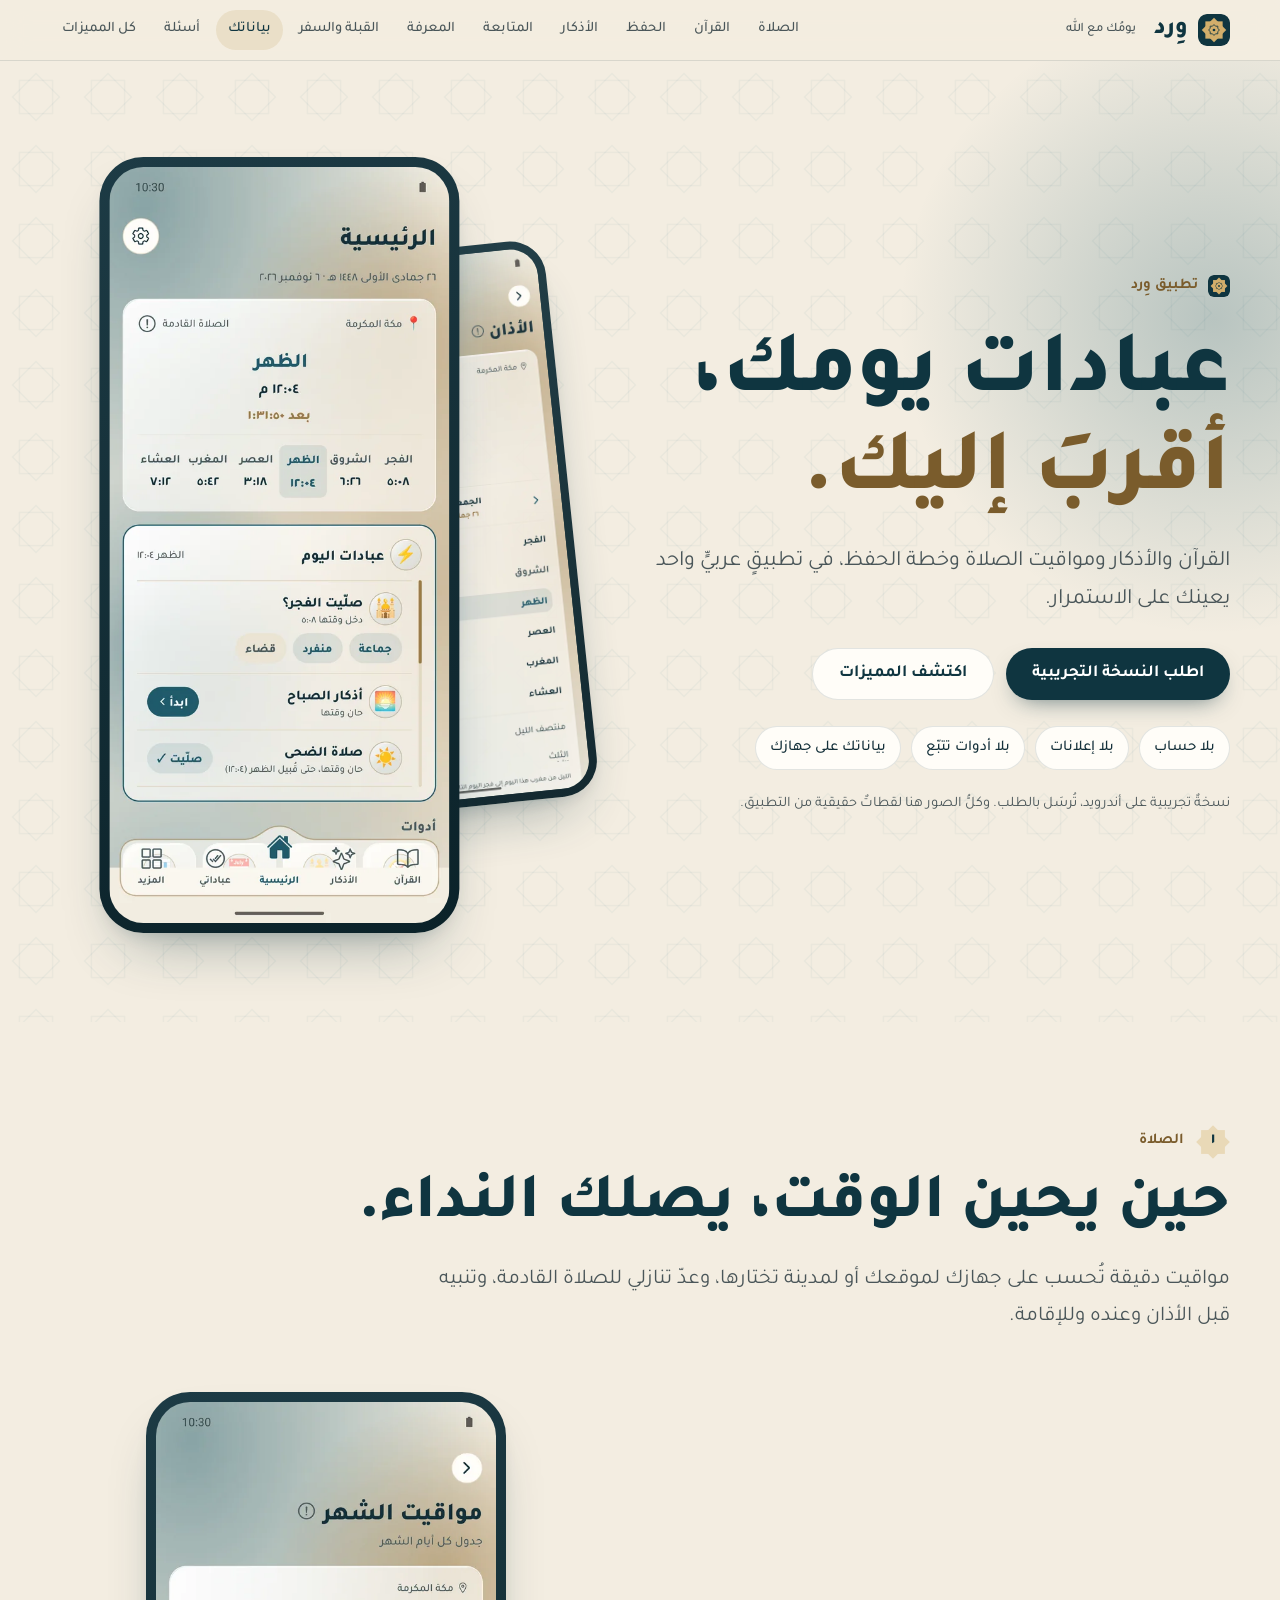
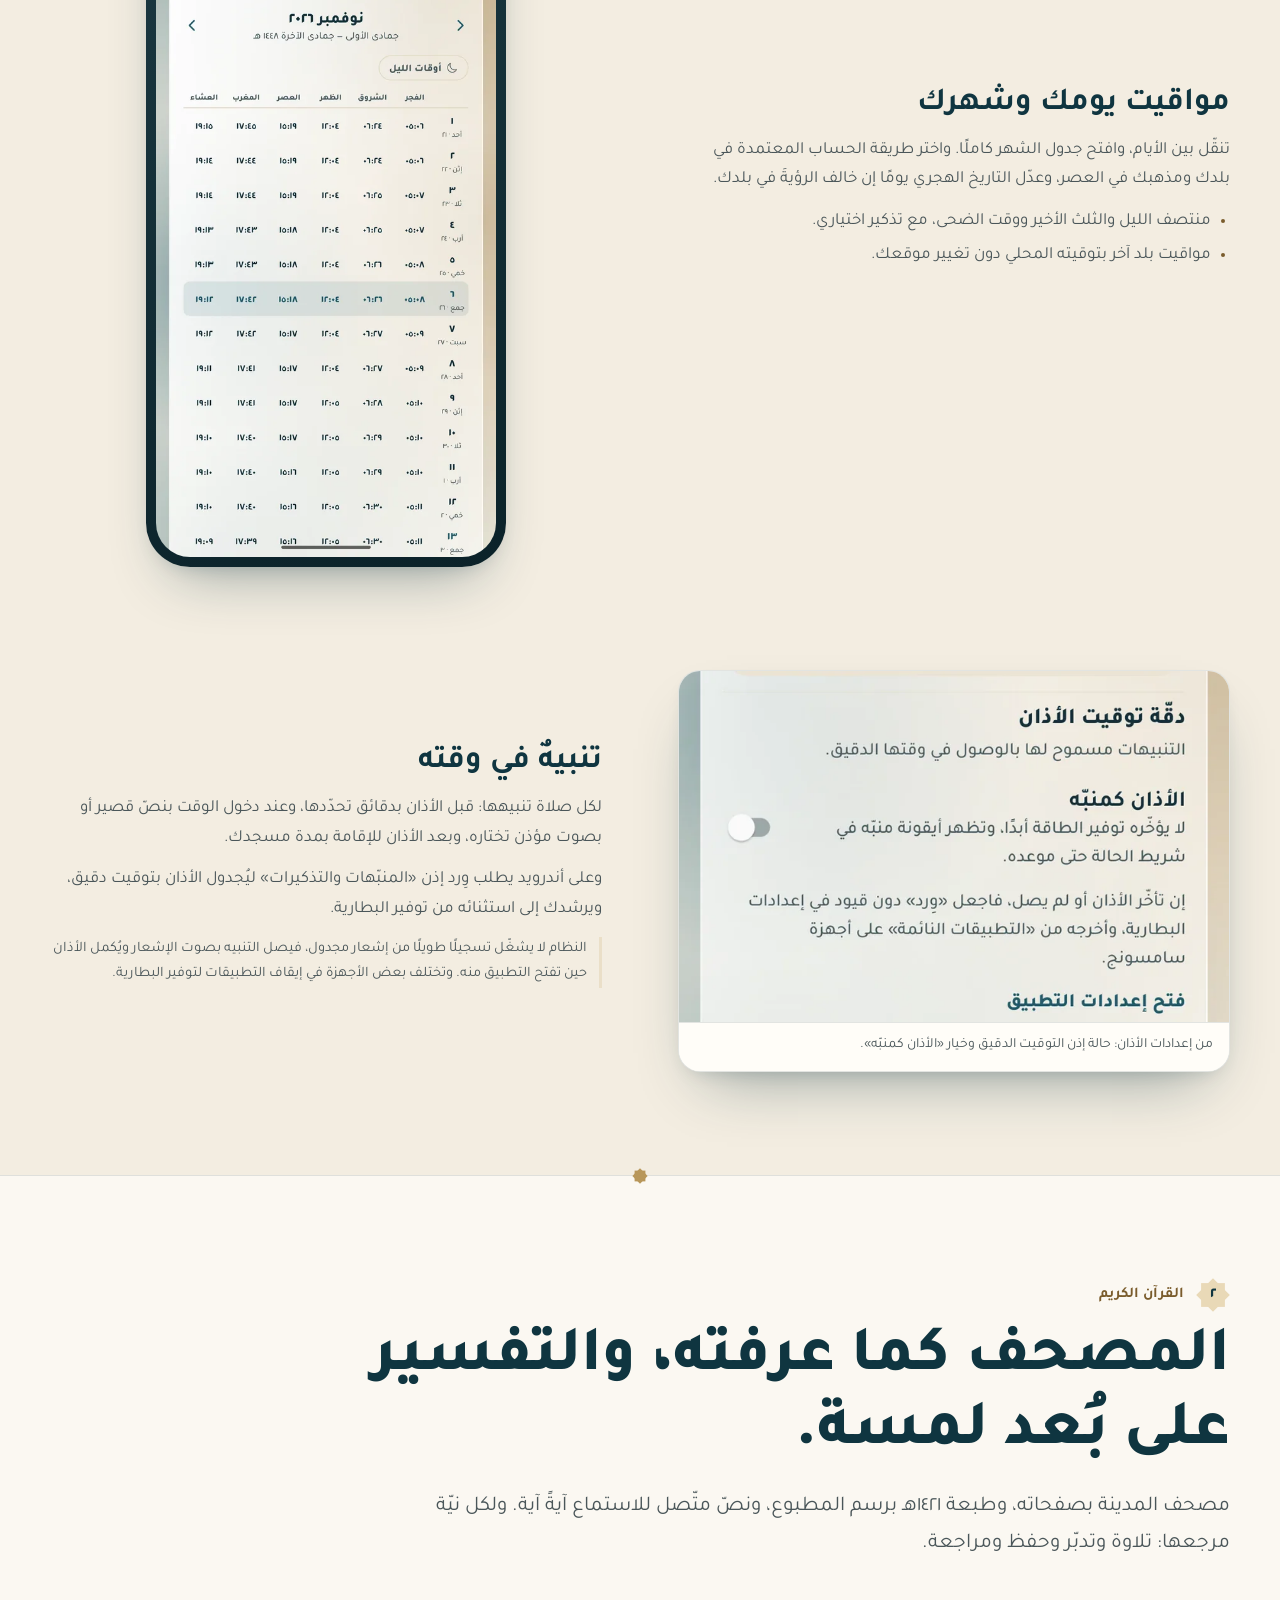
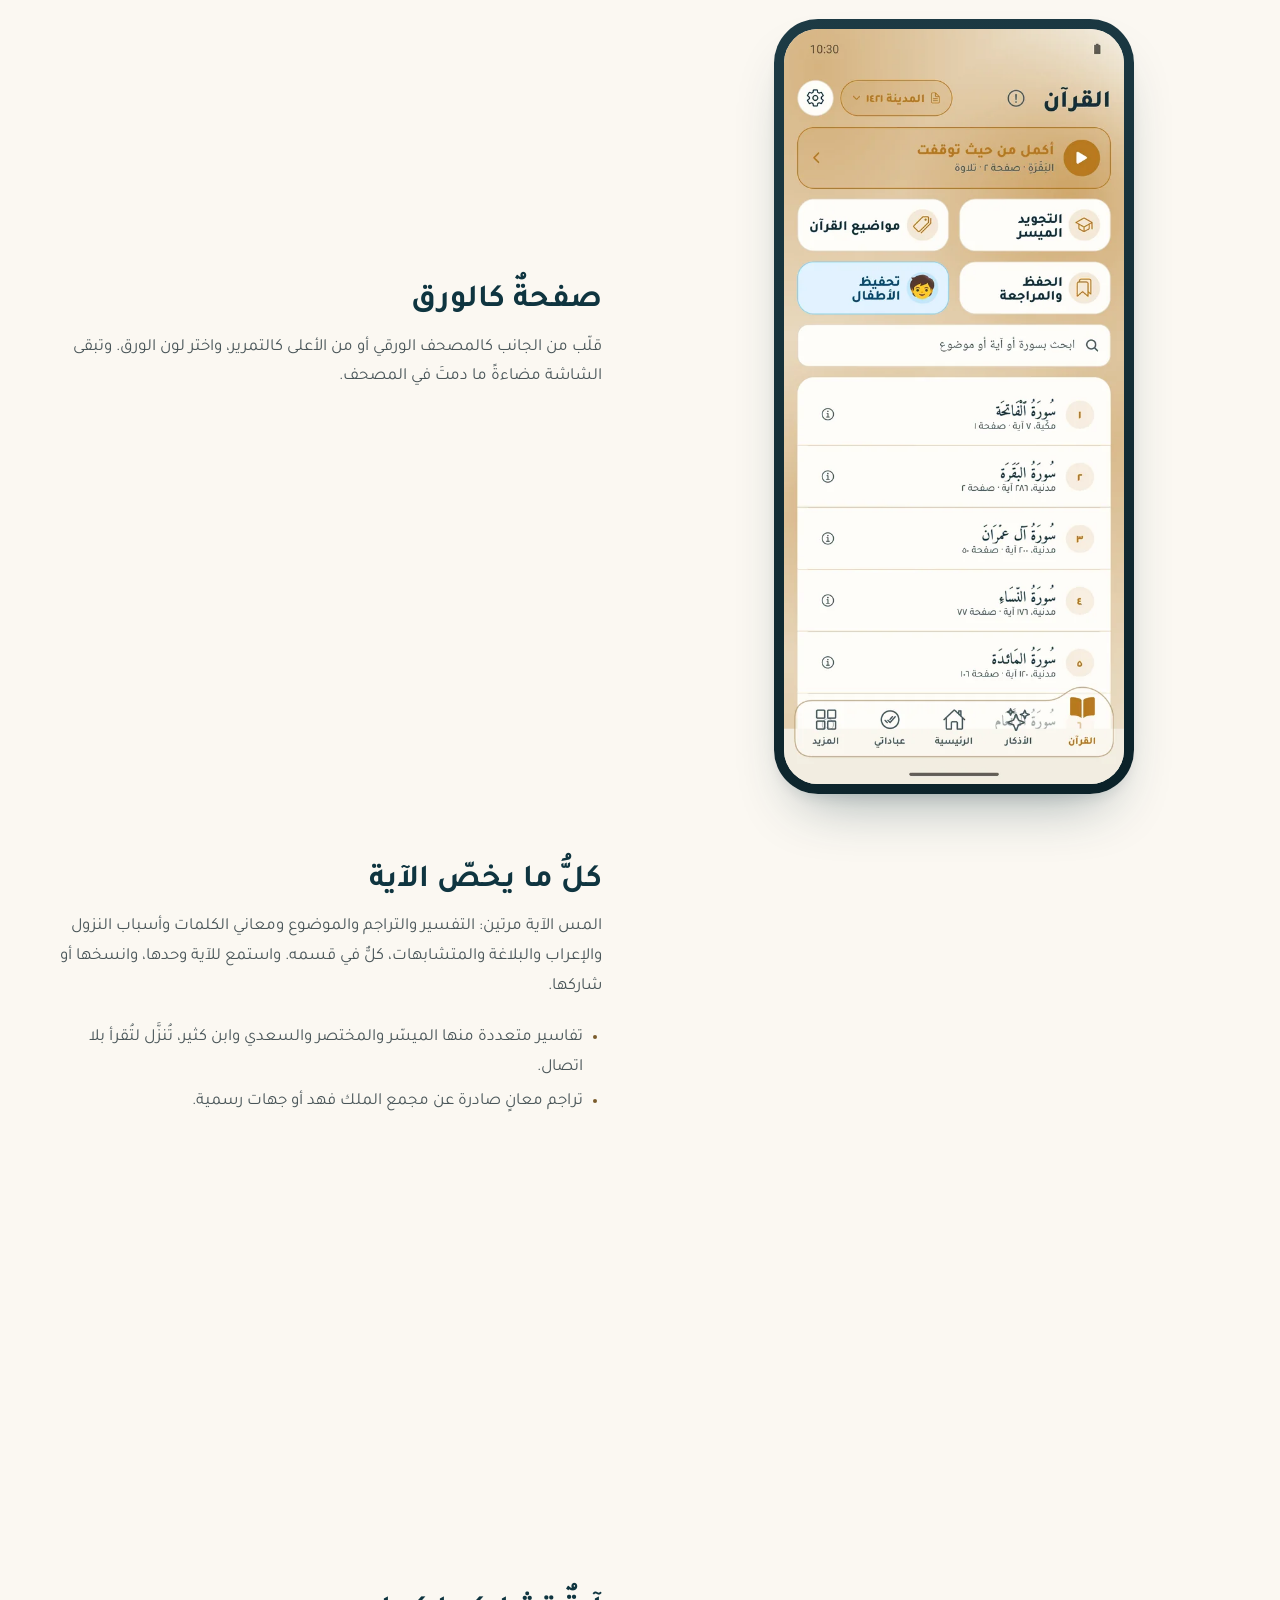
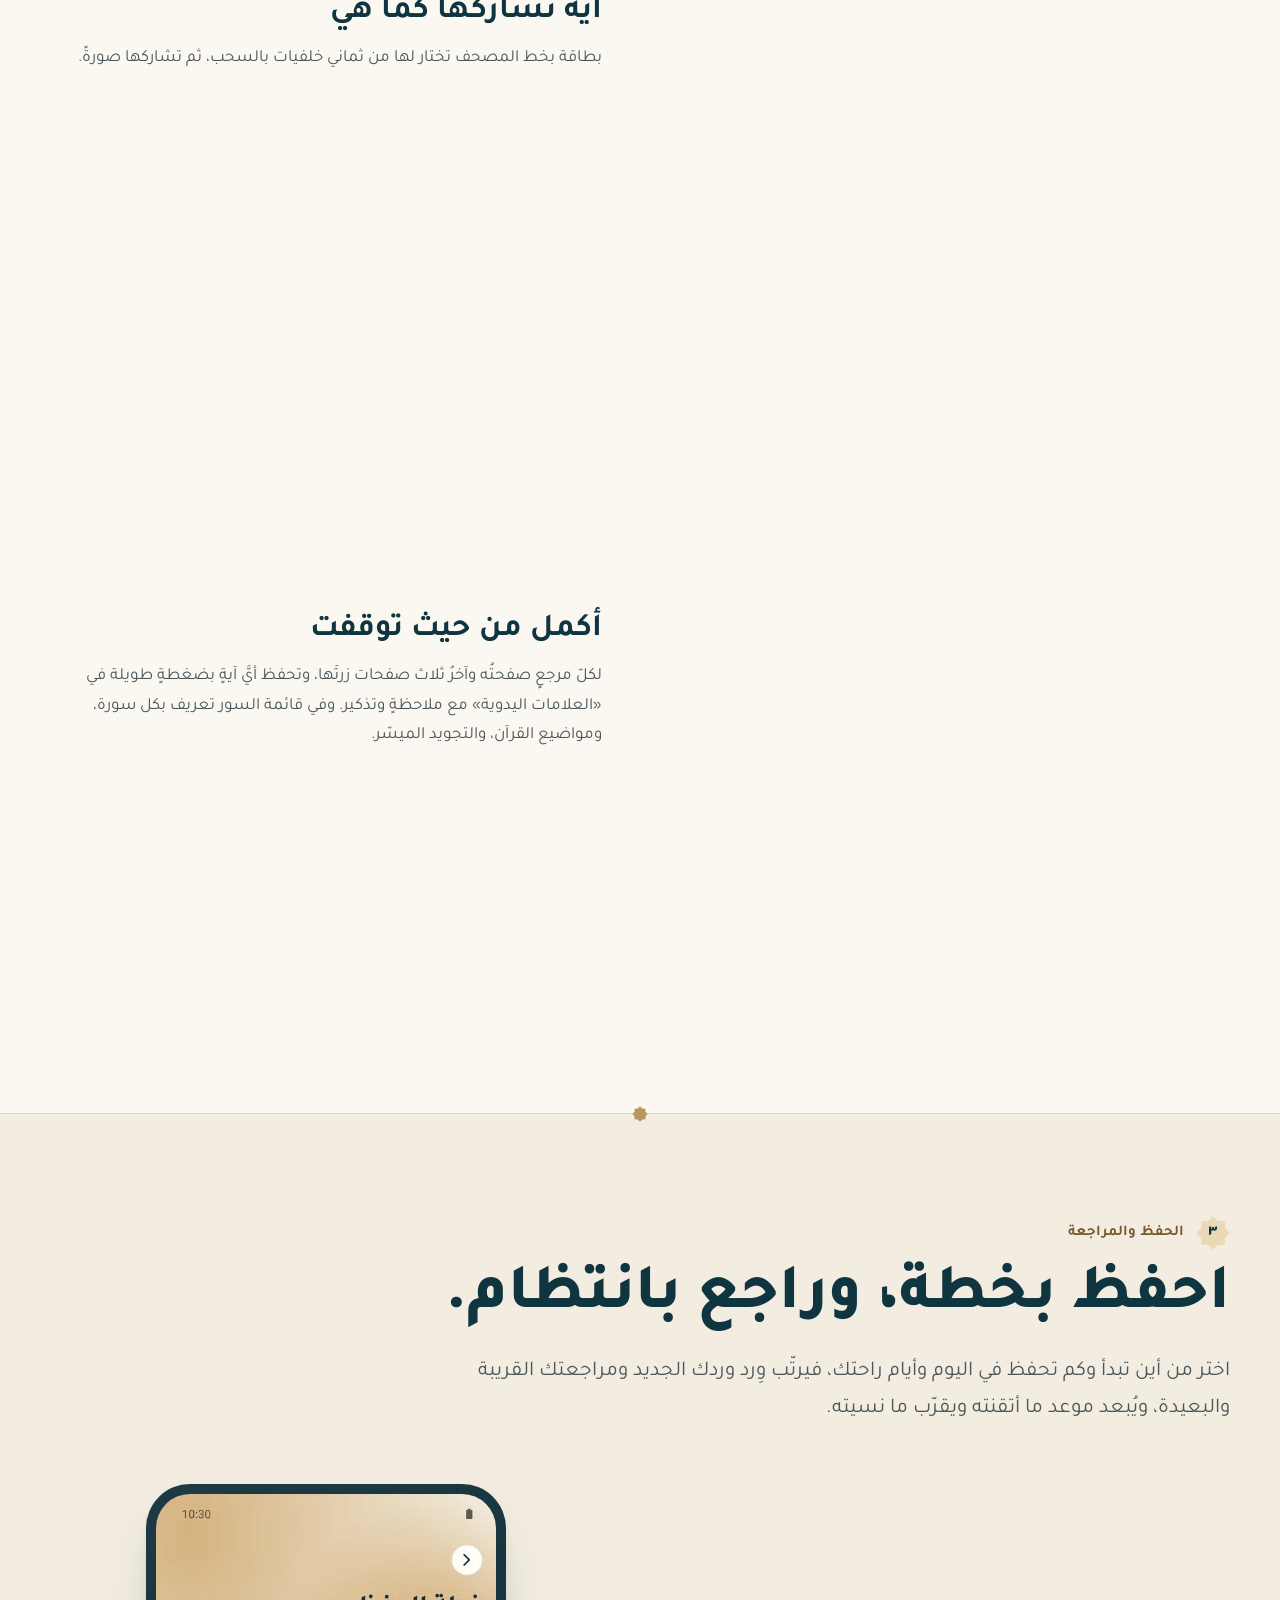
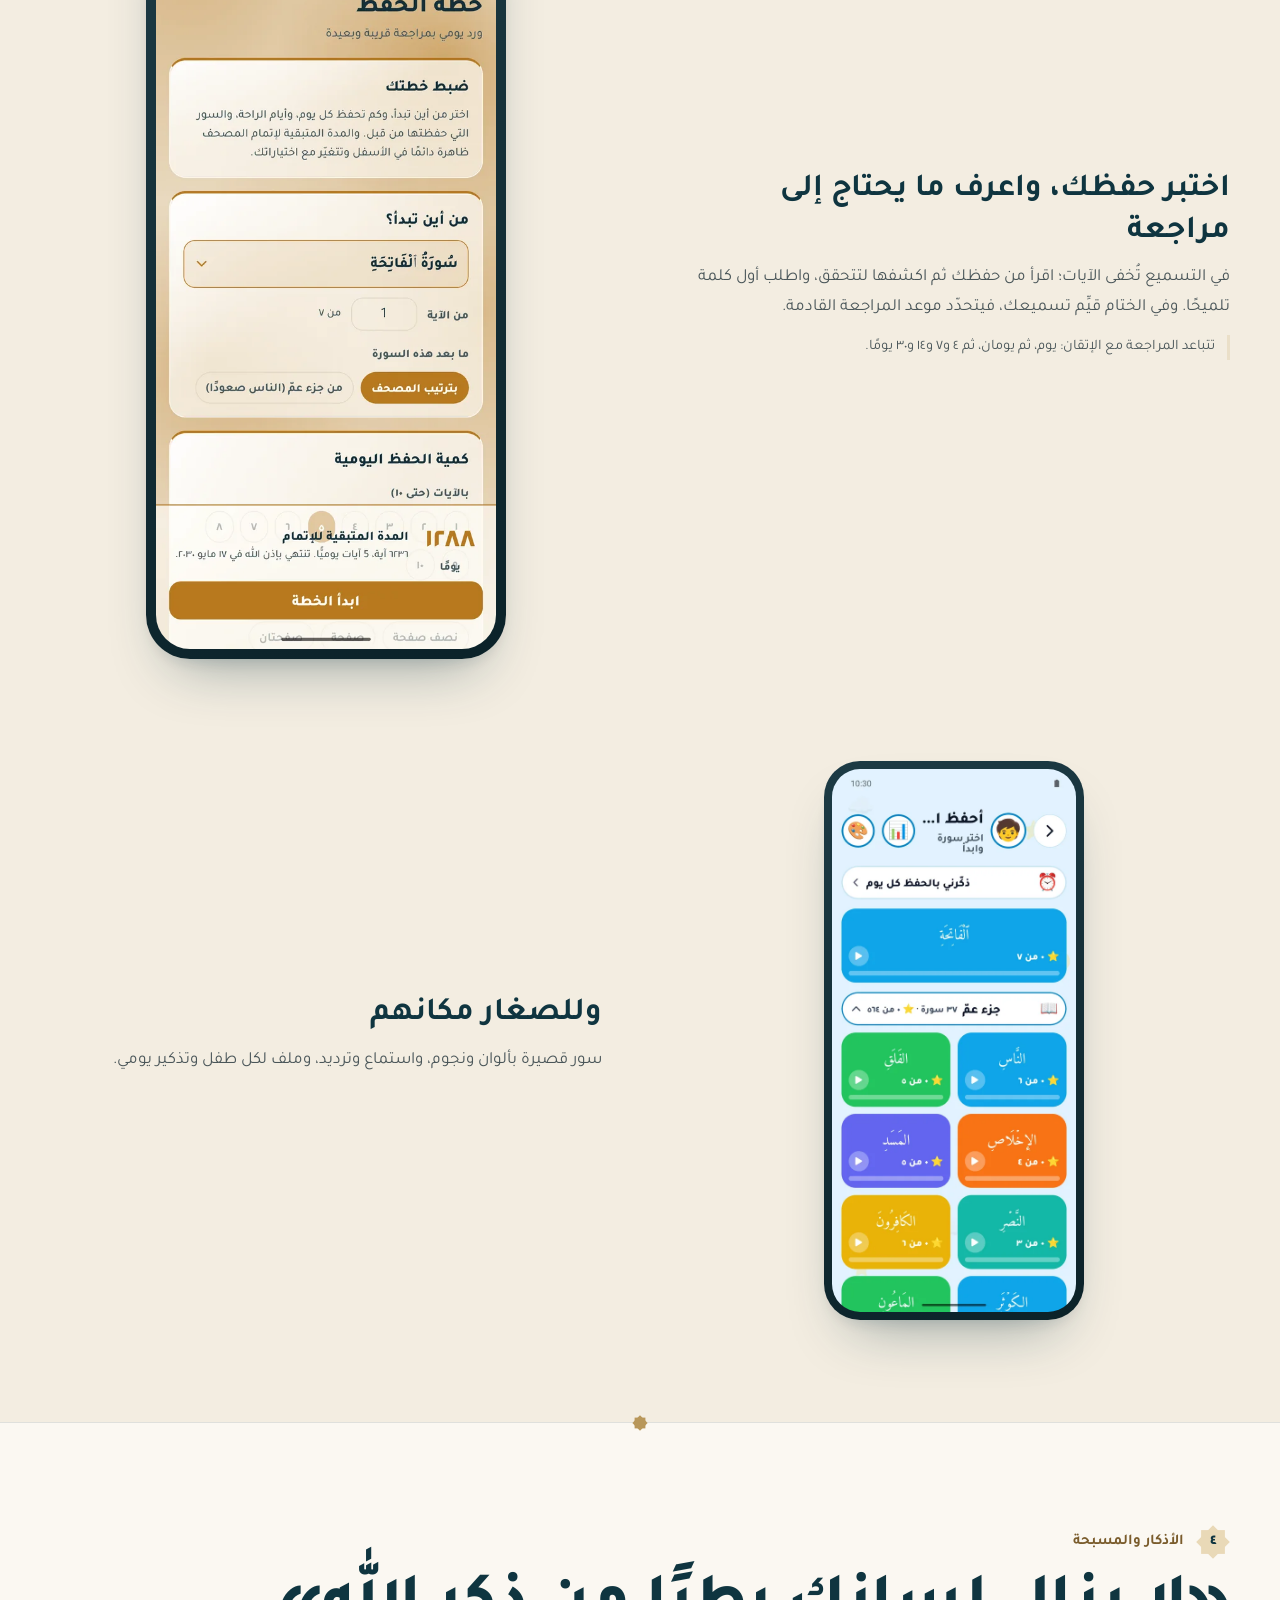
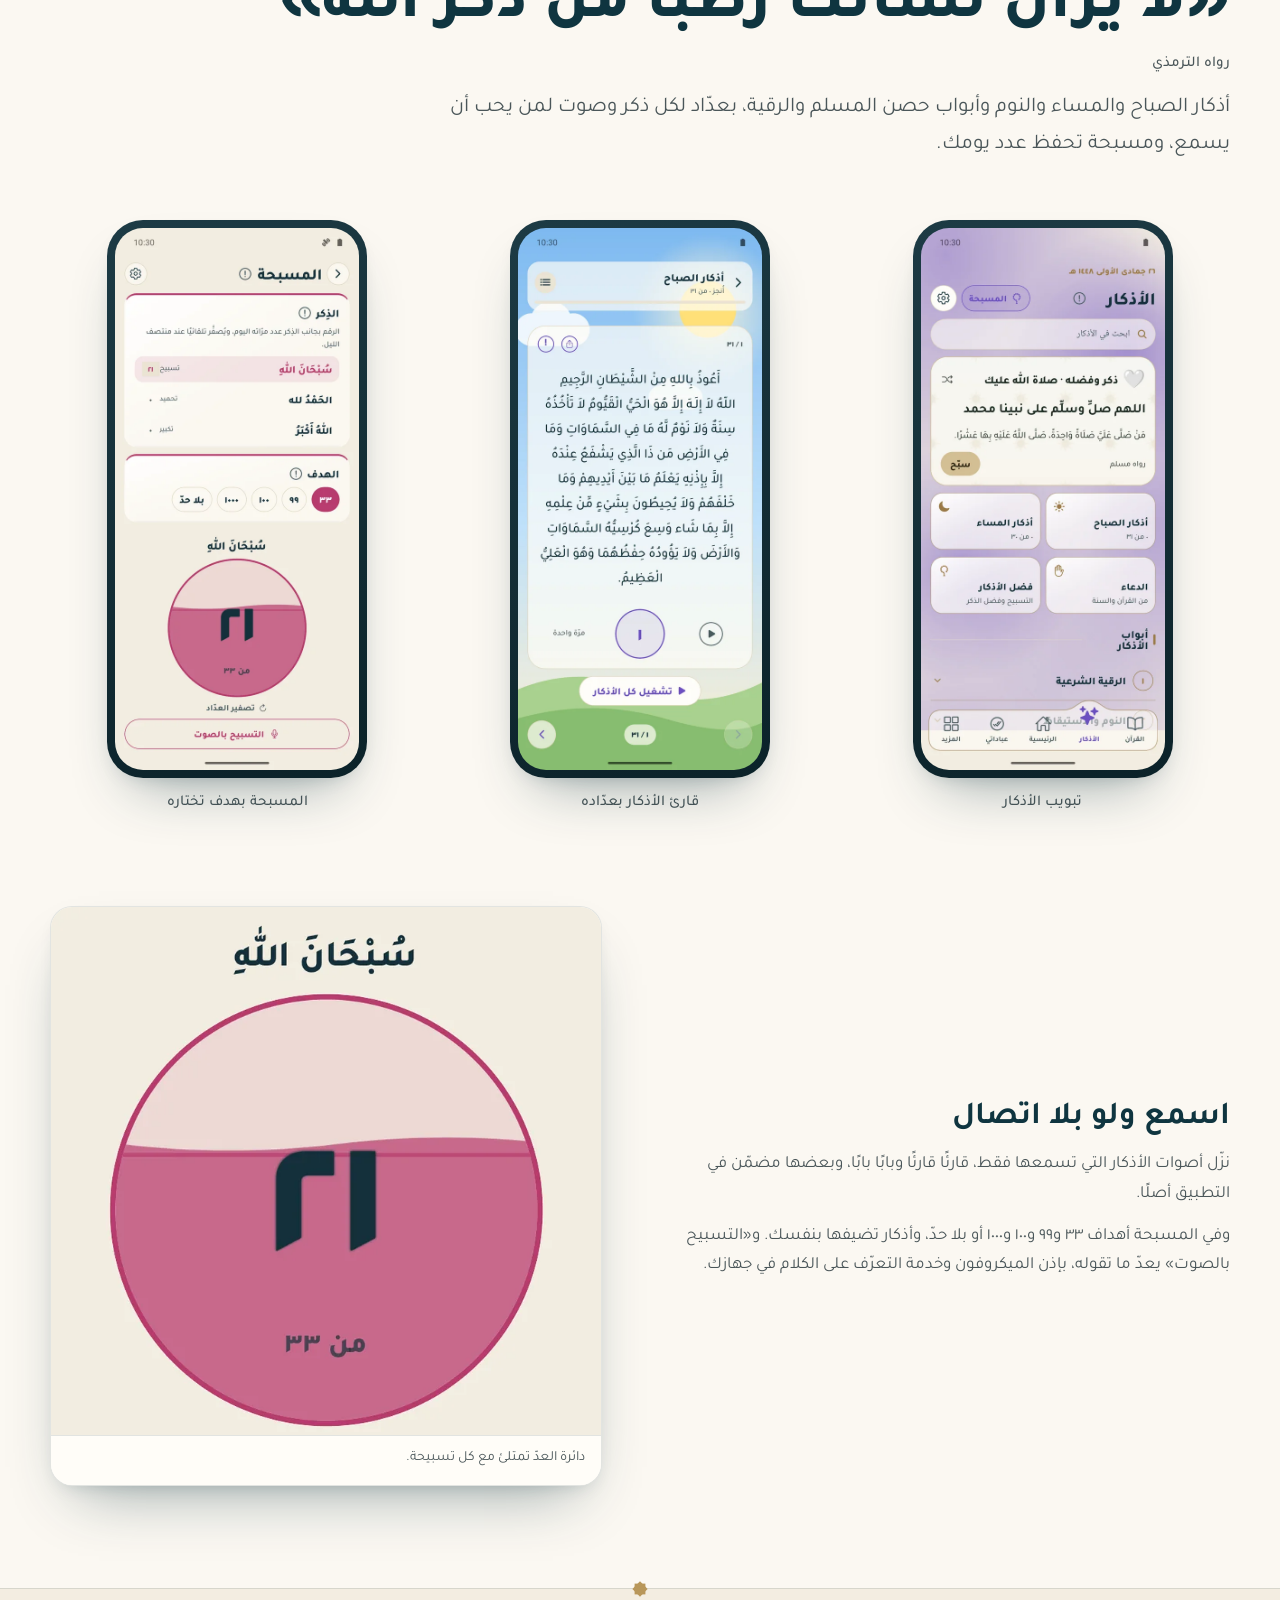
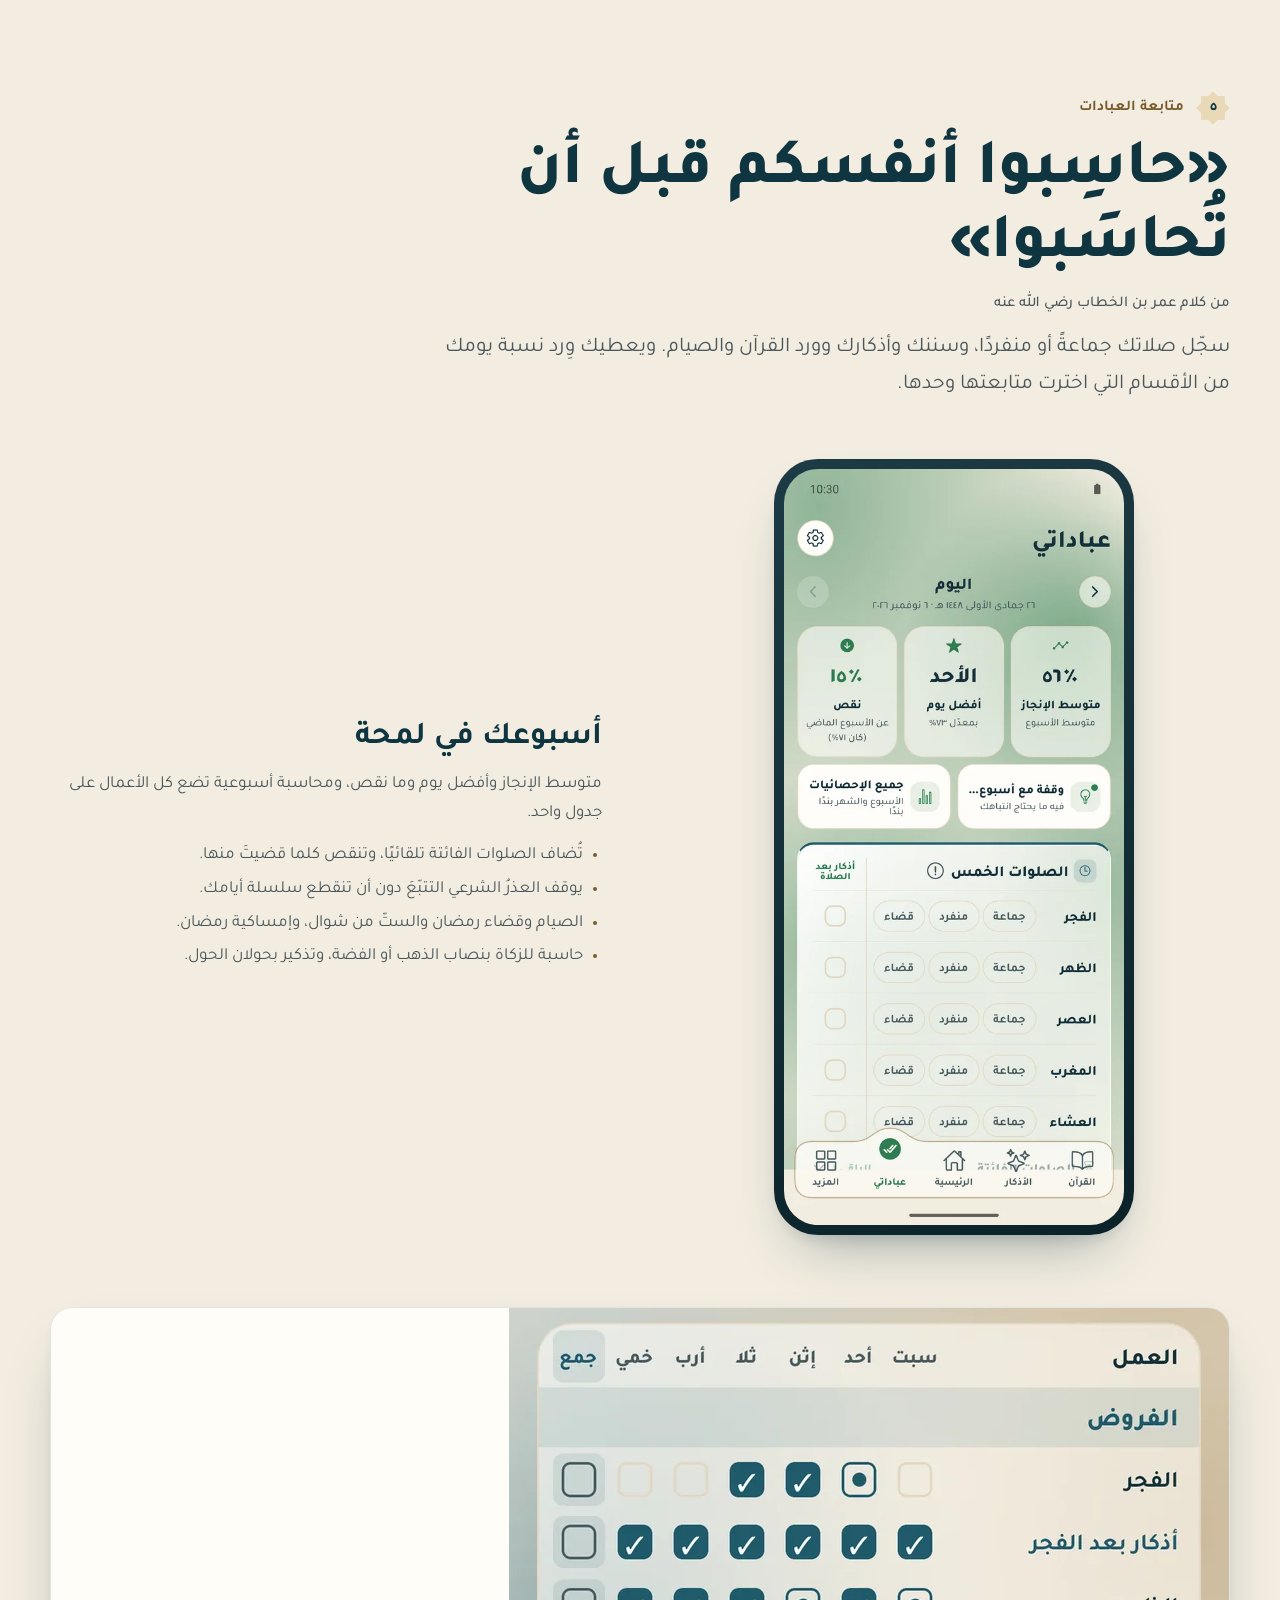
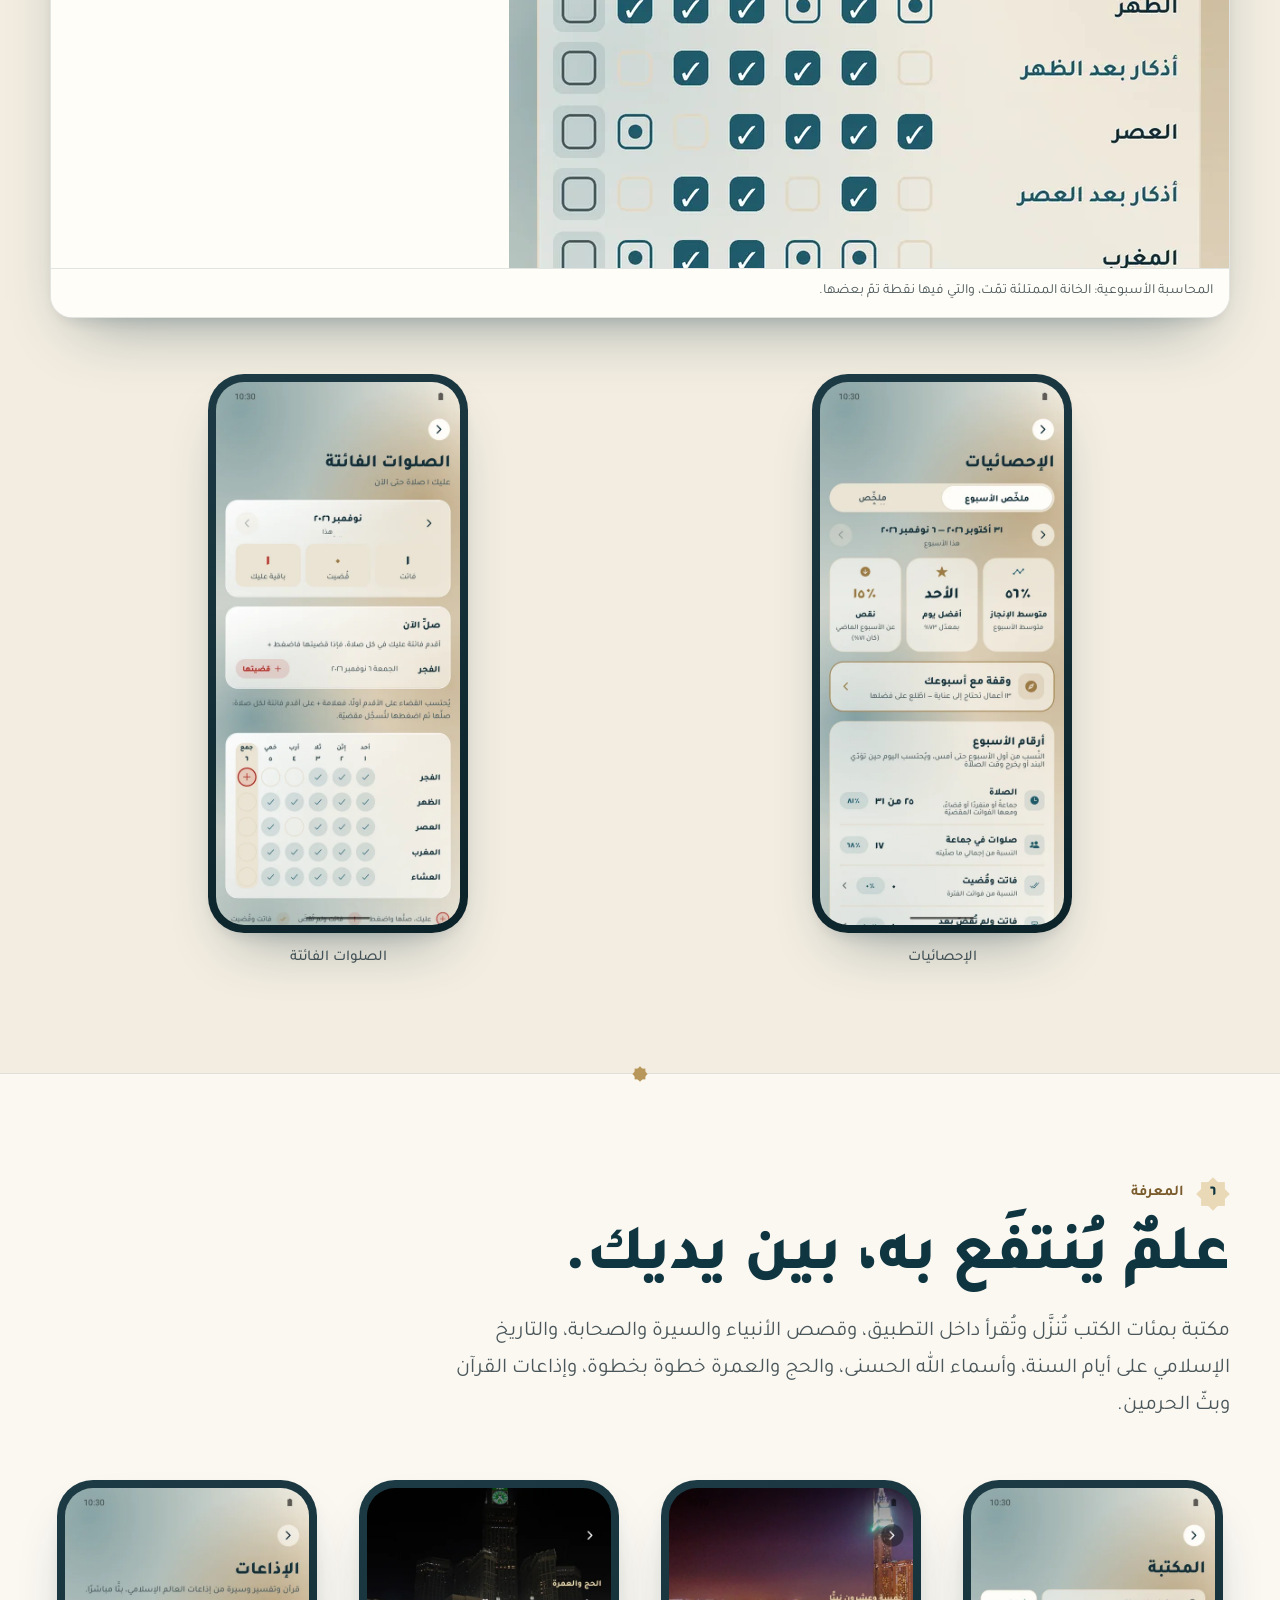
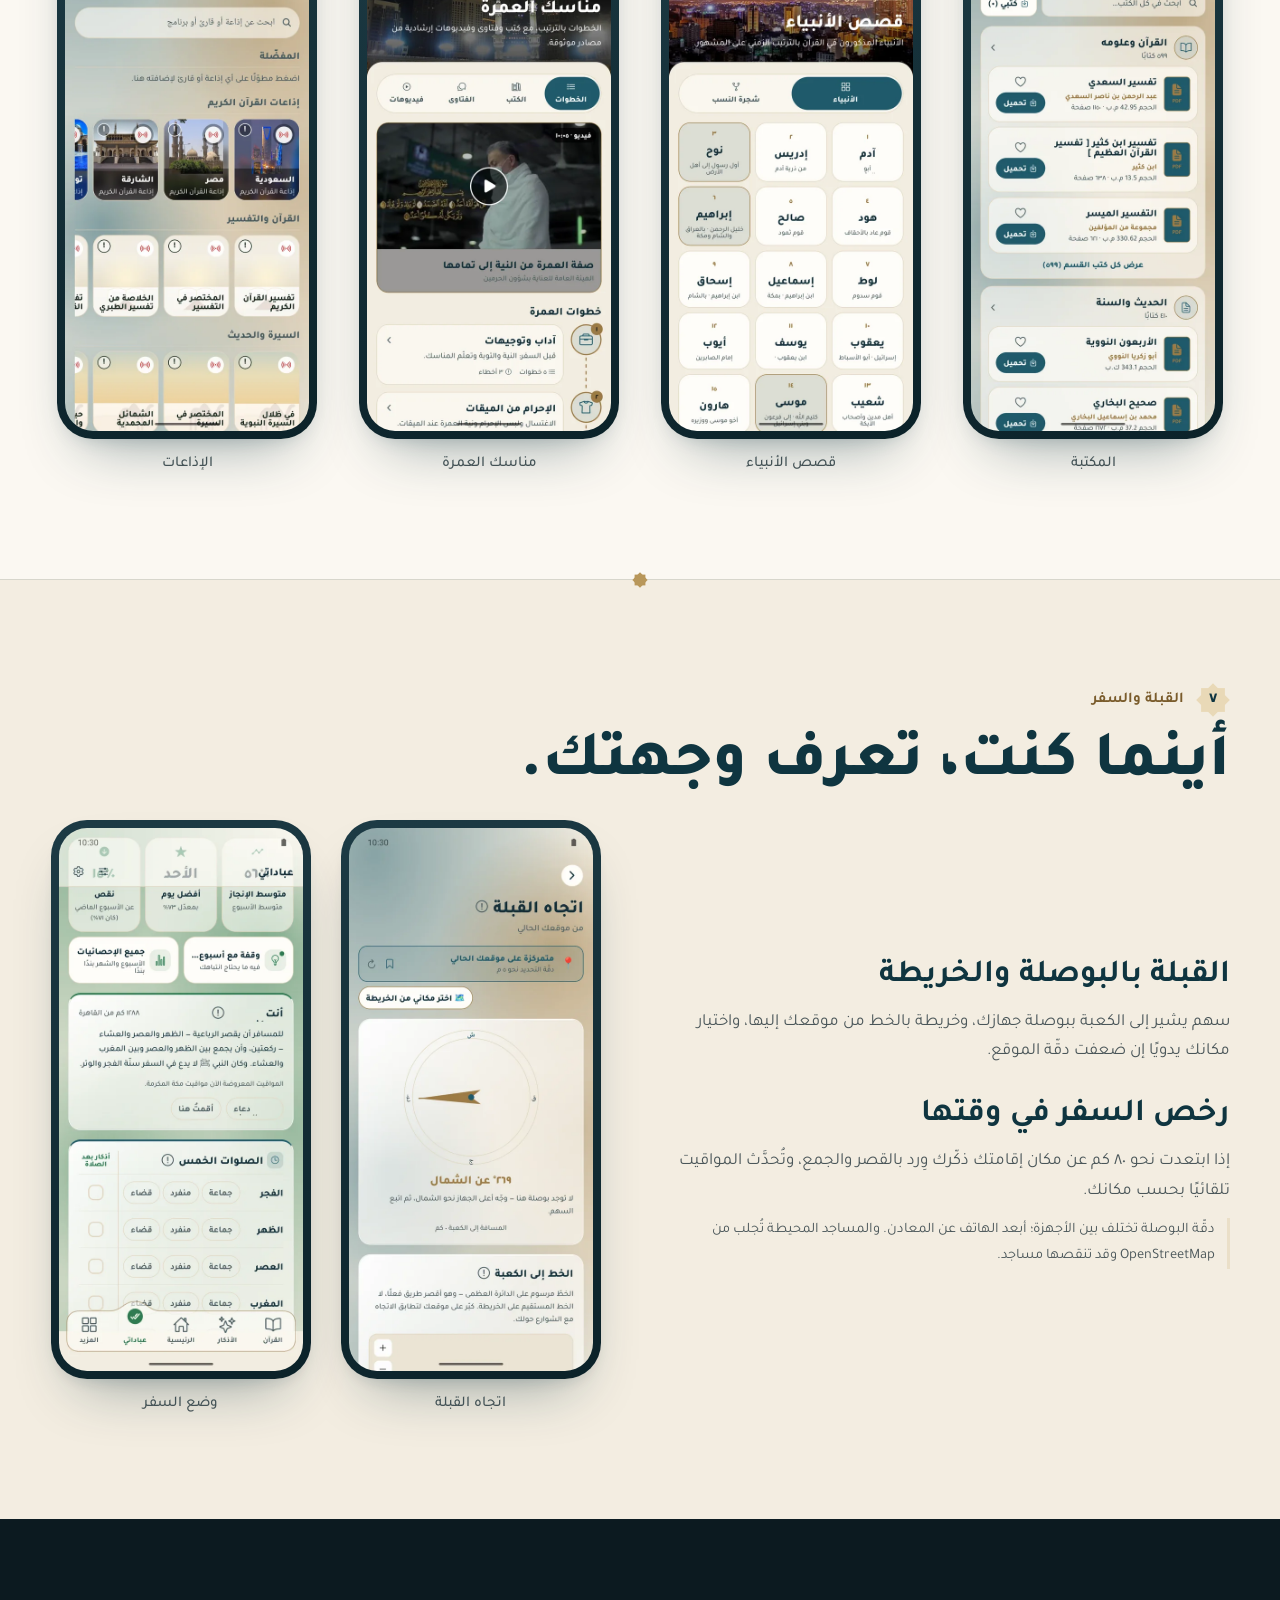
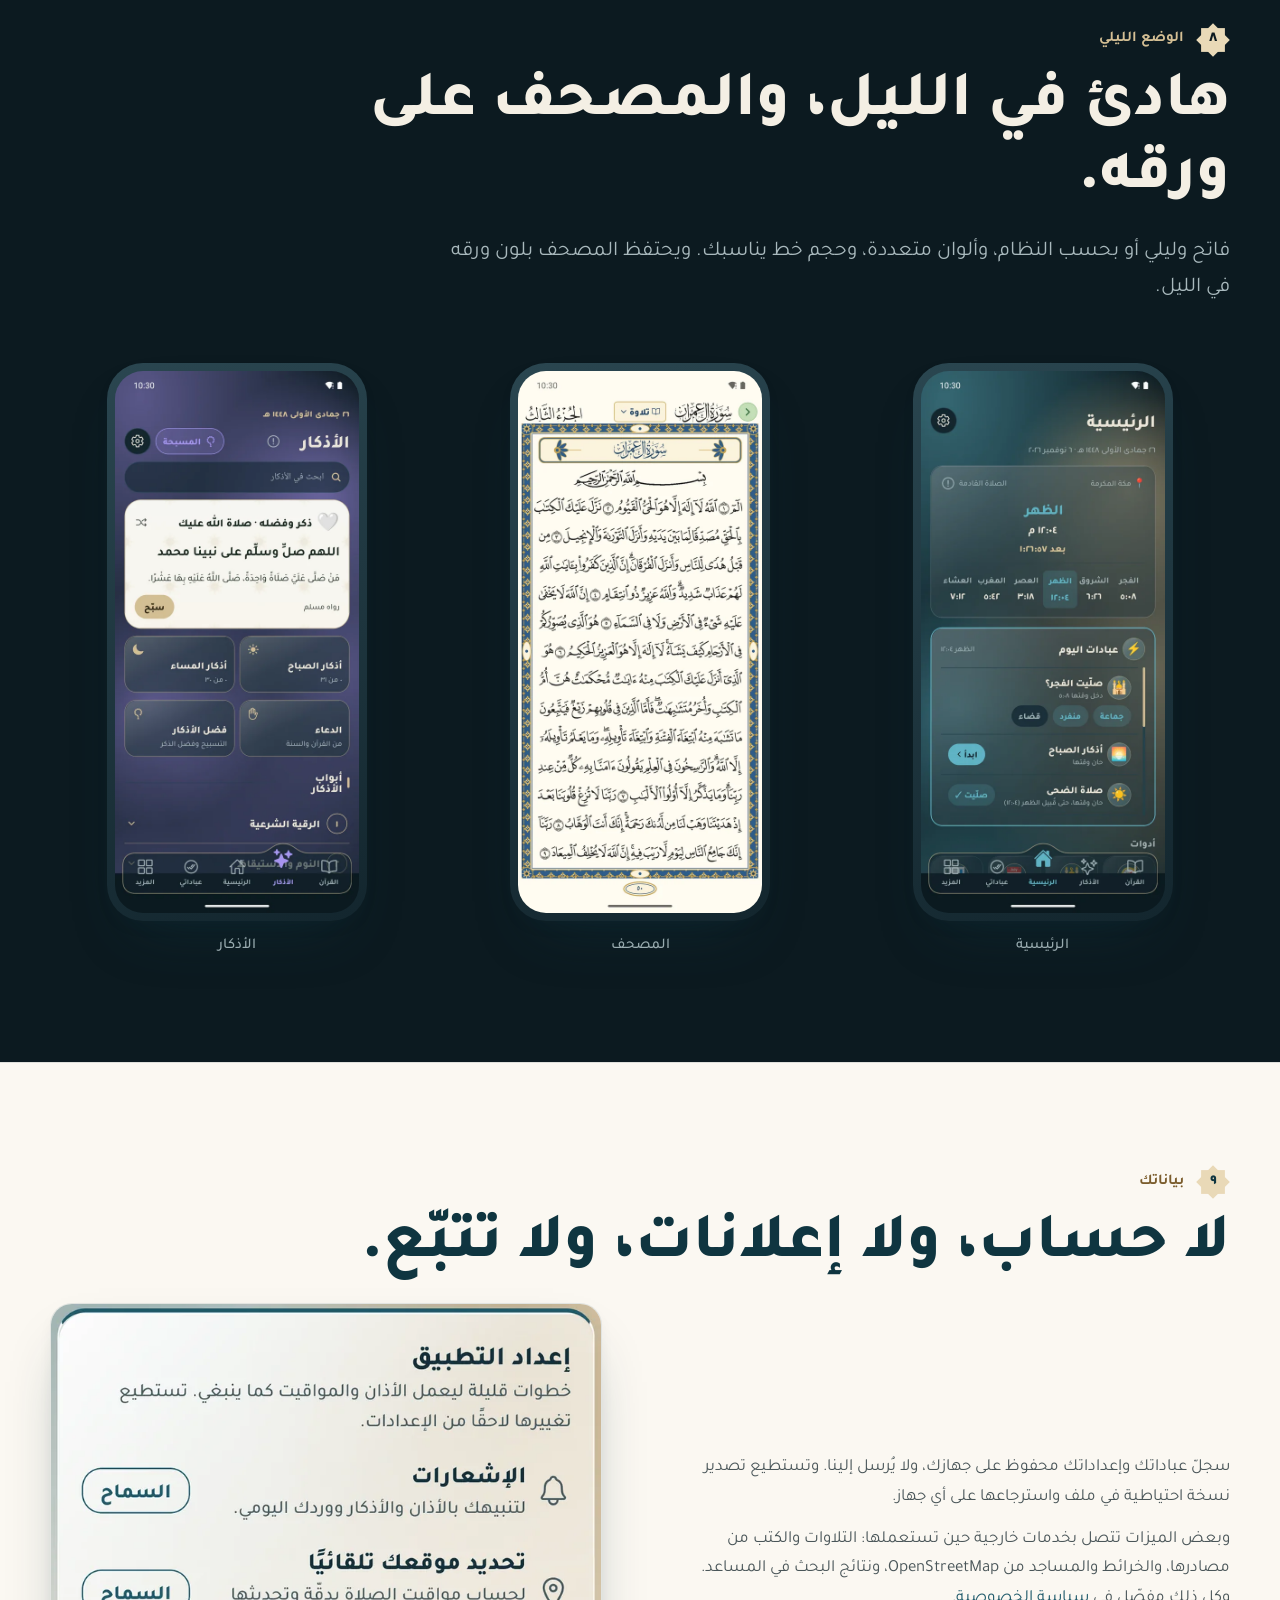
==== index.html @ 6b301fe2 "Site: Wird brand mark and identity, Fusha copy pass, trial CTA, FAQ, beta-status section, image zoom" ====
<!doctype html>
<html lang="ar" dir="rtl">
<head>
<meta charset="utf-8">
<meta name="viewport" content="width=device-width, initial-scale=1">
<title>وِرد — يومك مع الله في تطبيق واحد</title>
<meta name="description" content="وِرد تطبيق عربي لأندرويد يجمع مواقيت الصلاة والأذان، والمصحف بالتفاسير، وخطة الحفظ، والأذكار والمسبحة، ومتابعة هادئة للعبادات. بلا حساب ولا إعلانات.">
<meta name="theme-color" content="#F3EDE1">
<link rel="icon" href="assets/img/mark.svg" type="image/svg+xml">
<link rel="icon" href="assets/img/icon.png" sizes="192x192">
<link rel="apple-touch-icon" href="assets/img/apple-touch-icon.png">
<meta property="og:type" content="website">
<meta property="og:locale" content="ar_AR">
<meta property="og:title" content="وِرد — يومك مع الله في تطبيق واحد">
<meta property="og:description" content="مواقيت وأذان، ومصحف بالتفاسير، وحفظ ومراجعة، وأذكار ومسبحة، ومتابعة للعبادات.">
<meta property="og:image" content="https://hossammoussa1.github.io/wird-site/assets/img/og.png">
<meta property="og:image:width" content="1200">
<meta property="og:image:height" content="630">
<meta name="twitter:card" content="summary_large_image">
<link rel="preload" href="assets/fonts/tajawal-800.woff" as="font" type="font/woff" crossorigin>
<link rel="preload" href="assets/fonts/tajawal-400.woff" as="font" type="font/woff" crossorigin>
<link rel="stylesheet" href="assets/css/site.css">
</head>
<body>
<a class="skip" href="#main">تخطَّ إلى المحتوى</a>

<header class="top">
  <div class="wrap">
    <a class="brand" href="#top"><img src="assets/img/mark.svg" width="32" height="32" alt="">وِرد<small>يومُك مع الله</small></a>
    <nav class="chapters" aria-label="فصول الصفحة">
      <a href="#prayer">الصلاة</a>
      <a href="#quran">القرآن</a>
      <a href="#hifz">الحفظ</a>
      <a href="#athkar">الأذكار</a>
      <a href="#track">المتابعة</a>
      <a href="#know">المعرفة</a>
      <a href="#place">القبلة والسفر</a>
      <a href="#data">بياناتك</a>
      <a href="#faq">أسئلة</a>
      <a href="#all">كل المميزات</a>
    </nav>
  </div>
</header>

<main id="main">

<section class="hero pattern-bg" id="top" aria-labelledby="hero-title">
  <div class="wrap">
    <div>
      <p class="eyebrow"><img src="assets/img/mark.svg" width="22" height="22" alt="">تطبيق وِرد</p>
      <h1 id="hero-title">عبادات يومك،<br><em>أقربَ إليك.</em></h1>
      <p class="lead">القرآن والأذكار ومواقيت الصلاة وخطة الحفظ، في تطبيقٍ عربيٍّ واحد يعينك على الاستمرار.</p>
      <div class="cta-row">
        <a class="btn primary" href="mailto:hossamtab1@gmail.com?subject=%D8%B7%D9%84%D8%A8%20%D8%AA%D8%AC%D8%B1%D8%A8%D8%A9%20%D9%88%D9%90%D8%B1%D8%AF">اطلب النسخة التجريبية</a>
        <a class="btn ghost" href="#prayer">اكتشف المميزات</a>
      </div>
      <ul class="facts" aria-label="مبادئ التطبيق">
        <li>بلا حساب</li>
        <li>بلا إعلانات</li>
        <li>بلا أدوات تتبّع</li>
        <li>بياناتك على جهازك</li>
      </ul>
      <p class="status-note">نسخةٌ تجريبية على أندرويد، تُرسَل بالطلب. وكلُّ الصور هنا لقطاتٌ حقيقية من التطبيق.</p>
    </div>
    <div class="phones reveal" aria-hidden="false">
      <div class="phone sm back"><img src="assets/img/adhan-540.webp" srcset="assets/img/adhan-540.webp 540w, assets/img/adhan-1080.webp 1080w" sizes="(max-width: 560px) 70vw, (max-width: 900px) 300px, 360px" width="540" height="1200" alt="شاشة الأذان: الصلاة القادمة الظهر بعد ساعة ونصف، ومواقيت يوم الجمعة في مكة المكرمة." loading="eager" fetchpriority="high" decoding="async"></div>
      <div class="phone front"><img src="assets/img/home-540.webp" srcset="assets/img/home-540.webp 540w, assets/img/home-1080.webp 1080w" sizes="(max-width: 560px) 70vw, (max-width: 900px) 300px, 360px" width="540" height="1200" alt="الشاشة الرئيسية في وِرد: بطاقة المواقيت في مكة المكرمة والصلاة القادمة الظهر، وتحتها عبادات اليوم: صلاة الفجر وأذكار الصباح وصلاة الضحى." loading="eager" fetchpriority="high" decoding="async"></div>
    </div>
  </div>
</section>

<section class="chapter" id="prayer" aria-labelledby="prayer-title">
  <div class="wrap">
    <p class="kicker reveal"><span class="num">١</span>الصلاة</p>
    <h2 id="prayer-title" class="reveal">حين يحين الوقت، يصلك النداء.</h2>
    <p class="intro reveal">مواقيت دقيقة تُحسب على جهازك لموقعك أو لمدينة تختارها، وعدّ تنازلي للصلاة القادمة، وتنبيه قبل الأذان وعنده وللإقامة.</p>

    <div class="split">
      <div class="point reveal">
        <h3>مواقيت يومك وشهرك</h3>
        <p>تنقّل بين الأيام، وافتح جدول الشهر كاملًا. واختر طريقة الحساب المعتمدة في بلدك ومذهبك في العصر، وعدّل التاريخ الهجري يومًا إن خالف الرؤيةَ في بلدك.</p>
        <ul>
          <li>منتصف الليل والثلث الأخير ووقت الضحى، مع تذكير اختياري.</li>
          <li>مواقيت بلد آخر بتوقيته المحلي دون تغيير موقعك.</li>
        </ul>
      </div>
      <div class="reveal"><div class="phone"><img src="assets/img/prayer-month-540.webp" srcset="assets/img/prayer-month-540.webp 540w, assets/img/prayer-month-1080.webp 1080w" sizes="(max-width: 560px) 70vw, (max-width: 900px) 300px, 360px" width="540" height="1200" alt="جدول مواقيت شهر نوفمبر ٢٠٢٦ في مكة المكرمة: الفجر والشروق والظهر والعصر والمغرب والعشاء لكل يوم." loading="lazy" decoding="async"></div></div>
    </div>

    <div class="split flip">
      <div class="point reveal">
        <h3>تنبيهٌ في وقته</h3>
        <p>لكل صلاة تنبيهها: قبل الأذان بدقائق تحدّدها، وعند دخول الوقت بنصّ قصير أو بصوت مؤذن تختاره، وبعد الأذان للإقامة بمدة مسجدك.</p>
        <p>وعلى أندرويد يطلب وِرد إذن «المنبّهات والتذكيرات» ليُجدول الأذان بتوقيت دقيق، ويرشدك إلى استثنائه من توفير البطارية.</p>
        <p class="note">النظام لا يشغّل تسجيلًا طويلًا من إشعار مجدول، فيصل التنبيه بصوت الإشعار ويُكمل الأذان حين تفتح التطبيق منه. وتختلف بعض الأجهزة في إيقاف التطبيقات لتوفير البطارية.</p>
      </div>
      <figure class="zoom reveal"><img src="assets/img/detail-alarm-720.webp" srcset="assets/img/detail-alarm-720.webp 720w, assets/img/detail-alarm-1080.webp 1080w" sizes="(max-width: 900px) 92vw, 560px" width="720" height="460" alt="من إعدادات الأذان: «دقّة توقيت الأذان — التنبيهات مسموح لها بالوصول في وقتها الدقيق»، وخيار «الأذان كمنبّه»، وإرشاد لإعدادات البطارية." loading="lazy" decoding="async"><figcaption>من إعدادات الأذان: حالة إذن التوقيت الدقيق وخيار «الأذان كمنبّه».</figcaption></figure>
    </div>
  </div>
</section>

<section class="chapter alt" id="quran" aria-labelledby="quran-title">
  <div class="wrap">
    <p class="kicker reveal"><span class="num">٢</span>القرآن الكريم</p>
    <h2 id="quran-title" class="reveal">المصحف كما عرفته، والتفسير على بُعد لمسة.</h2>
    <p class="intro reveal">مصحف المدينة بصفحاته، وطبعة ١٤٢١هـ برسم المطبوع، ونصّ متّصل للاستماع آيةً آية. ولكل نيّة مرجعها: تلاوة وتدبّر وحفظ ومراجعة.</p>

    <div class="scrolly">
      <div class="stage" aria-hidden="true">
        <div class="phone">
          <img src="assets/img/mushaf-540.webp" srcset="assets/img/mushaf-540.webp 540w, assets/img/mushaf-1080.webp 1080w" sizes="(max-width: 560px) 70vw, (max-width: 900px) 300px, 360px" width="540" height="1200" alt="" loading="lazy" decoding="async" class="on" data-step="mushaf">
          <img src="assets/img/ayah-540.webp" srcset="assets/img/ayah-540.webp 540w, assets/img/ayah-1080.webp 1080w" sizes="(max-width: 560px) 70vw, (max-width: 900px) 300px, 360px" width="540" height="1200" alt="" loading="lazy" decoding="async" data-step="ayah">
          <img src="assets/img/ayah-image-540.webp" srcset="assets/img/ayah-image-540.webp 540w, assets/img/ayah-image-1080.webp 1080w" sizes="(max-width: 560px) 70vw, (max-width: 900px) 300px, 360px" width="540" height="1200" alt="" loading="lazy" decoding="async" data-step="share">
          <img src="assets/img/quran-540.webp" srcset="assets/img/quran-540.webp 540w, assets/img/quran-1080.webp 1080w" sizes="(max-width: 560px) 70vw, (max-width: 900px) 300px, 360px" width="540" height="1200" alt="" loading="lazy" decoding="async" data-step="modes">
        </div>
      </div>
      <div class="steps">
        <div class="step point" data-step="mushaf">
          <h3>صفحةٌ كالورق</h3>
          <p>قلّب من الجانب كالمصحف الورقي أو من الأعلى كالتمرير، واختر لون الورق. وتبقى الشاشة مضاءةً ما دمتَ في المصحف.</p>
          <div class="inline-shot phone"><img src="assets/img/mushaf-540.webp" srcset="assets/img/mushaf-540.webp 540w, assets/img/mushaf-1080.webp 1080w" sizes="(max-width: 560px) 70vw, (max-width: 900px) 300px, 360px" width="540" height="1200" alt="صفحة من سورة البقرة في مصحف المدينة، بإطارها الأزرق والذهبي وعنوان السورة." loading="lazy" decoding="async"></div>
        </div>
        <div class="step point" data-step="ayah">
          <h3>كلُّ ما يخصّ الآية</h3>
          <p>المس الآية مرتين: التفسير والتراجم والموضوع ومعاني الكلمات وأسباب النزول والإعراب والبلاغة والمتشابهات، كلٌّ في قسمه. واستمع للآية وحدها، وانسخها أو شاركها.</p>
          <ul>
            <li>تفاسير متعددة منها الميسّر والمختصر والسعدي وابن كثير، تُنزَّل لتُقرأ بلا اتصال.</li>
            <li>تراجم معانٍ صادرة عن مجمع الملك فهد أو جهات رسمية.</li>
          </ul>
          <div class="inline-shot phone"><img src="assets/img/ayah-540.webp" srcset="assets/img/ayah-540.webp 540w, assets/img/ayah-1080.webp 1080w" sizes="(max-width: 560px) 70vw, (max-width: 900px) 300px, 360px" width="540" height="1200" alt="شاشة الآية الثالثة من سورة البقرة: نص الآية، وأزرار الاستماع والنسخ والمشاركة، وقسم التفسير الميسّر." loading="lazy" decoding="async"></div>
        </div>
        <div class="step point" data-step="share">
          <h3>آيةٌ تشاركها كما هي</h3>
          <p>بطاقة بخط المصحف تختار لها من ثماني خلفيات بالسحب، ثم تشاركها صورةً.</p>
          <div class="inline-shot zoom"><img src="assets/img/detail-ayah-card-720.webp" srcset="assets/img/detail-ayah-card-720.webp 720w" sizes="(max-width: 900px) 92vw, 560px" width="720" height="571" alt="بطاقة مشاركة للآية الثالثة من سورة البقرة بخط المصحف على خلفية ذهبية." loading="lazy" decoding="async"></div>
        </div>
        <div class="step point" data-step="modes">
          <h3>أكمل من حيث توقفت</h3>
          <p>لكلّ مرجعٍ صفحتُه وآخرُ ثلاث صفحات زرتَها، وتحفظ أيَّ آيةٍ بضغطةٍ طويلة في «العلامات اليدوية» مع ملاحظةٍ وتذكير. وفي قائمة السور تعريف بكل سورة، ومواضيع القرآن، والتجويد الميسّر.</p>
          <div class="inline-shot phone"><img src="assets/img/quran-540.webp" srcset="assets/img/quran-540.webp 540w, assets/img/quran-1080.webp 1080w" sizes="(max-width: 560px) 70vw, (max-width: 900px) 300px, 360px" width="540" height="1200" alt="تبويب القرآن: زر «ابدأ القراءة» ومواضيع القرآن والتجويد الميسّر وتحفيظ الأطفال والحفظ والمراجعة، وقائمة السور." loading="lazy" decoding="async"></div>
        </div>
      </div>
    </div>
  </div>
</section>

<section class="chapter" id="hifz" aria-labelledby="hifz-title">
  <div class="wrap">
    <p class="kicker reveal"><span class="num">٣</span>الحفظ والمراجعة</p>
    <h2 id="hifz-title" class="reveal">احفظ بخطة، وراجع بانتظام.</h2>
    <p class="intro reveal">اختر من أين تبدأ وكم تحفظ في اليوم وأيام راحتك، فيرتّب وِرد وردك الجديد ومراجعتك القريبة والبعيدة، ويُبعد موعد ما أتقنته ويقرّب ما نسيته.</p>
    <div class="split">
      <div class="point reveal">
        <h3>اختبر حفظك، واعرف ما يحتاج إلى مراجعة</h3>
        <p>في التسميع تُخفى الآيات؛ اقرأ من حفظك ثم اكشفها لتتحقق، واطلب أول كلمة تلميحًا. وفي الختام قيِّم تسميعك، فيتحدّد موعد المراجعة القادمة.</p>
        <p class="note">تتباعد المراجعة مع الإتقان: يوم، ثم يومان، ثم ٤ و٧ و١٤ و٣٠ يومًا.</p>
      </div>
      <div class="reveal"><div class="phone"><img src="assets/img/hifz-plan-540.webp" srcset="assets/img/hifz-plan-540.webp 540w, assets/img/hifz-plan-1080.webp 1080w" sizes="(max-width: 560px) 70vw, (max-width: 900px) 300px, 360px" width="540" height="1200" alt="شاشة خطة الحفظ: اختيار سورة البداية والآية، وكمية الحفظ اليومية، وبطاقة المدة المتبقية للإتمام وزر «ابدأ الخطة»." loading="lazy" decoding="async"></div></div>
    </div>
    <div class="split flip">
      <div class="point reveal">
        <h3>وللصغار مكانهم</h3>
        <p>سور قصيرة بألوان ونجوم، واستماع وترديد، وملف لكل طفل وتذكير يومي.</p>
      </div>
      <div class="reveal"><div class="phone sm"><img src="assets/img/kids-540.webp" srcset="assets/img/kids-540.webp 540w, assets/img/kids-1080.webp 1080w" sizes="(max-width: 560px) 70vw, (max-width: 900px) 300px, 360px" width="540" height="1200" alt="شاشة تحفيظ الأطفال: بطاقات ملوّنة لسور الفاتحة والناس والفلق والإخلاص والمسد والنصر بنجوم التقدّم." loading="lazy" decoding="async"></div></div>
    </div>
  </div>
</section>

<section class="chapter alt" id="athkar" aria-labelledby="athkar-title">
  <div class="wrap">
    <p class="kicker reveal"><span class="num">٤</span>الأذكار والمسبحة</p>
    <h2 id="athkar-title" class="reveal">«لا يزال لسانك رطبًا من ذكر الله»<span class="quote-src">رواه الترمذي</span></h2>
    <p class="intro reveal">أذكار الصباح والمساء والنوم وأبواب حصن المسلم والرقية، بعدّاد لكل ذكر وصوت لمن يحب أن يسمع، ومسبحة تحفظ عدد يومك.</p>
    <div class="gallery">
      <figure class="reveal"><div class="phone sm"><img src="assets/img/athkar-540.webp" srcset="assets/img/athkar-540.webp 540w, assets/img/athkar-1080.webp 1080w" sizes="(max-width: 560px) 70vw, (max-width: 900px) 300px, 360px" width="540" height="1200" alt="تبويب الأذكار: بطاقة «ذكر وفضله» بالصلاة على النبي، وأذكار الصباح والمساء والدعاء وفضل الأذكار." loading="lazy" decoding="async"></div><figcaption>تبويب الأذكار</figcaption></figure>
      <figure class="reveal"><div class="phone sm"><img src="assets/img/morning-540.webp" srcset="assets/img/morning-540.webp 540w, assets/img/morning-1080.webp 1080w" sizes="(max-width: 560px) 70vw, (max-width: 900px) 300px, 360px" width="540" height="1200" alt="قارئ أذكار الصباح: الاستعاذة وآية الكرسي بخط كبير، وعدّاد مرة واحدة، وزر «تشغيل كل الأذكار»." loading="lazy" decoding="async"></div><figcaption>قارئ الأذكار بعدّاده</figcaption></figure>
      <figure class="reveal"><div class="phone sm"><img src="assets/img/tasbih-540.webp" srcset="assets/img/tasbih-540.webp 540w, assets/img/tasbih-1080.webp 1080w" sizes="(max-width: 560px) 70vw, (max-width: 900px) 300px, 360px" width="540" height="1200" alt="المسبحة: الذكر «سبحان الله»، والهدف ٣٣، والعداد عند ٢١، وزر «التسبيح بالصوت»." loading="lazy" decoding="async"></div><figcaption>المسبحة بهدف تختاره</figcaption></figure>
    </div>
    <div class="split" style="margin-top: clamp(48px, 7vw, 96px)">
      <div class="point reveal">
        <h3>اسمع ولو بلا اتصال</h3>
        <p>نزّل أصوات الأذكار التي تسمعها فقط، قارئًا قارئًا وبابًا بابًا، وبعضها مضمّن في التطبيق أصلًا.</p>
        <p>وفي المسبحة أهداف ٣٣ و٩٩ و١٠٠ و١٠٠٠ أو بلا حدّ، وأذكار تضيفها بنفسك. و«التسبيح بالصوت» يعدّ ما تقوله، بإذن الميكروفون وخدمة التعرّف على الكلام في جهازك.</p>
      </div>
      <figure class="zoom reveal"><img src="assets/img/detail-tasbih-720.webp" srcset="assets/img/detail-tasbih-720.webp 720w" sizes="(max-width: 900px) 92vw, 560px" width="720" height="692" alt="تفصيلة من المسبحة: دائرة العدّ ممتلئة إلى ٢١ من ٣٣ تحت «سبحان الله»." loading="lazy" decoding="async"><figcaption>دائرة العدّ تمتلئ مع كل تسبيحة.</figcaption></figure>
    </div>
  </div>
</section>

<section class="chapter" id="track" aria-labelledby="track-title">
  <div class="wrap">
    <p class="kicker reveal"><span class="num">٥</span>متابعة العبادات</p>
    <h2 id="track-title" class="reveal">«حاسِبوا أنفسكم قبل أن تُحاسَبوا»<span class="quote-src">من كلام عمر بن الخطاب رضي الله عنه</span></h2>
    <p class="intro reveal">سجّل صلاتك جماعةً أو منفردًا، وسننك وأذكارك وورد القرآن والصيام. ويعطيك وِرد نسبة يومك من الأقسام التي اخترت متابعتها وحدها.</p>
    <div class="split">
      <div class="reveal"><div class="phone"><img src="assets/img/worship-540.webp" srcset="assets/img/worship-540.webp 540w, assets/img/worship-1080.webp 1080w" sizes="(max-width: 560px) 70vw, (max-width: 900px) 300px, 360px" width="540" height="1200" alt="شاشة عباداتي: متوسط الإنجاز ٥٦٪، وأفضل يوم الأحد، وجدول الصلوات الخمس بخيارات جماعة ومنفرد وقضاء." loading="lazy" decoding="async"></div></div>
      <div class="point reveal">
        <h3>أسبوعك في لمحة</h3>
        <p>متوسط الإنجاز وأفضل يوم وما نقص، ومحاسبة أسبوعية تضع كل الأعمال على جدول واحد.</p>
        <ul>
          <li>تُضاف الصلوات الفائتة تلقائيًا، وتنقص كلما قضيتَ منها.</li>
          <li>يوقف العذرُ الشرعي التتبّعَ دون أن تنقطع سلسلة أيامك.</li>
          <li>الصيام وقضاء رمضان والستّ من شوال، وإمساكية رمضان.</li>
          <li>حاسبة للزكاة بنصاب الذهب أو الفضة، وتذكير بحولان الحول.</li>
        </ul>
      </div>
    </div>
    <figure class="zoom reveal" style="margin-top: clamp(40px, 6vw, 72px)"><img src="assets/img/detail-muhasaba-720.webp" srcset="assets/img/detail-muhasaba-720.webp 720w, assets/img/detail-muhasaba-1080.webp 1080w" sizes="(max-width: 900px) 92vw, 560px" width="720" height="560" alt="جدول المحاسبة الأسبوعية: الفروض وأذكار ما بعد الصلاة لكل يوم من السبت إلى الجمعة بعلامات الإتمام." loading="lazy" decoding="async"><figcaption>المحاسبة الأسبوعية: الخانة الممتلئة تمّت، والتي فيها نقطة تمّ بعضها.</figcaption></figure>
    <div class="gallery">
      <figure class="reveal"><div class="phone sm"><img src="assets/img/stats-540.webp" srcset="assets/img/stats-540.webp 540w, assets/img/stats-1080.webp 1080w" sizes="(max-width: 560px) 70vw, (max-width: 900px) 300px, 360px" width="540" height="1200" alt="الإحصائيات: ملخص الأسبوع ووقفة مع أسبوعك وأرقام الصلاة." loading="lazy" decoding="async"></div><figcaption>الإحصائيات</figcaption></figure>
      <figure class="reveal"><div class="phone sm"><img src="assets/img/qada-540.webp" srcset="assets/img/qada-540.webp 540w, assets/img/qada-1080.webp 1080w" sizes="(max-width: 560px) 70vw, (max-width: 900px) 300px, 360px" width="540" height="1200" alt="الصلوات الفائتة: عدد الفوائت والمقضيّة في نوفمبر، وجدول الأيام." loading="lazy" decoding="async"></div><figcaption>الصلوات الفائتة</figcaption></figure>
    </div>
  </div>
</section>

<section class="chapter alt" id="know" aria-labelledby="know-title">
  <div class="wrap">
    <p class="kicker reveal"><span class="num">٦</span>المعرفة</p>
    <h2 id="know-title" class="reveal">علمٌ يُنتفَع به، بين يديك.</h2>
    <p class="intro reveal">مكتبة بمئات الكتب تُنزَّل وتُقرأ داخل التطبيق، وقصص الأنبياء والسيرة والصحابة، والتاريخ الإسلامي على أيام السنة، وأسماء الله الحسنى، والحج والعمرة خطوة بخطوة، وإذاعات القرآن وبثّ الحرمين.</p>
    <div class="gallery">
      <figure class="reveal"><div class="phone sm"><img src="assets/img/library-540.webp" srcset="assets/img/library-540.webp 540w, assets/img/library-1080.webp 1080w" sizes="(max-width: 560px) 70vw, (max-width: 900px) 300px, 360px" width="540" height="1200" alt="المكتبة: قسم القرآن وعلومه بتفسير السعدي وابن كثير والميسّر، مع زر تحميل لكل كتاب." loading="lazy" decoding="async"></div><figcaption>المكتبة</figcaption></figure>
      <figure class="reveal"><div class="phone sm"><img src="assets/img/prophets-540.webp" srcset="assets/img/prophets-540.webp 540w, assets/img/prophets-1080.webp 1080w" sizes="(max-width: 560px) 70vw, (max-width: 900px) 300px, 360px" width="540" height="1200" alt="قصص الأنبياء: بطاقات آدم وإدريس ونوح وهود وإبراهيم ولوط وغيرهم." loading="lazy" decoding="async"></div><figcaption>قصص الأنبياء</figcaption></figure>
      <figure class="reveal"><div class="phone sm"><img src="assets/img/umrah-540.webp" srcset="assets/img/umrah-540.webp 540w, assets/img/umrah-1080.webp 1080w" sizes="(max-width: 560px) 70vw, (max-width: 900px) 300px, 360px" width="540" height="1200" alt="مناسك العمرة: فيديو صفة العمرة، وخطوات العمرة بآدابها والإحرام من الميقات." loading="lazy" decoding="async"></div><figcaption>مناسك العمرة</figcaption></figure>
      <figure class="reveal"><div class="phone sm"><img src="assets/img/radio-540.webp" srcset="assets/img/radio-540.webp 540w, assets/img/radio-1080.webp 1080w" sizes="(max-width: 560px) 70vw, (max-width: 900px) 300px, 360px" width="540" height="1200" alt="الإذاعات: إذاعات القرآن الكريم والتفسير بصورها." loading="lazy" decoding="async"></div><figcaption>الإذاعات</figcaption></figure>
    </div>
  </div>
</section>

<section class="chapter" id="place" aria-labelledby="place-title">
  <div class="wrap">
    <p class="kicker reveal"><span class="num">٧</span>القبلة والسفر</p>
    <h2 id="place-title" class="reveal">أينما كنت، تعرف وجهتك.</h2>
    <div class="split">
      <div class="point reveal">
        <h3>القبلة بالبوصلة والخريطة</h3>
        <p>سهم يشير إلى الكعبة ببوصلة جهازك، وخريطة بالخط من موقعك إليها، واختيار مكانك يدويًا إن ضعفت دقّة الموقع.</p>
        <h3 style="margin-top: 28px">رخص السفر في وقتها</h3>
        <p>إذا ابتعدت نحو ٨٠ كم عن مكان إقامتك ذكّرك وِرد بالقصر والجمع، وتُحدَّث المواقيت تلقائيًا بحسب مكانك.</p>
        <p class="note">دقّة البوصلة تختلف بين الأجهزة؛ أبعد الهاتف عن المعادن. والمساجد المحيطة تُجلب من OpenStreetMap وقد تنقصها مساجد.</p>
      </div>
      <div class="gallery" style="margin-top: 0">
        <figure class="reveal"><div class="phone sm"><img src="assets/img/qibla-540.webp" srcset="assets/img/qibla-540.webp 540w, assets/img/qibla-1080.webp 1080w" sizes="(max-width: 560px) 70vw, (max-width: 900px) 300px, 360px" width="540" height="1200" alt="اتجاه القبلة: بوصلة بسهم نحو الكعبة، و«الخط إلى الكعبة» على الخريطة." loading="lazy" decoding="async"></div><figcaption>اتجاه القبلة</figcaption></figure>
        <figure class="reveal"><div class="phone sm"><img src="assets/img/travel-540.webp" srcset="assets/img/travel-540.webp 540w, assets/img/travel-1080.webp 1080w" sizes="(max-width: 560px) 70vw, (max-width: 900px) 300px, 360px" width="540" height="1200" alt="بطاقة السفر في شاشة عباداتي: تذكير بقصر الرباعية والجمع، وزر «أقمتُ هنا»." loading="lazy" decoding="async"></div><figcaption>وضع السفر</figcaption></figure>
      </div>
    </div>
  </div>
</section>

<section class="chapter night" id="night" aria-labelledby="night-title">
  <div class="wrap">
    <p class="kicker reveal"><span class="num">٨</span>الوضع الليلي</p>
    <h2 id="night-title" class="reveal">هادئ في الليل، والمصحف على ورقه.</h2>
    <p class="intro reveal">فاتح وليلي أو بحسب النظام، وألوان متعددة، وحجم خط يناسبك. ويحتفظ المصحف بلون ورقه في الليل.</p>
    <div class="gallery">
      <figure class="reveal"><div class="phone sm"><img src="assets/img/dark-home-540.webp" srcset="assets/img/dark-home-540.webp 540w, assets/img/dark-home-1080.webp 1080w" sizes="(max-width: 560px) 70vw, (max-width: 900px) 300px, 360px" width="540" height="1200" alt="الرئيسية في الوضع الليلي." loading="lazy" decoding="async"></div><figcaption>الرئيسية</figcaption></figure>
      <figure class="reveal"><div class="phone sm"><img src="assets/img/dark-mushaf-540.webp" srcset="assets/img/dark-mushaf-540.webp 540w, assets/img/dark-mushaf-1080.webp 1080w" sizes="(max-width: 560px) 70vw, (max-width: 900px) 300px, 360px" width="540" height="1200" alt="صفحة من سورة آل عمران في الوضع الليلي، والمصحف بلون ورقه." loading="lazy" decoding="async"></div><figcaption>المصحف</figcaption></figure>
      <figure class="reveal"><div class="phone sm"><img src="assets/img/dark-athkar-540.webp" srcset="assets/img/dark-athkar-540.webp 540w, assets/img/dark-athkar-1080.webp 1080w" sizes="(max-width: 560px) 70vw, (max-width: 900px) 300px, 360px" width="540" height="1200" alt="تبويب الأذكار في الوضع الليلي." loading="lazy" decoding="async"></div><figcaption>الأذكار</figcaption></figure>
    </div>
  </div>
</section>

<section class="chapter alt" id="data" aria-labelledby="data-title">
  <div class="wrap">
    <p class="kicker reveal"><span class="num">٩</span>بياناتك</p>
    <h2 id="data-title" class="reveal">لا حساب، ولا إعلانات، ولا تتبّع.</h2>
    <div class="split">
      <div class="point reveal">
        <p>سجلّ عباداتك وإعداداتك محفوظ على جهازك، ولا يُرسل إلينا. وتستطيع تصدير نسخة احتياطية في ملف واسترجاعها على أي جهاز.</p>
        <p>وبعض الميزات تتصل بخدمات خارجية حين تستعملها: التلاوات والكتب من مصادرها، والخرائط والمساجد من OpenStreetMap، ونتائج البحث في المساعد. وكل ذلك مفصّل في <a href="privacy.html">سياسة الخصوصية</a>.</p>
        <h3 style="margin-top: 28px">جاهزٌ من أول مرة</h3>
        <p>بطاقة «إعداد التطبيق» تطلب ما يحتاجه الأذان: الإشعارات، وتحديد موقعك تلقائيًا، والتنبيه في وقته؛ بزرّ واحد أو كلٌّ وحده، أو «لاحقًا».</p>
      </div>
      <figure class="zoom reveal"><img src="assets/img/detail-setup-720.webp" srcset="assets/img/detail-setup-720.webp 720w" sizes="(max-width: 900px) 92vw, 560px" width="720" height="734" alt="بطاقة «إعداد التطبيق»: الإشعارات، وتحديد موقعك تلقائيًا، والتنبيه في وقته، بزر «السماح» لكل منها وزر «تفعيل الكل»." loading="lazy" decoding="async"><figcaption>بطاقة «إعداد التطبيق» كما تظهر في الرئيسية أولَ مرة.</figcaption></figure>
    </div>
  </div>
</section>

<section class="chapter" id="faq" aria-labelledby="faq-title">
  <div class="wrap narrow">
    <p class="kicker reveal">أسئلة</p>
    <h2 id="faq-title" class="reveal">أسئلةٌ شائعة</h2>
    <div class="faq">
      <details><summary>هل يعمل وِرد بلا إنترنت؟</summary><p>نعم في أغلبه: المواقيت والتنبيهات تُحسب على جهازك، والمصحف والأذكار مكتوبةٌ داخل التطبيق. أمّا التلاوات والكتب وبعض التفاسير والخرائط فتحتاج اتصالًا، ويمكن تنزيل كثيرٍ منها مسبقًا لتعمل بلا اتصال.</p></details>
      <details><summary>هل أحتاج إلى حساب؟</summary><p>لا. لا حساب ولا بريد ولا رقم هاتف، ولا إعلانات ولا أدوات تتبّع.</p></details>
      <details><summary>هل يُرفع الأذان كاملًا والتطبيق مغلق؟</summary><p>يصلك تنبيه الأذان في وقته بصوت الإشعار، لأن النظام لا يشغّل تسجيلًا طويلًا من إشعارٍ مجدول. فإذا فتحتَ التطبيق من التنبيه أكمل الأذانَ بصوت المؤذن الذي اخترته. ولدقّة التوقيت على أندرويد اسمح بإذن «المنبّهات والتذكيرات».</p></details>
      <details><summary>أين تُحفظ بياناتي، وكيف أنقلها؟</summary><p>على جهازك وحده. ومن الإعدادات تُصدِّر نسخةً احتياطية في ملف تحفظه أو ترسله لنفسك، ثم تسترجعها على أي جهاز.</p></details>
      <details><summary>هل يتوفر على آيفون؟</summary><p>النسخة التجريبية الحالية لأندرويد. وإصدار آيفون لم يُختبر بعد.</p></details>
      <details><summary>كيف أجرّب التطبيق؟</summary><p>اطلب النسخة التجريبية بالبريد، فيصلك رابط التثبيت على أندرويد.</p></details>
    </div>
  </div>
</section>

<section class="chapter alt" id="status" aria-labelledby="status-title">
  <div class="wrap">
    <p class="kicker">النسخة التجريبية</p>
    <h2 id="status-title">حالة النسخة التجريبية</h2>
    <p class="intro">جرّبنا الميزات على محاكي أندرويد بالنسخة الحالية، وبعضها يحتاج تجربةً على هاتفٍ حقيقي قبل الحكم عليه. هذه خلاصة ما تحقّقنا منه.</p>
<!-- STATUS:START -->
<div class="status-grid">
<div class="status-col seen"><h3><span class="badge seen">٣٥</span> جُرِّبت على محاكي أندرويد</h3><ul>
<li><a href="#f-times">مواقيت الصلاة</a></li>
<li><a href="#f-month">مواقيت الشهر</a></li>
<li><a href="#f-exact">التنبيه في وقته (أندرويد)</a></li>
<li><a href="#f-nawafil">أوقات النوافل والليل</a></li>
<li><a href="#f-mushaf">المصحف</a></li>
<li><a href="#f-modes">مراجع القراءة</a></li>
<li><a href="#f-ayah">شاشة الآية</a></li>
<li><a href="#f-share">مشاركة الآية صورة</a></li>
<li><a href="#f-topics">مواضيع القرآن</a></li>
<li><a href="#f-tajweed">التجويد الميسّر</a></li>
<li><a href="#f-plan">خطة الحفظ</a></li>
<li><a href="#f-kids">تحفيظ الأطفال</a></li>
<li><a href="#f-athkar">الأذكار</a></li>
<li><a href="#f-reader">قارئ الأذكار</a></li>
<li><a href="#f-tasbih">المسبحة</a></li>
<li><a href="#f-today">عبادات اليوم</a></li>
<li><a href="#f-worship">عباداتي</a></li>
<li><a href="#f-stats">الإحصائيات</a></li>
<li><a href="#f-muhasaba">المحاسبة الأسبوعية</a></li>
<li><a href="#f-qada">الصلوات الفائتة</a></li>
<li><a href="#f-fasting">الصيام</a></li>
<li><a href="#f-imsakiya">إمساكية رمضان</a></li>
<li><a href="#f-zakat">حاسبة الزكاة</a></li>
<li><a href="#f-library">المكتبة</a></li>
<li><a href="#f-prophets">قصص الأنبياء والسيرة والصحابة</a></li>
<li><a href="#f-history">التاريخ الإسلامي</a></li>
<li><a href="#f-asma">أسماء الله الحسنى</a></li>
<li><a href="#f-quiz">أسئلة اليوم</a></li>
<li><a href="#f-hajj">الحج والعمرة</a></li>
<li><a href="#f-live">الإذاعات والبث المباشر</a></li>
<li><a href="#f-travel">وضع السفر</a></li>
<li><a href="#f-auto-location">الموقع التلقائي</a></li>
<li><a href="#f-setup">إعداد التطبيق</a></li>
<li><a href="#f-appearance">المظهر</a></li>
<li><a href="#f-backup">النسخ الاحتياطي</a></li>
</ul></div>
<div class="status-col code"><h3><span class="badge code">٨</span> موثّقة من شيفرة التطبيق</h3><ul>
<li><a href="#f-other-times">مواقيت بلد آخر</a></li>
<li><a href="#f-tafsir">التفاسير والقرّاء والتراجم</a></li>
<li><a href="#f-bookmarks">العلامات اليدوية</a></li>
<li><a href="#f-spaced">المراجعة المتباعدة والتسميع</a></li>
<li><a href="#f-offline-audio">صوت الأذكار بلا إنترنت</a></li>
<li><a href="#f-excuse">العذر الشرعي</a></li>
<li><a href="#f-assistant">المساعد</a></li>
<li><a href="#f-privacy">الخصوصية</a></li>
</ul></div>
<div class="status-col device"><h3><span class="badge device">٤</span> تحتاج تجربةً على هاتف</h3><ul>
<li><a href="#f-alerts">تنبيهات الأذان والإقامة</a> <span class="why">— إذن الإشعارات.</span></li>
<li><a href="#f-voice-tasbih">التسبيح بالصوت</a> <span class="why">— إذن الميكروفون وخدمة التعرّف على الكلام في الجهاز.</span></li>
<li><a href="#f-qibla">اتجاه القبلة</a> <span class="why">— الموقع، وبوصلة الجهاز.</span></li>
<li><a href="#f-mosques">المساجد المحيطة</a> <span class="why">— الموقع واتصال؛ تُرسل الإحداثيات إلى خوادم OpenStreetMap.</span></li>
</ul></div>
</div>
<!-- STATUS:END -->
  </div>
</section>

<section class="cta-band" aria-labelledby="cta-title">
  <div class="wrap">
    <img src="assets/img/mark.svg" width="64" height="64" alt="">
    <h2 id="cta-title">جرّب وِرد على أندرويد</h2>
    <p>النسخة التجريبية متاحة بالطلب، ورأيك فيها يصنع الإصدار القادم.</p>
    <a class="btn gold" href="mailto:hossamtab1@gmail.com?subject=%D8%B7%D9%84%D8%A8%20%D8%AA%D8%AC%D8%B1%D8%A8%D8%A9%20%D9%88%D9%90%D8%B1%D8%AF">اطلب النسخة التجريبية</a>
  </div>
</section>

<section class="chapter" id="all" aria-labelledby="all-title">
  <div class="wrap">
    <p class="kicker">الفهرس</p>
    <h2 id="all-title">كل المميزات</h2>
    <p class="intro">لكلّ ميزةٍ فائدتُها ومكانُها وطريقةُ استعمالها، وما تحتاج إليه وحدودُها.</p>
<!-- FEATURES:START -->
<div class="index"><nav aria-label="أقسام المميزات"><ol>
<li><a href="#g-prayer">الصلاة والمواقيت <span aria-hidden="true">(٦)</span></a></li>
<li><a href="#g-quran">القرآن الكريم <span aria-hidden="true">(٨)</span></a></li>
<li><a href="#g-hifz">الحفظ والمراجعة <span aria-hidden="true">(٣)</span></a></li>
<li><a href="#g-athkar">الأذكار والمسبحة <span aria-hidden="true">(٥)</span></a></li>
<li><a href="#g-track">متابعة العبادات <span aria-hidden="true">(٩)</span></a></li>
<li><a href="#g-know">المعرفة والمكتبة <span aria-hidden="true">(٨)</span></a></li>
<li><a href="#g-place">القبلة والمساجد والسفر <span aria-hidden="true">(٤)</span></a></li>
<li><a href="#g-app">الإعداد والبيانات <span aria-hidden="true">(٤)</span></a></li>
</ol></nav><div>
<section class="group" id="g-prayer" aria-labelledby="g-prayer-t"><h3 id="g-prayer-t">الصلاة والمواقيت</h3>
<details class="feature" id="f-times"><summary><span>مواقيت الصلاة</span><span class="sum">مواقيت اليوم لموقعك مع عدّ تنازلي للصلاة القادمة.</span></summary><div class="body"><dl><dt>مكانها</dt><dd>الرئيسية، وشاشة الأذان من بطاقة المواقيت.</dd><dt>طريقة الاستعمال</dt><dd>تنقّل بين الأيام بالأسهم، والمس «اليوم» للرجوع.</dd><dt>الخيارات</dt><dd>طرق حساب متعددة (منها أم القرى والهيئة المصرية ورابطة العالم الإسلامي)، ومذهب العصر، وتعديل التاريخ الهجري يومًا أو يومين.</dd><dt>ما تحتاجه</dt><dd>الموقع اختياري: يمكن اختيار المدينة يدويًا. الحساب نفسه على الجهاز.</dd><dt>حدودها</dt><dd>التاريخ الهجري بتقويم أم القرى وقد يخالف الرؤية في بلدك بيوم.</dd></dl><div class="thumb"><img src="assets/img/adhan-540.webp" width="540" height="1200" loading="lazy" decoding="async" alt="لقطة من التطبيق: مواقيت الصلاة"></div></div></details>
<details class="feature" id="f-month"><summary><span>مواقيت الشهر</span><span class="sum">جدول مواقيت الشهر كله في صفحة واحدة.</span></summary><div class="body"><dl><dt>مكانها</dt><dd>شاشة الأذان، من البطاقة الأولى.</dd><dt>طريقة الاستعمال</dt><dd>افتح الجدول وتنقّل بين الشهور.</dd></dl><div class="thumb"><img src="assets/img/prayer-month-540.webp" width="540" height="1200" loading="lazy" decoding="async" alt="لقطة من التطبيق: مواقيت الشهر"></div></div></details>
<details class="feature" id="f-alerts"><summary><span>تنبيهات الأذان والإقامة</span><span class="sum">تنبيه قبل الأذان بدقائق تحدّدها، وعند الأذان، وبعده للإقامة.</span></summary><div class="body"><dl><dt>مكانها</dt><dd>الإعدادات ← الأذان ← تنبيهات الصلاة.</dd><dt>طريقة الاستعمال</dt><dd>فعّل الأذان، ثم اختر لكل صلاة نوع التنبيه وصوته.</dd><dt>الخيارات</dt><dd>تنبيه بسيط، أو نصّ «حيّ على الصلاة»، أو أذان كامل بصوت مؤذن تختاره؛ ومدة الإقامة لكل صلاة.</dd><dt>ما تحتاجه</dt><dd>إذن الإشعارات.</dd><dt>حدودها</dt><dd>النظام لا يشغّل تسجيلًا طويلًا من إشعار مجدول، فيصل بصوت الإشعار ويُكمل الأذان حين تفتح التطبيق منه. تُجدول المواعيد لعدة أيام وتتجدّد عند فتح التطبيق.</dd></dl><div class="thumb"><img src="assets/img/adhan-prefs-540.webp" width="540" height="1200" loading="lazy" decoding="async" alt="لقطة من التطبيق: تنبيهات الأذان والإقامة"></div></div></details>
<details class="feature" id="f-exact"><summary><span>التنبيه في وقته (أندرويد)</span><span class="sum">يطلب إذن «المنبّهات والتذكيرات» ليجدول الأذان بتوقيت دقيق بدل التوقيت التقريبي.</span></summary><div class="body"><dl><dt>مكانها</dt><dd>بطاقة «إعداد التطبيق» في الرئيسية، وإعدادات الأذان.</dd><dt>طريقة الاستعمال</dt><dd>المس «السماح» ثم فعّل الإذن في شاشة النظام.</dd><dt>الخيارات</dt><dd>«الأذان كمنبّه» اختيارًا، مع أيقونة منبّه في شريط الحالة.</dd><dt>ما تحتاجه</dt><dd>أندرويد ١٢ فأحدث: إذن المنبّهات والتذكيرات.</dd><dt>حدودها</dt><dd>على المحاكي وصل الأذان في دقيقته بعد الإذن. أجهزة بعض الشركات توقف التطبيقات «النائمة»، فيلزم استثناء التطبيق من توفير البطارية.</dd></dl><div class="thumb"><img src="assets/img/alarm-540.webp" width="540" height="1200" loading="lazy" decoding="async" alt="لقطة من التطبيق: التنبيه في وقته (أندرويد)"></div></div></details>
<details class="feature" id="f-other-times"><summary><span>مواقيت بلد آخر</span><span class="sum">مواقيت أي مدينة بتوقيتها المحلي دون تغيير موقعك.</span></summary><div class="body"><dl><dt>مكانها</dt><dd>شاشة الأذان ← إضافة بلد.</dd><dt>طريقة الاستعمال</dt><dd>ابحث عن المدينة، ويمكن تثبيتها بطاقةً في شاشة الأذان.</dd></dl></div></details>
<details class="feature" id="f-nawafil"><summary><span>أوقات النوافل والليل</span><span class="sum">الضحى ومنتصف الليل والثلث الأخير، مع تذكير اختياري.</span></summary><div class="body"><dl><dt>مكانها</dt><dd>إعدادات الأذان.</dd><dt>طريقة الاستعمال</dt><dd>فعّل التذكير لكل وقت.</dd><dt>ما تحتاجه</dt><dd>إذن الإشعارات للتذكير.</dd></dl><div class="thumb"><img src="assets/img/adhan-prefs-540.webp" width="540" height="1200" loading="lazy" decoding="async" alt="لقطة من التطبيق: أوقات النوافل والليل"></div></div></details>
</section>
<section class="group" id="g-quran" aria-labelledby="g-quran-t"><h3 id="g-quran-t">القرآن الكريم</h3>
<details class="feature" id="f-mushaf"><summary><span>المصحف</span><span class="sum">قراءة المصحف بصفحاته كما في المصحف الورقي.</span></summary><div class="body"><dl><dt>مكانها</dt><dd>تبويب القرآن ← «أكمل من حيث توقفت» أو قائمة السور.</dd><dt>طريقة الاستعمال</dt><dd>قلّب بالسحب أو بلمس طرف الصفحة.</dd><dt>الخيارات</dt><dd>مصحف المدينة بخط حفص، وطبعة ١٤٢١هـ برسم المطبوع، ونصّ متّصل للاستماع؛ واتجاه التقليب؛ ولون الورق؛ وإبقاء الشاشة مضاءة داخل المصحف.</dd><dt>ما تحتاجه</dt><dd>خطوط طبعة ١٤٢١هـ تُنزَّل مرة لتعمل بلا اتصال.</dd></dl><div class="thumb"><img src="assets/img/mushaf-540.webp" width="540" height="1200" loading="lazy" decoding="async" alt="لقطة من التطبيق: المصحف"></div></div></details>
<details class="feature" id="f-modes"><summary><span>مراجع القراءة</span><span class="sum">أربعة مراجع مستقلة: تلاوة، تدبّر، حفظ، مراجعة؛ لكل منها صفحته.</span></summary><div class="body"><dl><dt>مكانها</dt><dd>زرّ المرجع أعلى المصحف.</dd><dt>طريقة الاستعمال</dt><dd>اختر المرجع فيفتح على صفحته، ويحفظ آخر ثلاث صفحات زرتها.</dd><dt>الخيارات</dt><dd>الحفظ والمراجعة يتبعان خطة الحفظ إن وُجدت.</dd></dl><div class="thumb"><img src="assets/img/quran-540.webp" width="540" height="1200" loading="lazy" decoding="async" alt="لقطة من التطبيق: مراجع القراءة"></div></div></details>
<details class="feature" id="f-ayah"><summary><span>شاشة الآية</span><span class="sum">كل ما يخص الآية في مكان واحد.</span></summary><div class="body"><dl><dt>مكانها</dt><dd>المس الآية مرتين داخل المصحف.</dd><dt>طريقة الاستعمال</dt><dd>تنقّل بين الآيات، واستمع للآية وحدها، وانسخها أو شاركها.</dd><dt>الخيارات</dt><dd>التفسير، والتراجم، والموضوع، ومعاني الكلمات، وأسباب النزول، والإعراب، والبلاغة، والمتشابهات؛ مع ترتيب الأقسام وإخفائها.</dd><dt>ما تحتاجه</dt><dd>الاستماع وبعض التفاسير تحتاج اتصالًا أو تنزيلًا مسبقًا.</dd><dt>حدودها</dt><dd>القسم غير المتوفر لآية يظهر برسالة «لا يوجد».</dd></dl><div class="thumb"><img src="assets/img/ayah-540.webp" width="540" height="1200" loading="lazy" decoding="async" alt="لقطة من التطبيق: شاشة الآية"></div></div></details>
<details class="feature" id="f-share"><summary><span>مشاركة الآية صورة</span><span class="sum">بطاقة بخط المصحف للمشاركة.</span></summary><div class="body"><dl><dt>مكانها</dt><dd>شاشة الآية ← «مشاركة صورة».</dd><dt>طريقة الاستعمال</dt><dd>اسحب يمينًا أو يسارًا لتغيير الخلفية ثم شارك.</dd><dt>الخيارات</dt><dd>ثماني خلفيات.</dd></dl><div class="thumb"><img src="assets/img/ayah-image-540.webp" width="540" height="1200" loading="lazy" decoding="async" alt="لقطة من التطبيق: مشاركة الآية صورة"></div></div></details>
<details class="feature" id="f-tafsir"><summary><span>التفاسير والقرّاء والتراجم</span><span class="sum">تفاسير متعددة (منها الميسّر والمختصر والسعدي وابن كثير) وتراجم معانٍ من جهات رسمية، وقرّاء للاستماع.</span></summary><div class="body"><dl><dt>مكانها</dt><dd>إعدادات القرآن ← القرّاء والتفاسير / ترجمة المعاني.</dd><dt>طريقة الاستعمال</dt><dd>اختر التفسير أو الترجمة ونزّلها لتُقرأ بلا اتصال.</dd><dt>الخيارات</dt><dd>«المصحف المعلّم» يقرأ الآية ويترك وقتًا لترديدها.</dd><dt>ما تحتاجه</dt><dd>الاستماع يحتاج اتصالًا؛ التنزيل اختياري.</dd></dl></div></details>
<details class="feature" id="f-bookmarks"><summary><span>العلامات اليدوية</span><span class="sum">احفظ آيات بعينها مع ملاحظة وتذكير.</span></summary><div class="body"><dl><dt>مكانها</dt><dd>ضغطة طويلة على الآية؛ والقائمة من مرجع القراءة.</dd><dt>طريقة الاستعمال</dt><dd>ضغطة طويلة تحفظ، وأخرى تحذف.</dd><dt>الخيارات</dt><dd>تذكير بموعد تختاره، وملاحظة تحت الآية.</dd><dt>ما تحتاجه</dt><dd>إذن الإشعارات للتذكير.</dd></dl></div></details>
<details class="feature" id="f-topics"><summary><span>مواضيع القرآن</span><span class="sum">آيات القرآن مجمّعة بحسب الموضوع.</span></summary><div class="body"><dl><dt>مكانها</dt><dd>تبويب القرآن ← مواضيع القرآن.</dd><dt>طريقة الاستعمال</dt><dd>ابحث عن موضوع أو تصفّح القائمة.</dd></dl><div class="thumb"><img src="assets/img/topics-540.webp" width="540" height="1200" loading="lazy" decoding="async" alt="لقطة من التطبيق: مواضيع القرآن"></div></div></details>
<details class="feature" id="f-tajweed"><summary><span>التجويد الميسّر</span><span class="sum">كتاب مختصر في أحكام التجويد بفصوله.</span></summary><div class="body"><dl><dt>مكانها</dt><dd>تبويب القرآن ← التجويد الميسّر.</dd><dt>طريقة الاستعمال</dt><dd>المس الفصل لقراءته.</dd><dt>الخيارات</dt><dd>حجم الخط.</dd></dl><div class="thumb"><img src="assets/img/tajweed-540.webp" width="540" height="1200" loading="lazy" decoding="async" alt="لقطة من التطبيق: التجويد الميسّر"></div></div></details>
</section>
<section class="group" id="g-hifz" aria-labelledby="g-hifz-t"><h3 id="g-hifz-t">الحفظ والمراجعة</h3>
<details class="feature" id="f-plan"><summary><span>خطة الحفظ</span><span class="sum">ورد حفظ يومي بقدر تختاره، مع مراجعة قريبة وبعيدة.</span></summary><div class="body"><dl><dt>مكانها</dt><dd>تبويب القرآن ← الحفظ والمراجعة.</dd><dt>طريقة الاستعمال</dt><dd>اختر من أين تبدأ وكمية الحفظ اليومية وأيام الراحة.</dd><dt>الخيارات</dt><dd>تذكير للجديد وللمراجعة؛ وإجازة من الخطة.</dd><dt>ما تحتاجه</dt><dd>إذن الإشعارات للتذكير.</dd></dl><div class="thumb"><img src="assets/img/hifz-plan-540.webp" width="540" height="1200" loading="lazy" decoding="async" alt="لقطة من التطبيق: خطة الحفظ"></div></div></details>
<details class="feature" id="f-spaced"><summary><span>المراجعة المتباعدة والتسميع</span><span class="sum">يحدّد موعد مراجعة كل ما تحفظه بحسب إتقانك.</span></summary><div class="body"><dl><dt>مكانها</dt><dd>الحفظ والمراجعة ← مراجعة اليوم / التسميع.</dd><dt>طريقة الاستعمال</dt><dd>في التسميع تُخفى الآيات وتكشفها بعد قراءتها من حفظك، ثم تقيّم نفسك.</dd><dt>الخيارات</dt><dd>تلميح بأول كلمة، و«اكشف الكل».</dd><dt>حدودها</dt><dd>المواعيد التالية تتباعد مع الإتقان (١، ٢، ٤، ٧، ١٤، ٣٠ يومًا) وتقترب مع النسيان.</dd></dl></div></details>
<details class="feature" id="f-kids"><summary><span>تحفيظ الأطفال</span><span class="sum">سور قصيرة بواجهة ملوّنة ونجوم للتقدّم.</span></summary><div class="body"><dl><dt>مكانها</dt><dd>تبويب القرآن ← تحفيظ الأطفال.</dd><dt>طريقة الاستعمال</dt><dd>اختر السورة واستمع وردّد.</dd><dt>الخيارات</dt><dd>ملفات لأكثر من طفل، وتذكير يومي.</dd><dt>ما تحتاجه</dt><dd>الاستماع قد يحتاج اتصالًا.</dd></dl><div class="thumb"><img src="assets/img/kids-540.webp" width="540" height="1200" loading="lazy" decoding="async" alt="لقطة من التطبيق: تحفيظ الأطفال"></div></div></details>
</section>
<section class="group" id="g-athkar" aria-labelledby="g-athkar-t"><h3 id="g-athkar-t">الأذكار والمسبحة</h3>
<details class="feature" id="f-athkar"><summary><span>الأذكار</span><span class="sum">أذكار الصباح والمساء والنوم وأبواب حصن المسلم والرقية.</span></summary><div class="body"><dl><dt>مكانها</dt><dd>تبويب الأذكار.</dd><dt>طريقة الاستعمال</dt><dd>افتح الذكر واقرأه بعدّاده، أو استمع إليه.</dd><dt>الخيارات</dt><dd>بطاقة علوية تتبدّل بين ذكر وفضله ودعاء؛ وفضل الأذكار بنصوصه ومصادره.</dd><dt>ما تحتاجه</dt><dd>الصوت يحتاج اتصالًا ما لم يُنزَّل أو يكن مضمّنًا.</dd></dl><div class="thumb"><img src="assets/img/athkar-540.webp" width="540" height="1200" loading="lazy" decoding="async" alt="لقطة من التطبيق: الأذكار"></div></div></details>
<details class="feature" id="f-reader"><summary><span>قارئ الأذكار</span><span class="sum">ذكر واحد في كل صفحة بخط كبير وعدّاد.</span></summary><div class="body"><dl><dt>مكانها</dt><dd>الأذكار ← أذكار الصباح مثلًا.</dd><dt>طريقة الاستعمال</dt><dd>المس للعدّ، وتنقّل بين الأذكار بالأسهم.</dd><dt>الخيارات</dt><dd>«تشغيل كل الأذكار» صوتًا متتابعة.</dd><dt>ما تحتاجه</dt><dd>الصوت يحتاج اتصالًا ما لم يُنزَّل أو يكن مضمّنًا.</dd></dl><div class="thumb"><img src="assets/img/morning-540.webp" width="540" height="1200" loading="lazy" decoding="async" alt="لقطة من التطبيق: قارئ الأذكار"></div></div></details>
<details class="feature" id="f-offline-audio"><summary><span>صوت الأذكار بلا إنترنت</span><span class="sum">نزّل أصوات الأذكار التي تسمعها فقط.</span></summary><div class="body"><dl><dt>مكانها</dt><dd>إعدادات الأذكار ← الصوت بلا إنترنت.</dd><dt>طريقة الاستعمال</dt><dd>نزّل أو احذف كل قارئ وكل باب على حدة.</dd><dt>الخيارات</dt><dd>إيقاف التنزيل واستكماله.</dd><dt>ما تحتاجه</dt><dd>اتصال وقت التنزيل.</dd><dt>حدودها</dt><dd>بعض الأصوات مضمّنة في التطبيق أصلًا.</dd></dl></div></details>
<details class="feature" id="f-tasbih"><summary><span>المسبحة</span><span class="sum">عدّاد للتسبيح بهدف تختاره، يُحفظ عدد كل ذكر في يومه.</span></summary><div class="body"><dl><dt>مكانها</dt><dd>تبويب الأذكار ← المسبحة.</dd><dt>طريقة الاستعمال</dt><dd>المس الدائرة للعدّ.</dd><dt>الخيارات</dt><dd>أهداف ٣٣ و٩٩ و١٠٠ و١٠٠٠ أو بلا حدّ، وأذكار تضيفها بنفسك، وتذكيرات.</dd></dl><div class="thumb"><img src="assets/img/tasbih-540.webp" width="540" height="1200" loading="lazy" decoding="async" alt="لقطة من التطبيق: المسبحة"></div></div></details>
<details class="feature" id="f-voice-tasbih"><summary><span>التسبيح بالصوت</span><span class="sum">يعدّ الذكر الذي تقوله بصوتك.</span></summary><div class="body"><dl><dt>مكانها</dt><dd>المسبحة ← التسبيح بالصوت.</dd><dt>طريقة الاستعمال</dt><dd>المس الزرّ وابدأ الذكر.</dd><dt>ما تحتاجه</dt><dd>إذن الميكروفون وخدمة التعرّف على الكلام في الجهاز.</dd><dt>حدودها</dt><dd>لم يُختبر على المحاكي. قد يُعالَج الكلام عبر خدمة النظام (جوجل أو آبل).</dd></dl></div></details>
</section>
<section class="group" id="g-track" aria-labelledby="g-track-t"><h3 id="g-track-t">متابعة العبادات</h3>
<details class="feature" id="f-today"><summary><span>عبادات اليوم</span><span class="sum">ما حان وقته الآن من صلاة وذكر ونافلة، وتسجيله بلمسة.</span></summary><div class="body"><dl><dt>مكانها</dt><dd>الرئيسية ← عبادات اليوم.</dd><dt>طريقة الاستعمال</dt><dd>سجّل الصلاة جماعة أو منفردًا أو قضاءً، وابدأ الذكر من مكانه.</dd><dt>الخيارات</dt><dd>إخفاء أي بند.</dd></dl><div class="thumb"><img src="assets/img/home-540.webp" width="540" height="1200" loading="lazy" decoding="async" alt="لقطة من التطبيق: عبادات اليوم"></div></div></details>
<details class="feature" id="f-worship"><summary><span>عباداتي</span><span class="sum">سجلّ يومك: الصلوات والسنن والأذكار والورد والصيام، مع نسبة إنجاز.</span></summary><div class="body"><dl><dt>مكانها</dt><dd>تبويب عباداتي.</dd><dt>طريقة الاستعمال</dt><dd>تنقّل بين الأيام وسجّل ما أتممته.</dd><dt>الخيارات</dt><dd>الأقسام التي تتابعها، والأهداف (الورد والحفظ والتسبيح والصيام).</dd><dt>حدودها</dt><dd>النسبة تُحسب من الأقسام التي اخترت متابعتها فقط.</dd></dl><div class="thumb"><img src="assets/img/worship-540.webp" width="540" height="1200" loading="lazy" decoding="async" alt="لقطة من التطبيق: عباداتي"></div></div></details>
<details class="feature" id="f-stats"><summary><span>الإحصائيات</span><span class="sum">ملخّص الأسبوع والشهر: متوسط الإنجاز وأفضل يوم وما نقص.</span></summary><div class="body"><dl><dt>مكانها</dt><dd>عباداتي ← جميع الإحصائيات.</dd><dt>طريقة الاستعمال</dt><dd>تنقّل بين الأسابيع.</dd><dt>الخيارات</dt><dd>ملخّصٌ أسبوعي وشهري بإشعارٍ اختياري.</dd></dl><div class="thumb"><img src="assets/img/stats-540.webp" width="540" height="1200" loading="lazy" decoding="async" alt="لقطة من التطبيق: الإحصائيات"></div></div></details>
<details class="feature" id="f-muhasaba"><summary><span>المحاسبة الأسبوعية</span><span class="sum">كل أعمالك في أيام الأسبوع على جدول واحد.</span></summary><div class="body"><dl><dt>مكانها</dt><dd>عباداتي ← المحاسبة.</dd><dt>طريقة الاستعمال</dt><dd>للعرض فقط؛ التسجيل من شاشة اليوم.</dd></dl><div class="thumb"><img src="assets/img/muhasaba-540.webp" width="540" height="1200" loading="lazy" decoding="async" alt="لقطة من التطبيق: المحاسبة الأسبوعية"></div></div></details>
<details class="feature" id="f-qada"><summary><span>الصلوات الفائتة</span><span class="sum">يُضاف الفرضُ الذي خرج وقته دون تسجيل، وينقص العدد كلما قضيتَه.</span></summary><div class="body"><dl><dt>مكانها</dt><dd>عباداتي ← الصلوات الفائتة.</dd><dt>طريقة الاستعمال</dt><dd>زرّ + كلما قضيت صلاة.</dd><dt>الخيارات</dt><dd>تعديل رصيد ما قبل التطبيق.</dd></dl><div class="thumb"><img src="assets/img/qada-540.webp" width="540" height="1200" loading="lazy" decoding="async" alt="لقطة من التطبيق: الصلوات الفائتة"></div></div></details>
<details class="feature" id="f-excuse"><summary><span>العذر الشرعي</span><span class="sum">يوقف تتبّع الصلوات المعذورة دون أن تنقطع سلسلة أيامك.</span></summary><div class="body"><dl><dt>مكانها</dt><dd>الإعدادات ← العذر الشرعي.</dd><dt>طريقة الاستعمال</dt><dd>اختر الصلاة التي بدأ عندها العذر، ثم التي انتهى عندها.</dd></dl></div></details>
<details class="feature" id="f-fasting"><summary><span>الصيام</span><span class="sum">حكم صيام اليوم، وقضاء رمضان، والستّ من شوال، والأيام المسنونة القادمة.</span></summary><div class="body"><dl><dt>مكانها</dt><dd>المزيد ← الصيام.</dd><dt>طريقة الاستعمال</dt><dd>سجّل صيامك وقضاءك.</dd><dt>حدودها</dt><dd>التواريخ بتقويم أم القرى.</dd></dl><div class="thumb"><img src="assets/img/fasting-540.webp" width="540" height="1200" loading="lazy" decoding="async" alt="لقطة من التطبيق: الصيام"></div></div></details>
<details class="feature" id="f-imsakiya"><summary><span>إمساكية رمضان</span><span class="sum">الإمساك والفجر والإفطار والعشاء لكل يوم من رمضان بموقعك.</span></summary><div class="body"><dl><dt>مكانها</dt><dd>الصيام ← الإمساكية.</dd><dt>حدودها</dt><dd>الإمساك قبل الفجر بعشر دقائق احتياطًا.</dd></dl><div class="thumb"><img src="assets/img/imsakiya-540.webp" width="540" height="1200" loading="lazy" decoding="async" alt="لقطة من التطبيق: إمساكية رمضان"></div></div></details>
<details class="feature" id="f-zakat"><summary><span>حاسبة الزكاة</span><span class="sum">حساب زكاة المال والذهب والفضة، مع حول تبدأ عدّه.</span></summary><div class="body"><dl><dt>مكانها</dt><dd>المزيد ← الزكاة.</dd><dt>طريقة الاستعمال</dt><dd>أدخل ما تملك، وسجّل بداية الحول ليصلك تذكير.</dd><dt>الخيارات</dt><dd>نصاب الذهب أو الفضة.</dd><dt>ما تحتاجه</dt><dd>الأسعار اليومية تحتاج اتصالًا ويمكن إدخالها يدويًا.</dd><dt>حدودها</dt><dd>للاستئناس، ويُرجع في الأحكام إلى أهل العلم.</dd></dl><div class="thumb"><img src="assets/img/zakat-540.webp" width="540" height="1200" loading="lazy" decoding="async" alt="لقطة من التطبيق: حاسبة الزكاة"></div></div></details>
</section>
<section class="group" id="g-know" aria-labelledby="g-know-t"><h3 id="g-know-t">المعرفة والمكتبة</h3>
<details class="feature" id="f-library"><summary><span>المكتبة</span><span class="sum">مئات الكتب في التفسير والحديث والعقيدة وغيرها، تُنزَّل وتُقرأ داخل التطبيق.</span></summary><div class="body"><dl><dt>مكانها</dt><dd>المزيد ← المكتبة.</dd><dt>طريقة الاستعمال</dt><dd>نزّل الكتاب ثم «قراءة».</dd><dt>الخيارات</dt><dd>المفضّلة، والبحث.</dd><dt>ما تحتاجه</dt><dd>اتصال وقت التنزيل.</dd><dt>حدودها</dt><dd>الكتب الكبيرة قد تُفتح بقارئ النظام.</dd></dl><div class="thumb"><img src="assets/img/library-540.webp" width="540" height="1200" loading="lazy" decoding="async" alt="لقطة من التطبيق: المكتبة"></div></div></details>
<details class="feature" id="f-prophets"><summary><span>قصص الأنبياء والسيرة والصحابة</span><span class="sum">سير الأنبياء والسيرة النبوية بمراحلها، وتراجم الصحابة.</span></summary><div class="body"><dl><dt>مكانها</dt><dd>المزيد.</dd><dt>طريقة الاستعمال</dt><dd>اختر النبي أو المرحلة.</dd><dt>ما تحتاجه</dt><dd>بعض المقاطع المرئية تحتاج اتصالًا.</dd></dl><div class="thumb"><img src="assets/img/prophets-540.webp" width="540" height="1200" loading="lazy" decoding="async" alt="لقطة من التطبيق: قصص الأنبياء والسيرة والصحابة"></div></div></details>
<details class="feature" id="f-history"><summary><span>التاريخ الإسلامي</span><span class="sum">أحداث التاريخ على شهور السنة الهجرية، وتسلسل زمني.</span></summary><div class="body"><dl><dt>مكانها</dt><dd>المزيد ← التاريخ الإسلامي.</dd><dt>طريقة الاستعمال</dt><dd>تصفّح بالأيام أو بالتسلسل.</dd><dt>الخيارات</dt><dd>تصفية بالمجال.</dd><dt>حدودها</dt><dd>التواريخ على المشهور، وفي بعضها خلاف.</dd></dl><div class="thumb"><img src="assets/img/history-540.webp" width="540" height="1200" loading="lazy" decoding="async" alt="لقطة من التطبيق: التاريخ الإسلامي"></div></div></details>
<details class="feature" id="f-asma"><summary><span>أسماء الله الحسنى</span><span class="sum">الأسماء مع معانيها وتلاوتها مرتّلة.</span></summary><div class="body"><dl><dt>مكانها</dt><dd>المزيد.</dd></dl><div class="thumb"><img src="assets/img/asma-540.webp" width="540" height="1200" loading="lazy" decoding="async" alt="لقطة من التطبيق: أسماء الله الحسنى"></div></div></details>
<details class="feature" id="f-quiz"><summary><span>أسئلة اليوم</span><span class="sum">أسئلة قصيرة للمراجعة في أبواب متعددة.</span></summary><div class="body"><dl><dt>مكانها</dt><dd>الرئيسية / المزيد ← اختبر فهمك.</dd><dt>طريقة الاستعمال</dt><dd>أجب وراجع الإجابة.</dd><dt>الخيارات</dt><dd>تذكير يومي.</dd></dl><div class="thumb"><img src="assets/img/quiz-540.webp" width="540" height="1200" loading="lazy" decoding="async" alt="لقطة من التطبيق: أسئلة اليوم"></div></div></details>
<details class="feature" id="f-hajj"><summary><span>الحج والعمرة</span><span class="sum">المناسك خطوة بخطوة، وعدّاد للطواف والسعي، وخريطة المشاعر وأماكن الزيارة.</span></summary><div class="body"><dl><dt>مكانها</dt><dd>المزيد ← الحج والعمرة.</dd><dt>طريقة الاستعمال</dt><dd>اتبع الخطوات بالترتيب.</dd><dt>ما تحتاجه</dt><dd>الفيديو والزحام والخريطة تحتاج اتصالًا.</dd></dl><div class="thumb"><img src="assets/img/umrah-540.webp" width="540" height="1200" loading="lazy" decoding="async" alt="لقطة من التطبيق: الحج والعمرة"></div></div></details>
<details class="feature" id="f-live"><summary><span>الإذاعات والبث المباشر</span><span class="sum">إذاعات القرآن، وبث الحرمين.</span></summary><div class="body"><dl><dt>مكانها</dt><dd>المزيد ← البث المباشر.</dd><dt>طريقة الاستعمال</dt><dd>اختر الإذاعة أو القناة.</dd><dt>ما تحتاجه</dt><dd>اتصالٌ بالإنترنت.</dd><dt>حدودها</dt><dd>البث المباشر لم يُختبر صوتًا على المحاكي.</dd></dl><div class="thumb"><img src="assets/img/radio-540.webp" width="540" height="1200" loading="lazy" decoding="async" alt="لقطة من التطبيق: الإذاعات والبث المباشر"></div></div></details>
<details class="feature" id="f-assistant"><summary><span>المساعد</span><span class="sum">اسأل عن مواقيتك وعباداتك ومحتوى التطبيق.</span></summary><div class="body"><dl><dt>مكانها</dt><dd>من الإعدادات أو الزرّ العائم.</dd><dt>طريقة الاستعمال</dt><dd>اكتب سؤالك.</dd><dt>الخيارات</dt><dd>يمكن إخفاء الزرّ العائم.</dd><dt>ما تحتاجه</dt><dd>يجيب من محتوى التطبيق على الجهاز؛ وأسئلة الأحكام قد تعرض نتائج بحث من الإنترنت.</dd><dt>حدودها</dt><dd>نتائج الإنترنت ليست فتوى من التطبيق.</dd></dl></div></details>
</section>
<section class="group" id="g-place" aria-labelledby="g-place-t"><h3 id="g-place-t">القبلة والمساجد والسفر</h3>
<details class="feature" id="f-qibla"><summary><span>اتجاه القبلة</span><span class="sum">سهم إلى الكعبة، وخريطة بالخط إليها من موقعك.</span></summary><div class="body"><dl><dt>مكانها</dt><dd>الأذان ← القبلة.</dd><dt>طريقة الاستعمال</dt><dd>أبعد الهاتف عن المعادن واتبع السهم.</dd><dt>الخيارات</dt><dd>اختيار مكانك يدويًا من الخريطة.</dd><dt>ما تحتاجه</dt><dd>الموقع، وبوصلة الجهاز.</dd><dt>حدودها</dt><dd>دقة البوصلة تختلف بين الأجهزة.</dd></dl><div class="thumb"><img src="assets/img/qibla-540.webp" width="540" height="1200" loading="lazy" decoding="async" alt="لقطة من التطبيق: اتجاه القبلة"></div></div></details>
<details class="feature" id="f-mosques"><summary><span>المساجد المحيطة</span><span class="sum">المساجد حولك على خريطة وقائمة بالأقرب.</span></summary><div class="body"><dl><dt>مكانها</dt><dd>الأذان ← المساجد.</dd><dt>طريقة الاستعمال</dt><dd>اختر النطاق، والمس المسجد لفتحه في تطبيق الخرائط.</dd><dt>الخيارات</dt><dd>نطاق من ١ إلى ١٥ كم.</dd><dt>ما تحتاجه</dt><dd>الموقع واتصال؛ تُرسل الإحداثيات إلى خوادم OpenStreetMap.</dd><dt>حدودها</dt><dd>البيانات تطوّعية وقد تنقصها مساجد. لم تكتمل الخريطة والقائمة على المحاكي وقت التصوير، فلا لقطة لها هنا.</dd></dl></div></details>
<details class="feature" id="f-travel"><summary><span>وضع السفر</span><span class="sum">يذكّرك برخص القصر والجمع إذا ابتعدت نحو ٨٠ كم عن مكان إقامتك.</span></summary><div class="body"><dl><dt>مكانها</dt><dd>عباداتي، تلقائيًا.</dd><dt>طريقة الاستعمال</dt><dd>«أقمتُ هنا» إذا انتقلت للإقامة.</dd><dt>ما تحتاجه</dt><dd>الموقع التلقائي.</dd></dl><div class="thumb"><img src="assets/img/travel-540.webp" width="540" height="1200" loading="lazy" decoding="async" alt="لقطة من التطبيق: وضع السفر"></div></div></details>
<details class="feature" id="f-auto-location"><summary><span>الموقع التلقائي</span><span class="sum">تُحدَّث المواقيت تلقائيًا إذا تغيّر مكانك.</span></summary><div class="body"><dl><dt>مكانها</dt><dd>إعدادات الأذان ← الموقع.</dd><dt>طريقة الاستعمال</dt><dd>اختر «تلقائي» أو حدّد المدينة يدويًا.</dd><dt>ما تحتاجه</dt><dd>إذن الموقع.</dd><dt>حدودها</dt><dd>الموقع التقريبي يكفي للمواقيت لا للقبلة.</dd></dl><div class="thumb"><img src="assets/img/home-540.webp" width="540" height="1200" loading="lazy" decoding="async" alt="لقطة من التطبيق: الموقع التلقائي"></div></div></details>
</section>
<section class="group" id="g-app" aria-labelledby="g-app-t"><h3 id="g-app-t">الإعداد والبيانات</h3>
<details class="feature" id="f-setup"><summary><span>إعداد التطبيق</span><span class="sum">بطاقة أول مرة تطلب ما يحتاجه الأذان: الإشعارات والموقع والتنبيه في وقته.</span></summary><div class="body"><dl><dt>مكانها</dt><dd>أعلى الرئيسية حتى يكتمل أو تؤجّله.</dd><dt>طريقة الاستعمال</dt><dd>«تفعيل الكل» أو كل إذن وحده.</dd><dt>الخيارات</dt><dd>«لاحقًا».</dd></dl><div class="thumb"><img src="assets/img/setup-540.webp" width="540" height="1200" loading="lazy" decoding="async" alt="لقطة من التطبيق: إعداد التطبيق"></div></div></details>
<details class="feature" id="f-appearance"><summary><span>المظهر</span><span class="sum">وضعٌ فاتح وليلي أو بحسب النظام، وألوانٌ متعددة، والشكل الزجاجي، وحجم الخط.</span></summary><div class="body"><dl><dt>مكانها</dt><dd>الإعدادات ← المظهر.</dd><dt>الخيارات</dt><dd>المصحف يحتفظ بلون ورقه في الوضع الليلي.</dd></dl><div class="thumb"><img src="assets/img/dark-home-540.webp" width="540" height="1200" loading="lazy" decoding="async" alt="لقطة من التطبيق: المظهر"></div></div></details>
<details class="feature" id="f-backup"><summary><span>النسخ الاحتياطي</span><span class="sum">تصدير بياناتك إلى ملف واسترجاعها على أي جهاز.</span></summary><div class="body"><dl><dt>مكانها</dt><dd>الإعدادات ← البيانات.</dd><dt>طريقة الاستعمال</dt><dd>«حفظ نسخة احتياطية» ثم احفظ الملف أو أرسله لنفسك.</dd><dt>الخيارات</dt><dd>يعرض تاريخ النسخة وعدد أيامها قبل الاسترجاع.</dd><dt>حدودها</dt><dd>الملف نصّ مقروء؛ احتفظ به في مكان آمن.</dd></dl></div></details>
<details class="feature" id="f-privacy"><summary><span>الخصوصية</span><span class="sum">بلا حساب ولا إعلانات ولا أدوات تتبّع؛ بياناتك محفوظة على جهازك.</span></summary><div class="body"><dl><dt>مكانها</dt><dd>الإعدادات ← سياسة الخصوصية.</dd><dt>ما تحتاجه</dt><dd>بعض الميزات تتصل بخدمات خارجية (التلاوات، الخرائط، البحث)، وهي مذكورة في السياسة.</dd><dt>حدودها</dt><dd>قد تنسخ أنظمة الجهاز بيانات التطبيق إلى حسابك في جوجل أو iCloud إن كان النسخ مفعّلًا.</dd></dl></div></details>
</section>
</div></div>
<!-- FEATURES:END -->
  </div>
</section>

</main>

<footer>
  <div class="wrap cols">
    <div>
      <h2 class="foot-brand"><img src="assets/img/mark.svg" width="44" height="44" alt="">وِرد</h2>
      <p class="tagline">يومُك مع الله، في مكانٍ واحد.</p>
      <p>تطبيقٌ عربيٌّ للعبادة اليومية على أندرويد، في مرحلته التجريبية.</p>
      <p><a href="privacy.html">سياسة الخصوصية</a></p>
    </div>
    <div>
      <p>حقوق الصور وأصحابها مذكورون داخل التطبيق في صفحة «حقوق الصور»، ومصادر المحتوى المجلوب من الإنترنت في <a href="privacy.html">سياسة الخصوصية</a>.</p>
      <p>خط الصفحة: تجوال، برخصة SIL Open Font License (<a href="assets/fonts/OFL-Tajawal.txt">نصّ الرخصة</a>).</p>
    </div>
  </div>
  <div class="wrap"><small>الصور في هذه الصفحة لقطاتٌ حقيقية من النسخة الحالية للتطبيق على محاكي أندرويد، ببياناتٍ تجريبية.</small></div>
</footer>

<dialog class="lightbox" aria-label="تكبير الصورة">
  <button class="lb-close" type="button" aria-label="إغلاق">×</button>
  <img alt="">
  <p class="lb-caption"></p>
</dialog>
<script src="assets/js/site.js" defer></script>
</body>
</html>
---- assets/css/site.css ----
/* وِرد — صفحة العرض. ألوان الهوية من src/lib/theme.ts في التطبيق. */
@font-face { font-family: 'Tajawal'; font-weight: 400; font-display: swap; src: url('../fonts/tajawal-400.woff') format('woff'); }
@font-face { font-family: 'Tajawal'; font-weight: 500; font-display: swap; src: url('../fonts/tajawal-500.woff') format('woff'); }
@font-face { font-family: 'Tajawal'; font-weight: 700; font-display: swap; src: url('../fonts/tajawal-700.woff') format('woff'); }
@font-face { font-family: 'Tajawal'; font-weight: 800; font-display: swap; src: url('../fonts/tajawal-800.woff') format('woff'); }

:root {
  --bg: #F3EDE1;
  --paper: #FBF8F2;
  --surface: #FFFDF8;
  --ink: #14303A;
  --ink-dim: #4A5659;
  --teal: #1F5A6B;
  --teal-deep: #0F3540;
  --teal-soft: #DCE9EC;
  --gold: #7A5C2C;
  --gold-soft: #EADFC8;
  --line: rgba(20, 48, 58, 0.12);
  --night: #0C1A20;
  --night-ink: #ECE6D8;
  --night-dim: #A9B9BD;
  --radius: 28px;
  --wrap: 1180px;
  --pad: clamp(16px, 4vw, 40px);
  --shadow: 0 30px 60px -28px rgba(15, 53, 64, 0.45), 0 8px 20px -12px rgba(15, 53, 64, 0.25);
}

* { box-sizing: border-box; }
html { scroll-behavior: smooth; scroll-padding-top: 76px; -webkit-text-size-adjust: 100%; }
@media (prefers-reduced-motion: reduce) { html { scroll-behavior: auto; } }
body {
  margin: 0;
  font-family: 'Tajawal', 'Segoe UI', Tahoma, sans-serif;
  color: var(--ink);
  background: var(--bg);
  line-height: 1.75;
  font-size: 17px;
  overflow-x: clip;
}
img { display: block; max-width: 100%; height: auto; }
a { color: var(--teal); text-underline-offset: 4px; }
:focus-visible { outline: 3px solid var(--gold); outline-offset: 3px; border-radius: 6px; }
.wrap { width: min(var(--wrap), 100% - 2 * var(--pad)); margin-inline: auto; }
.skip { position: absolute; inset-inline-start: 12px; top: -60px; background: var(--teal); color: #fff; padding: 10px 16px; border-radius: 10px; z-index: 50; }
.skip:focus { top: 12px; }
.sr-only { position: absolute; width: 1px; height: 1px; overflow: hidden; clip: rect(0 0 0 0); white-space: nowrap; }

/* شريط التنقّل */
.top {
  position: sticky; top: 0; z-index: 30;
  background: color-mix(in srgb, var(--bg) 82%, transparent);
  backdrop-filter: saturate(1.4) blur(14px);
  -webkit-backdrop-filter: saturate(1.4) blur(14px);
  border-bottom: 1px solid var(--line);
}
.top .wrap { display: flex; align-items: center; gap: 18px; height: 60px; }
.brand { display: inline-flex; align-items: center; gap: 10px; font-weight: 800; font-size: 24px; color: var(--teal-deep); text-decoration: none; letter-spacing: 0; white-space: nowrap; }
.brand { padding-inline-end: 10px; }
.brand img { width: 32px; height: 32px; border-radius: 9px; }
.brand small { font-weight: 500; font-size: 13px; color: var(--ink-dim); margin-inline-start: 8px; }
.chapters { display: flex; gap: 4px; overflow-x: auto; scrollbar-width: none; margin-inline-start: auto; }
.chapters::-webkit-scrollbar { display: none; }
.chapters a { flex: none; text-decoration: none; color: var(--ink-dim); font-size: 14.5px; font-weight: 500; padding: 7px 12px; border-radius: 999px; }
.chapters a:hover, .chapters a[aria-current='true'] { color: var(--teal-deep); background: var(--gold-soft); }

/* الافتتاح */
.hero { position: relative; padding: clamp(40px, 8vw, 96px) 0 clamp(40px, 7vw, 90px); overflow: hidden; }
/* نقش النجمة الثمانية: زخرفة الهوية، خافتة جدًا علشان ما تنافسش المحتوى */
.pattern-bg { background-image: url("data:image/svg+xml,%3Csvg xmlns='http://www.w3.org/2000/svg' width='72' height='72' viewBox='0 0 100 100'%3E%3Cg fill='none' stroke='%231F5A6B' stroke-opacity='.045' stroke-width='2'%3E%3Crect x='27' y='27' width='46' height='46'/%3E%3Crect x='27' y='27' width='46' height='46' transform='rotate(45 50 50)'/%3E%3C/g%3E%3C/svg%3E"); }
.hero.pattern-bg { background-color: var(--bg); }
.hero::before {
  content: ''; position: absolute; inset: -20% -30% auto auto; width: 75vw; height: 75vw; max-width: 900px; max-height: 900px;
  background: radial-gradient(closest-side, rgba(31, 90, 107, 0.28), transparent 70%);
  pointer-events: none;
}
.hero .wrap { position: relative; display: grid; grid-template-columns: 1.1fr 0.9fr; gap: clamp(24px, 5vw, 64px); align-items: center; }
.eyebrow { display: inline-flex; align-items: center; gap: 10px; color: var(--gold); font-weight: 700; font-size: 15px; letter-spacing: 0; }
.eyebrow img { width: 22px; height: 22px; border-radius: 6px; }
.hero h1 { font-size: clamp(42px, 7.2vw, 88px); line-height: 1.12; font-weight: 800; margin: 14px 0 18px; color: var(--teal-deep); }
.hero h1 em { font-style: normal; color: var(--gold); }
.lead { font-size: clamp(18px, 2.1vw, 22px); color: var(--ink-dim); max-width: 36em; margin: 0; }
.facts { display: flex; flex-wrap: wrap; gap: 10px; margin: 28px 0 0; padding: 0; list-style: none; }
.facts li { background: var(--surface); border: 1px solid var(--line); padding: 8px 14px; border-radius: 999px; font-size: 15px; font-weight: 500; }
.status-note { margin-top: 22px; font-size: 14.5px; color: var(--ink-dim); }
.status-note strong { color: var(--ink); }

/* إطار الهاتف: اللقطة كما هي بحوافّ مستديرة وحدّ رفيع */
.phone {
  position: relative; border-radius: 44px; padding: 10px; background: linear-gradient(160deg, #1d3b45, #0b2229);
  box-shadow: var(--shadow); width: 100%; max-width: 360px; margin-inline: auto;
}
.phone img { border-radius: 34px; width: 100%; aspect-ratio: 9 / 20; object-fit: cover; background: var(--paper); }
.phone.sm { max-width: 260px; border-radius: 36px; padding: 8px; }
.phone.sm img { border-radius: 28px; }
.hero .phones { position: relative; display: grid; justify-items: center; }
.hero .phones .back { position: absolute; width: 62%; inset-inline-start: -4%; top: 12%; transform: rotate(-6deg); opacity: 0.96; }
.hero .phones .front { position: relative; width: 78%; transform: translateX(-6%); }

/* الفصول */
.chapter { padding: clamp(56px, 8vw, 112px) 0; position: relative; }
.chapter + .chapter::before {
  content: ''; position: absolute; top: -9px; left: 50%; width: 18px; height: 18px; transform: translateX(-50%);
  background: url("data:image/svg+xml,%3Csvg xmlns='http://www.w3.org/2000/svg' viewBox='0 0 100 100'%3E%3Cg fill='%23B8975A'%3E%3Crect x='20' y='20' width='60' height='60'/%3E%3Crect x='20' y='20' width='60' height='60' transform='rotate(45 50 50)'/%3E%3C/g%3E%3C/svg%3E") center / contain no-repeat;
}
.chapter + .chapter { border-top: 1px solid var(--line); }
.night + .chapter::before, .chapter + .night::before { display: none; }
.chapter.alt { background: var(--paper); }
.kicker { display: flex; align-items: center; gap: 12px; color: var(--gold); font-weight: 700; font-size: 15px; margin: 0 0 12px; }
/* رقم الفصل داخل نجمة الهوية الصغيرة */
.kicker .num {
  display: inline-grid; place-items: center; width: 34px; height: 34px; flex: none;
  color: var(--teal-deep); font-weight: 800; font-size: 15px;
  background: url("data:image/svg+xml,%3Csvg xmlns='http://www.w3.org/2000/svg' viewBox='0 0 100 100'%3E%3Cg fill='%23E9D9B7'%3E%3Crect x='15' y='15' width='70' height='70'/%3E%3Crect x='15' y='15' width='70' height='70' transform='rotate(45 50 50)'/%3E%3C/g%3E%3C/svg%3E") center / contain no-repeat;
}
.night .kicker .num { color: var(--night); }
.chapter h2 { font-size: clamp(34px, 5.4vw, 64px); line-height: 1.15; margin: 0 0 18px; font-weight: 800; color: var(--teal-deep); max-width: 15em; }
.chapter h2 .quote-src { display: block; font-size: 15px; font-weight: 500; color: var(--ink-dim); margin-top: 10px; }
.chapter .intro { font-size: clamp(18px, 2vw, 21px); color: var(--ink-dim); max-width: 38em; margin: 0 0 clamp(32px, 5vw, 56px); }

.split { display: grid; grid-template-columns: repeat(2, minmax(0, 1fr)); gap: clamp(28px, 6vw, 80px); align-items: center; }
.split + .split { margin-top: clamp(56px, 8vw, 110px); }
.split.flip > :first-child { order: 2; }
.point h3 { font-size: clamp(24px, 2.8vw, 32px); margin: 0 0 10px; line-height: 1.3; color: var(--teal-deep); }
.point p { margin: 0 0 12px; color: var(--ink-dim); }
.point ul { margin: 6px 0 0; padding-inline-start: 1.1em; color: var(--ink-dim); }
.point li { margin: 4px 0; }
.point li::marker { color: var(--gold); }
.note { font-size: 14.5px; color: var(--ink-dim); border-inline-start: 3px solid var(--gold-soft); padding-inline-start: 12px; margin-top: 14px; }

/* صفّ لقطات صغيرة */
.gallery { display: grid; grid-template-columns: repeat(auto-fit, minmax(170px, 1fr)); gap: clamp(14px, 2.4vw, 28px); margin-top: clamp(32px, 5vw, 56px); }
.gallery figure { margin: 0; }
.gallery figcaption { text-align: center; font-size: 15px; font-weight: 500; margin-top: 12px; color: var(--ink-dim); }

/* تفصيلة مكبّرة من لقطة حقيقية */
.zoom { margin: 0; border-radius: 22px; overflow: hidden; box-shadow: var(--shadow); background: var(--surface); border: 1px solid var(--line); }
.zoom figcaption { font-size: 14px; color: var(--ink-dim); padding: 10px 16px 14px; background: var(--surface); border-top: 1px solid var(--line); }

/* فصل القرآن: هاتف ثابت تتبدّل لقطته مع الخطوات على الشاشات الكبيرة */
.scrolly { display: grid; grid-template-columns: minmax(0, 1fr) minmax(0, 1fr); gap: clamp(28px, 6vw, 80px); }
.scrolly .stage { position: sticky; top: 96px; align-self: start; height: max-content; }
.scrolly .stage .phone { position: relative; }
.scrolly .stage img { transition: opacity 0.5s ease; }
.scrolly .stage img + img { position: absolute; inset: 10px; width: calc(100% - 20px); opacity: 0; }
.scrolly .stage img.on { opacity: 1; }
.scrolly .steps { display: grid; gap: 0; }
.scrolly .step { min-height: 72vh; display: flex; flex-direction: column; justify-content: center; padding-block: 24px; }
.scrolly .step .inline-shot { display: none; }

/* الوضع الليلي */
.night { background: var(--night); color: var(--night-ink); }
.night .kicker { color: #D4BF94; }
.night h2 { color: #F4EFE4; }
.night .intro, .night .gallery figcaption { color: var(--night-dim); }
.night .phone { background: linear-gradient(160deg, #2a4650, #13262e); }

/* كل المميزات */
.index { display: grid; grid-template-columns: 240px minmax(0, 1fr); gap: clamp(24px, 4vw, 56px); align-items: start; }
.index nav { position: sticky; top: 84px; }
.index nav ol { list-style: none; margin: 0; padding: 0; display: grid; gap: 2px; }
.index nav a { display: block; text-decoration: none; color: var(--ink-dim); padding: 8px 12px; border-radius: 12px; font-weight: 500; }
.index nav a:hover { background: var(--gold-soft); color: var(--teal-deep); }
.group { margin-bottom: 40px; }
.group h3 { font-size: 24px; margin: 0 0 14px; color: var(--teal-deep); }
.feature { background: var(--surface); border: 1px solid var(--line); border-radius: 18px; margin-bottom: 10px; }
.feature summary { cursor: pointer; list-style: none; display: flex; align-items: center; gap: 12px; padding: 14px 18px; font-weight: 700; font-size: 17.5px; }
.feature summary::-webkit-details-marker { display: none; }
.feature summary::after { content: '+'; margin-inline-start: auto; font-weight: 500; font-size: 22px; color: var(--gold); transition: transform 0.2s; }
.feature[open] summary::after { transform: rotate(45deg); }
.feature summary .sum { font-weight: 400; color: var(--ink-dim); font-size: 15px; }
.feature .body { padding: 0 18px 18px; display: grid; grid-template-columns: minmax(0, 1fr) auto; gap: 18px; }
.feature dl { margin: 0; display: grid; grid-template-columns: max-content minmax(0, 1fr); gap: 6px 14px; font-size: 15.5px; }
.feature dt { color: var(--gold); font-weight: 700; }
.feature dd { margin: 0; color: var(--ink-dim); }
.feature .thumb { width: 120px; }
.feature .thumb img { border-radius: 14px; border: 1px solid var(--line); }
.badge { display: inline-block; font-size: 12.5px; font-weight: 700; padding: 3px 10px; border-radius: 999px; white-space: nowrap; }
.badge.seen { background: #DDEBDD; color: #23522A; }
.badge.code { background: var(--teal-soft); color: var(--teal-deep); }
.badge.device { background: #F3E3C7; color: #6E4B12; }
.legend { display: flex; flex-wrap: wrap; gap: 10px 18px; margin: 0 0 28px; font-size: 14.5px; color: var(--ink-dim); align-items: center; }

/* الختام */
footer { background-color: var(--teal-deep); color: #D7E3E5; padding: 64px 0 40px;
  background-image: url("data:image/svg+xml,%3Csvg xmlns='http://www.w3.org/2000/svg' width='72' height='72' viewBox='0 0 100 100'%3E%3Cg fill='none' stroke='%23D2AE6B' stroke-opacity='.10' stroke-width='2'%3E%3Crect x='27' y='27' width='46' height='46'/%3E%3Crect x='27' y='27' width='46' height='46' transform='rotate(45 50 50)'/%3E%3C/g%3E%3C/svg%3E"); }
footer .foot-brand { display: flex; align-items: center; gap: 14px; font-size: 40px; }
footer .foot-brand img { width: 44px; height: 44px; border-radius: 12px; }
footer .tagline { color: #E9D9B7; font-size: 20px; font-weight: 700; margin-bottom: 14px; }
footer a { color: #fff; }
footer .cols { display: grid; grid-template-columns: 1.4fr 1fr; gap: 32px; }
footer h2 { color: #fff; font-size: 30px; margin: 0 0 8px; }
footer p { margin: 0 0 10px; }
footer small { display: block; margin-top: 30px; color: #A9C0C4; font-size: 13.5px; }

/* الظهور أثناء التمرير: النص ظاهر دائمًا من غير JavaScript، والحركة تُضاف فقط لو مسموحة */
.js .reveal { opacity: 0; transform: translateY(26px); transition: opacity 0.8s ease, transform 0.8s cubic-bezier(0.2, 0.7, 0.2, 1); }
.js .reveal.in { opacity: 1; transform: none; }
@media (prefers-reduced-motion: reduce) {
  .js .reveal { opacity: 1; transform: none; transition: none; }
  .scrolly .stage img { transition: none; }
}

/* الشاشات المتوسطة والصغيرة */
@media (max-width: 900px) {
  /* التلاشي على طرف شريط الفصول بيقول إن فيه روابط أكتر بالتمرير */
  .chapters { mask-image: linear-gradient(to left, #000 85%, transparent); -webkit-mask-image: linear-gradient(to left, #000 85%, transparent); }
  /* فاصل واضح بين اسم التطبيق وروابط الفصول */
  .chapters { margin-inline-start: 10px; padding-inline-start: 10px; border-inline-start: 1px solid var(--line); }
  .hero .wrap { grid-template-columns: 1fr; }
  .hero .phones { max-width: 420px; margin-inline: auto; }
  .split, .scrolly { grid-template-columns: 1fr; }
  .split.flip > :first-child { order: 0; }
  .split .phone { max-width: 300px; }
  .scrolly .stage { display: none; }
  .scrolly .step { min-height: 0; padding-block: 0 48px; }
  .scrolly .step .inline-shot { display: block; margin-top: 22px; }
  .index { grid-template-columns: 1fr; }
  .index nav { position: static; }
  .index nav ol { display: flex; flex-wrap: wrap; gap: 6px; }
  .index nav a { background: var(--surface); border: 1px solid var(--line); padding: 6px 12px; border-radius: 999px; font-size: 14.5px; }
  footer .cols { grid-template-columns: 1fr; }
}
@media (max-width: 560px) {
  body { font-size: 16.5px; }
  .brand small { display: none; }
  .feature .body { grid-template-columns: 1fr; }
  .feature .thumb { width: 140px; }
  .feature dl { grid-template-columns: 1fr; gap: 2px; }
  .feature dt { margin-top: 8px; }
  .gallery { grid-template-columns: repeat(2, minmax(0, 1fr)); }
}

/* ===== أزرار الدعوة ===== */
.cta-row { display: flex; flex-wrap: wrap; gap: 12px; margin-top: 28px; }
.btn { display: inline-flex; align-items: center; justify-content: center; min-height: 52px; padding: 0 26px; border-radius: 999px; font-weight: 700; font-size: 17px; text-decoration: none; transition: transform 0.15s ease, box-shadow 0.15s ease, background-color 0.15s ease; }
.btn.primary { background: var(--teal-deep); color: #fff; box-shadow: 0 10px 24px -12px rgba(15, 53, 64, 0.7); }
.btn.primary:hover { background: var(--teal); transform: translateY(-1px); }
.btn.ghost { background: var(--surface); color: var(--teal-deep); border: 1px solid var(--line); }
.btn.ghost:hover { border-color: var(--teal); }
.btn.gold { background: #D2AE6B; color: var(--teal-deep); }
.btn.gold:hover { background: #E2C487; transform: translateY(-1px); }
@media (prefers-reduced-motion: reduce) { .btn { transition: none; } .btn:hover { transform: none; } }
.hero .facts { margin-top: 26px; }

/* ===== شريط الدعوة الختامي ===== */
.cta-band { background-color: var(--teal-deep); color: #D7E3E5; text-align: center; padding: clamp(56px, 8vw, 96px) 0;
  background-image: url("data:image/svg+xml,%3Csvg xmlns='http://www.w3.org/2000/svg' width='72' height='72' viewBox='0 0 100 100'%3E%3Cg fill='none' stroke='%23D2AE6B' stroke-opacity='.10' stroke-width='2'%3E%3Crect x='27' y='27' width='46' height='46'/%3E%3Crect x='27' y='27' width='46' height='46' transform='rotate(45 50 50)'/%3E%3C/g%3E%3C/svg%3E"); }
.cta-band img { margin: 0 auto 18px; border-radius: 16px; }
.cta-band h2 { color: #fff; font-size: clamp(32px, 5vw, 54px); margin: 0 0 10px; }
.cta-band p { margin: 0 auto 26px; max-width: 32em; font-size: 19px; color: #C9D8DB; }

/* ===== الأسئلة الشائعة ===== */
.narrow { max-width: 820px; }
.faq details { border-bottom: 1px solid var(--line); }
.faq summary { cursor: pointer; list-style: none; padding: 20px 0; font-size: 19px; font-weight: 700; color: var(--teal-deep); display: flex; gap: 16px; align-items: center; }
.faq summary::-webkit-details-marker { display: none; }
.faq summary::after { content: '+'; margin-inline-start: auto; color: var(--gold); font-size: 24px; font-weight: 500; transition: transform 0.2s; }
.faq details[open] summary::after { transform: rotate(45deg); }
.faq p { margin: 0 0 22px; color: var(--ink-dim); }

/* ===== حالة النسخة التجريبية ===== */
.status-grid { display: grid; grid-template-columns: repeat(3, minmax(0, 1fr)); gap: 18px; }
.status-col { background: var(--surface); border: 1px solid var(--line); border-radius: 20px; padding: 20px 22px; }
.status-col h3 { margin: 0 0 12px; font-size: 18px; color: var(--teal-deep); display: flex; align-items: center; gap: 10px; }
.status-col ul { margin: 0; padding: 0; list-style: none; display: grid; gap: 6px; font-size: 15.5px; }
.status-col a { color: var(--ink); text-decoration: none; }
.status-col a:hover { color: var(--teal); text-decoration: underline; }
.status-col .why { color: var(--ink-dim); font-size: 14px; }

/* ملخّص الميزة تحت عنوانها في الفهرس */
.feature summary { flex-wrap: wrap; }
.feature summary .sum { flex: 1 1 260px; }

/* ===== تكبير الصور ===== */
.zoomable { cursor: zoom-in; }
.lightbox { border: 0; padding: 0; background: transparent; max-width: min(92vw, 520px); max-height: 94vh; overflow: visible; }
.lightbox::backdrop { background: rgba(8, 20, 25, 0.86); }
.lightbox img { display: block; max-height: 84vh; width: auto; max-width: 100%; margin: 0 auto; border-radius: 22px; box-shadow: 0 30px 80px rgba(0, 0, 0, 0.5); }
.lightbox .lb-caption { color: #E6EEF0; text-align: center; font-size: 15px; margin: 12px 0 0; }
.lightbox .lb-close { position: absolute; top: -14px; inset-inline-start: -14px; width: 44px; height: 44px; border-radius: 50%; border: 0; background: #fff; color: var(--teal-deep); font-size: 26px; line-height: 1; cursor: pointer; box-shadow: 0 6px 18px rgba(0, 0, 0, 0.3); }
.lightbox.wide { max-width: min(94vw, 1100px); }

@media (max-width: 900px) { .status-grid { grid-template-columns: 1fr; } }
@media (max-width: 560px) { .cta-row .btn { flex: 1 1 100%; } }
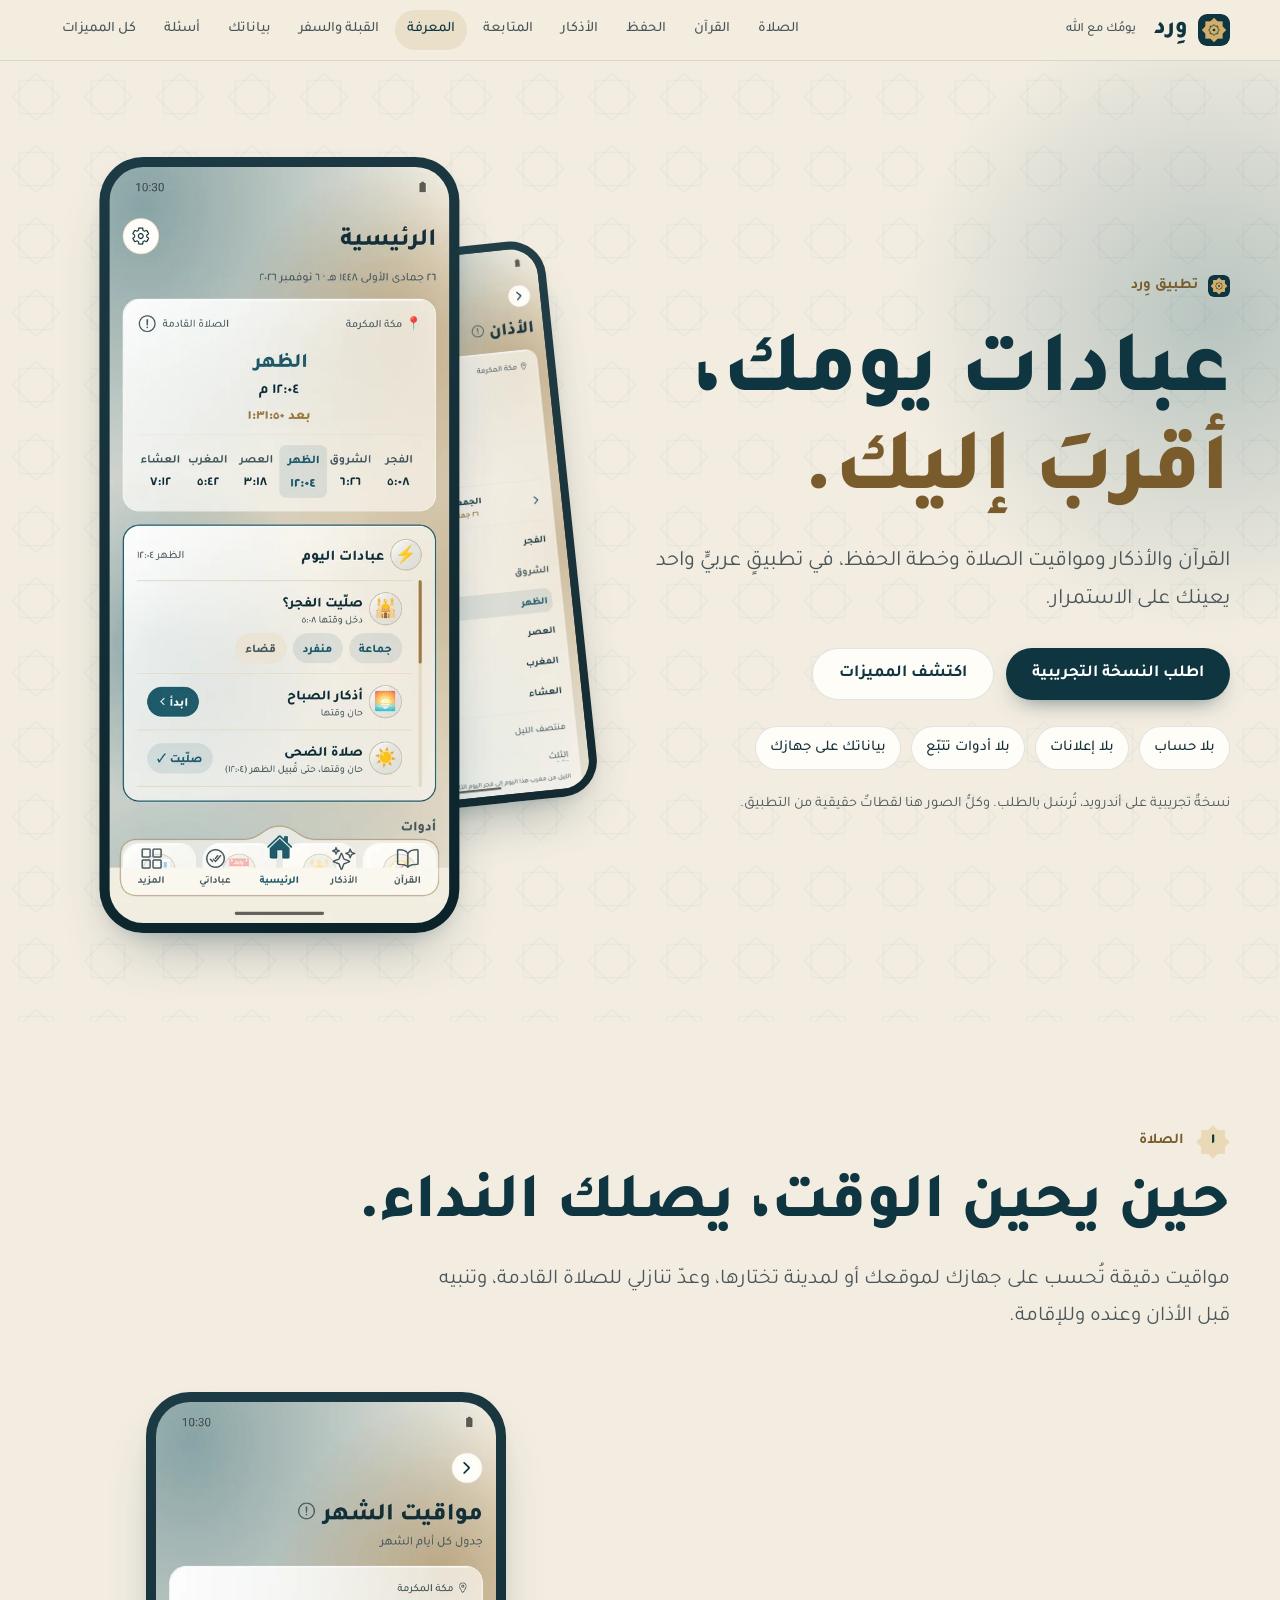
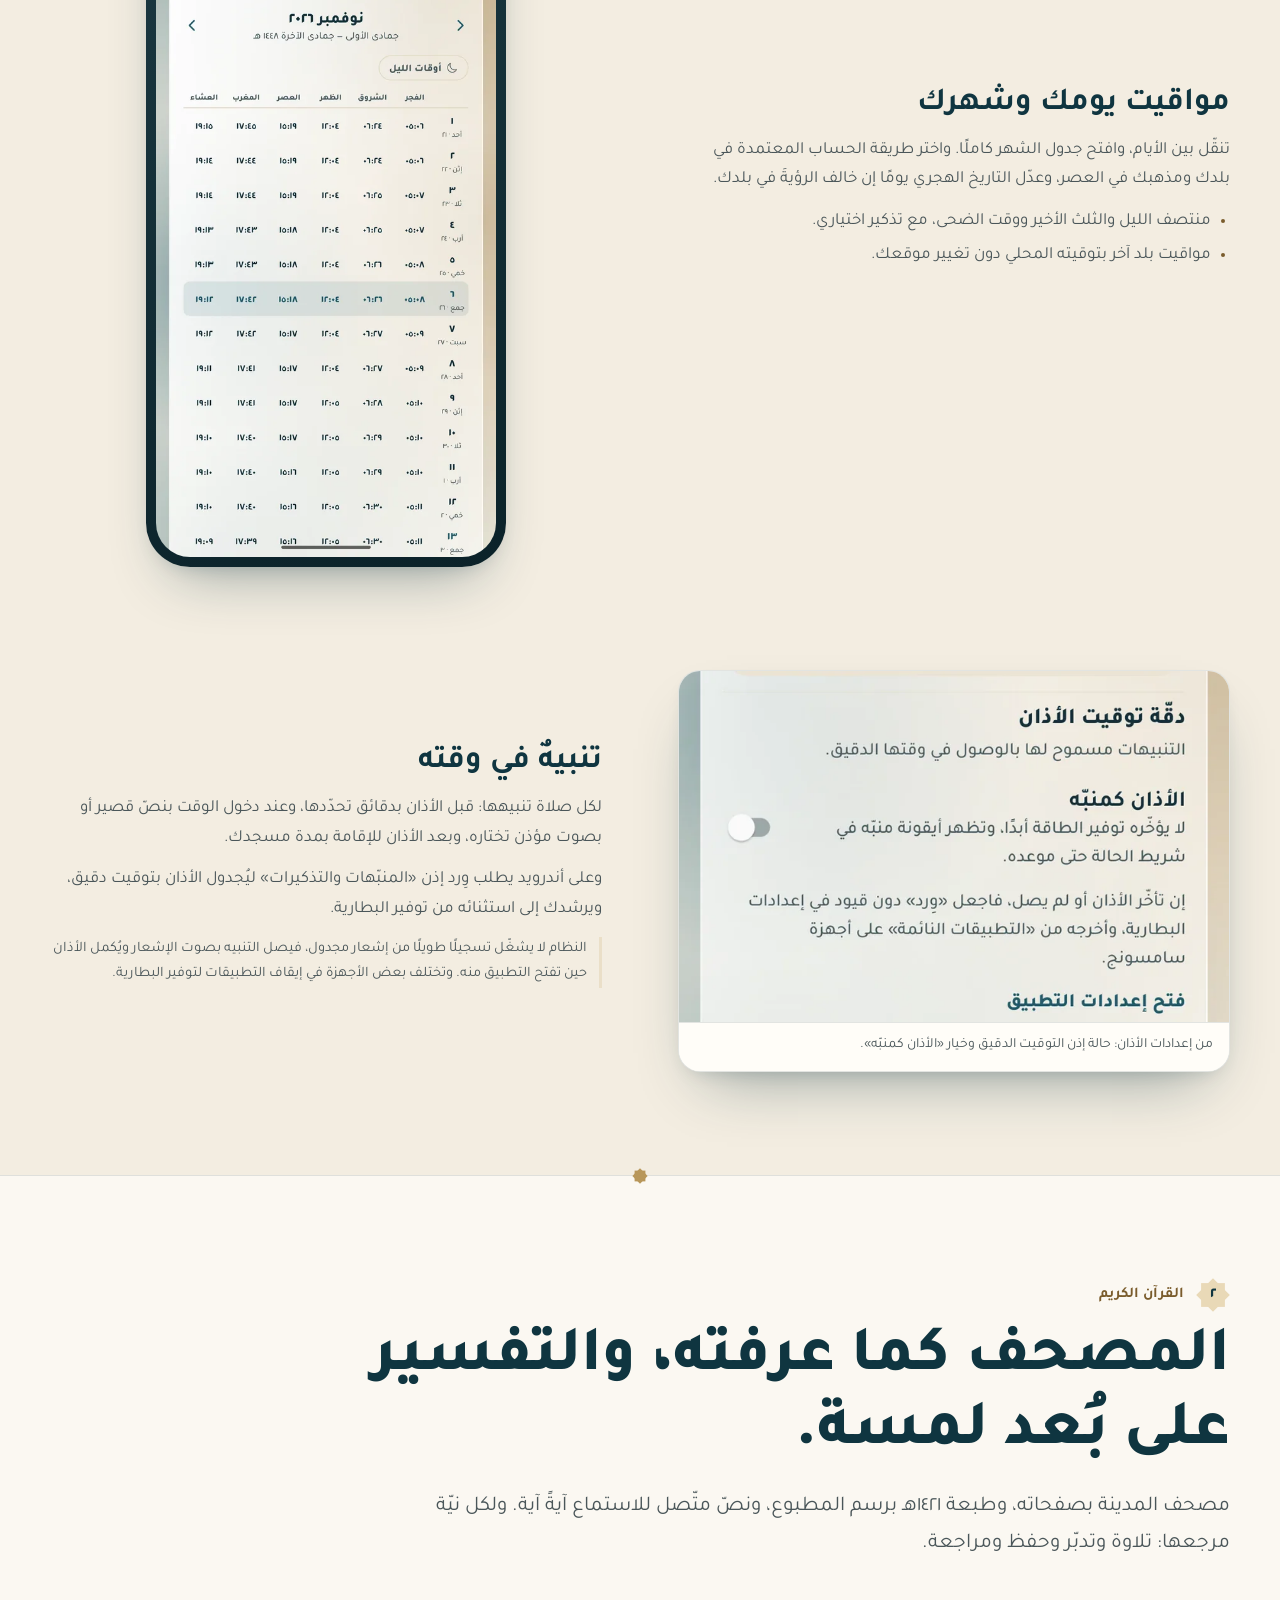
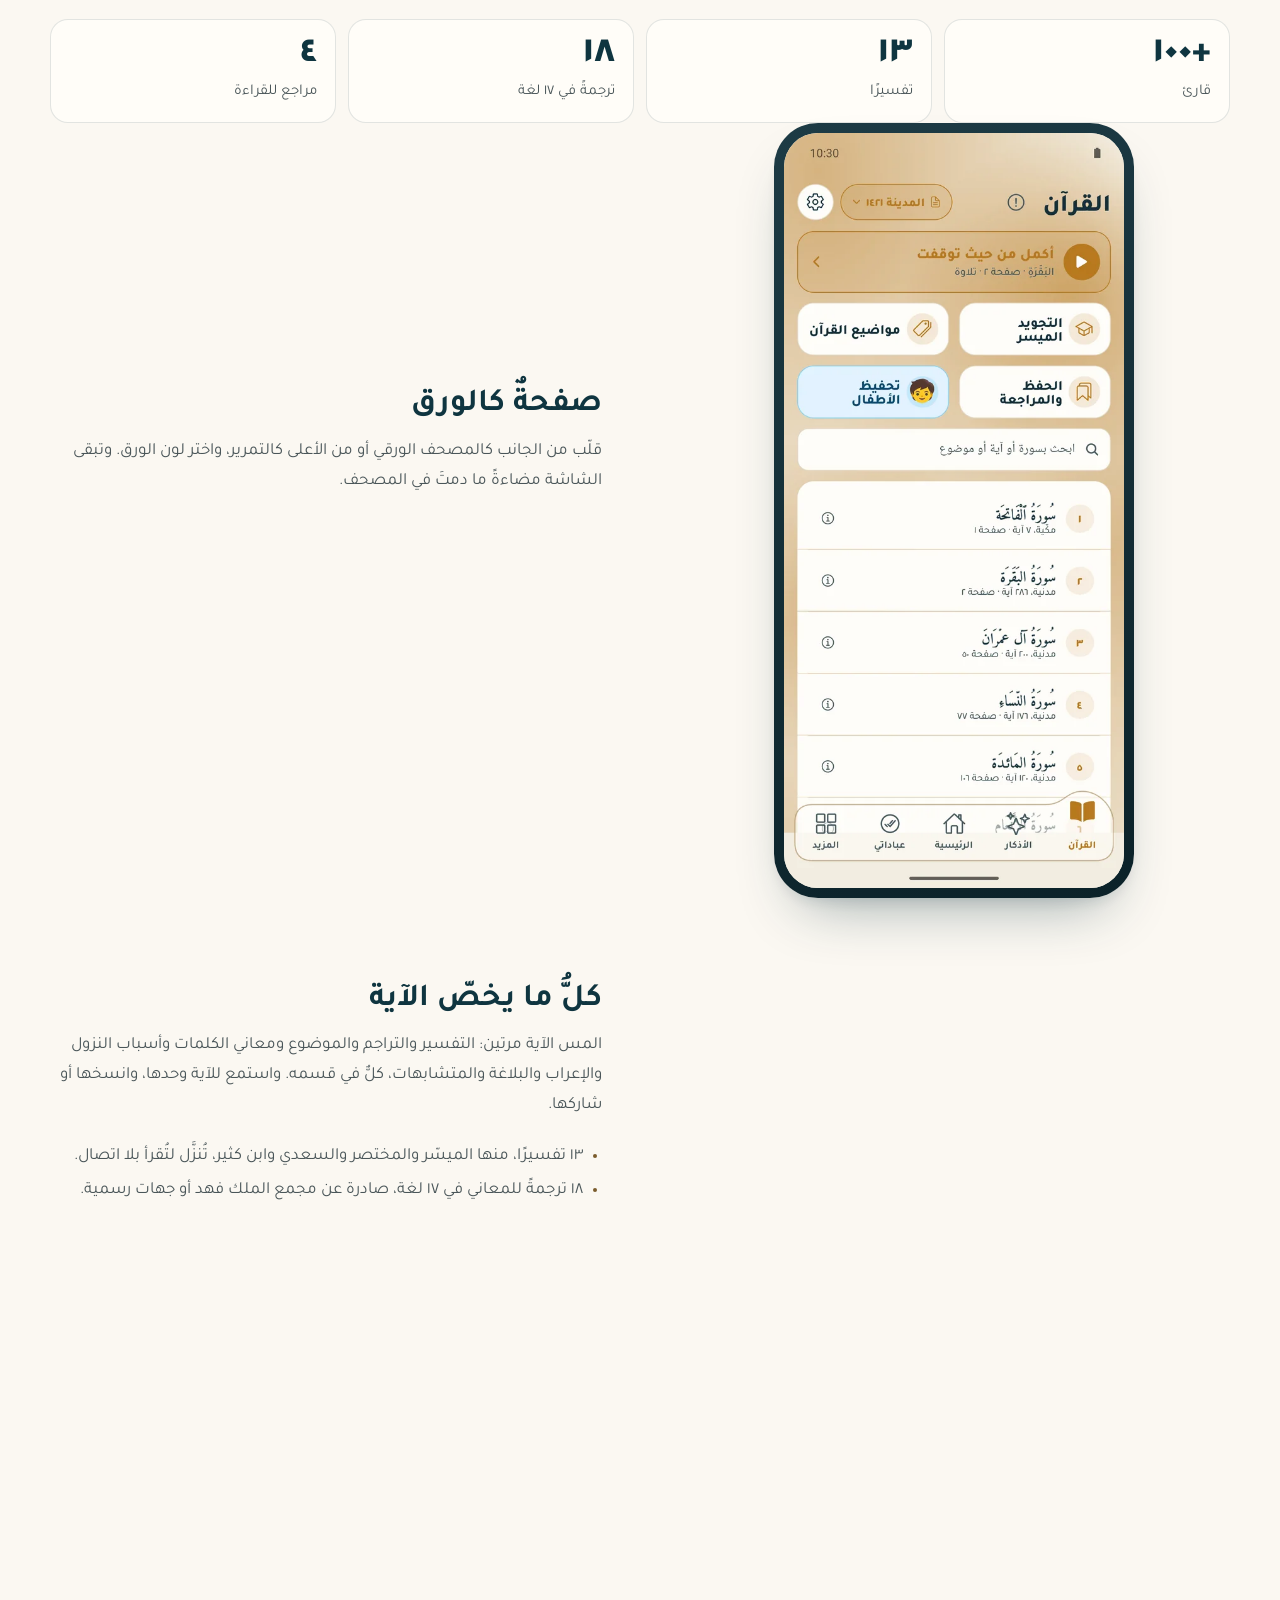
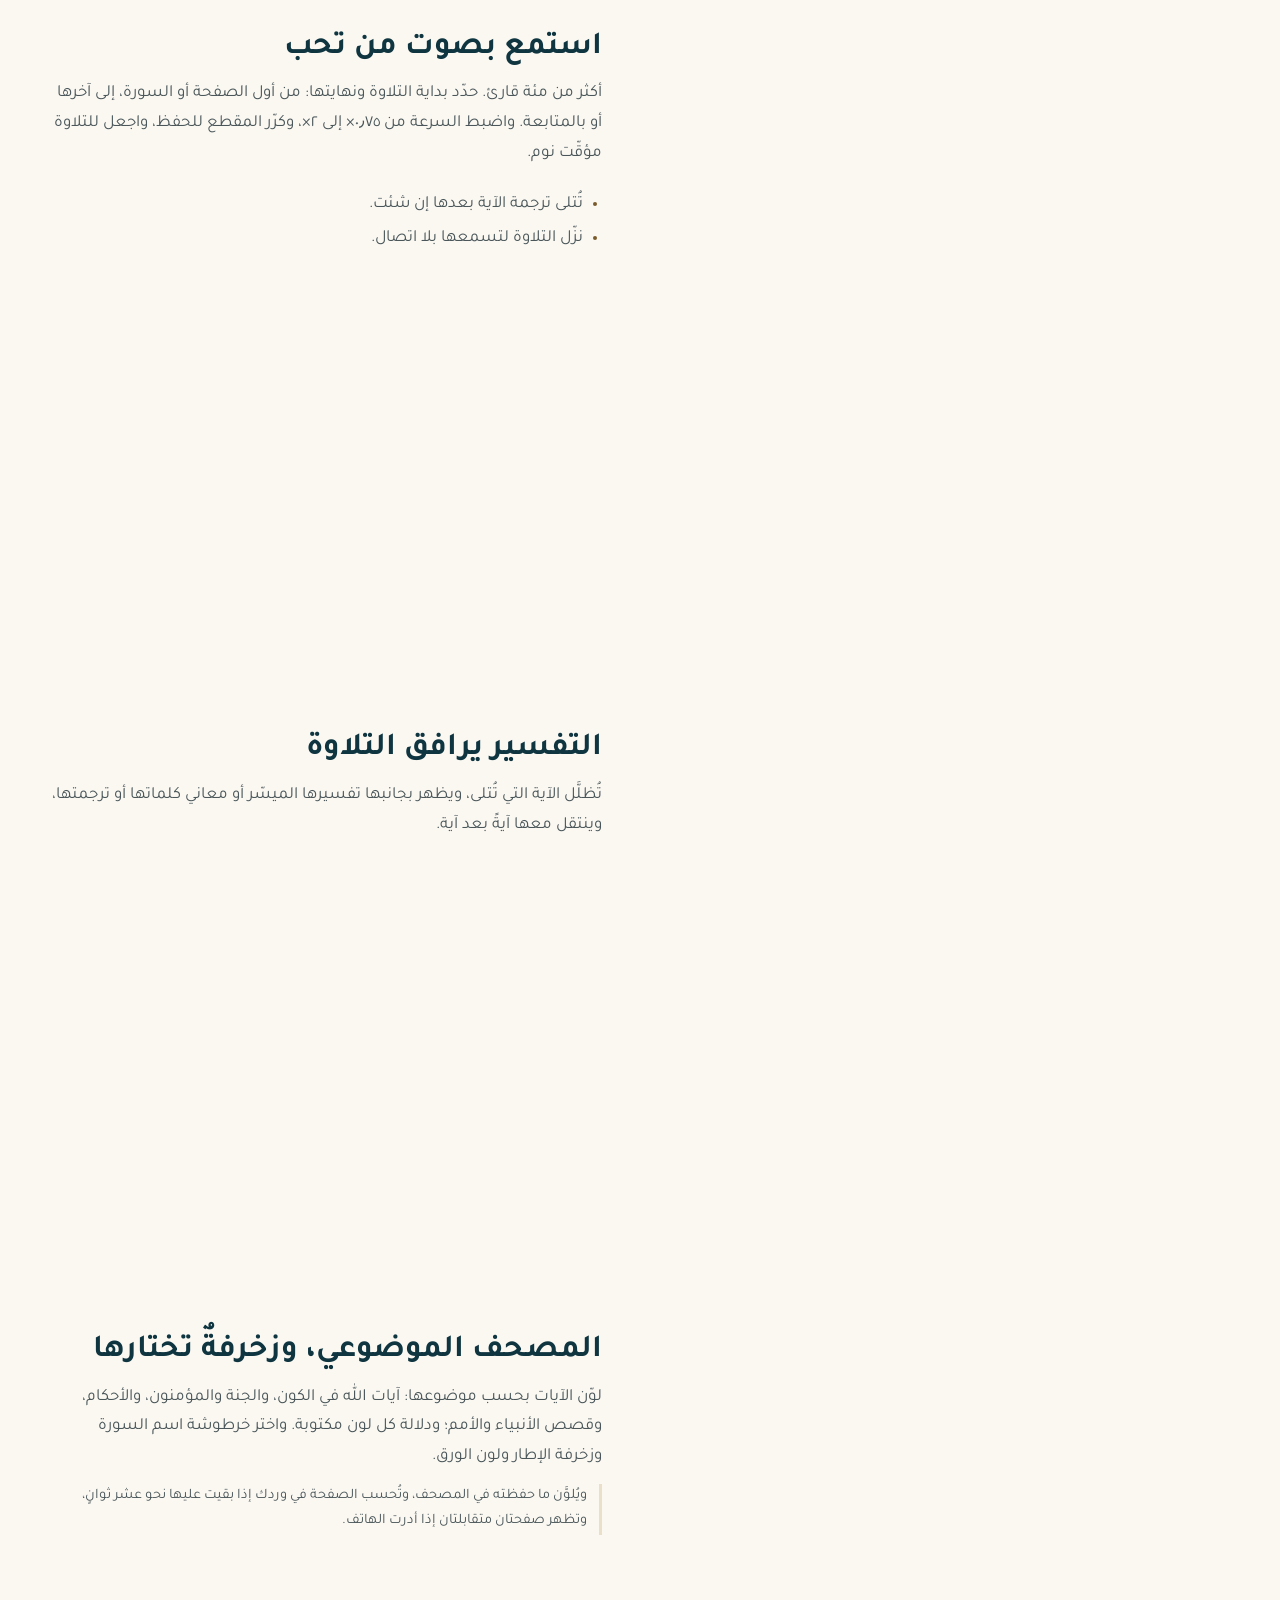
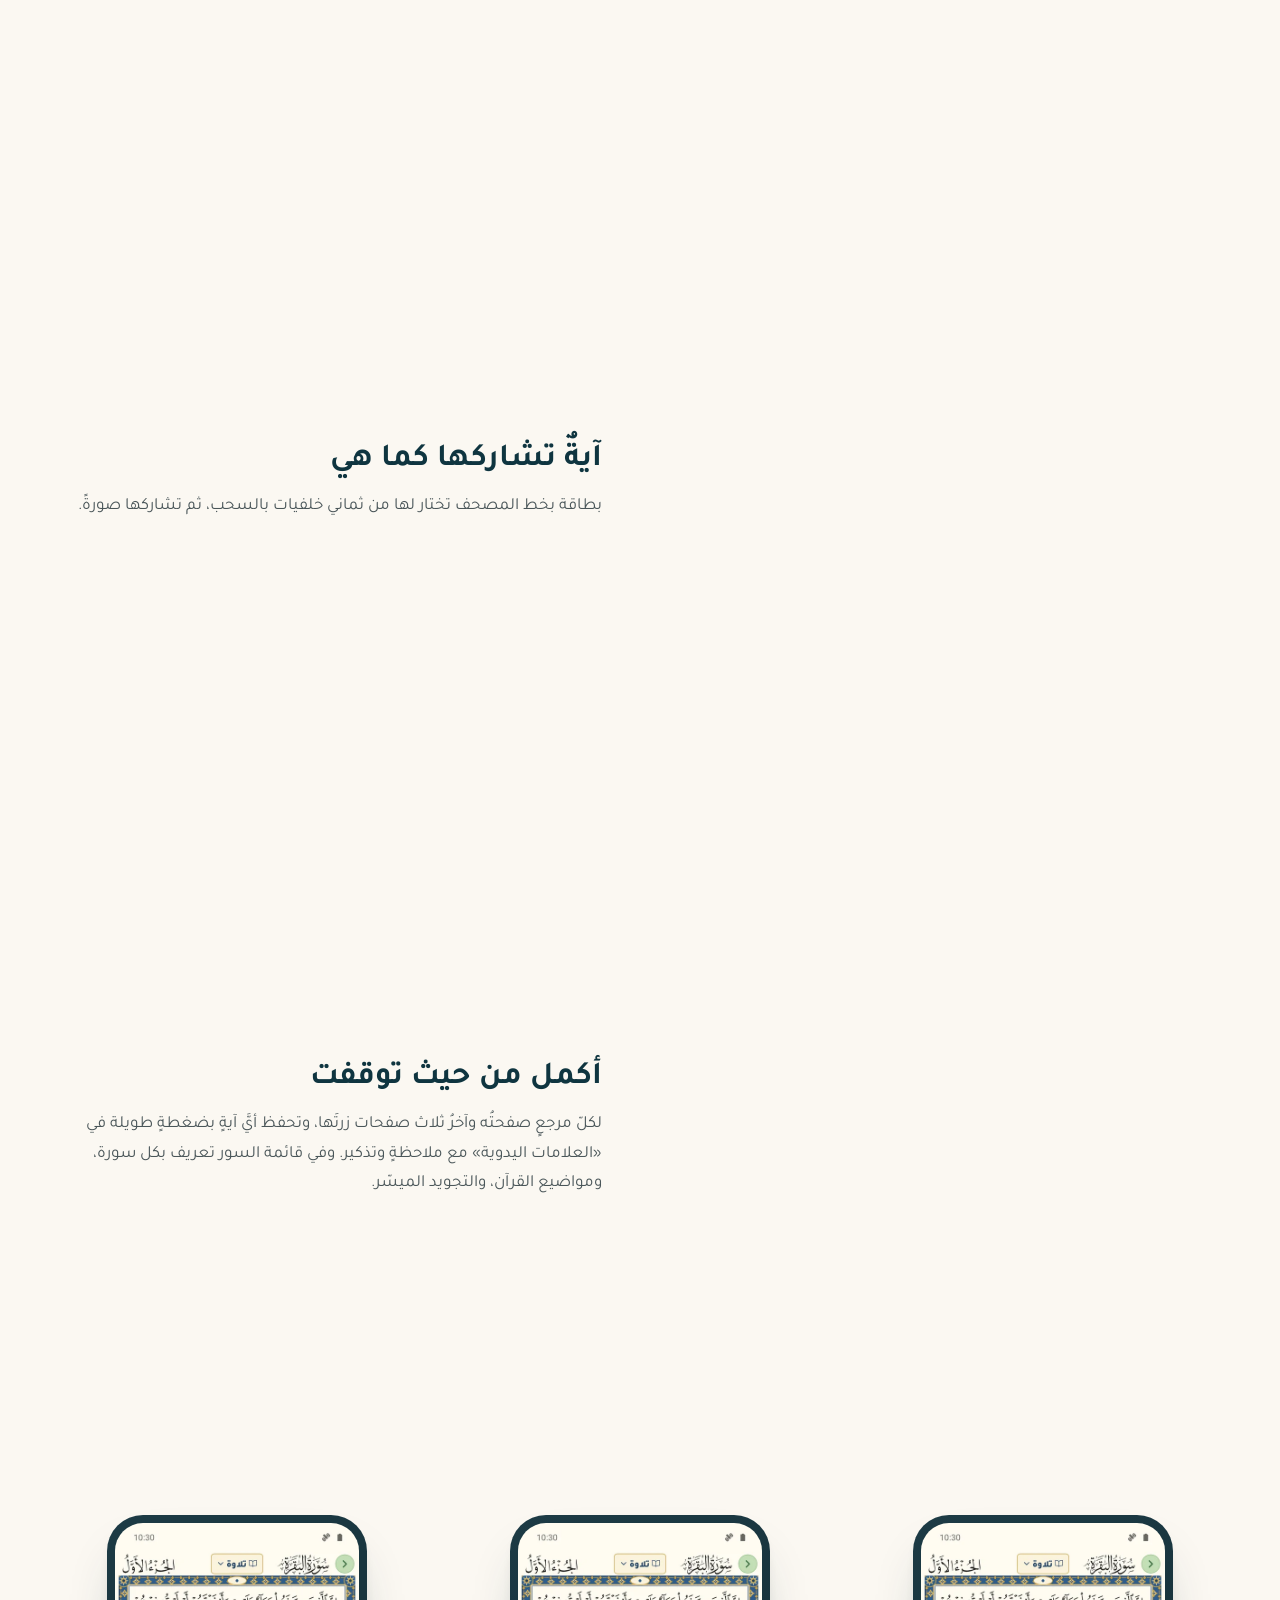
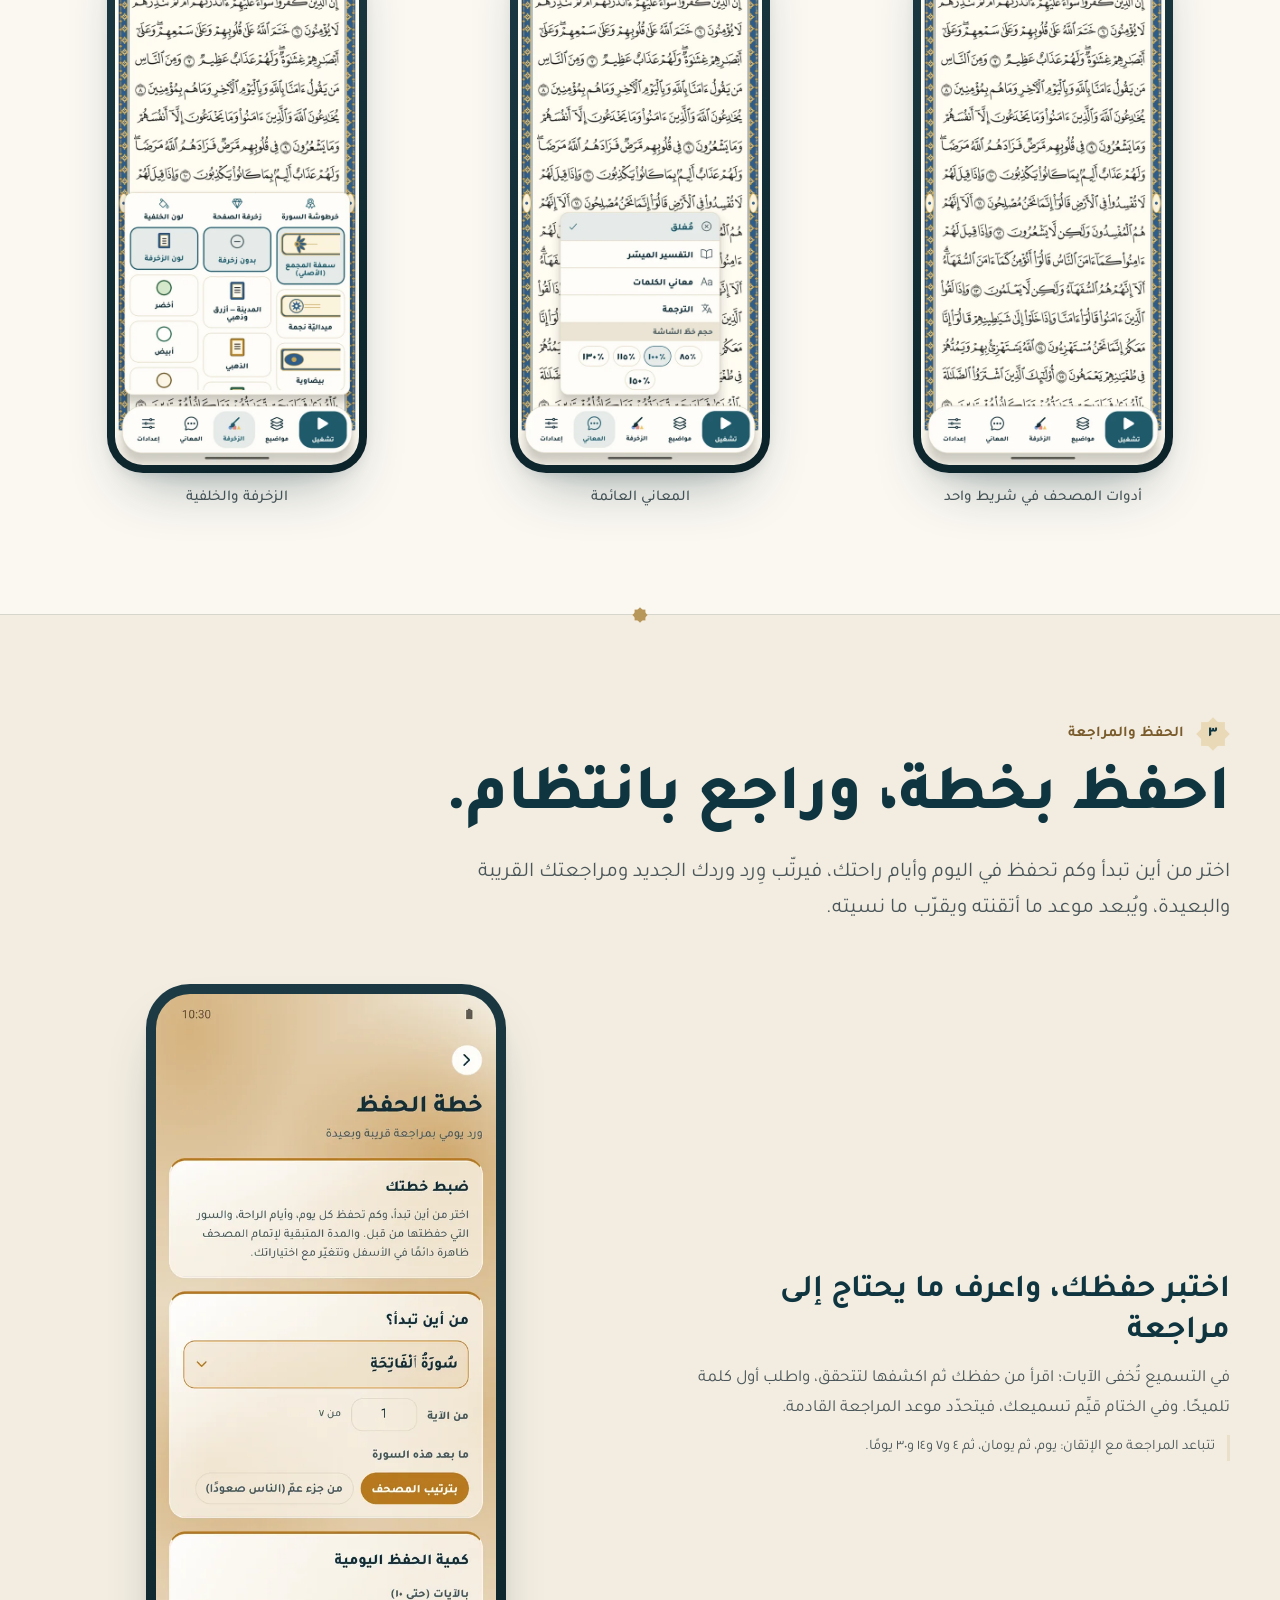
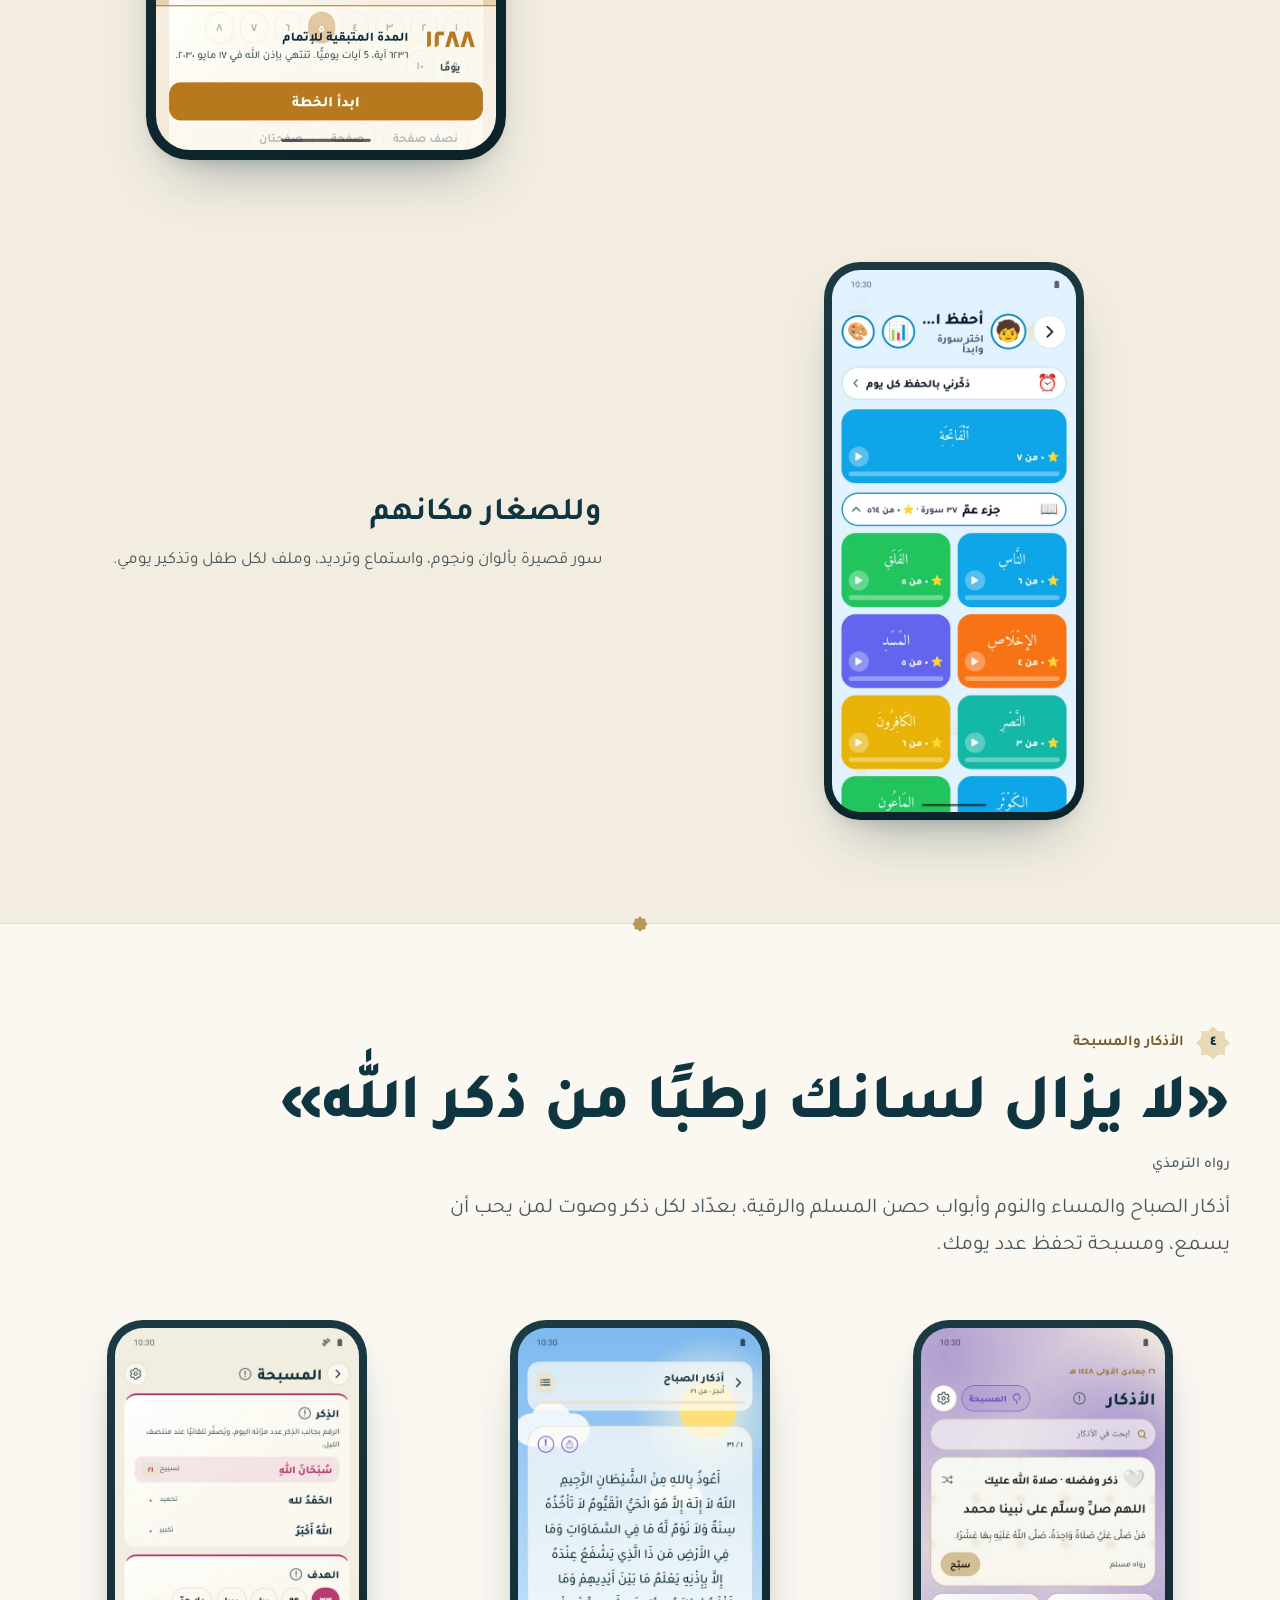
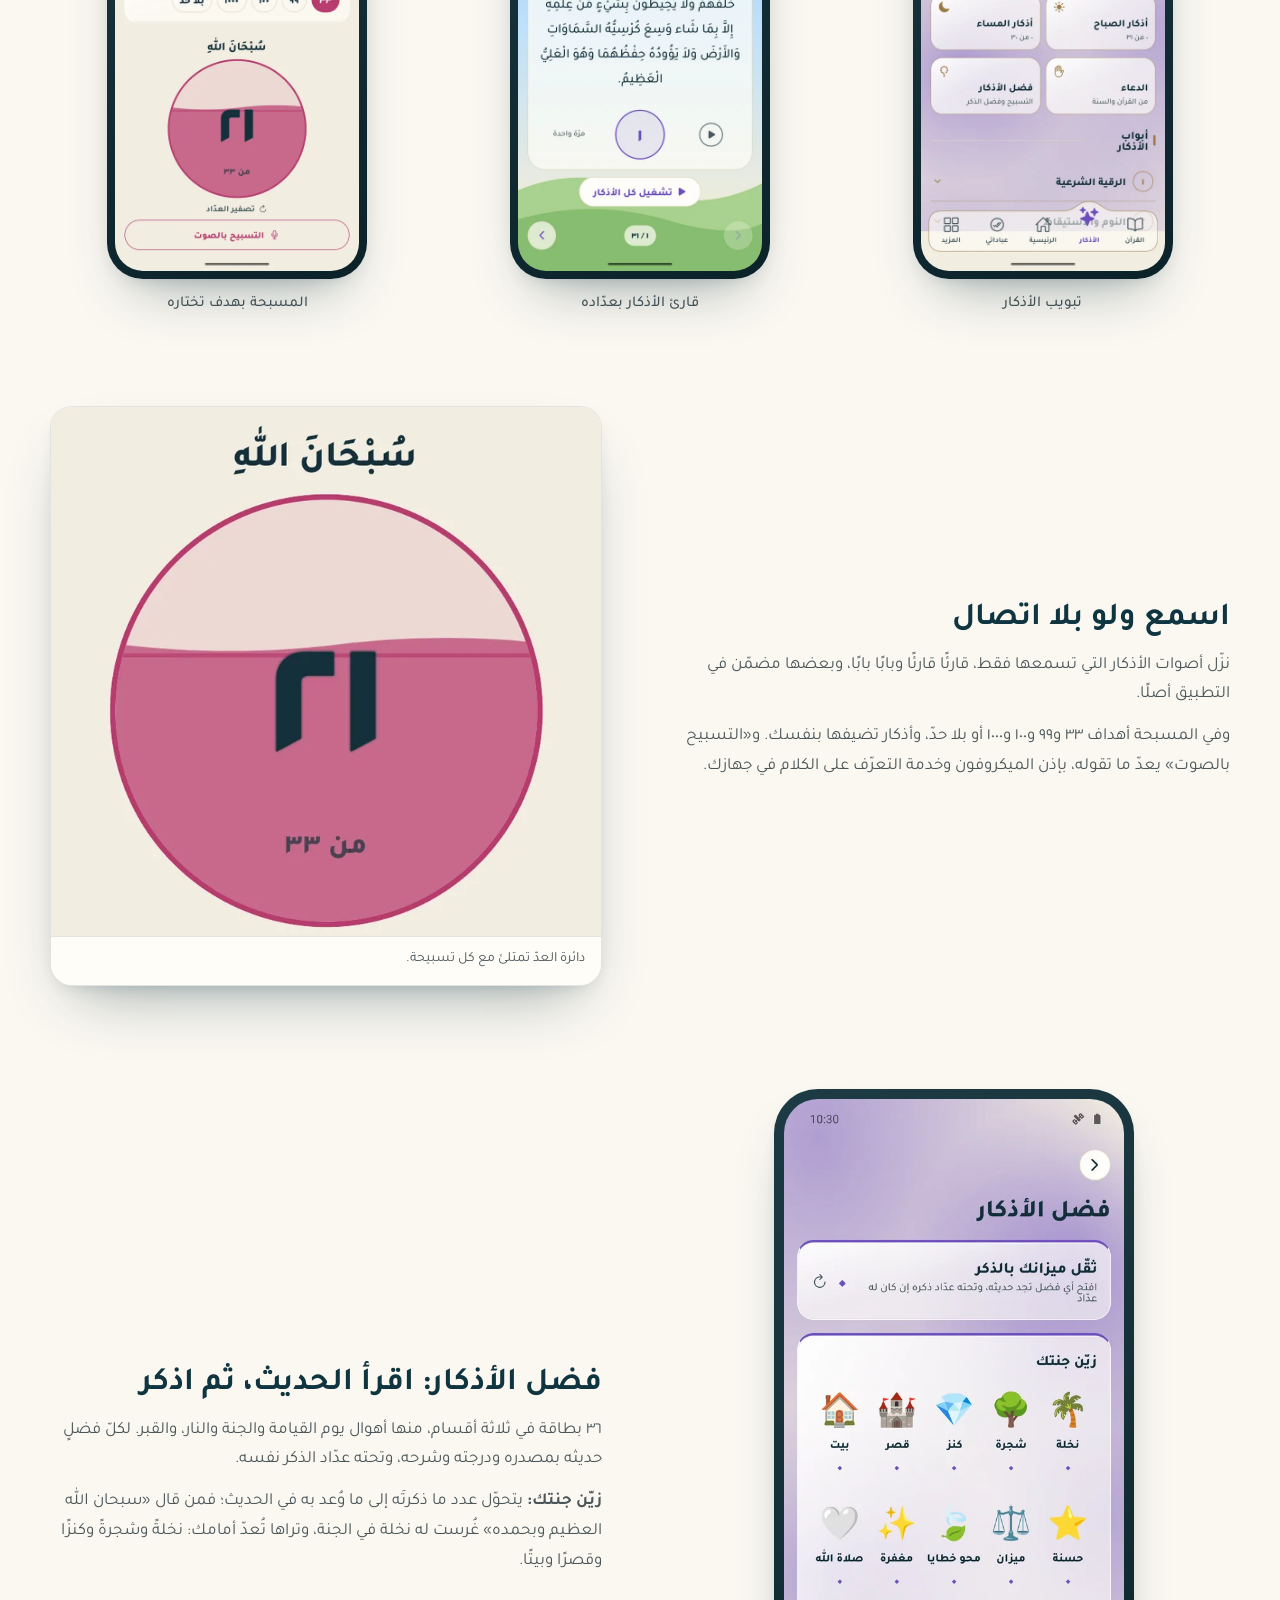
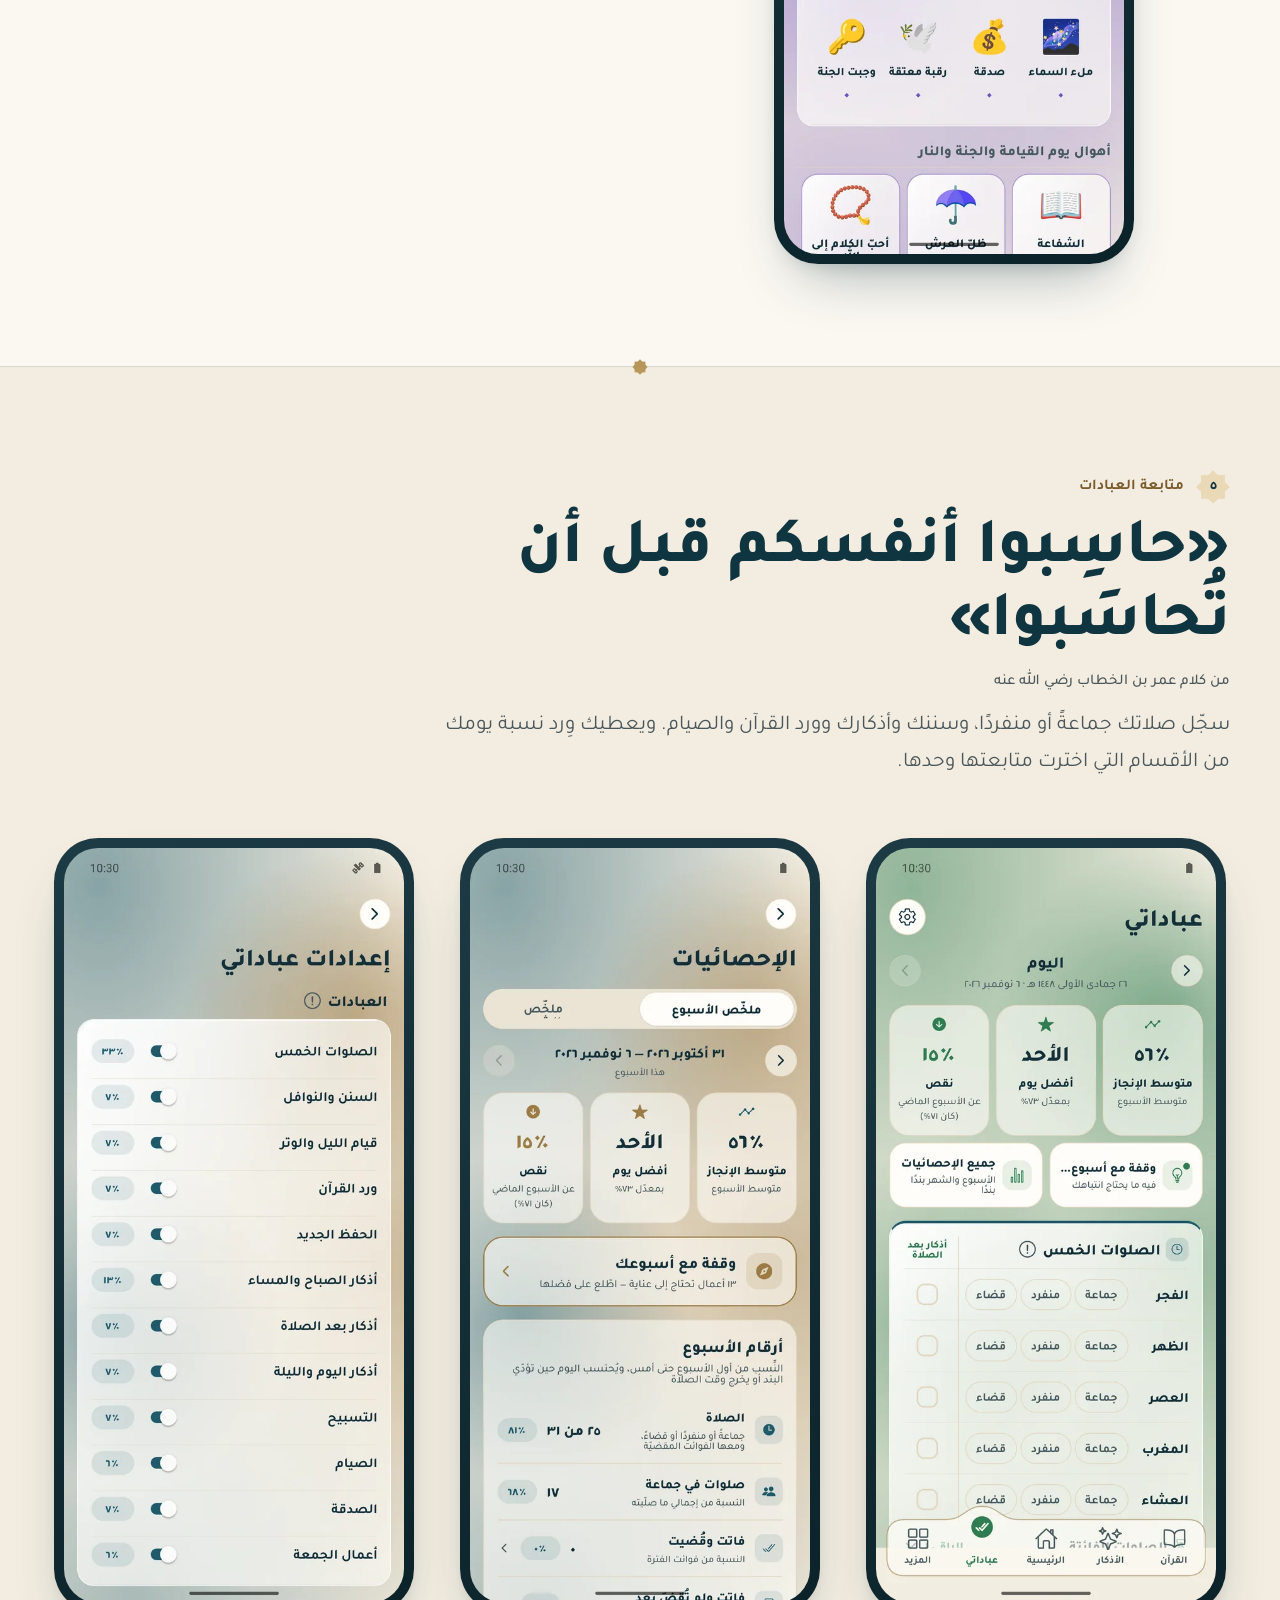
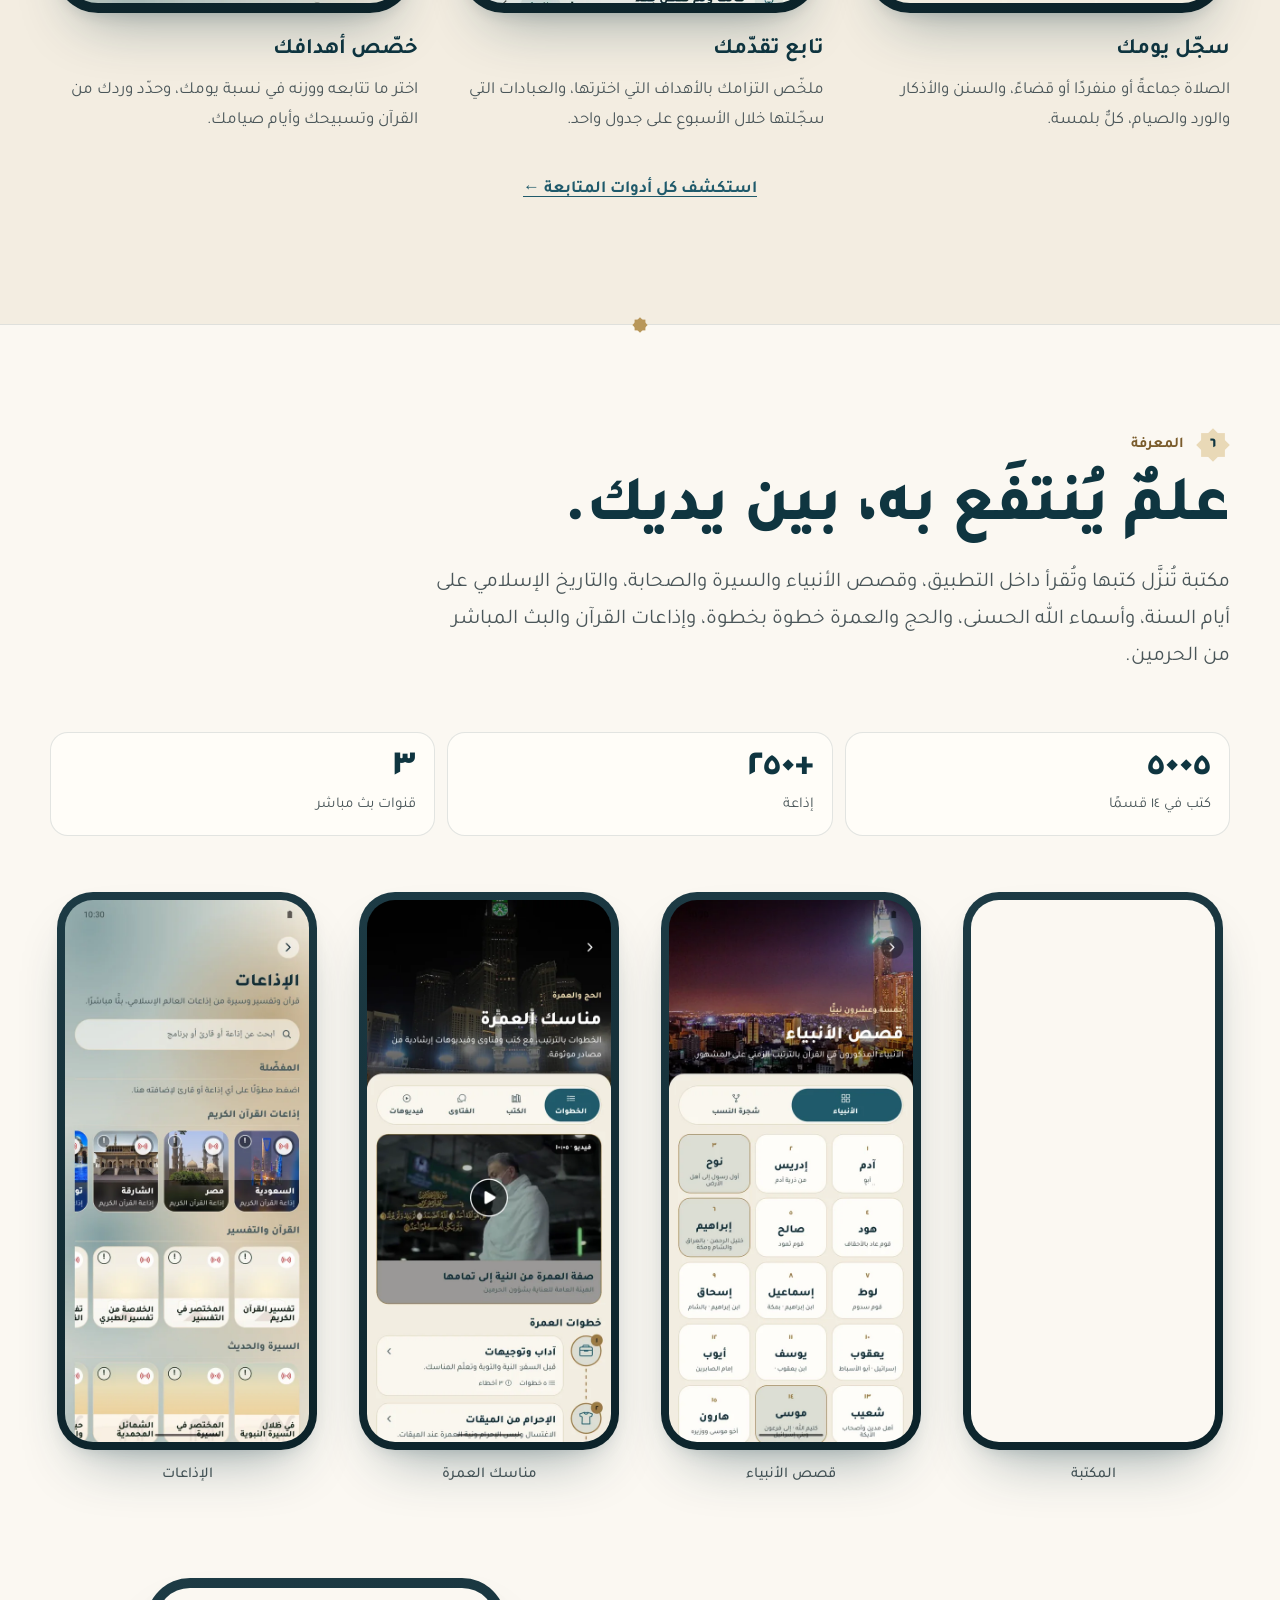
==== commit 09c32277: "إضافة ميزات المصحف وفضل الأذكار والبث المباشر بأرقامها، وإعادة ترتيب فصل المتابعة - لقطات جديدة: لوح" ====
--- a/index.html
+++ b/index.html
@@ -104,12 +104,21 @@
     <p class="kicker reveal"><span class="num">٢</span>القرآن الكريم</p>
     <h2 id="quran-title" class="reveal">المصحف كما عرفته، والتفسير على بُعد لمسة.</h2>
     <p class="intro reveal">مصحف المدينة بصفحاته، وطبعة ١٤٢١هـ برسم المطبوع، ونصّ متّصل للاستماع آيةً آية. ولكل نيّة مرجعها: تلاوة وتدبّر وحفظ ومراجعة.</p>
+    <ul class="counts reveal" aria-label="المصحف بالأرقام">
+      <li><b>+١٠٠</b><span>قارئ</span></li>
+      <li><b>١٣</b><span>تفسيرًا</span></li>
+      <li><b>١٨</b><span>ترجمةً في ١٧ لغة</span></li>
+      <li><b>٤</b><span>مراجع للقراءة</span></li>
+    </ul>
 
     <div class="scrolly">
       <div class="stage" aria-hidden="true">
         <div class="phone">
           <img src="assets/img/mushaf-540.webp" srcset="assets/img/mushaf-540.webp 540w, assets/img/mushaf-1080.webp 1080w" sizes="(max-width: 560px) 70vw, (max-width: 900px) 300px, 360px" width="540" height="1200" alt="" loading="lazy" decoding="async" class="on" data-step="mushaf">
           <img src="assets/img/ayah-540.webp" srcset="assets/img/ayah-540.webp 540w, assets/img/ayah-1080.webp 1080w" sizes="(max-width: 560px) 70vw, (max-width: 900px) 300px, 360px" width="540" height="1200" alt="" loading="lazy" decoding="async" data-step="ayah">
+          <img src="assets/img/mushaf-play-540.webp" srcset="assets/img/mushaf-play-540.webp 540w, assets/img/mushaf-play-1080.webp 1080w" sizes="(max-width: 560px) 70vw, (max-width: 900px) 300px, 360px" width="540" height="1200" alt="" loading="lazy" decoding="async" data-step="recite">
+          <img src="assets/img/mushaf-playing-540.webp" srcset="assets/img/mushaf-playing-540.webp 540w, assets/img/mushaf-playing-1080.webp 1080w" sizes="(max-width: 560px) 70vw, (max-width: 900px) 300px, 360px" width="540" height="1200" alt="" loading="lazy" decoding="async" data-step="follow">
+          <img src="assets/img/mushaf-topics-540.webp" srcset="assets/img/mushaf-topics-540.webp 540w, assets/img/mushaf-topics-1080.webp 1080w" sizes="(max-width: 560px) 70vw, (max-width: 900px) 300px, 360px" width="540" height="1200" alt="" loading="lazy" decoding="async" data-step="topics">
           <img src="assets/img/ayah-image-540.webp" srcset="assets/img/ayah-image-540.webp 540w, assets/img/ayah-image-1080.webp 1080w" sizes="(max-width: 560px) 70vw, (max-width: 900px) 300px, 360px" width="540" height="1200" alt="" loading="lazy" decoding="async" data-step="share">
           <img src="assets/img/quran-540.webp" srcset="assets/img/quran-540.webp 540w, assets/img/quran-1080.webp 1080w" sizes="(max-width: 560px) 70vw, (max-width: 900px) 300px, 360px" width="540" height="1200" alt="" loading="lazy" decoding="async" data-step="modes">
         </div>
@@ -124,10 +133,30 @@
           <h3>كلُّ ما يخصّ الآية</h3>
           <p>المس الآية مرتين: التفسير والتراجم والموضوع ومعاني الكلمات وأسباب النزول والإعراب والبلاغة والمتشابهات، كلٌّ في قسمه. واستمع للآية وحدها، وانسخها أو شاركها.</p>
           <ul>
-            <li>تفاسير متعددة منها الميسّر والمختصر والسعدي وابن كثير، تُنزَّل لتُقرأ بلا اتصال.</li>
-            <li>تراجم معانٍ صادرة عن مجمع الملك فهد أو جهات رسمية.</li>
+            <li>١٣ تفسيرًا، منها الميسّر والمختصر والسعدي وابن كثير، تُنزَّل لتُقرأ بلا اتصال.</li>
+            <li>١٨ ترجمةً للمعاني في ١٧ لغة، صادرة عن مجمع الملك فهد أو جهات رسمية.</li>
           </ul>
           <div class="inline-shot phone"><img src="assets/img/ayah-540.webp" srcset="assets/img/ayah-540.webp 540w, assets/img/ayah-1080.webp 1080w" sizes="(max-width: 560px) 70vw, (max-width: 900px) 300px, 360px" width="540" height="1200" alt="شاشة الآية الثالثة من سورة البقرة: نص الآية، وأزرار الاستماع والنسخ والمشاركة، وقسم التفسير الميسّر." loading="lazy" decoding="async"></div>
+        </div>
+        <div class="step point" data-step="recite">
+          <h3>استمع بصوت من تحب</h3>
+          <p>أكثر من مئة قارئ. حدّد بداية التلاوة ونهايتها: من أول الصفحة أو السورة، إلى آخرها أو بالمتابعة. واضبط السرعة من ٠٫٧٥× إلى ٢×، وكرّر المقطع للحفظ، واجعل للتلاوة مؤقّت نوم.</p>
+          <ul>
+            <li>تُتلى ترجمة الآية بعدها إن شئت.</li>
+            <li>نزّل التلاوة لتسمعها بلا اتصال.</li>
+          </ul>
+          <div class="inline-shot phone"><img src="assets/img/mushaf-play-540.webp" srcset="assets/img/mushaf-play-540.webp 540w, assets/img/mushaf-play-1080.webp 1080w" sizes="(max-width: 560px) 70vw, (max-width: 900px) 300px, 360px" width="540" height="1200" alt="لوحة تشغيل التلاوة فوق صفحة المصحف: السورة والقارئ وترجمة بعد التلاوة، والبداية والنهاية، والسرعة والتكرار ومؤقّت النوم، وزرّا «شغّل» و«تنزيل»." loading="lazy" decoding="async"></div>
+        </div>
+        <div class="step point" data-step="follow">
+          <h3>التفسير يرافق التلاوة</h3>
+          <p>تُظلَّل الآية التي تُتلى، ويظهر بجانبها تفسيرها الميسّر أو معاني كلماتها أو ترجمتها، وينتقل معها آيةً بعد آية.</p>
+          <div class="inline-shot phone"><img src="assets/img/mushaf-playing-540.webp" srcset="assets/img/mushaf-playing-540.webp 540w, assets/img/mushaf-playing-1080.webp 1080w" sizes="(max-width: 560px) 70vw, (max-width: 900px) 300px, 360px" width="540" height="1200" alt="المصحف أثناء التلاوة: الآية السادسة من سورة البقرة مظلّلة، وفوقها مربّع «التفسير الميسّر» بمعناها." loading="lazy" decoding="async"></div>
+        </div>
+        <div class="step point" data-step="topics">
+          <h3>المصحف الموضوعي، وزخرفةٌ تختارها</h3>
+          <p>لوّن الآيات بحسب موضوعها: آيات الله في الكون، والجنة والمؤمنون، والأحكام، وقصص الأنبياء والأمم؛ ودلالة كل لون مكتوبة. واختر خرطوشة اسم السورة وزخرفة الإطار ولون الورق.</p>
+          <p class="note">ويُلوَّن ما حفظته في المصحف، وتُحسب الصفحة في وردك إذا بقيت عليها نحو عشر ثوانٍ، وتظهر صفحتان متقابلتان إذا أدرت الهاتف.</p>
+          <div class="inline-shot phone"><img src="assets/img/mushaf-topics-540.webp" srcset="assets/img/mushaf-topics-540.webp 540w, assets/img/mushaf-topics-1080.webp 1080w" sizes="(max-width: 560px) 70vw, (max-width: 900px) 300px, 360px" width="540" height="1200" alt="المصحف الموضوعي: مفتاح «لوّن الآيات حسب الموضوع» ودلالة الألوان الأزرق والأخضر والبنّي والأصفر." loading="lazy" decoding="async"></div>
         </div>
         <div class="step point" data-step="share">
           <h3>آيةٌ تشاركها كما هي</h3>
@@ -140,6 +169,11 @@
           <div class="inline-shot phone"><img src="assets/img/quran-540.webp" srcset="assets/img/quran-540.webp 540w, assets/img/quran-1080.webp 1080w" sizes="(max-width: 560px) 70vw, (max-width: 900px) 300px, 360px" width="540" height="1200" alt="تبويب القرآن: زر «ابدأ القراءة» ومواضيع القرآن والتجويد الميسّر وتحفيظ الأطفال والحفظ والمراجعة، وقائمة السور." loading="lazy" decoding="async"></div>
         </div>
       </div>
+    </div>
+    <div class="gallery">
+      <figure class="reveal"><div class="phone sm"><img src="assets/img/mushaf-tools-540.webp" srcset="assets/img/mushaf-tools-540.webp 540w, assets/img/mushaf-tools-1080.webp 1080w" sizes="(max-width: 560px) 70vw, (max-width: 900px) 300px, 360px" width="540" height="1200" alt="شريط أدوات المصحف أسفل الصفحة: الإعدادات والمعاني والزخرفة والمواضيع وتشغيل." loading="lazy" decoding="async"></div><figcaption>أدوات المصحف في شريط واحد</figcaption></figure>
+      <figure class="reveal"><div class="phone sm"><img src="assets/img/mushaf-meanings-540.webp" srcset="assets/img/mushaf-meanings-540.webp 540w, assets/img/mushaf-meanings-1080.webp 1080w" sizes="(max-width: 560px) 70vw, (max-width: 900px) 300px, 360px" width="540" height="1200" alt="قائمة المعاني العائمة: التفسير الميسّر ومعاني الكلمات والترجمة وحجم الخط." loading="lazy" decoding="async"></div><figcaption>المعاني العائمة</figcaption></figure>
+      <figure class="reveal"><div class="phone sm"><img src="assets/img/mushaf-zakhrafa-540.webp" srcset="assets/img/mushaf-zakhrafa-540.webp 540w, assets/img/mushaf-zakhrafa-1080.webp 1080w" sizes="(max-width: 560px) 70vw, (max-width: 900px) 300px, 360px" width="540" height="1200" alt="لوحة الزخرفة: خرطوشة السورة وزخرفة الصفحة ولون الخلفية." loading="lazy" decoding="async"></div><figcaption>الزخرفة والخلفية</figcaption></figure>
     </div>
   </div>
 </section>
@@ -185,6 +219,14 @@
       </div>
       <figure class="zoom reveal"><img src="assets/img/detail-tasbih-720.webp" srcset="assets/img/detail-tasbih-720.webp 720w" sizes="(max-width: 900px) 92vw, 560px" width="720" height="692" alt="تفصيلة من المسبحة: دائرة العدّ ممتلئة إلى ٢١ من ٣٣ تحت «سبحان الله»." loading="lazy" decoding="async"><figcaption>دائرة العدّ تمتلئ مع كل تسبيحة.</figcaption></figure>
     </div>
+    <div class="split flip">
+      <div class="point reveal">
+        <h3>فضل الأذكار: اقرأ الحديث، ثم اذكر</h3>
+        <p>٣٦ بطاقة في ثلاثة أقسام، منها أهوال يوم القيامة والجنة والنار، والقبر. لكلّ فضلٍ حديثه بمصدره ودرجته وشرحه، وتحته عدّاد الذكر نفسه.</p>
+        <p><strong>زيّن جنتك:</strong> يتحوّل عدد ما ذكرتَه إلى ما وُعد به في الحديث؛ فمن قال «سبحان الله العظيم وبحمده» غُرست له نخلة في الجنة، وتراها تُعدّ أمامك: نخلةً وشجرةً وكنزًا وقصرًا وبيتًا.</p>
+      </div>
+      <div class="reveal"><div class="phone"><img src="assets/img/fadl-540.webp" srcset="assets/img/fadl-540.webp 540w, assets/img/fadl-1080.webp 1080w" sizes="(max-width: 560px) 70vw, (max-width: 900px) 300px, 360px" width="540" height="1200" alt="شاشة فضل الأذكار: بطاقة «ثقّل ميزانك بالذكر»، وقسم «زيّن جنتك» بأيقونات النخلة والشجرة والكنز والقصر والبيت والحسنة والميزان، ثم أهوال يوم القيامة." loading="lazy" decoding="async"></div></div>
+    </div>
   </div>
 </section>
 
@@ -193,24 +235,15 @@
     <p class="kicker reveal"><span class="num">٥</span>متابعة العبادات</p>
     <h2 id="track-title" class="reveal">«حاسِبوا أنفسكم قبل أن تُحاسَبوا»<span class="quote-src">من كلام عمر بن الخطاب رضي الله عنه</span></h2>
     <p class="intro reveal">سجّل صلاتك جماعةً أو منفردًا، وسننك وأذكارك وورد القرآن والصيام. ويعطيك وِرد نسبة يومك من الأقسام التي اخترت متابعتها وحدها.</p>
-    <div class="split">
-      <div class="reveal"><div class="phone"><img src="assets/img/worship-540.webp" srcset="assets/img/worship-540.webp 540w, assets/img/worship-1080.webp 1080w" sizes="(max-width: 560px) 70vw, (max-width: 900px) 300px, 360px" width="540" height="1200" alt="شاشة عباداتي: متوسط الإنجاز ٥٦٪، وأفضل يوم الأحد، وجدول الصلوات الخمس بخيارات جماعة ومنفرد وقضاء." loading="lazy" decoding="async"></div></div>
-      <div class="point reveal">
-        <h3>أسبوعك في لمحة</h3>
-        <p>متوسط الإنجاز وأفضل يوم وما نقص، ومحاسبة أسبوعية تضع كل الأعمال على جدول واحد.</p>
-        <ul>
-          <li>تُضاف الصلوات الفائتة تلقائيًا، وتنقص كلما قضيتَ منها.</li>
-          <li>يوقف العذرُ الشرعي التتبّعَ دون أن تنقطع سلسلة أيامك.</li>
-          <li>الصيام وقضاء رمضان والستّ من شوال، وإمساكية رمضان.</li>
-          <li>حاسبة للزكاة بنصاب الذهب أو الفضة، وتذكير بحولان الحول.</li>
-        </ul>
-      </div>
-    </div>
-    <figure class="zoom reveal" style="margin-top: clamp(40px, 6vw, 72px)"><img src="assets/img/detail-muhasaba-720.webp" srcset="assets/img/detail-muhasaba-720.webp 720w, assets/img/detail-muhasaba-1080.webp 1080w" sizes="(max-width: 900px) 92vw, 560px" width="720" height="560" alt="جدول المحاسبة الأسبوعية: الفروض وأذكار ما بعد الصلاة لكل يوم من السبت إلى الجمعة بعلامات الإتمام." loading="lazy" decoding="async"><figcaption>المحاسبة الأسبوعية: الخانة الممتلئة تمّت، والتي فيها نقطة تمّ بعضها.</figcaption></figure>
-    <div class="gallery">
-      <figure class="reveal"><div class="phone sm"><img src="assets/img/stats-540.webp" srcset="assets/img/stats-540.webp 540w, assets/img/stats-1080.webp 1080w" sizes="(max-width: 560px) 70vw, (max-width: 900px) 300px, 360px" width="540" height="1200" alt="الإحصائيات: ملخص الأسبوع ووقفة مع أسبوعك وأرقام الصلاة." loading="lazy" decoding="async"></div><figcaption>الإحصائيات</figcaption></figure>
-      <figure class="reveal"><div class="phone sm"><img src="assets/img/qada-540.webp" srcset="assets/img/qada-540.webp 540w, assets/img/qada-1080.webp 1080w" sizes="(max-width: 560px) 70vw, (max-width: 900px) 300px, 360px" width="540" height="1200" alt="الصلوات الفائتة: عدد الفوائت والمقضيّة في نوفمبر، وجدول الأيام." loading="lazy" decoding="async"></div><figcaption>الصلوات الفائتة</figcaption></figure>
-    </div>
+    <div class="benefits">
+      <figure class="reveal"><div class="phone"><img src="assets/img/worship-540.webp" srcset="assets/img/worship-540.webp 540w, assets/img/worship-1080.webp 1080w" sizes="(max-width: 560px) 70vw, (max-width: 900px) 300px, 360px" width="540" height="1200" alt="شاشة عباداتي: متوسط الإنجاز ٥٦٪، وأفضل يوم الأحد، وجدول الصلوات الخمس بخيارات جماعة ومنفرد وقضاء." loading="lazy" decoding="async"></div>
+        <figcaption><h3>سجّل يومك</h3><p>الصلاة جماعةً أو منفردًا أو قضاءً، والسنن والأذكار والورد والصيام، كلٌّ بلمسة.</p></figcaption></figure>
+      <figure class="reveal"><div class="phone"><img src="assets/img/stats-540.webp" srcset="assets/img/stats-540.webp 540w, assets/img/stats-1080.webp 1080w" sizes="(max-width: 560px) 70vw, (max-width: 900px) 300px, 360px" width="540" height="1200" alt="الإحصائيات: ملخص الأسبوع ووقفة مع أسبوعك وأرقام الصلاة." loading="lazy" decoding="async"></div>
+        <figcaption><h3>تابع تقدّمك</h3><p>ملخّص التزامك بالأهداف التي اخترتها، والعبادات التي سجّلتها خلال الأسبوع على جدول واحد.</p></figcaption></figure>
+      <figure class="reveal"><div class="phone"><img src="assets/img/worship-prefs-540.webp" srcset="assets/img/worship-prefs-540.webp 540w, assets/img/worship-prefs-1080.webp 1080w" sizes="(max-width: 560px) 70vw, (max-width: 900px) 300px, 360px" width="540" height="1200" alt="إعدادات عباداتي: مفاتيح الأقسام المتابَعة من الصلوات الخمس إلى أعمال الجمعة، ووزن كل قسم في نسبة اليوم." loading="lazy" decoding="async"></div>
+        <figcaption><h3>خصّص أهدافك</h3><p>اختر ما تتابعه ووزنه في نسبة يومك، وحدّد وردك من القرآن وتسبيحك وأيام صيامك.</p></figcaption></figure>
+    </div>
+    <p class="more-link reveal"><a href="#g-track">استكشف كل أدوات المتابعة ←</a></p>
   </div>
 </section>
 
@@ -218,12 +251,25 @@
   <div class="wrap">
     <p class="kicker reveal"><span class="num">٦</span>المعرفة</p>
     <h2 id="know-title" class="reveal">علمٌ يُنتفَع به، بين يديك.</h2>
-    <p class="intro reveal">مكتبة بمئات الكتب تُنزَّل وتُقرأ داخل التطبيق، وقصص الأنبياء والسيرة والصحابة، والتاريخ الإسلامي على أيام السنة، وأسماء الله الحسنى، والحج والعمرة خطوة بخطوة، وإذاعات القرآن وبثّ الحرمين.</p>
+    <p class="intro reveal">مكتبة تُنزَّل كتبها وتُقرأ داخل التطبيق، وقصص الأنبياء والسيرة والصحابة، والتاريخ الإسلامي على أيام السنة، وأسماء الله الحسنى، والحج والعمرة خطوة بخطوة، وإذاعات القرآن والبث المباشر من الحرمين.</p>
+    <ul class="counts reveal" aria-label="المعرفة بالأرقام">
+      <li><b>٥٠٠٥</b><span>كتب في ١٤ قسمًا</span></li>
+      <li><b>+٢٥٠</b><span>إذاعة</span></li>
+      <li><b>٣</b><span>قنوات بث مباشر</span></li>
+    </ul>
     <div class="gallery">
       <figure class="reveal"><div class="phone sm"><img src="assets/img/library-540.webp" srcset="assets/img/library-540.webp 540w, assets/img/library-1080.webp 1080w" sizes="(max-width: 560px) 70vw, (max-width: 900px) 300px, 360px" width="540" height="1200" alt="المكتبة: قسم القرآن وعلومه بتفسير السعدي وابن كثير والميسّر، مع زر تحميل لكل كتاب." loading="lazy" decoding="async"></div><figcaption>المكتبة</figcaption></figure>
       <figure class="reveal"><div class="phone sm"><img src="assets/img/prophets-540.webp" srcset="assets/img/prophets-540.webp 540w, assets/img/prophets-1080.webp 1080w" sizes="(max-width: 560px) 70vw, (max-width: 900px) 300px, 360px" width="540" height="1200" alt="قصص الأنبياء: بطاقات آدم وإدريس ونوح وهود وإبراهيم ولوط وغيرهم." loading="lazy" decoding="async"></div><figcaption>قصص الأنبياء</figcaption></figure>
       <figure class="reveal"><div class="phone sm"><img src="assets/img/umrah-540.webp" srcset="assets/img/umrah-540.webp 540w, assets/img/umrah-1080.webp 1080w" sizes="(max-width: 560px) 70vw, (max-width: 900px) 300px, 360px" width="540" height="1200" alt="مناسك العمرة: فيديو صفة العمرة، وخطوات العمرة بآدابها والإحرام من الميقات." loading="lazy" decoding="async"></div><figcaption>مناسك العمرة</figcaption></figure>
       <figure class="reveal"><div class="phone sm"><img src="assets/img/radio-540.webp" srcset="assets/img/radio-540.webp 540w, assets/img/radio-1080.webp 1080w" sizes="(max-width: 560px) 70vw, (max-width: 900px) 300px, 360px" width="540" height="1200" alt="الإذاعات: إذاعات القرآن الكريم والتفسير بصورها." loading="lazy" decoding="async"></div><figcaption>الإذاعات</figcaption></figure>
+    </div>
+    <div class="split" style="margin-top: clamp(48px, 7vw, 96px)">
+      <div class="point reveal">
+        <h3>البث المباشر</h3>
+        <p>الحرم المكي، والمسجد النبوي، وقناة مكة، بثًّا مباشرًا داخل التطبيق، مع زرّ «العودة للمباشر» وتدوير العرض أفقيًا.</p>
+        <p class="note">يحتاج اتصالًا بالإنترنت.</p>
+      </div>
+      <div class="reveal"><div class="phone"><img src="assets/img/live-540.webp" srcset="assets/img/live-540.webp 540w, assets/img/live-1080.webp 1080w" sizes="(max-width: 560px) 70vw, (max-width: 900px) 300px, 360px" width="540" height="1200" alt="البث المباشر من الحرم المكي داخل التطبيق، مع زرّ «العودة للمباشر»." loading="lazy" decoding="async"></div></div>
     </div>
   </div>
 </section>
@@ -299,7 +345,7 @@
     <p class="intro">جرّبنا الميزات على محاكي أندرويد بالنسخة الحالية، وبعضها يحتاج تجربةً على هاتفٍ حقيقي قبل الحكم عليه. هذه خلاصة ما تحقّقنا منه.</p>
 <!-- STATUS:START -->
 <div class="status-grid">
-<div class="status-col seen"><h3><span class="badge seen">٣٥</span> جُرِّبت على محاكي أندرويد</h3><ul>
+<div class="status-col seen"><h3><span class="badge seen">٤٢</span> جُرِّبت على محاكي أندرويد</h3><ul>
 <li><a href="#f-times">مواقيت الصلاة</a></li>
 <li><a href="#f-month">مواقيت الشهر</a></li>
 <li><a href="#f-exact">التنبيه في وقته (أندرويد)</a></li>
@@ -307,16 +353,22 @@
 <li><a href="#f-mushaf">المصحف</a></li>
 <li><a href="#f-modes">مراجع القراءة</a></li>
 <li><a href="#f-ayah">شاشة الآية</a></li>
+<li><a href="#f-recite">تشغيل التلاوة</a></li>
+<li><a href="#f-follow">التفسير يرافق التلاوة</a></li>
+<li><a href="#f-topic-mushaf">المصحف الموضوعي</a></li>
+<li><a href="#f-zakhrafa">الزخرفة والخلفية</a></li>
 <li><a href="#f-share">مشاركة الآية صورة</a></li>
 <li><a href="#f-topics">مواضيع القرآن</a></li>
 <li><a href="#f-tajweed">التجويد الميسّر</a></li>
 <li><a href="#f-plan">خطة الحفظ</a></li>
 <li><a href="#f-kids">تحفيظ الأطفال</a></li>
 <li><a href="#f-athkar">الأذكار</a></li>
+<li><a href="#f-fadl">فضل الأذكار</a></li>
 <li><a href="#f-reader">قارئ الأذكار</a></li>
 <li><a href="#f-tasbih">المسبحة</a></li>
 <li><a href="#f-today">عبادات اليوم</a></li>
 <li><a href="#f-worship">عباداتي</a></li>
+<li><a href="#f-goals">الأهداف والأقسام</a></li>
 <li><a href="#f-stats">الإحصائيات</a></li>
 <li><a href="#f-muhasaba">المحاسبة الأسبوعية</a></li>
 <li><a href="#f-qada">الصلوات الفائتة</a></li>
@@ -329,15 +381,17 @@
 <li><a href="#f-asma">أسماء الله الحسنى</a></li>
 <li><a href="#f-quiz">أسئلة اليوم</a></li>
 <li><a href="#f-hajj">الحج والعمرة</a></li>
-<li><a href="#f-live">الإذاعات والبث المباشر</a></li>
+<li><a href="#f-radio">الإذاعات</a></li>
+<li><a href="#f-live">البث المباشر</a></li>
 <li><a href="#f-travel">وضع السفر</a></li>
 <li><a href="#f-auto-location">الموقع التلقائي</a></li>
 <li><a href="#f-setup">إعداد التطبيق</a></li>
 <li><a href="#f-appearance">المظهر</a></li>
 <li><a href="#f-backup">النسخ الاحتياطي</a></li>
 </ul></div>
-<div class="status-col code"><h3><span class="badge code">٨</span> موثّقة من شيفرة التطبيق</h3><ul>
+<div class="status-col code"><h3><span class="badge code">٩</span> موثّقة من شيفرة التطبيق</h3><ul>
 <li><a href="#f-other-times">مواقيت بلد آخر</a></li>
+<li><a href="#f-mushaf-more">تفاصيل في المصحف</a></li>
 <li><a href="#f-tafsir">التفاسير والقرّاء والتراجم</a></li>
 <li><a href="#f-bookmarks">العلامات اليدوية</a></li>
 <li><a href="#f-spaced">المراجعة المتباعدة والتسميع</a></li>
@@ -374,74 +428,82 @@
 <!-- FEATURES:START -->
 <div class="index"><nav aria-label="أقسام المميزات"><ol>
 <li><a href="#g-prayer">الصلاة والمواقيت <span aria-hidden="true">(٦)</span></a></li>
-<li><a href="#g-quran">القرآن الكريم <span aria-hidden="true">(٨)</span></a></li>
+<li><a href="#g-quran">القرآن الكريم <span aria-hidden="true">(١٣)</span></a></li>
 <li><a href="#g-hifz">الحفظ والمراجعة <span aria-hidden="true">(٣)</span></a></li>
-<li><a href="#g-athkar">الأذكار والمسبحة <span aria-hidden="true">(٥)</span></a></li>
-<li><a href="#g-track">متابعة العبادات <span aria-hidden="true">(٩)</span></a></li>
-<li><a href="#g-know">المعرفة والمكتبة <span aria-hidden="true">(٨)</span></a></li>
+<li><a href="#g-athkar">الأذكار والمسبحة <span aria-hidden="true">(٦)</span></a></li>
+<li><a href="#g-track">متابعة العبادات <span aria-hidden="true">(١٠)</span></a></li>
+<li><a href="#g-know">المعرفة والمكتبة <span aria-hidden="true">(٩)</span></a></li>
 <li><a href="#g-place">القبلة والمساجد والسفر <span aria-hidden="true">(٤)</span></a></li>
 <li><a href="#g-app">الإعداد والبيانات <span aria-hidden="true">(٤)</span></a></li>
 </ol></nav><div>
 <section class="group" id="g-prayer" aria-labelledby="g-prayer-t"><h3 id="g-prayer-t">الصلاة والمواقيت</h3>
-<details class="feature" id="f-times"><summary><span>مواقيت الصلاة</span><span class="sum">مواقيت اليوم لموقعك مع عدّ تنازلي للصلاة القادمة.</span></summary><div class="body"><dl><dt>مكانها</dt><dd>الرئيسية، وشاشة الأذان من بطاقة المواقيت.</dd><dt>طريقة الاستعمال</dt><dd>تنقّل بين الأيام بالأسهم، والمس «اليوم» للرجوع.</dd><dt>الخيارات</dt><dd>طرق حساب متعددة (منها أم القرى والهيئة المصرية ورابطة العالم الإسلامي)، ومذهب العصر، وتعديل التاريخ الهجري يومًا أو يومين.</dd><dt>ما تحتاجه</dt><dd>الموقع اختياري: يمكن اختيار المدينة يدويًا. الحساب نفسه على الجهاز.</dd><dt>حدودها</dt><dd>التاريخ الهجري بتقويم أم القرى وقد يخالف الرؤية في بلدك بيوم.</dd></dl><div class="thumb"><img src="assets/img/adhan-540.webp" width="540" height="1200" loading="lazy" decoding="async" alt="لقطة من التطبيق: مواقيت الصلاة"></div></div></details>
-<details class="feature" id="f-month"><summary><span>مواقيت الشهر</span><span class="sum">جدول مواقيت الشهر كله في صفحة واحدة.</span></summary><div class="body"><dl><dt>مكانها</dt><dd>شاشة الأذان، من البطاقة الأولى.</dd><dt>طريقة الاستعمال</dt><dd>افتح الجدول وتنقّل بين الشهور.</dd></dl><div class="thumb"><img src="assets/img/prayer-month-540.webp" width="540" height="1200" loading="lazy" decoding="async" alt="لقطة من التطبيق: مواقيت الشهر"></div></div></details>
-<details class="feature" id="f-alerts"><summary><span>تنبيهات الأذان والإقامة</span><span class="sum">تنبيه قبل الأذان بدقائق تحدّدها، وعند الأذان، وبعده للإقامة.</span></summary><div class="body"><dl><dt>مكانها</dt><dd>الإعدادات ← الأذان ← تنبيهات الصلاة.</dd><dt>طريقة الاستعمال</dt><dd>فعّل الأذان، ثم اختر لكل صلاة نوع التنبيه وصوته.</dd><dt>الخيارات</dt><dd>تنبيه بسيط، أو نصّ «حيّ على الصلاة»، أو أذان كامل بصوت مؤذن تختاره؛ ومدة الإقامة لكل صلاة.</dd><dt>ما تحتاجه</dt><dd>إذن الإشعارات.</dd><dt>حدودها</dt><dd>النظام لا يشغّل تسجيلًا طويلًا من إشعار مجدول، فيصل بصوت الإشعار ويُكمل الأذان حين تفتح التطبيق منه. تُجدول المواعيد لعدة أيام وتتجدّد عند فتح التطبيق.</dd></dl><div class="thumb"><img src="assets/img/adhan-prefs-540.webp" width="540" height="1200" loading="lazy" decoding="async" alt="لقطة من التطبيق: تنبيهات الأذان والإقامة"></div></div></details>
-<details class="feature" id="f-exact"><summary><span>التنبيه في وقته (أندرويد)</span><span class="sum">يطلب إذن «المنبّهات والتذكيرات» ليجدول الأذان بتوقيت دقيق بدل التوقيت التقريبي.</span></summary><div class="body"><dl><dt>مكانها</dt><dd>بطاقة «إعداد التطبيق» في الرئيسية، وإعدادات الأذان.</dd><dt>طريقة الاستعمال</dt><dd>المس «السماح» ثم فعّل الإذن في شاشة النظام.</dd><dt>الخيارات</dt><dd>«الأذان كمنبّه» اختيارًا، مع أيقونة منبّه في شريط الحالة.</dd><dt>ما تحتاجه</dt><dd>أندرويد ١٢ فأحدث: إذن المنبّهات والتذكيرات.</dd><dt>حدودها</dt><dd>على المحاكي وصل الأذان في دقيقته بعد الإذن. أجهزة بعض الشركات توقف التطبيقات «النائمة»، فيلزم استثناء التطبيق من توفير البطارية.</dd></dl><div class="thumb"><img src="assets/img/alarm-540.webp" width="540" height="1200" loading="lazy" decoding="async" alt="لقطة من التطبيق: التنبيه في وقته (أندرويد)"></div></div></details>
+<details class="feature" id="f-times"><summary><span>مواقيت الصلاة</span><span class="sum">مواقيت اليوم لموقعك مع عدّ تنازلي للصلاة القادمة.</span></summary><div class="body"><dl><dt>مكانها</dt><dd>الرئيسية، وشاشة الأذان من بطاقة المواقيت.</dd><dt>طريقة الاستعمال</dt><dd>تنقّل بين الأيام بالأسهم، والمس «اليوم» للرجوع.</dd><dt>الخيارات</dt><dd>طرق حساب متعددة (منها أم القرى والهيئة المصرية ورابطة العالم الإسلامي)، ومذهب العصر، وتعديل التاريخ الهجري يومًا أو يومين.</dd><dt>ما تحتاجه</dt><dd>الموقع اختياري: يمكن اختيار المدينة يدويًا. الحساب نفسه على الجهاز.</dd><dt>حدودها</dt><dd>التاريخ الهجري بتقويم أم القرى وقد يخالف الرؤية في بلدك بيوم.</dd></dl><div class="thumb"><img src="assets/img/adhan-540.webp" srcset="assets/img/adhan-540.webp 540w, assets/img/adhan-1080.webp 1080w" sizes="140px" width="540" height="1200" loading="lazy" decoding="async" alt="لقطة من التطبيق: مواقيت الصلاة"></div></div></details>
+<details class="feature" id="f-month"><summary><span>مواقيت الشهر</span><span class="sum">جدول مواقيت الشهر كله في صفحة واحدة.</span></summary><div class="body"><dl><dt>مكانها</dt><dd>شاشة الأذان، من البطاقة الأولى.</dd><dt>طريقة الاستعمال</dt><dd>افتح الجدول وتنقّل بين الشهور.</dd></dl><div class="thumb"><img src="assets/img/prayer-month-540.webp" srcset="assets/img/prayer-month-540.webp 540w, assets/img/prayer-month-1080.webp 1080w" sizes="140px" width="540" height="1200" loading="lazy" decoding="async" alt="لقطة من التطبيق: مواقيت الشهر"></div></div></details>
+<details class="feature" id="f-alerts"><summary><span>تنبيهات الأذان والإقامة</span><span class="sum">تنبيه قبل الأذان بدقائق تحدّدها، وعند الأذان، وبعده للإقامة.</span></summary><div class="body"><dl><dt>مكانها</dt><dd>الإعدادات ← الأذان ← تنبيهات الصلاة.</dd><dt>طريقة الاستعمال</dt><dd>فعّل الأذان، ثم اختر لكل صلاة نوع التنبيه وصوته.</dd><dt>الخيارات</dt><dd>تنبيه بسيط، أو نصّ «حيّ على الصلاة»، أو أذان كامل بصوت مؤذن تختاره؛ ومدة الإقامة لكل صلاة.</dd><dt>ما تحتاجه</dt><dd>إذن الإشعارات.</dd><dt>حدودها</dt><dd>النظام لا يشغّل تسجيلًا طويلًا من إشعار مجدول، فيصل بصوت الإشعار ويُكمل الأذان حين تفتح التطبيق منه. تُجدول المواعيد لعدة أيام وتتجدّد عند فتح التطبيق.</dd></dl><div class="thumb"><img src="assets/img/adhan-prefs-540.webp" srcset="assets/img/adhan-prefs-540.webp 540w, assets/img/adhan-prefs-1080.webp 1080w" sizes="140px" width="540" height="1200" loading="lazy" decoding="async" alt="لقطة من التطبيق: تنبيهات الأذان والإقامة"></div></div></details>
+<details class="feature" id="f-exact"><summary><span>التنبيه في وقته (أندرويد)</span><span class="sum">يطلب إذن «المنبّهات والتذكيرات» ليجدول الأذان بتوقيت دقيق بدل التوقيت التقريبي.</span></summary><div class="body"><dl><dt>مكانها</dt><dd>بطاقة «إعداد التطبيق» في الرئيسية، وإعدادات الأذان.</dd><dt>طريقة الاستعمال</dt><dd>المس «السماح» ثم فعّل الإذن في شاشة النظام.</dd><dt>الخيارات</dt><dd>«الأذان كمنبّه» اختيارًا، مع أيقونة منبّه في شريط الحالة.</dd><dt>ما تحتاجه</dt><dd>أندرويد ١٢ فأحدث: إذن المنبّهات والتذكيرات.</dd><dt>حدودها</dt><dd>على المحاكي وصل الأذان في دقيقته بعد الإذن. أجهزة بعض الشركات توقف التطبيقات «النائمة»، فيلزم استثناء التطبيق من توفير البطارية.</dd></dl><div class="thumb"><img src="assets/img/alarm-540.webp" srcset="assets/img/alarm-540.webp 540w, assets/img/alarm-1080.webp 1080w" sizes="140px" width="540" height="1200" loading="lazy" decoding="async" alt="لقطة من التطبيق: التنبيه في وقته (أندرويد)"></div></div></details>
 <details class="feature" id="f-other-times"><summary><span>مواقيت بلد آخر</span><span class="sum">مواقيت أي مدينة بتوقيتها المحلي دون تغيير موقعك.</span></summary><div class="body"><dl><dt>مكانها</dt><dd>شاشة الأذان ← إضافة بلد.</dd><dt>طريقة الاستعمال</dt><dd>ابحث عن المدينة، ويمكن تثبيتها بطاقةً في شاشة الأذان.</dd></dl></div></details>
-<details class="feature" id="f-nawafil"><summary><span>أوقات النوافل والليل</span><span class="sum">الضحى ومنتصف الليل والثلث الأخير، مع تذكير اختياري.</span></summary><div class="body"><dl><dt>مكانها</dt><dd>إعدادات الأذان.</dd><dt>طريقة الاستعمال</dt><dd>فعّل التذكير لكل وقت.</dd><dt>ما تحتاجه</dt><dd>إذن الإشعارات للتذكير.</dd></dl><div class="thumb"><img src="assets/img/adhan-prefs-540.webp" width="540" height="1200" loading="lazy" decoding="async" alt="لقطة من التطبيق: أوقات النوافل والليل"></div></div></details>
+<details class="feature" id="f-nawafil"><summary><span>أوقات النوافل والليل</span><span class="sum">الضحى ومنتصف الليل والثلث الأخير، مع تذكير اختياري.</span></summary><div class="body"><dl><dt>مكانها</dt><dd>إعدادات الأذان.</dd><dt>طريقة الاستعمال</dt><dd>فعّل التذكير لكل وقت.</dd><dt>ما تحتاجه</dt><dd>إذن الإشعارات للتذكير.</dd></dl><div class="thumb"><img src="assets/img/adhan-prefs-540.webp" srcset="assets/img/adhan-prefs-540.webp 540w, assets/img/adhan-prefs-1080.webp 1080w" sizes="140px" width="540" height="1200" loading="lazy" decoding="async" alt="لقطة من التطبيق: أوقات النوافل والليل"></div></div></details>
 </section>
 <section class="group" id="g-quran" aria-labelledby="g-quran-t"><h3 id="g-quran-t">القرآن الكريم</h3>
-<details class="feature" id="f-mushaf"><summary><span>المصحف</span><span class="sum">قراءة المصحف بصفحاته كما في المصحف الورقي.</span></summary><div class="body"><dl><dt>مكانها</dt><dd>تبويب القرآن ← «أكمل من حيث توقفت» أو قائمة السور.</dd><dt>طريقة الاستعمال</dt><dd>قلّب بالسحب أو بلمس طرف الصفحة.</dd><dt>الخيارات</dt><dd>مصحف المدينة بخط حفص، وطبعة ١٤٢١هـ برسم المطبوع، ونصّ متّصل للاستماع؛ واتجاه التقليب؛ ولون الورق؛ وإبقاء الشاشة مضاءة داخل المصحف.</dd><dt>ما تحتاجه</dt><dd>خطوط طبعة ١٤٢١هـ تُنزَّل مرة لتعمل بلا اتصال.</dd></dl><div class="thumb"><img src="assets/img/mushaf-540.webp" width="540" height="1200" loading="lazy" decoding="async" alt="لقطة من التطبيق: المصحف"></div></div></details>
-<details class="feature" id="f-modes"><summary><span>مراجع القراءة</span><span class="sum">أربعة مراجع مستقلة: تلاوة، تدبّر، حفظ، مراجعة؛ لكل منها صفحته.</span></summary><div class="body"><dl><dt>مكانها</dt><dd>زرّ المرجع أعلى المصحف.</dd><dt>طريقة الاستعمال</dt><dd>اختر المرجع فيفتح على صفحته، ويحفظ آخر ثلاث صفحات زرتها.</dd><dt>الخيارات</dt><dd>الحفظ والمراجعة يتبعان خطة الحفظ إن وُجدت.</dd></dl><div class="thumb"><img src="assets/img/quran-540.webp" width="540" height="1200" loading="lazy" decoding="async" alt="لقطة من التطبيق: مراجع القراءة"></div></div></details>
-<details class="feature" id="f-ayah"><summary><span>شاشة الآية</span><span class="sum">كل ما يخص الآية في مكان واحد.</span></summary><div class="body"><dl><dt>مكانها</dt><dd>المس الآية مرتين داخل المصحف.</dd><dt>طريقة الاستعمال</dt><dd>تنقّل بين الآيات، واستمع للآية وحدها، وانسخها أو شاركها.</dd><dt>الخيارات</dt><dd>التفسير، والتراجم، والموضوع، ومعاني الكلمات، وأسباب النزول، والإعراب، والبلاغة، والمتشابهات؛ مع ترتيب الأقسام وإخفائها.</dd><dt>ما تحتاجه</dt><dd>الاستماع وبعض التفاسير تحتاج اتصالًا أو تنزيلًا مسبقًا.</dd><dt>حدودها</dt><dd>القسم غير المتوفر لآية يظهر برسالة «لا يوجد».</dd></dl><div class="thumb"><img src="assets/img/ayah-540.webp" width="540" height="1200" loading="lazy" decoding="async" alt="لقطة من التطبيق: شاشة الآية"></div></div></details>
-<details class="feature" id="f-share"><summary><span>مشاركة الآية صورة</span><span class="sum">بطاقة بخط المصحف للمشاركة.</span></summary><div class="body"><dl><dt>مكانها</dt><dd>شاشة الآية ← «مشاركة صورة».</dd><dt>طريقة الاستعمال</dt><dd>اسحب يمينًا أو يسارًا لتغيير الخلفية ثم شارك.</dd><dt>الخيارات</dt><dd>ثماني خلفيات.</dd></dl><div class="thumb"><img src="assets/img/ayah-image-540.webp" width="540" height="1200" loading="lazy" decoding="async" alt="لقطة من التطبيق: مشاركة الآية صورة"></div></div></details>
-<details class="feature" id="f-tafsir"><summary><span>التفاسير والقرّاء والتراجم</span><span class="sum">تفاسير متعددة (منها الميسّر والمختصر والسعدي وابن كثير) وتراجم معانٍ من جهات رسمية، وقرّاء للاستماع.</span></summary><div class="body"><dl><dt>مكانها</dt><dd>إعدادات القرآن ← القرّاء والتفاسير / ترجمة المعاني.</dd><dt>طريقة الاستعمال</dt><dd>اختر التفسير أو الترجمة ونزّلها لتُقرأ بلا اتصال.</dd><dt>الخيارات</dt><dd>«المصحف المعلّم» يقرأ الآية ويترك وقتًا لترديدها.</dd><dt>ما تحتاجه</dt><dd>الاستماع يحتاج اتصالًا؛ التنزيل اختياري.</dd></dl></div></details>
+<details class="feature" id="f-mushaf"><summary><span>المصحف</span><span class="sum">قراءة المصحف بصفحاته كما في المصحف الورقي.</span></summary><div class="body"><dl><dt>مكانها</dt><dd>تبويب القرآن ← «أكمل من حيث توقفت» أو قائمة السور.</dd><dt>طريقة الاستعمال</dt><dd>قلّب بالسحب أو بلمس طرف الصفحة.</dd><dt>الخيارات</dt><dd>مصحف المدينة بخط حفص، وطبعة ١٤٢١هـ برسم المطبوع، ونصّ متّصل للاستماع؛ واتجاه التقليب؛ ولون الورق؛ وإبقاء الشاشة مضاءة داخل المصحف.</dd><dt>ما تحتاجه</dt><dd>خطوط طبعة ١٤٢١هـ تُنزَّل مرة لتعمل بلا اتصال.</dd></dl><div class="thumb"><img src="assets/img/mushaf-540.webp" srcset="assets/img/mushaf-540.webp 540w, assets/img/mushaf-1080.webp 1080w" sizes="140px" width="540" height="1200" loading="lazy" decoding="async" alt="لقطة من التطبيق: المصحف"></div></div></details>
+<details class="feature" id="f-modes"><summary><span>مراجع القراءة</span><span class="sum">أربعة مراجع مستقلة: تلاوة، تدبّر، حفظ، مراجعة؛ لكل منها صفحته.</span></summary><div class="body"><dl><dt>مكانها</dt><dd>زرّ المرجع أعلى المصحف.</dd><dt>طريقة الاستعمال</dt><dd>اختر المرجع فيفتح على صفحته، ويحفظ آخر ثلاث صفحات زرتها.</dd><dt>الخيارات</dt><dd>الحفظ والمراجعة يتبعان خطة الحفظ إن وُجدت.</dd></dl><div class="thumb"><img src="assets/img/quran-540.webp" srcset="assets/img/quran-540.webp 540w, assets/img/quran-1080.webp 1080w" sizes="140px" width="540" height="1200" loading="lazy" decoding="async" alt="لقطة من التطبيق: مراجع القراءة"></div></div></details>
+<details class="feature" id="f-ayah"><summary><span>شاشة الآية</span><span class="sum">كل ما يخص الآية في مكان واحد.</span></summary><div class="body"><dl><dt>مكانها</dt><dd>المس الآية مرتين داخل المصحف.</dd><dt>طريقة الاستعمال</dt><dd>تنقّل بين الآيات، واستمع للآية وحدها، وانسخها أو شاركها.</dd><dt>الخيارات</dt><dd>التفسير، والتراجم، والموضوع، ومعاني الكلمات، وأسباب النزول، والإعراب، والبلاغة، والمتشابهات؛ مع ترتيب الأقسام وإخفائها.</dd><dt>ما تحتاجه</dt><dd>الاستماع وبعض التفاسير تحتاج اتصالًا أو تنزيلًا مسبقًا.</dd><dt>حدودها</dt><dd>القسم غير المتوفر لآية يظهر برسالة «لا يوجد».</dd></dl><div class="thumb"><img src="assets/img/ayah-540.webp" srcset="assets/img/ayah-540.webp 540w, assets/img/ayah-1080.webp 1080w" sizes="140px" width="540" height="1200" loading="lazy" decoding="async" alt="لقطة من التطبيق: شاشة الآية"></div></div></details>
+<details class="feature" id="f-recite"><summary><span>تشغيل التلاوة</span><span class="sum">استمع من الصفحة نفسها بالقارئ الذي تختاره، من حيث تشاء إلى حيث تشاء.</span></summary><div class="body"><dl><dt>مكانها</dt><dd>زرّ «تشغيل» أسفل المصحف (المس الصفحة لإظهار الشريط).</dd><dt>طريقة الاستعمال</dt><dd>اختر السورة والقارئ وبداية التلاوة ونهايتها، ثم «شغّل».</dd><dt>الخيارات</dt><dd>البداية من أول الصفحة أو أول السورة، والنهاية عند آخر الصفحة أو آخر السورة أو بالمتابعة؛ والسرعة من ٠٫٧٥× إلى ٢×؛ وتكرار المقطع؛ ومؤقّت نوم من ١٥ إلى ٩٠ دقيقة؛ وتلاوة الترجمة بعد الآية.</dd><dt>ما تحتاجه</dt><dd>اتصال، أو تنزيل التلاوة مسبقًا من زرّ «تنزيل».</dd></dl><div class="thumb"><img src="assets/img/mushaf-play-540.webp" srcset="assets/img/mushaf-play-540.webp 540w, assets/img/mushaf-play-1080.webp 1080w" sizes="140px" width="540" height="1200" loading="lazy" decoding="async" alt="لقطة من التطبيق: تشغيل التلاوة"></div></div></details>
+<details class="feature" id="f-follow"><summary><span>التفسير يرافق التلاوة</span><span class="sum">تُظلَّل الآية المتلوّة، ويظهر بجانبها تفسيرها أو معاني كلماتها أو ترجمتها، وينتقل معها.</span></summary><div class="body"><dl><dt>مكانها</dt><dd>زرّ «المعاني» أسفل المصحف.</dd><dt>طريقة الاستعمال</dt><dd>اختر التفسير الميسّر أو معاني الكلمات أو الترجمة، ثم شغّل التلاوة أو المس الآية.</dd><dt>الخيارات</dt><dd>حجم خطّ المربّع من ٨٥٪ إلى ١٥٠٪.</dd></dl><div class="thumb"><img src="assets/img/mushaf-playing-540.webp" srcset="assets/img/mushaf-playing-540.webp 540w, assets/img/mushaf-playing-1080.webp 1080w" sizes="140px" width="540" height="1200" loading="lazy" decoding="async" alt="لقطة من التطبيق: التفسير يرافق التلاوة"></div></div></details>
+<details class="feature" id="f-topic-mushaf"><summary><span>المصحف الموضوعي</span><span class="sum">تلوين الآيات بحسب موضوعها: آيات الله في الكون، والجنة والمؤمنون، والأحكام، وقصص الأنبياء والأمم.</span></summary><div class="body"><dl><dt>مكانها</dt><dd>زرّ «مواضيع» أسفل المصحف.</dd><dt>طريقة الاستعمال</dt><dd>فعّل «لوّن الآيات حسب الموضوع»، ودلالة كل لون مكتوبة تحته.</dd></dl><div class="thumb"><img src="assets/img/mushaf-topics-540.webp" srcset="assets/img/mushaf-topics-540.webp 540w, assets/img/mushaf-topics-1080.webp 1080w" sizes="140px" width="540" height="1200" loading="lazy" decoding="async" alt="لقطة من التطبيق: المصحف الموضوعي"></div></div></details>
+<details class="feature" id="f-zakhrafa"><summary><span>الزخرفة والخلفية</span><span class="sum">اختر خرطوشة اسم السورة وزخرفة إطار الصفحة ولون الخلفية.</span></summary><div class="body"><dl><dt>مكانها</dt><dd>زرّ «الزخرفة» أسفل المصحف.</dd><dt>طريقة الاستعمال</dt><dd>المس الشكل لتراه على الصفحة مباشرة.</dd><dt>الخيارات</dt><dd>خراطيش متعددة (منها سعفة المجمع الأصلية)، وزخارف المدينة والذهبي، أو بلا زخرفة؛ وألوان ورق متعددة.</dd></dl><div class="thumb"><img src="assets/img/mushaf-zakhrafa-540.webp" srcset="assets/img/mushaf-zakhrafa-540.webp 540w, assets/img/mushaf-zakhrafa-1080.webp 1080w" sizes="140px" width="540" height="1200" loading="lazy" decoding="async" alt="لقطة من التطبيق: الزخرفة والخلفية"></div></div></details>
+<details class="feature" id="f-mushaf-more"><summary><span>تفاصيل في المصحف</span><span class="sum">تلوين ما حفظته في المصحف، وتسجيل وردك تلقائيًا، وصفحتان متقابلتان في الوضع الأفقي.</span></summary><div class="body"><dl><dt>مكانها</dt><dd>إعدادات المصحف.</dd><dt>طريقة الاستعمال</dt><dd>تُحسب الصفحة في وردك إذا بقيت عليها نحو عشر ثوانٍ، وتنتقل بين الأجزاء والسور وأرقام الصفحات من الشريط العلوي.</dd><dt>الخيارات</dt><dd>تنزيل تلاوات القرّاء لتعمل بلا اتصال.</dd></dl></div></details>
+<details class="feature" id="f-share"><summary><span>مشاركة الآية صورة</span><span class="sum">بطاقة بخط المصحف للمشاركة.</span></summary><div class="body"><dl><dt>مكانها</dt><dd>شاشة الآية ← «مشاركة صورة».</dd><dt>طريقة الاستعمال</dt><dd>اسحب يمينًا أو يسارًا لتغيير الخلفية ثم شارك.</dd><dt>الخيارات</dt><dd>ثماني خلفيات.</dd></dl><div class="thumb"><img src="assets/img/ayah-image-540.webp" srcset="assets/img/ayah-image-540.webp 540w, assets/img/ayah-image-1080.webp 1080w" sizes="140px" width="540" height="1200" loading="lazy" decoding="async" alt="لقطة من التطبيق: مشاركة الآية صورة"></div></div></details>
+<details class="feature" id="f-tafsir"><summary><span>التفاسير والقرّاء والتراجم</span><span class="sum">أكثر من ١٠٠ قارئ، و١٣ تفسيرًا (منها الميسّر والمختصر والسعدي وابن كثير)، و١٨ ترجمةً للمعاني في ١٧ لغة.</span></summary><div class="body"><dl><dt>مكانها</dt><dd>إعدادات القرآن ← القرّاء والتفاسير / ترجمة المعاني.</dd><dt>طريقة الاستعمال</dt><dd>اختر التفسير أو الترجمة ونزّلها لتُقرأ بلا اتصال.</dd><dt>الخيارات</dt><dd>«المصحف المعلّم» يقرأ الآية ويترك وقتًا لترديدها.</dd><dt>ما تحتاجه</dt><dd>الاستماع يحتاج اتصالًا؛ التنزيل اختياري.</dd></dl></div></details>
 <details class="feature" id="f-bookmarks"><summary><span>العلامات اليدوية</span><span class="sum">احفظ آيات بعينها مع ملاحظة وتذكير.</span></summary><div class="body"><dl><dt>مكانها</dt><dd>ضغطة طويلة على الآية؛ والقائمة من مرجع القراءة.</dd><dt>طريقة الاستعمال</dt><dd>ضغطة طويلة تحفظ، وأخرى تحذف.</dd><dt>الخيارات</dt><dd>تذكير بموعد تختاره، وملاحظة تحت الآية.</dd><dt>ما تحتاجه</dt><dd>إذن الإشعارات للتذكير.</dd></dl></div></details>
-<details class="feature" id="f-topics"><summary><span>مواضيع القرآن</span><span class="sum">آيات القرآن مجمّعة بحسب الموضوع.</span></summary><div class="body"><dl><dt>مكانها</dt><dd>تبويب القرآن ← مواضيع القرآن.</dd><dt>طريقة الاستعمال</dt><dd>ابحث عن موضوع أو تصفّح القائمة.</dd></dl><div class="thumb"><img src="assets/img/topics-540.webp" width="540" height="1200" loading="lazy" decoding="async" alt="لقطة من التطبيق: مواضيع القرآن"></div></div></details>
-<details class="feature" id="f-tajweed"><summary><span>التجويد الميسّر</span><span class="sum">كتاب مختصر في أحكام التجويد بفصوله.</span></summary><div class="body"><dl><dt>مكانها</dt><dd>تبويب القرآن ← التجويد الميسّر.</dd><dt>طريقة الاستعمال</dt><dd>المس الفصل لقراءته.</dd><dt>الخيارات</dt><dd>حجم الخط.</dd></dl><div class="thumb"><img src="assets/img/tajweed-540.webp" width="540" height="1200" loading="lazy" decoding="async" alt="لقطة من التطبيق: التجويد الميسّر"></div></div></details>
+<details class="feature" id="f-topics"><summary><span>مواضيع القرآن</span><span class="sum">آيات القرآن مجمّعة بحسب الموضوع.</span></summary><div class="body"><dl><dt>مكانها</dt><dd>تبويب القرآن ← مواضيع القرآن.</dd><dt>طريقة الاستعمال</dt><dd>ابحث عن موضوع أو تصفّح القائمة.</dd></dl><div class="thumb"><img src="assets/img/topics-540.webp" srcset="assets/img/topics-540.webp 540w, assets/img/topics-1080.webp 1080w" sizes="140px" width="540" height="1200" loading="lazy" decoding="async" alt="لقطة من التطبيق: مواضيع القرآن"></div></div></details>
+<details class="feature" id="f-tajweed"><summary><span>التجويد الميسّر</span><span class="sum">كتاب مختصر في أحكام التجويد بفصوله.</span></summary><div class="body"><dl><dt>مكانها</dt><dd>تبويب القرآن ← التجويد الميسّر.</dd><dt>طريقة الاستعمال</dt><dd>المس الفصل لقراءته.</dd><dt>الخيارات</dt><dd>حجم الخط.</dd></dl><div class="thumb"><img src="assets/img/tajweed-540.webp" srcset="assets/img/tajweed-540.webp 540w, assets/img/tajweed-1080.webp 1080w" sizes="140px" width="540" height="1200" loading="lazy" decoding="async" alt="لقطة من التطبيق: التجويد الميسّر"></div></div></details>
 </section>
 <section class="group" id="g-hifz" aria-labelledby="g-hifz-t"><h3 id="g-hifz-t">الحفظ والمراجعة</h3>
-<details class="feature" id="f-plan"><summary><span>خطة الحفظ</span><span class="sum">ورد حفظ يومي بقدر تختاره، مع مراجعة قريبة وبعيدة.</span></summary><div class="body"><dl><dt>مكانها</dt><dd>تبويب القرآن ← الحفظ والمراجعة.</dd><dt>طريقة الاستعمال</dt><dd>اختر من أين تبدأ وكمية الحفظ اليومية وأيام الراحة.</dd><dt>الخيارات</dt><dd>تذكير للجديد وللمراجعة؛ وإجازة من الخطة.</dd><dt>ما تحتاجه</dt><dd>إذن الإشعارات للتذكير.</dd></dl><div class="thumb"><img src="assets/img/hifz-plan-540.webp" width="540" height="1200" loading="lazy" decoding="async" alt="لقطة من التطبيق: خطة الحفظ"></div></div></details>
+<details class="feature" id="f-plan"><summary><span>خطة الحفظ</span><span class="sum">ورد حفظ يومي بقدر تختاره، مع مراجعة قريبة وبعيدة.</span></summary><div class="body"><dl><dt>مكانها</dt><dd>تبويب القرآن ← الحفظ والمراجعة.</dd><dt>طريقة الاستعمال</dt><dd>اختر من أين تبدأ وكمية الحفظ اليومية وأيام الراحة.</dd><dt>الخيارات</dt><dd>تذكير للجديد وللمراجعة؛ وإجازة من الخطة.</dd><dt>ما تحتاجه</dt><dd>إذن الإشعارات للتذكير.</dd></dl><div class="thumb"><img src="assets/img/hifz-plan-540.webp" srcset="assets/img/hifz-plan-540.webp 540w, assets/img/hifz-plan-1080.webp 1080w" sizes="140px" width="540" height="1200" loading="lazy" decoding="async" alt="لقطة من التطبيق: خطة الحفظ"></div></div></details>
 <details class="feature" id="f-spaced"><summary><span>المراجعة المتباعدة والتسميع</span><span class="sum">يحدّد موعد مراجعة كل ما تحفظه بحسب إتقانك.</span></summary><div class="body"><dl><dt>مكانها</dt><dd>الحفظ والمراجعة ← مراجعة اليوم / التسميع.</dd><dt>طريقة الاستعمال</dt><dd>في التسميع تُخفى الآيات وتكشفها بعد قراءتها من حفظك، ثم تقيّم نفسك.</dd><dt>الخيارات</dt><dd>تلميح بأول كلمة، و«اكشف الكل».</dd><dt>حدودها</dt><dd>المواعيد التالية تتباعد مع الإتقان (١، ٢، ٤، ٧، ١٤، ٣٠ يومًا) وتقترب مع النسيان.</dd></dl></div></details>
-<details class="feature" id="f-kids"><summary><span>تحفيظ الأطفال</span><span class="sum">سور قصيرة بواجهة ملوّنة ونجوم للتقدّم.</span></summary><div class="body"><dl><dt>مكانها</dt><dd>تبويب القرآن ← تحفيظ الأطفال.</dd><dt>طريقة الاستعمال</dt><dd>اختر السورة واستمع وردّد.</dd><dt>الخيارات</dt><dd>ملفات لأكثر من طفل، وتذكير يومي.</dd><dt>ما تحتاجه</dt><dd>الاستماع قد يحتاج اتصالًا.</dd></dl><div class="thumb"><img src="assets/img/kids-540.webp" width="540" height="1200" loading="lazy" decoding="async" alt="لقطة من التطبيق: تحفيظ الأطفال"></div></div></details>
+<details class="feature" id="f-kids"><summary><span>تحفيظ الأطفال</span><span class="sum">سور قصيرة بواجهة ملوّنة ونجوم للتقدّم.</span></summary><div class="body"><dl><dt>مكانها</dt><dd>تبويب القرآن ← تحفيظ الأطفال.</dd><dt>طريقة الاستعمال</dt><dd>اختر السورة واستمع وردّد.</dd><dt>الخيارات</dt><dd>ملفات لأكثر من طفل، وتذكير يومي.</dd><dt>ما تحتاجه</dt><dd>الاستماع قد يحتاج اتصالًا.</dd></dl><div class="thumb"><img src="assets/img/kids-540.webp" srcset="assets/img/kids-540.webp 540w, assets/img/kids-1080.webp 1080w" sizes="140px" width="540" height="1200" loading="lazy" decoding="async" alt="لقطة من التطبيق: تحفيظ الأطفال"></div></div></details>
 </section>
 <section class="group" id="g-athkar" aria-labelledby="g-athkar-t"><h3 id="g-athkar-t">الأذكار والمسبحة</h3>
-<details class="feature" id="f-athkar"><summary><span>الأذكار</span><span class="sum">أذكار الصباح والمساء والنوم وأبواب حصن المسلم والرقية.</span></summary><div class="body"><dl><dt>مكانها</dt><dd>تبويب الأذكار.</dd><dt>طريقة الاستعمال</dt><dd>افتح الذكر واقرأه بعدّاده، أو استمع إليه.</dd><dt>الخيارات</dt><dd>بطاقة علوية تتبدّل بين ذكر وفضله ودعاء؛ وفضل الأذكار بنصوصه ومصادره.</dd><dt>ما تحتاجه</dt><dd>الصوت يحتاج اتصالًا ما لم يُنزَّل أو يكن مضمّنًا.</dd></dl><div class="thumb"><img src="assets/img/athkar-540.webp" width="540" height="1200" loading="lazy" decoding="async" alt="لقطة من التطبيق: الأذكار"></div></div></details>
-<details class="feature" id="f-reader"><summary><span>قارئ الأذكار</span><span class="sum">ذكر واحد في كل صفحة بخط كبير وعدّاد.</span></summary><div class="body"><dl><dt>مكانها</dt><dd>الأذكار ← أذكار الصباح مثلًا.</dd><dt>طريقة الاستعمال</dt><dd>المس للعدّ، وتنقّل بين الأذكار بالأسهم.</dd><dt>الخيارات</dt><dd>«تشغيل كل الأذكار» صوتًا متتابعة.</dd><dt>ما تحتاجه</dt><dd>الصوت يحتاج اتصالًا ما لم يُنزَّل أو يكن مضمّنًا.</dd></dl><div class="thumb"><img src="assets/img/morning-540.webp" width="540" height="1200" loading="lazy" decoding="async" alt="لقطة من التطبيق: قارئ الأذكار"></div></div></details>
+<details class="feature" id="f-athkar"><summary><span>الأذكار</span><span class="sum">أذكار الصباح والمساء والنوم وأبواب حصن المسلم والرقية.</span></summary><div class="body"><dl><dt>مكانها</dt><dd>تبويب الأذكار.</dd><dt>طريقة الاستعمال</dt><dd>افتح الذكر واقرأه بعدّاده، أو استمع إليه.</dd><dt>الخيارات</dt><dd>بطاقة علوية تتبدّل بين ذكر وفضله ودعاء؛ وفضل الأذكار بنصوصه ومصادره.</dd><dt>ما تحتاجه</dt><dd>الصوت يحتاج اتصالًا ما لم يُنزَّل أو يكن مضمّنًا.</dd></dl><div class="thumb"><img src="assets/img/athkar-540.webp" srcset="assets/img/athkar-540.webp 540w, assets/img/athkar-1080.webp 1080w" sizes="140px" width="540" height="1200" loading="lazy" decoding="async" alt="لقطة من التطبيق: الأذكار"></div></div></details>
+<details class="feature" id="f-fadl"><summary><span>فضل الأذكار</span><span class="sum">٣٦ بطاقة في ثلاثة أقسام، لكلٍّ منها حديثها ومصدره وشرحه، وتحتها عدّاد الذكر نفسه.</span></summary><div class="body"><dl><dt>مكانها</dt><dd>تبويب الأذكار ← فضل الأذكار.</dd><dt>طريقة الاستعمال</dt><dd>افتح الفضل الذي تريد، واقرأ الحديث، ثم سبّح بعدّاده.</dd><dt>الخيارات</dt><dd>«زيّن جنتك»: يتحوّل عدد ما ذكرته إلى ما وُعد به في الحديث، كالنخلة في الجنة لمن قال «سبحان الله العظيم وبحمده».</dd><dt>حدودها</dt><dd>يُذكر مع كل حديث مصدره ودرجته.</dd></dl><div class="thumb"><img src="assets/img/fadl-540.webp" srcset="assets/img/fadl-540.webp 540w, assets/img/fadl-1080.webp 1080w" sizes="140px" width="540" height="1200" loading="lazy" decoding="async" alt="لقطة من التطبيق: فضل الأذكار"></div></div></details>
+<details class="feature" id="f-reader"><summary><span>قارئ الأذكار</span><span class="sum">ذكر واحد في كل صفحة بخط كبير وعدّاد.</span></summary><div class="body"><dl><dt>مكانها</dt><dd>الأذكار ← أذكار الصباح مثلًا.</dd><dt>طريقة الاستعمال</dt><dd>المس للعدّ، وتنقّل بين الأذكار بالأسهم.</dd><dt>الخيارات</dt><dd>«تشغيل كل الأذكار» صوتًا متتابعة.</dd><dt>ما تحتاجه</dt><dd>الصوت يحتاج اتصالًا ما لم يُنزَّل أو يكن مضمّنًا.</dd></dl><div class="thumb"><img src="assets/img/morning-540.webp" srcset="assets/img/morning-540.webp 540w, assets/img/morning-1080.webp 1080w" sizes="140px" width="540" height="1200" loading="lazy" decoding="async" alt="لقطة من التطبيق: قارئ الأذكار"></div></div></details>
 <details class="feature" id="f-offline-audio"><summary><span>صوت الأذكار بلا إنترنت</span><span class="sum">نزّل أصوات الأذكار التي تسمعها فقط.</span></summary><div class="body"><dl><dt>مكانها</dt><dd>إعدادات الأذكار ← الصوت بلا إنترنت.</dd><dt>طريقة الاستعمال</dt><dd>نزّل أو احذف كل قارئ وكل باب على حدة.</dd><dt>الخيارات</dt><dd>إيقاف التنزيل واستكماله.</dd><dt>ما تحتاجه</dt><dd>اتصال وقت التنزيل.</dd><dt>حدودها</dt><dd>بعض الأصوات مضمّنة في التطبيق أصلًا.</dd></dl></div></details>
-<details class="feature" id="f-tasbih"><summary><span>المسبحة</span><span class="sum">عدّاد للتسبيح بهدف تختاره، يُحفظ عدد كل ذكر في يومه.</span></summary><div class="body"><dl><dt>مكانها</dt><dd>تبويب الأذكار ← المسبحة.</dd><dt>طريقة الاستعمال</dt><dd>المس الدائرة للعدّ.</dd><dt>الخيارات</dt><dd>أهداف ٣٣ و٩٩ و١٠٠ و١٠٠٠ أو بلا حدّ، وأذكار تضيفها بنفسك، وتذكيرات.</dd></dl><div class="thumb"><img src="assets/img/tasbih-540.webp" width="540" height="1200" loading="lazy" decoding="async" alt="لقطة من التطبيق: المسبحة"></div></div></details>
+<details class="feature" id="f-tasbih"><summary><span>المسبحة</span><span class="sum">عدّاد للتسبيح بهدف تختاره، يُحفظ عدد كل ذكر في يومه.</span></summary><div class="body"><dl><dt>مكانها</dt><dd>تبويب الأذكار ← المسبحة.</dd><dt>طريقة الاستعمال</dt><dd>المس الدائرة للعدّ.</dd><dt>الخيارات</dt><dd>أهداف ٣٣ و٩٩ و١٠٠ و١٠٠٠ أو بلا حدّ، وأذكار تضيفها بنفسك، وتذكيرات.</dd></dl><div class="thumb"><img src="assets/img/tasbih-540.webp" srcset="assets/img/tasbih-540.webp 540w, assets/img/tasbih-1080.webp 1080w" sizes="140px" width="540" height="1200" loading="lazy" decoding="async" alt="لقطة من التطبيق: المسبحة"></div></div></details>
 <details class="feature" id="f-voice-tasbih"><summary><span>التسبيح بالصوت</span><span class="sum">يعدّ الذكر الذي تقوله بصوتك.</span></summary><div class="body"><dl><dt>مكانها</dt><dd>المسبحة ← التسبيح بالصوت.</dd><dt>طريقة الاستعمال</dt><dd>المس الزرّ وابدأ الذكر.</dd><dt>ما تحتاجه</dt><dd>إذن الميكروفون وخدمة التعرّف على الكلام في الجهاز.</dd><dt>حدودها</dt><dd>لم يُختبر على المحاكي. قد يُعالَج الكلام عبر خدمة النظام (جوجل أو آبل).</dd></dl></div></details>
 </section>
 <section class="group" id="g-track" aria-labelledby="g-track-t"><h3 id="g-track-t">متابعة العبادات</h3>
-<details class="feature" id="f-today"><summary><span>عبادات اليوم</span><span class="sum">ما حان وقته الآن من صلاة وذكر ونافلة، وتسجيله بلمسة.</span></summary><div class="body"><dl><dt>مكانها</dt><dd>الرئيسية ← عبادات اليوم.</dd><dt>طريقة الاستعمال</dt><dd>سجّل الصلاة جماعة أو منفردًا أو قضاءً، وابدأ الذكر من مكانه.</dd><dt>الخيارات</dt><dd>إخفاء أي بند.</dd></dl><div class="thumb"><img src="assets/img/home-540.webp" width="540" height="1200" loading="lazy" decoding="async" alt="لقطة من التطبيق: عبادات اليوم"></div></div></details>
-<details class="feature" id="f-worship"><summary><span>عباداتي</span><span class="sum">سجلّ يومك: الصلوات والسنن والأذكار والورد والصيام، مع نسبة إنجاز.</span></summary><div class="body"><dl><dt>مكانها</dt><dd>تبويب عباداتي.</dd><dt>طريقة الاستعمال</dt><dd>تنقّل بين الأيام وسجّل ما أتممته.</dd><dt>الخيارات</dt><dd>الأقسام التي تتابعها، والأهداف (الورد والحفظ والتسبيح والصيام).</dd><dt>حدودها</dt><dd>النسبة تُحسب من الأقسام التي اخترت متابعتها فقط.</dd></dl><div class="thumb"><img src="assets/img/worship-540.webp" width="540" height="1200" loading="lazy" decoding="async" alt="لقطة من التطبيق: عباداتي"></div></div></details>
-<details class="feature" id="f-stats"><summary><span>الإحصائيات</span><span class="sum">ملخّص الأسبوع والشهر: متوسط الإنجاز وأفضل يوم وما نقص.</span></summary><div class="body"><dl><dt>مكانها</dt><dd>عباداتي ← جميع الإحصائيات.</dd><dt>طريقة الاستعمال</dt><dd>تنقّل بين الأسابيع.</dd><dt>الخيارات</dt><dd>ملخّصٌ أسبوعي وشهري بإشعارٍ اختياري.</dd></dl><div class="thumb"><img src="assets/img/stats-540.webp" width="540" height="1200" loading="lazy" decoding="async" alt="لقطة من التطبيق: الإحصائيات"></div></div></details>
-<details class="feature" id="f-muhasaba"><summary><span>المحاسبة الأسبوعية</span><span class="sum">كل أعمالك في أيام الأسبوع على جدول واحد.</span></summary><div class="body"><dl><dt>مكانها</dt><dd>عباداتي ← المحاسبة.</dd><dt>طريقة الاستعمال</dt><dd>للعرض فقط؛ التسجيل من شاشة اليوم.</dd></dl><div class="thumb"><img src="assets/img/muhasaba-540.webp" width="540" height="1200" loading="lazy" decoding="async" alt="لقطة من التطبيق: المحاسبة الأسبوعية"></div></div></details>
-<details class="feature" id="f-qada"><summary><span>الصلوات الفائتة</span><span class="sum">يُضاف الفرضُ الذي خرج وقته دون تسجيل، وينقص العدد كلما قضيتَه.</span></summary><div class="body"><dl><dt>مكانها</dt><dd>عباداتي ← الصلوات الفائتة.</dd><dt>طريقة الاستعمال</dt><dd>زرّ + كلما قضيت صلاة.</dd><dt>الخيارات</dt><dd>تعديل رصيد ما قبل التطبيق.</dd></dl><div class="thumb"><img src="assets/img/qada-540.webp" width="540" height="1200" loading="lazy" decoding="async" alt="لقطة من التطبيق: الصلوات الفائتة"></div></div></details>
+<details class="feature" id="f-today"><summary><span>عبادات اليوم</span><span class="sum">ما حان وقته الآن من صلاة وذكر ونافلة، وتسجيله بلمسة.</span></summary><div class="body"><dl><dt>مكانها</dt><dd>الرئيسية ← عبادات اليوم.</dd><dt>طريقة الاستعمال</dt><dd>سجّل الصلاة جماعة أو منفردًا أو قضاءً، وابدأ الذكر من مكانه.</dd><dt>الخيارات</dt><dd>إخفاء أي بند.</dd></dl><div class="thumb"><img src="assets/img/home-540.webp" srcset="assets/img/home-540.webp 540w, assets/img/home-1080.webp 1080w" sizes="140px" width="540" height="1200" loading="lazy" decoding="async" alt="لقطة من التطبيق: عبادات اليوم"></div></div></details>
+<details class="feature" id="f-worship"><summary><span>عباداتي</span><span class="sum">سجلّ يومك: الصلوات والسنن والأذكار والورد والصيام، مع نسبة إنجاز.</span></summary><div class="body"><dl><dt>مكانها</dt><dd>تبويب عباداتي.</dd><dt>طريقة الاستعمال</dt><dd>تنقّل بين الأيام وسجّل ما أتممته.</dd><dt>الخيارات</dt><dd>الأقسام التي تتابعها، والأهداف (الورد والحفظ والتسبيح والصيام).</dd><dt>حدودها</dt><dd>النسبة تُحسب من الأقسام التي اخترت متابعتها فقط.</dd></dl><div class="thumb"><img src="assets/img/worship-540.webp" srcset="assets/img/worship-540.webp 540w, assets/img/worship-1080.webp 1080w" sizes="140px" width="540" height="1200" loading="lazy" decoding="async" alt="لقطة من التطبيق: عباداتي"></div></div></details>
+<details class="feature" id="f-goals"><summary><span>الأهداف والأقسام</span><span class="sum">اختر ما تتابعه ووزن كل قسم في نسبة يومك، وحدّد أهدافك.</span></summary><div class="body"><dl><dt>مكانها</dt><dd>عباداتي ← إعدادات عباداتي.</dd><dt>طريقة الاستعمال</dt><dd>فعّل الأقسام التي تريدها، واضبط الأهداف بالأزرار.</dd><dt>الخيارات</dt><dd>ورد القرآن بالصفحة أو الحزب أو الجزء، والتسبيح اليومي، وأيام الصيام في الأسبوع؛ وتذكير لكل عبادة.</dd><dt>ما تحتاجه</dt><dd>إذن الإشعارات للتذكير.</dd></dl><div class="thumb"><img src="assets/img/worship-prefs-540.webp" srcset="assets/img/worship-prefs-540.webp 540w, assets/img/worship-prefs-1080.webp 1080w" sizes="140px" width="540" height="1200" loading="lazy" decoding="async" alt="لقطة من التطبيق: الأهداف والأقسام"></div></div></details>
+<details class="feature" id="f-stats"><summary><span>الإحصائيات</span><span class="sum">ملخّص التزامك بالأهداف التي اخترتها، أسبوعًا وشهرًا.</span></summary><div class="body"><dl><dt>مكانها</dt><dd>عباداتي ← جميع الإحصائيات.</dd><dt>طريقة الاستعمال</dt><dd>تنقّل بين الأسابيع.</dd><dt>الخيارات</dt><dd>ملخّصٌ أسبوعي وشهري بإشعارٍ اختياري.</dd></dl><div class="thumb"><img src="assets/img/stats-540.webp" srcset="assets/img/stats-540.webp 540w, assets/img/stats-1080.webp 1080w" sizes="140px" width="540" height="1200" loading="lazy" decoding="async" alt="لقطة من التطبيق: الإحصائيات"></div></div></details>
+<details class="feature" id="f-muhasaba"><summary><span>المحاسبة الأسبوعية</span><span class="sum">العبادات التي سجّلتها خلال الأسبوع على جدول واحد.</span></summary><div class="body"><dl><dt>مكانها</dt><dd>عباداتي ← المحاسبة.</dd><dt>طريقة الاستعمال</dt><dd>للعرض فقط؛ التسجيل من شاشة اليوم.</dd></dl><div class="thumb"><img src="assets/img/muhasaba-540.webp" srcset="assets/img/muhasaba-540.webp 540w, assets/img/muhasaba-1080.webp 1080w" sizes="140px" width="540" height="1200" loading="lazy" decoding="async" alt="لقطة من التطبيق: المحاسبة الأسبوعية"></div></div></details>
+<details class="feature" id="f-qada"><summary><span>الصلوات الفائتة</span><span class="sum">يُضاف الفرضُ الذي خرج وقته دون تسجيل، وينقص العدد كلما قضيتَه.</span></summary><div class="body"><dl><dt>مكانها</dt><dd>عباداتي ← الصلوات الفائتة.</dd><dt>طريقة الاستعمال</dt><dd>زرّ + كلما قضيت صلاة.</dd><dt>الخيارات</dt><dd>تعديل رصيد ما قبل التطبيق.</dd><dt>حدودها</dt><dd>يعتمد الحساب على تسجيلك؛ إن صلّيت ولم تسجّل، صحّح السجل.</dd></dl><div class="thumb"><img src="assets/img/qada-540.webp" srcset="assets/img/qada-540.webp 540w, assets/img/qada-1080.webp 1080w" sizes="140px" width="540" height="1200" loading="lazy" decoding="async" alt="لقطة من التطبيق: الصلوات الفائتة"></div></div></details>
 <details class="feature" id="f-excuse"><summary><span>العذر الشرعي</span><span class="sum">يوقف تتبّع الصلوات المعذورة دون أن تنقطع سلسلة أيامك.</span></summary><div class="body"><dl><dt>مكانها</dt><dd>الإعدادات ← العذر الشرعي.</dd><dt>طريقة الاستعمال</dt><dd>اختر الصلاة التي بدأ عندها العذر، ثم التي انتهى عندها.</dd></dl></div></details>
-<details class="feature" id="f-fasting"><summary><span>الصيام</span><span class="sum">حكم صيام اليوم، وقضاء رمضان، والستّ من شوال، والأيام المسنونة القادمة.</span></summary><div class="body"><dl><dt>مكانها</dt><dd>المزيد ← الصيام.</dd><dt>طريقة الاستعمال</dt><dd>سجّل صيامك وقضاءك.</dd><dt>حدودها</dt><dd>التواريخ بتقويم أم القرى.</dd></dl><div class="thumb"><img src="assets/img/fasting-540.webp" width="540" height="1200" loading="lazy" decoding="async" alt="لقطة من التطبيق: الصيام"></div></div></details>
-<details class="feature" id="f-imsakiya"><summary><span>إمساكية رمضان</span><span class="sum">الإمساك والفجر والإفطار والعشاء لكل يوم من رمضان بموقعك.</span></summary><div class="body"><dl><dt>مكانها</dt><dd>الصيام ← الإمساكية.</dd><dt>حدودها</dt><dd>الإمساك قبل الفجر بعشر دقائق احتياطًا.</dd></dl><div class="thumb"><img src="assets/img/imsakiya-540.webp" width="540" height="1200" loading="lazy" decoding="async" alt="لقطة من التطبيق: إمساكية رمضان"></div></div></details>
-<details class="feature" id="f-zakat"><summary><span>حاسبة الزكاة</span><span class="sum">حساب زكاة المال والذهب والفضة، مع حول تبدأ عدّه.</span></summary><div class="body"><dl><dt>مكانها</dt><dd>المزيد ← الزكاة.</dd><dt>طريقة الاستعمال</dt><dd>أدخل ما تملك، وسجّل بداية الحول ليصلك تذكير.</dd><dt>الخيارات</dt><dd>نصاب الذهب أو الفضة.</dd><dt>ما تحتاجه</dt><dd>الأسعار اليومية تحتاج اتصالًا ويمكن إدخالها يدويًا.</dd><dt>حدودها</dt><dd>للاستئناس، ويُرجع في الأحكام إلى أهل العلم.</dd></dl><div class="thumb"><img src="assets/img/zakat-540.webp" width="540" height="1200" loading="lazy" decoding="async" alt="لقطة من التطبيق: حاسبة الزكاة"></div></div></details>
+<details class="feature" id="f-fasting"><summary><span>الصيام</span><span class="sum">حكم صيام اليوم، وقضاء رمضان، والستّ من شوال، والأيام المسنونة القادمة.</span></summary><div class="body"><dl><dt>مكانها</dt><dd>المزيد ← الصيام.</dd><dt>طريقة الاستعمال</dt><dd>سجّل صيامك وقضاءك.</dd><dt>حدودها</dt><dd>التواريخ بتقويم أم القرى.</dd></dl><div class="thumb"><img src="assets/img/fasting-540.webp" srcset="assets/img/fasting-540.webp 540w, assets/img/fasting-1080.webp 1080w" sizes="140px" width="540" height="1200" loading="lazy" decoding="async" alt="لقطة من التطبيق: الصيام"></div></div></details>
+<details class="feature" id="f-imsakiya"><summary><span>إمساكية رمضان</span><span class="sum">الإمساك والفجر والإفطار والعشاء لكل يوم من رمضان بموقعك.</span></summary><div class="body"><dl><dt>مكانها</dt><dd>الصيام ← الإمساكية.</dd><dt>حدودها</dt><dd>الإمساك قبل الفجر بعشر دقائق احتياطًا.</dd></dl><div class="thumb"><img src="assets/img/imsakiya-540.webp" srcset="assets/img/imsakiya-540.webp 540w, assets/img/imsakiya-1080.webp 1080w" sizes="140px" width="540" height="1200" loading="lazy" decoding="async" alt="لقطة من التطبيق: إمساكية رمضان"></div></div></details>
+<details class="feature" id="f-zakat"><summary><span>حاسبة الزكاة</span><span class="sum">حساب زكاة المال والذهب والفضة، مع حول تبدأ عدّه.</span></summary><div class="body"><dl><dt>مكانها</dt><dd>المزيد ← الزكاة.</dd><dt>طريقة الاستعمال</dt><dd>أدخل ما تملك، وسجّل بداية الحول ليصلك تذكير.</dd><dt>الخيارات</dt><dd>نصاب الذهب أو الفضة.</dd><dt>ما تحتاجه</dt><dd>الأسعار اليومية تحتاج اتصالًا ويمكن إدخالها يدويًا.</dd><dt>حدودها</dt><dd>للاستئناس، ويُرجع في الأحكام إلى أهل العلم.</dd></dl><div class="thumb"><img src="assets/img/zakat-540.webp" srcset="assets/img/zakat-540.webp 540w, assets/img/zakat-1080.webp 1080w" sizes="140px" width="540" height="1200" loading="lazy" decoding="async" alt="لقطة من التطبيق: حاسبة الزكاة"></div></div></details>
 </section>
 <section class="group" id="g-know" aria-labelledby="g-know-t"><h3 id="g-know-t">المعرفة والمكتبة</h3>
-<details class="feature" id="f-library"><summary><span>المكتبة</span><span class="sum">مئات الكتب في التفسير والحديث والعقيدة وغيرها، تُنزَّل وتُقرأ داخل التطبيق.</span></summary><div class="body"><dl><dt>مكانها</dt><dd>المزيد ← المكتبة.</dd><dt>طريقة الاستعمال</dt><dd>نزّل الكتاب ثم «قراءة».</dd><dt>الخيارات</dt><dd>المفضّلة، والبحث.</dd><dt>ما تحتاجه</dt><dd>اتصال وقت التنزيل.</dd><dt>حدودها</dt><dd>الكتب الكبيرة قد تُفتح بقارئ النظام.</dd></dl><div class="thumb"><img src="assets/img/library-540.webp" width="540" height="1200" loading="lazy" decoding="async" alt="لقطة من التطبيق: المكتبة"></div></div></details>
-<details class="feature" id="f-prophets"><summary><span>قصص الأنبياء والسيرة والصحابة</span><span class="sum">سير الأنبياء والسيرة النبوية بمراحلها، وتراجم الصحابة.</span></summary><div class="body"><dl><dt>مكانها</dt><dd>المزيد.</dd><dt>طريقة الاستعمال</dt><dd>اختر النبي أو المرحلة.</dd><dt>ما تحتاجه</dt><dd>بعض المقاطع المرئية تحتاج اتصالًا.</dd></dl><div class="thumb"><img src="assets/img/prophets-540.webp" width="540" height="1200" loading="lazy" decoding="async" alt="لقطة من التطبيق: قصص الأنبياء والسيرة والصحابة"></div></div></details>
-<details class="feature" id="f-history"><summary><span>التاريخ الإسلامي</span><span class="sum">أحداث التاريخ على شهور السنة الهجرية، وتسلسل زمني.</span></summary><div class="body"><dl><dt>مكانها</dt><dd>المزيد ← التاريخ الإسلامي.</dd><dt>طريقة الاستعمال</dt><dd>تصفّح بالأيام أو بالتسلسل.</dd><dt>الخيارات</dt><dd>تصفية بالمجال.</dd><dt>حدودها</dt><dd>التواريخ على المشهور، وفي بعضها خلاف.</dd></dl><div class="thumb"><img src="assets/img/history-540.webp" width="540" height="1200" loading="lazy" decoding="async" alt="لقطة من التطبيق: التاريخ الإسلامي"></div></div></details>
-<details class="feature" id="f-asma"><summary><span>أسماء الله الحسنى</span><span class="sum">الأسماء مع معانيها وتلاوتها مرتّلة.</span></summary><div class="body"><dl><dt>مكانها</dt><dd>المزيد.</dd></dl><div class="thumb"><img src="assets/img/asma-540.webp" width="540" height="1200" loading="lazy" decoding="async" alt="لقطة من التطبيق: أسماء الله الحسنى"></div></div></details>
-<details class="feature" id="f-quiz"><summary><span>أسئلة اليوم</span><span class="sum">أسئلة قصيرة للمراجعة في أبواب متعددة.</span></summary><div class="body"><dl><dt>مكانها</dt><dd>الرئيسية / المزيد ← اختبر فهمك.</dd><dt>طريقة الاستعمال</dt><dd>أجب وراجع الإجابة.</dd><dt>الخيارات</dt><dd>تذكير يومي.</dd></dl><div class="thumb"><img src="assets/img/quiz-540.webp" width="540" height="1200" loading="lazy" decoding="async" alt="لقطة من التطبيق: أسئلة اليوم"></div></div></details>
-<details class="feature" id="f-hajj"><summary><span>الحج والعمرة</span><span class="sum">المناسك خطوة بخطوة، وعدّاد للطواف والسعي، وخريطة المشاعر وأماكن الزيارة.</span></summary><div class="body"><dl><dt>مكانها</dt><dd>المزيد ← الحج والعمرة.</dd><dt>طريقة الاستعمال</dt><dd>اتبع الخطوات بالترتيب.</dd><dt>ما تحتاجه</dt><dd>الفيديو والزحام والخريطة تحتاج اتصالًا.</dd></dl><div class="thumb"><img src="assets/img/umrah-540.webp" width="540" height="1200" loading="lazy" decoding="async" alt="لقطة من التطبيق: الحج والعمرة"></div></div></details>
-<details class="feature" id="f-live"><summary><span>الإذاعات والبث المباشر</span><span class="sum">إذاعات القرآن، وبث الحرمين.</span></summary><div class="body"><dl><dt>مكانها</dt><dd>المزيد ← البث المباشر.</dd><dt>طريقة الاستعمال</dt><dd>اختر الإذاعة أو القناة.</dd><dt>ما تحتاجه</dt><dd>اتصالٌ بالإنترنت.</dd><dt>حدودها</dt><dd>البث المباشر لم يُختبر صوتًا على المحاكي.</dd></dl><div class="thumb"><img src="assets/img/radio-540.webp" width="540" height="1200" loading="lazy" decoding="async" alt="لقطة من التطبيق: الإذاعات والبث المباشر"></div></div></details>
+<details class="feature" id="f-library"><summary><span>المكتبة</span><span class="sum">٥٠٠٥ كتب في ١٤ قسمًا، تُنزَّل وتُقرأ داخل التطبيق.</span></summary><div class="body"><dl><dt>مكانها</dt><dd>المزيد ← المكتبة.</dd><dt>طريقة الاستعمال</dt><dd>نزّل الكتاب ثم «قراءة».</dd><dt>الخيارات</dt><dd>المفضّلة، والبحث.</dd><dt>ما تحتاجه</dt><dd>اتصال وقت التنزيل.</dd><dt>حدودها</dt><dd>الكتب الكبيرة قد تُفتح بقارئ النظام.</dd></dl><div class="thumb"><img src="assets/img/library-540.webp" srcset="assets/img/library-540.webp 540w, assets/img/library-1080.webp 1080w" sizes="140px" width="540" height="1200" loading="lazy" decoding="async" alt="لقطة من التطبيق: المكتبة"></div></div></details>
+<details class="feature" id="f-prophets"><summary><span>قصص الأنبياء والسيرة والصحابة</span><span class="sum">سير الأنبياء والسيرة النبوية بمراحلها، وتراجم الصحابة.</span></summary><div class="body"><dl><dt>مكانها</dt><dd>المزيد.</dd><dt>طريقة الاستعمال</dt><dd>اختر النبي أو المرحلة.</dd><dt>ما تحتاجه</dt><dd>بعض المقاطع المرئية تحتاج اتصالًا.</dd></dl><div class="thumb"><img src="assets/img/prophets-540.webp" srcset="assets/img/prophets-540.webp 540w, assets/img/prophets-1080.webp 1080w" sizes="140px" width="540" height="1200" loading="lazy" decoding="async" alt="لقطة من التطبيق: قصص الأنبياء والسيرة والصحابة"></div></div></details>
+<details class="feature" id="f-history"><summary><span>التاريخ الإسلامي</span><span class="sum">أحداث التاريخ على شهور السنة الهجرية، وتسلسل زمني.</span></summary><div class="body"><dl><dt>مكانها</dt><dd>المزيد ← التاريخ الإسلامي.</dd><dt>طريقة الاستعمال</dt><dd>تصفّح بالأيام أو بالتسلسل.</dd><dt>الخيارات</dt><dd>تصفية بالمجال.</dd><dt>حدودها</dt><dd>التواريخ على المشهور، وفي بعضها خلاف.</dd></dl><div class="thumb"><img src="assets/img/history-540.webp" srcset="assets/img/history-540.webp 540w, assets/img/history-1080.webp 1080w" sizes="140px" width="540" height="1200" loading="lazy" decoding="async" alt="لقطة من التطبيق: التاريخ الإسلامي"></div></div></details>
+<details class="feature" id="f-asma"><summary><span>أسماء الله الحسنى</span><span class="sum">الأسماء مع معانيها وتلاوتها مرتّلة.</span></summary><div class="body"><dl><dt>مكانها</dt><dd>المزيد.</dd></dl><div class="thumb"><img src="assets/img/asma-540.webp" srcset="assets/img/asma-540.webp 540w, assets/img/asma-1080.webp 1080w" sizes="140px" width="540" height="1200" loading="lazy" decoding="async" alt="لقطة من التطبيق: أسماء الله الحسنى"></div></div></details>
+<details class="feature" id="f-quiz"><summary><span>أسئلة اليوم</span><span class="sum">أسئلة قصيرة للمراجعة في أبواب متعددة.</span></summary><div class="body"><dl><dt>مكانها</dt><dd>الرئيسية / المزيد ← اختبر فهمك.</dd><dt>طريقة الاستعمال</dt><dd>أجب وراجع الإجابة.</dd><dt>الخيارات</dt><dd>تذكير يومي.</dd></dl><div class="thumb"><img src="assets/img/quiz-540.webp" srcset="assets/img/quiz-540.webp 540w, assets/img/quiz-1080.webp 1080w" sizes="140px" width="540" height="1200" loading="lazy" decoding="async" alt="لقطة من التطبيق: أسئلة اليوم"></div></div></details>
+<details class="feature" id="f-hajj"><summary><span>الحج والعمرة</span><span class="sum">المناسك خطوة بخطوة، وعدّاد للطواف والسعي، وخريطة المشاعر وأماكن الزيارة.</span></summary><div class="body"><dl><dt>مكانها</dt><dd>المزيد ← الحج والعمرة.</dd><dt>طريقة الاستعمال</dt><dd>اتبع الخطوات بالترتيب.</dd><dt>ما تحتاجه</dt><dd>الفيديو والزحام والخريطة تحتاج اتصالًا.</dd></dl><div class="thumb"><img src="assets/img/umrah-540.webp" srcset="assets/img/umrah-540.webp 540w, assets/img/umrah-1080.webp 1080w" sizes="140px" width="540" height="1200" loading="lazy" decoding="async" alt="لقطة من التطبيق: الحج والعمرة"></div></div></details>
+<details class="feature" id="f-radio"><summary><span>الإذاعات</span><span class="sum">أكثر من ٢٥٠ إذاعة للقرآن الكريم والتفسير.</span></summary><div class="body"><dl><dt>مكانها</dt><dd>المزيد ← البث المباشر ← الإذاعات.</dd><dt>طريقة الاستعمال</dt><dd>اختر الإذاعة لتستمع.</dd><dt>ما تحتاجه</dt><dd>اتصالٌ بالإنترنت.</dd></dl><div class="thumb"><img src="assets/img/radio-540.webp" srcset="assets/img/radio-540.webp 540w, assets/img/radio-1080.webp 1080w" sizes="140px" width="540" height="1200" loading="lazy" decoding="async" alt="لقطة من التطبيق: الإذاعات"></div></div></details>
+<details class="feature" id="f-live"><summary><span>البث المباشر</span><span class="sum">ثلاث قنوات مباشرة: الحرم المكي، والمسجد النبوي، وقناة مكة.</span></summary><div class="body"><dl><dt>مكانها</dt><dd>المزيد ← البث المباشر.</dd><dt>طريقة الاستعمال</dt><dd>اختر القناة، ويمكن تدوير العرض أفقيًا.</dd><dt>الخيارات</dt><dd>زرّ «العودة للمباشر».</dd><dt>ما تحتاجه</dt><dd>اتصالٌ بالإنترنت.</dd><dt>حدودها</dt><dd>ظهرت الصورة على المحاكي، ولم يُختبر الصوت.</dd></dl><div class="thumb"><img src="assets/img/live-540.webp" srcset="assets/img/live-540.webp 540w, assets/img/live-1080.webp 1080w" sizes="140px" width="540" height="1200" loading="lazy" decoding="async" alt="لقطة من التطبيق: البث المباشر"></div></div></details>
 <details class="feature" id="f-assistant"><summary><span>المساعد</span><span class="sum">اسأل عن مواقيتك وعباداتك ومحتوى التطبيق.</span></summary><div class="body"><dl><dt>مكانها</dt><dd>من الإعدادات أو الزرّ العائم.</dd><dt>طريقة الاستعمال</dt><dd>اكتب سؤالك.</dd><dt>الخيارات</dt><dd>يمكن إخفاء الزرّ العائم.</dd><dt>ما تحتاجه</dt><dd>يجيب من محتوى التطبيق على الجهاز؛ وأسئلة الأحكام قد تعرض نتائج بحث من الإنترنت.</dd><dt>حدودها</dt><dd>نتائج الإنترنت ليست فتوى من التطبيق.</dd></dl></div></details>
 </section>
 <section class="group" id="g-place" aria-labelledby="g-place-t"><h3 id="g-place-t">القبلة والمساجد والسفر</h3>
-<details class="feature" id="f-qibla"><summary><span>اتجاه القبلة</span><span class="sum">سهم إلى الكعبة، وخريطة بالخط إليها من موقعك.</span></summary><div class="body"><dl><dt>مكانها</dt><dd>الأذان ← القبلة.</dd><dt>طريقة الاستعمال</dt><dd>أبعد الهاتف عن المعادن واتبع السهم.</dd><dt>الخيارات</dt><dd>اختيار مكانك يدويًا من الخريطة.</dd><dt>ما تحتاجه</dt><dd>الموقع، وبوصلة الجهاز.</dd><dt>حدودها</dt><dd>دقة البوصلة تختلف بين الأجهزة.</dd></dl><div class="thumb"><img src="assets/img/qibla-540.webp" width="540" height="1200" loading="lazy" decoding="async" alt="لقطة من التطبيق: اتجاه القبلة"></div></div></details>
+<details class="feature" id="f-qibla"><summary><span>اتجاه القبلة</span><span class="sum">سهم إلى الكعبة، وخريطة بالخط إليها من موقعك.</span></summary><div class="body"><dl><dt>مكانها</dt><dd>الأذان ← القبلة.</dd><dt>طريقة الاستعمال</dt><dd>أبعد الهاتف عن المعادن واتبع السهم.</dd><dt>الخيارات</dt><dd>اختيار مكانك يدويًا من الخريطة.</dd><dt>ما تحتاجه</dt><dd>الموقع، وبوصلة الجهاز.</dd><dt>حدودها</dt><dd>دقة البوصلة تختلف بين الأجهزة.</dd></dl><div class="thumb"><img src="assets/img/qibla-540.webp" srcset="assets/img/qibla-540.webp 540w, assets/img/qibla-1080.webp 1080w" sizes="140px" width="540" height="1200" loading="lazy" decoding="async" alt="لقطة من التطبيق: اتجاه القبلة"></div></div></details>
 <details class="feature" id="f-mosques"><summary><span>المساجد المحيطة</span><span class="sum">المساجد حولك على خريطة وقائمة بالأقرب.</span></summary><div class="body"><dl><dt>مكانها</dt><dd>الأذان ← المساجد.</dd><dt>طريقة الاستعمال</dt><dd>اختر النطاق، والمس المسجد لفتحه في تطبيق الخرائط.</dd><dt>الخيارات</dt><dd>نطاق من ١ إلى ١٥ كم.</dd><dt>ما تحتاجه</dt><dd>الموقع واتصال؛ تُرسل الإحداثيات إلى خوادم OpenStreetMap.</dd><dt>حدودها</dt><dd>البيانات تطوّعية وقد تنقصها مساجد. لم تكتمل الخريطة والقائمة على المحاكي وقت التصوير، فلا لقطة لها هنا.</dd></dl></div></details>
-<details class="feature" id="f-travel"><summary><span>وضع السفر</span><span class="sum">يذكّرك برخص القصر والجمع إذا ابتعدت نحو ٨٠ كم عن مكان إقامتك.</span></summary><div class="body"><dl><dt>مكانها</dt><dd>عباداتي، تلقائيًا.</dd><dt>طريقة الاستعمال</dt><dd>«أقمتُ هنا» إذا انتقلت للإقامة.</dd><dt>ما تحتاجه</dt><dd>الموقع التلقائي.</dd></dl><div class="thumb"><img src="assets/img/travel-540.webp" width="540" height="1200" loading="lazy" decoding="async" alt="لقطة من التطبيق: وضع السفر"></div></div></details>
-<details class="feature" id="f-auto-location"><summary><span>الموقع التلقائي</span><span class="sum">تُحدَّث المواقيت تلقائيًا إذا تغيّر مكانك.</span></summary><div class="body"><dl><dt>مكانها</dt><dd>إعدادات الأذان ← الموقع.</dd><dt>طريقة الاستعمال</dt><dd>اختر «تلقائي» أو حدّد المدينة يدويًا.</dd><dt>ما تحتاجه</dt><dd>إذن الموقع.</dd><dt>حدودها</dt><dd>الموقع التقريبي يكفي للمواقيت لا للقبلة.</dd></dl><div class="thumb"><img src="assets/img/home-540.webp" width="540" height="1200" loading="lazy" decoding="async" alt="لقطة من التطبيق: الموقع التلقائي"></div></div></details>
+<details class="feature" id="f-travel"><summary><span>وضع السفر</span><span class="sum">يذكّرك برخص القصر والجمع إذا ابتعدت نحو ٨٠ كم عن مكان إقامتك.</span></summary><div class="body"><dl><dt>مكانها</dt><dd>عباداتي، تلقائيًا.</dd><dt>طريقة الاستعمال</dt><dd>«أقمتُ هنا» إذا انتقلت للإقامة.</dd><dt>ما تحتاجه</dt><dd>الموقع التلقائي.</dd></dl><div class="thumb"><img src="assets/img/travel-540.webp" srcset="assets/img/travel-540.webp 540w, assets/img/travel-1080.webp 1080w" sizes="140px" width="540" height="1200" loading="lazy" decoding="async" alt="لقطة من التطبيق: وضع السفر"></div></div></details>
+<details class="feature" id="f-auto-location"><summary><span>الموقع التلقائي</span><span class="sum">تُحدَّث المواقيت تلقائيًا إذا تغيّر مكانك.</span></summary><div class="body"><dl><dt>مكانها</dt><dd>إعدادات الأذان ← الموقع.</dd><dt>طريقة الاستعمال</dt><dd>اختر «تلقائي» أو حدّد المدينة يدويًا.</dd><dt>ما تحتاجه</dt><dd>إذن الموقع.</dd><dt>حدودها</dt><dd>الموقع التقريبي يكفي للمواقيت لا للقبلة.</dd></dl><div class="thumb"><img src="assets/img/home-540.webp" srcset="assets/img/home-540.webp 540w, assets/img/home-1080.webp 1080w" sizes="140px" width="540" height="1200" loading="lazy" decoding="async" alt="لقطة من التطبيق: الموقع التلقائي"></div></div></details>
 </section>
 <section class="group" id="g-app" aria-labelledby="g-app-t"><h3 id="g-app-t">الإعداد والبيانات</h3>
-<details class="feature" id="f-setup"><summary><span>إعداد التطبيق</span><span class="sum">بطاقة أول مرة تطلب ما يحتاجه الأذان: الإشعارات والموقع والتنبيه في وقته.</span></summary><div class="body"><dl><dt>مكانها</dt><dd>أعلى الرئيسية حتى يكتمل أو تؤجّله.</dd><dt>طريقة الاستعمال</dt><dd>«تفعيل الكل» أو كل إذن وحده.</dd><dt>الخيارات</dt><dd>«لاحقًا».</dd></dl><div class="thumb"><img src="assets/img/setup-540.webp" width="540" height="1200" loading="lazy" decoding="async" alt="لقطة من التطبيق: إعداد التطبيق"></div></div></details>
-<details class="feature" id="f-appearance"><summary><span>المظهر</span><span class="sum">وضعٌ فاتح وليلي أو بحسب النظام، وألوانٌ متعددة، والشكل الزجاجي، وحجم الخط.</span></summary><div class="body"><dl><dt>مكانها</dt><dd>الإعدادات ← المظهر.</dd><dt>الخيارات</dt><dd>المصحف يحتفظ بلون ورقه في الوضع الليلي.</dd></dl><div class="thumb"><img src="assets/img/dark-home-540.webp" width="540" height="1200" loading="lazy" decoding="async" alt="لقطة من التطبيق: المظهر"></div></div></details>
+<details class="feature" id="f-setup"><summary><span>إعداد التطبيق</span><span class="sum">بطاقة أول مرة تطلب ما يحتاجه الأذان: الإشعارات والموقع والتنبيه في وقته.</span></summary><div class="body"><dl><dt>مكانها</dt><dd>أعلى الرئيسية حتى يكتمل أو تؤجّله.</dd><dt>طريقة الاستعمال</dt><dd>«تفعيل الكل» أو كل إذن وحده.</dd><dt>الخيارات</dt><dd>«لاحقًا».</dd></dl><div class="thumb"><img src="assets/img/setup-540.webp" srcset="assets/img/setup-540.webp 540w, assets/img/setup-1080.webp 1080w" sizes="140px" width="540" height="1200" loading="lazy" decoding="async" alt="لقطة من التطبيق: إعداد التطبيق"></div></div></details>
+<details class="feature" id="f-appearance"><summary><span>المظهر</span><span class="sum">وضعٌ فاتح وليلي أو بحسب النظام، وألوانٌ متعددة، والشكل الزجاجي، وحجم الخط.</span></summary><div class="body"><dl><dt>مكانها</dt><dd>الإعدادات ← المظهر.</dd><dt>الخيارات</dt><dd>المصحف يحتفظ بلون ورقه في الوضع الليلي.</dd></dl><div class="thumb"><img src="assets/img/dark-home-540.webp" srcset="assets/img/dark-home-540.webp 540w, assets/img/dark-home-1080.webp 1080w" sizes="140px" width="540" height="1200" loading="lazy" decoding="async" alt="لقطة من التطبيق: المظهر"></div></div></details>
 <details class="feature" id="f-backup"><summary><span>النسخ الاحتياطي</span><span class="sum">تصدير بياناتك إلى ملف واسترجاعها على أي جهاز.</span></summary><div class="body"><dl><dt>مكانها</dt><dd>الإعدادات ← البيانات.</dd><dt>طريقة الاستعمال</dt><dd>«حفظ نسخة احتياطية» ثم احفظ الملف أو أرسله لنفسك.</dd><dt>الخيارات</dt><dd>يعرض تاريخ النسخة وعدد أيامها قبل الاسترجاع.</dd><dt>حدودها</dt><dd>الملف نصّ مقروء؛ احتفظ به في مكان آمن.</dd></dl></div></details>
 <details class="feature" id="f-privacy"><summary><span>الخصوصية</span><span class="sum">بلا حساب ولا إعلانات ولا أدوات تتبّع؛ بياناتك محفوظة على جهازك.</span></summary><div class="body"><dl><dt>مكانها</dt><dd>الإعدادات ← سياسة الخصوصية.</dd><dt>ما تحتاجه</dt><dd>بعض الميزات تتصل بخدمات خارجية (التلاوات، الخرائط، البحث)، وهي مذكورة في السياسة.</dd><dt>حدودها</dt><dd>قد تنسخ أنظمة الجهاز بيانات التطبيق إلى حسابك في جوجل أو iCloud إن كان النسخ مفعّلًا.</dd></dl></div></details>
 </section>
--- a/assets/css/site.css
+++ b/assets/css/site.css
@@ -282,3 +282,19 @@
 
 @media (max-width: 900px) { .status-grid { grid-template-columns: 1fr; } }
 @media (max-width: 560px) { .cta-row .btn { flex: 1 1 100%; } }
+
+/* أرقام الفصل */
+.counts { list-style: none; padding: 0; margin: clamp(24px, 4vw, 40px) 0 0; display: grid; grid-template-columns: repeat(auto-fit, minmax(130px, 1fr)); gap: 12px; }
+.counts li { background: var(--surface); border: 1px solid var(--line); border-radius: 18px; padding: 16px 18px; display: flex; flex-direction: column; gap: 2px; }
+.counts b { font-size: clamp(28px, 4vw, 38px); font-weight: 800; color: var(--teal-deep); line-height: 1.1; }
+.counts span { font-size: 15px; color: var(--ink-dim); }
+
+/* فوائد المتابعة الثلاث */
+.benefits { display: grid; grid-template-columns: repeat(3, minmax(0, 1fr)); gap: clamp(20px, 3vw, 40px); margin-top: clamp(32px, 5vw, 56px); }
+.benefits figure { margin: 0; }
+.benefits figcaption { margin-top: 18px; }
+.benefits h3 { margin: 0 0 6px; color: var(--teal-deep); font-size: 22px; }
+.benefits p { margin: 0; color: var(--ink-dim); }
+@media (max-width: 820px) { .benefits { grid-template-columns: 1fr; max-width: 300px; margin-inline: auto; } }
+.more-link { margin-top: clamp(24px, 4vw, 40px); text-align: center; font-weight: 700; }
+.more-link a { color: var(--teal); }
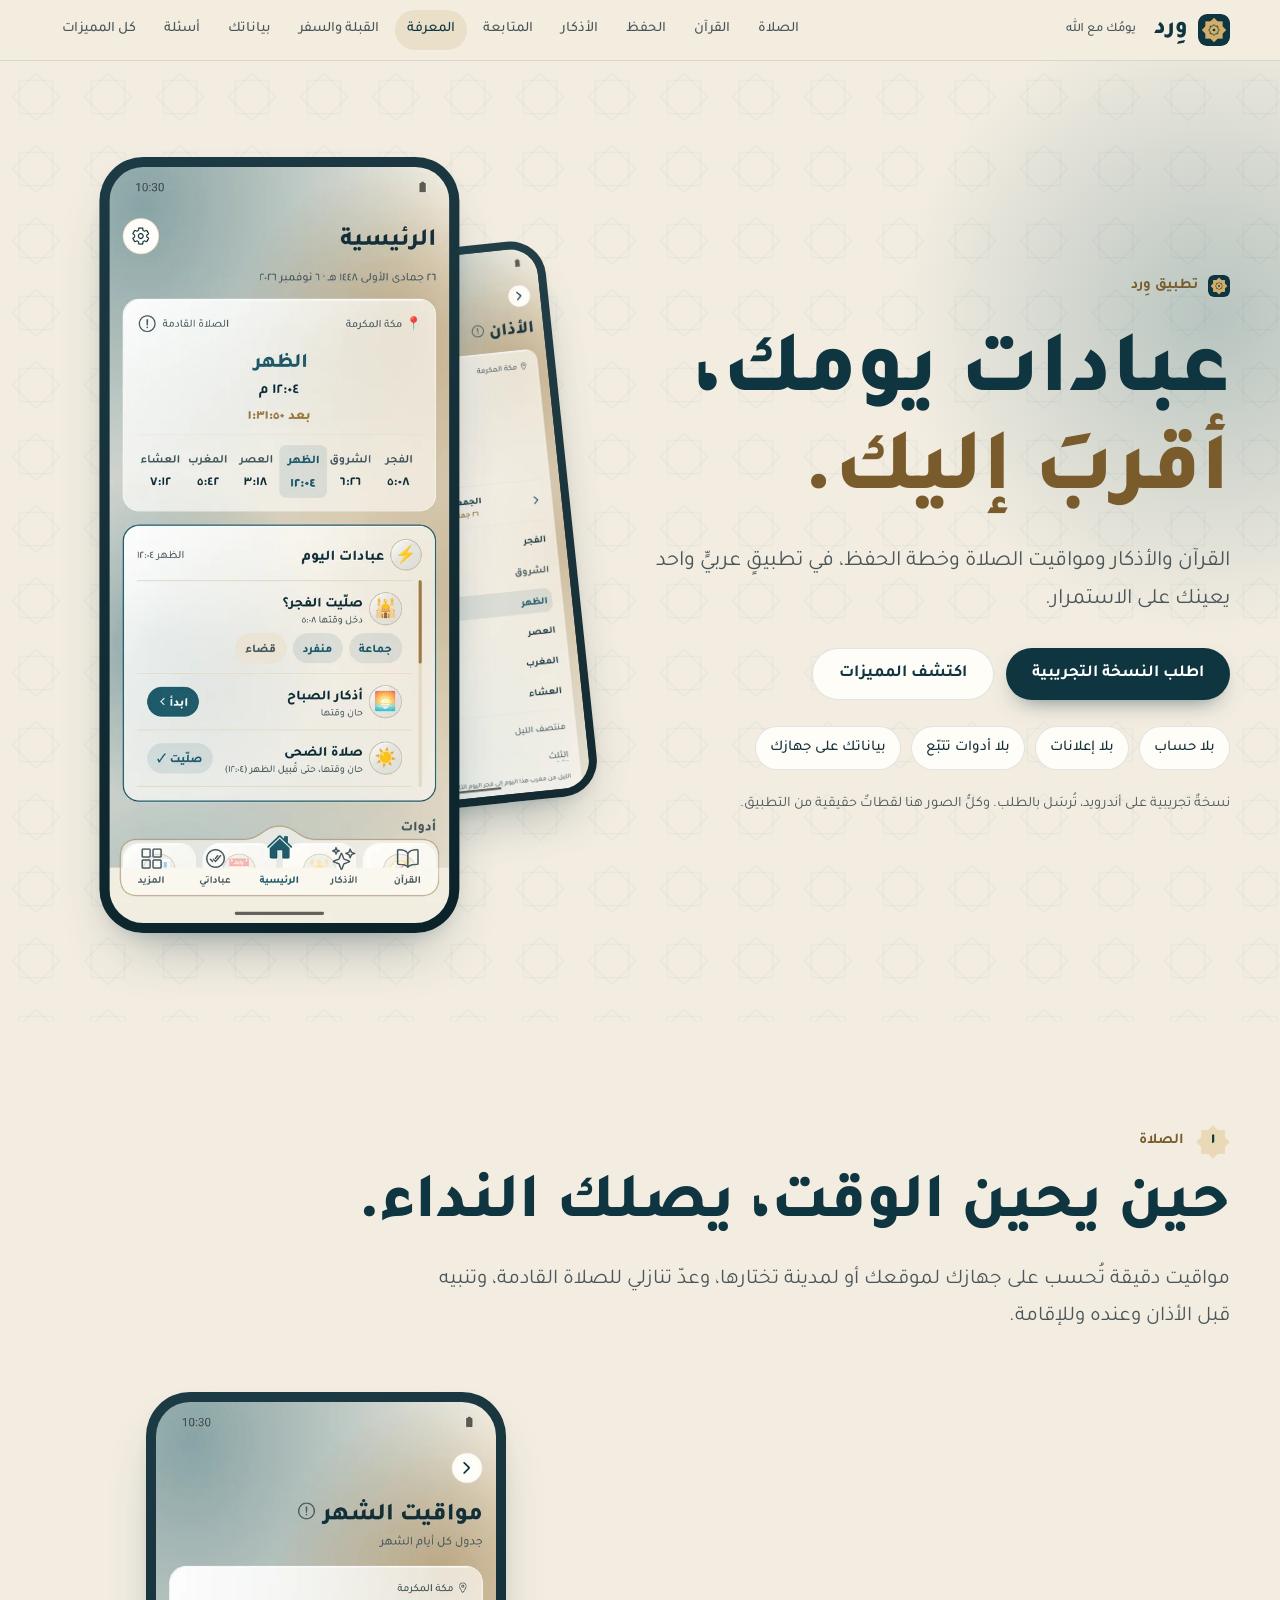
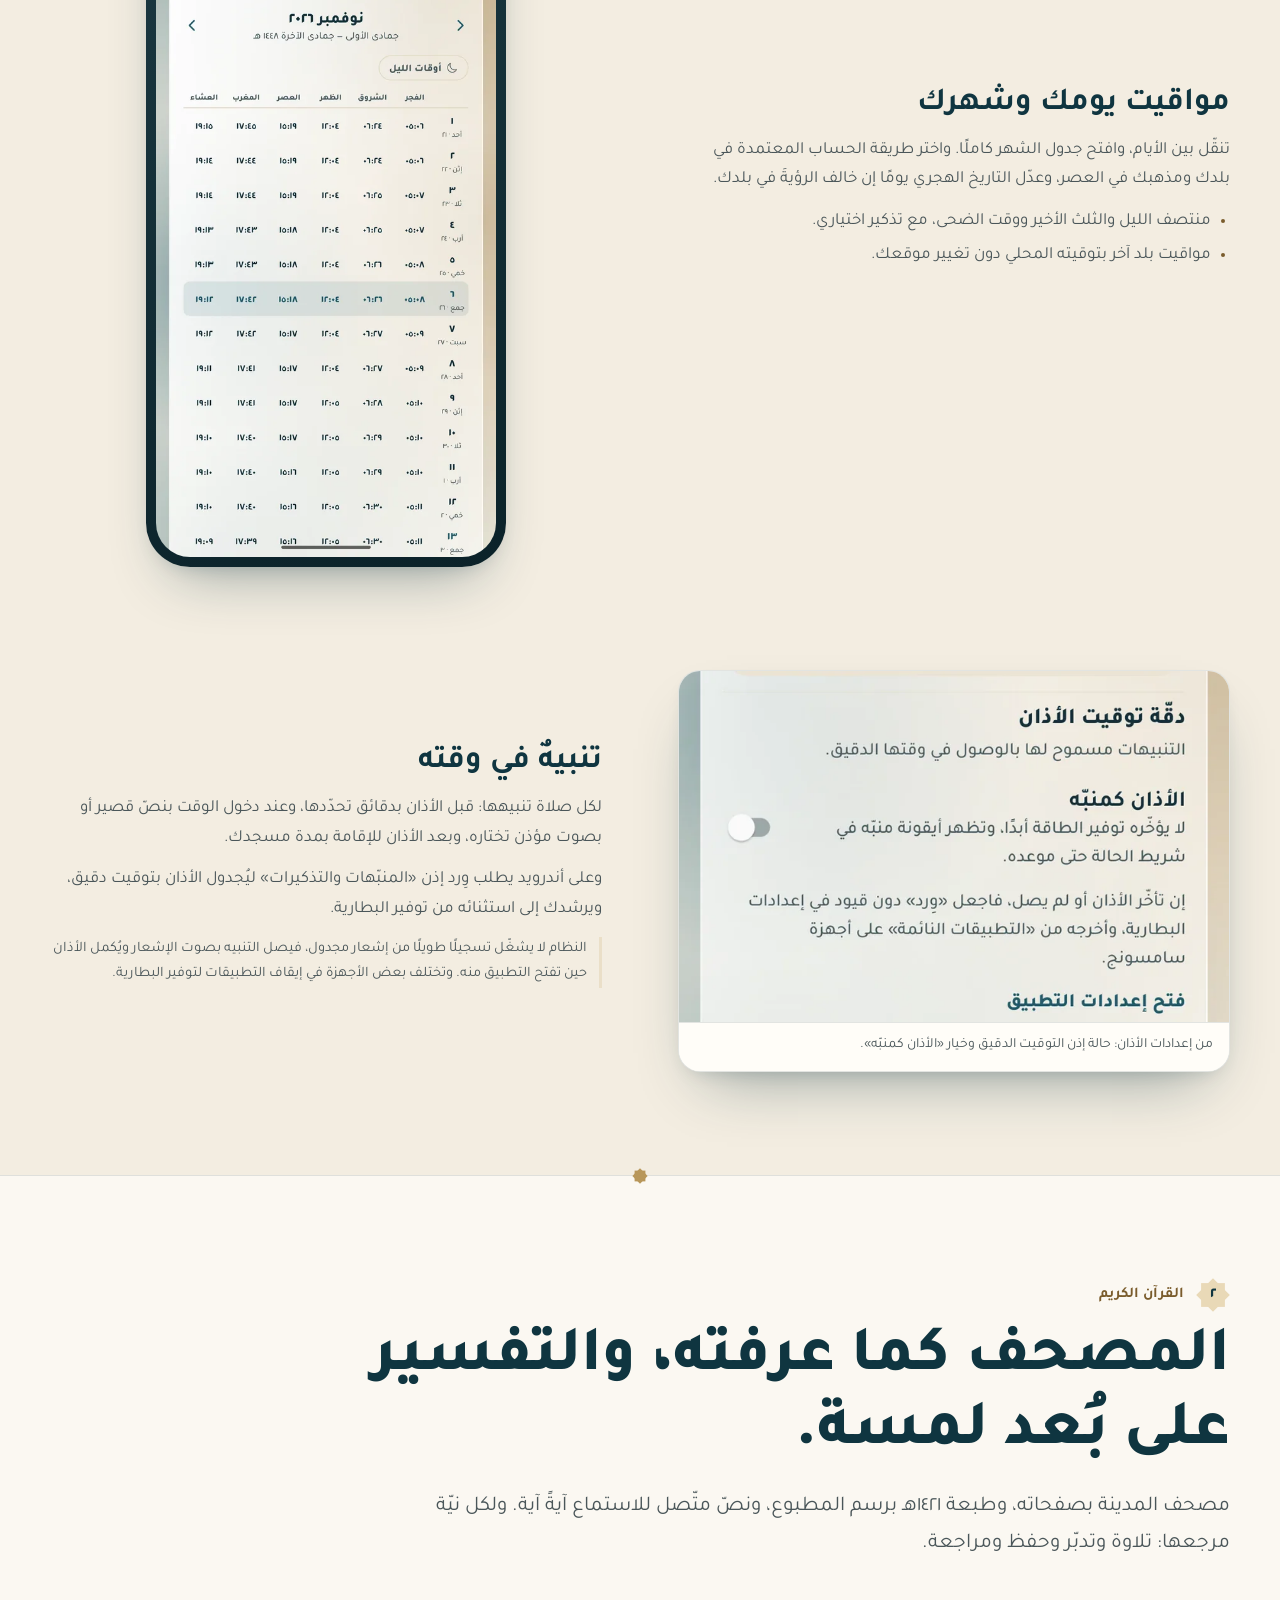
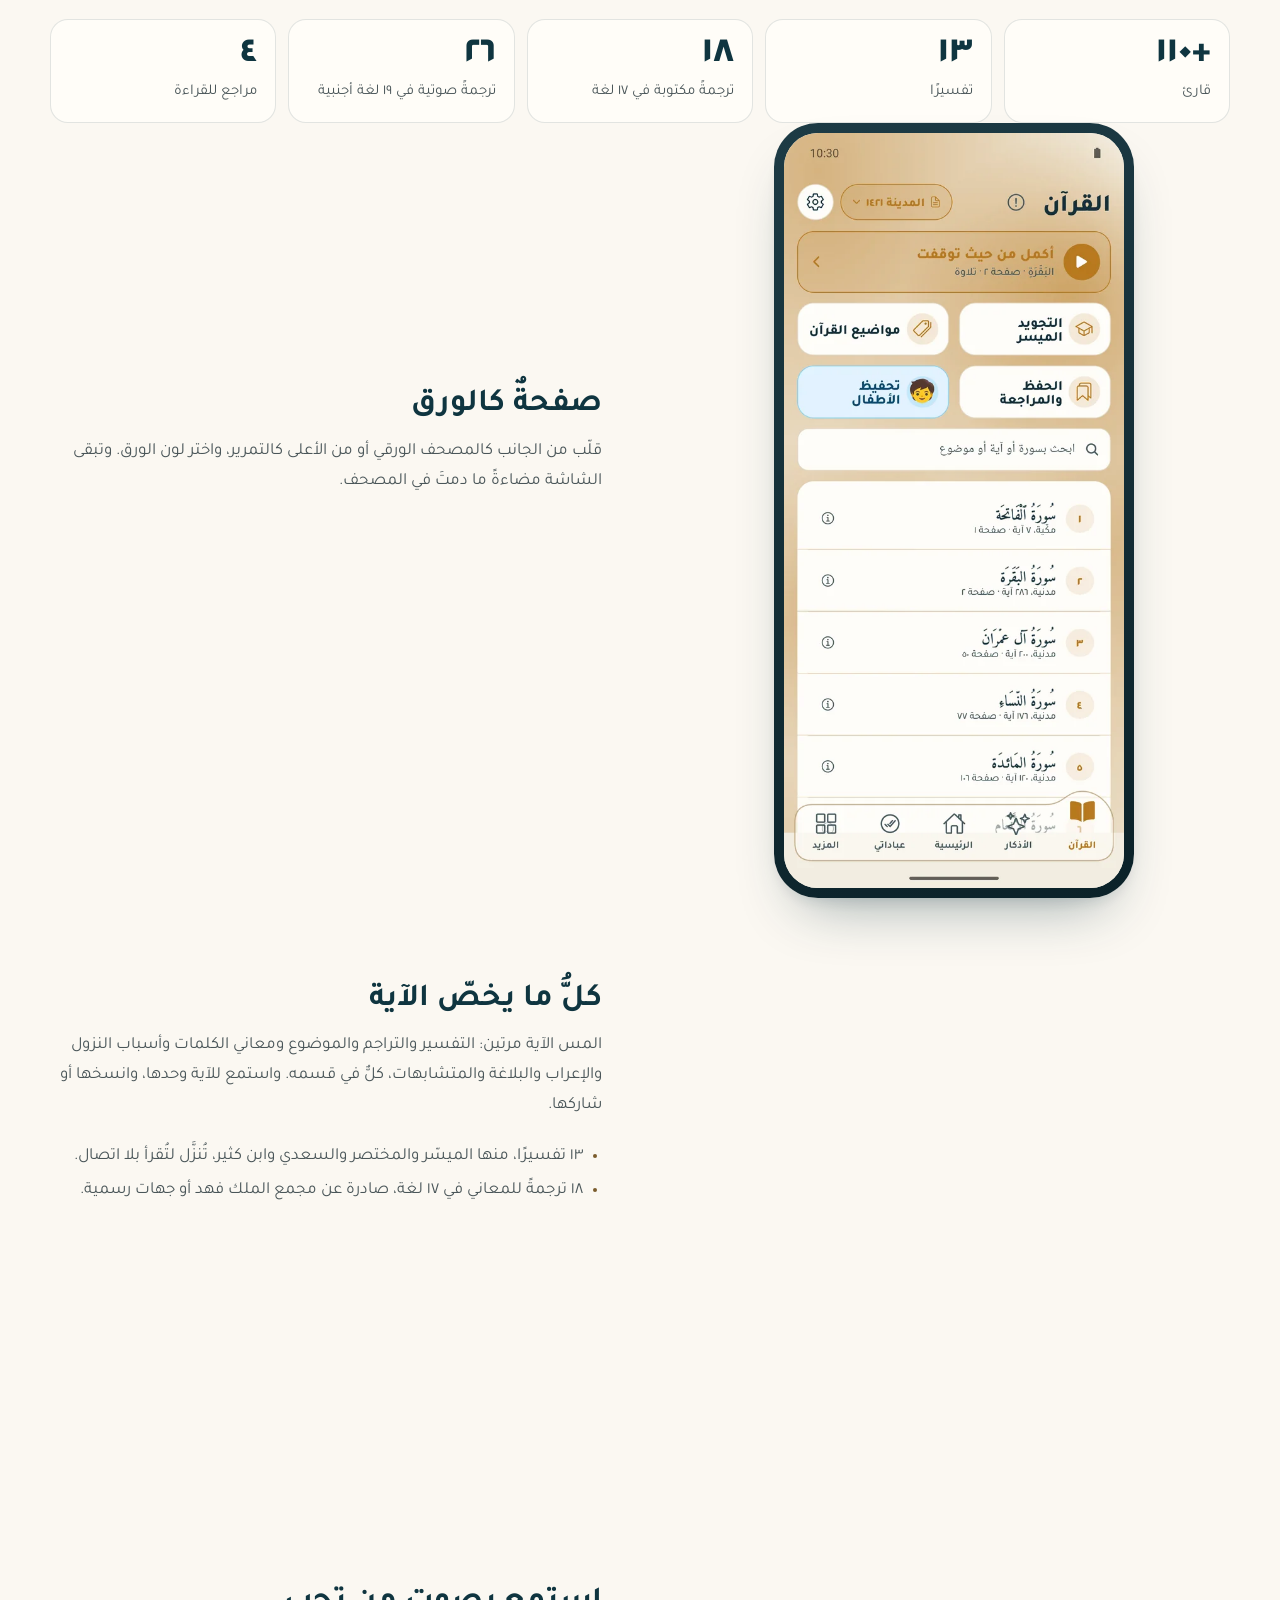
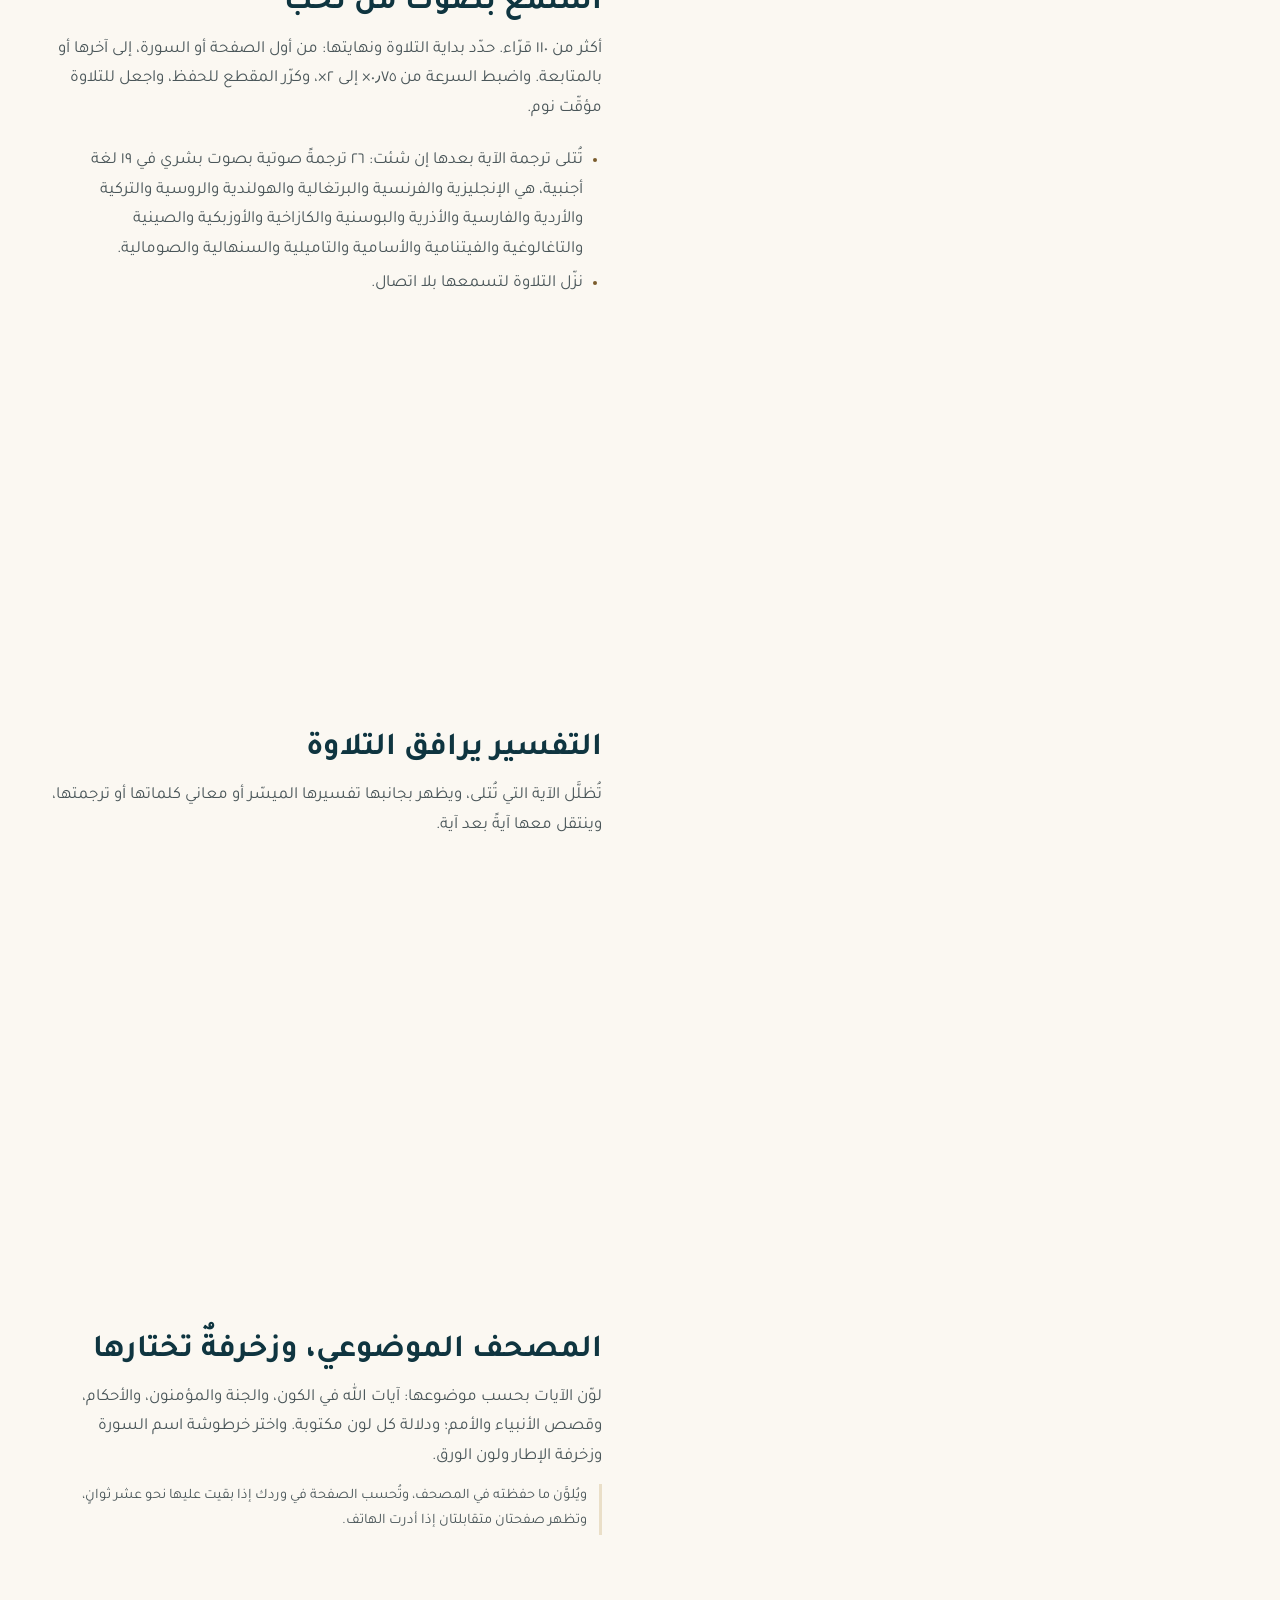
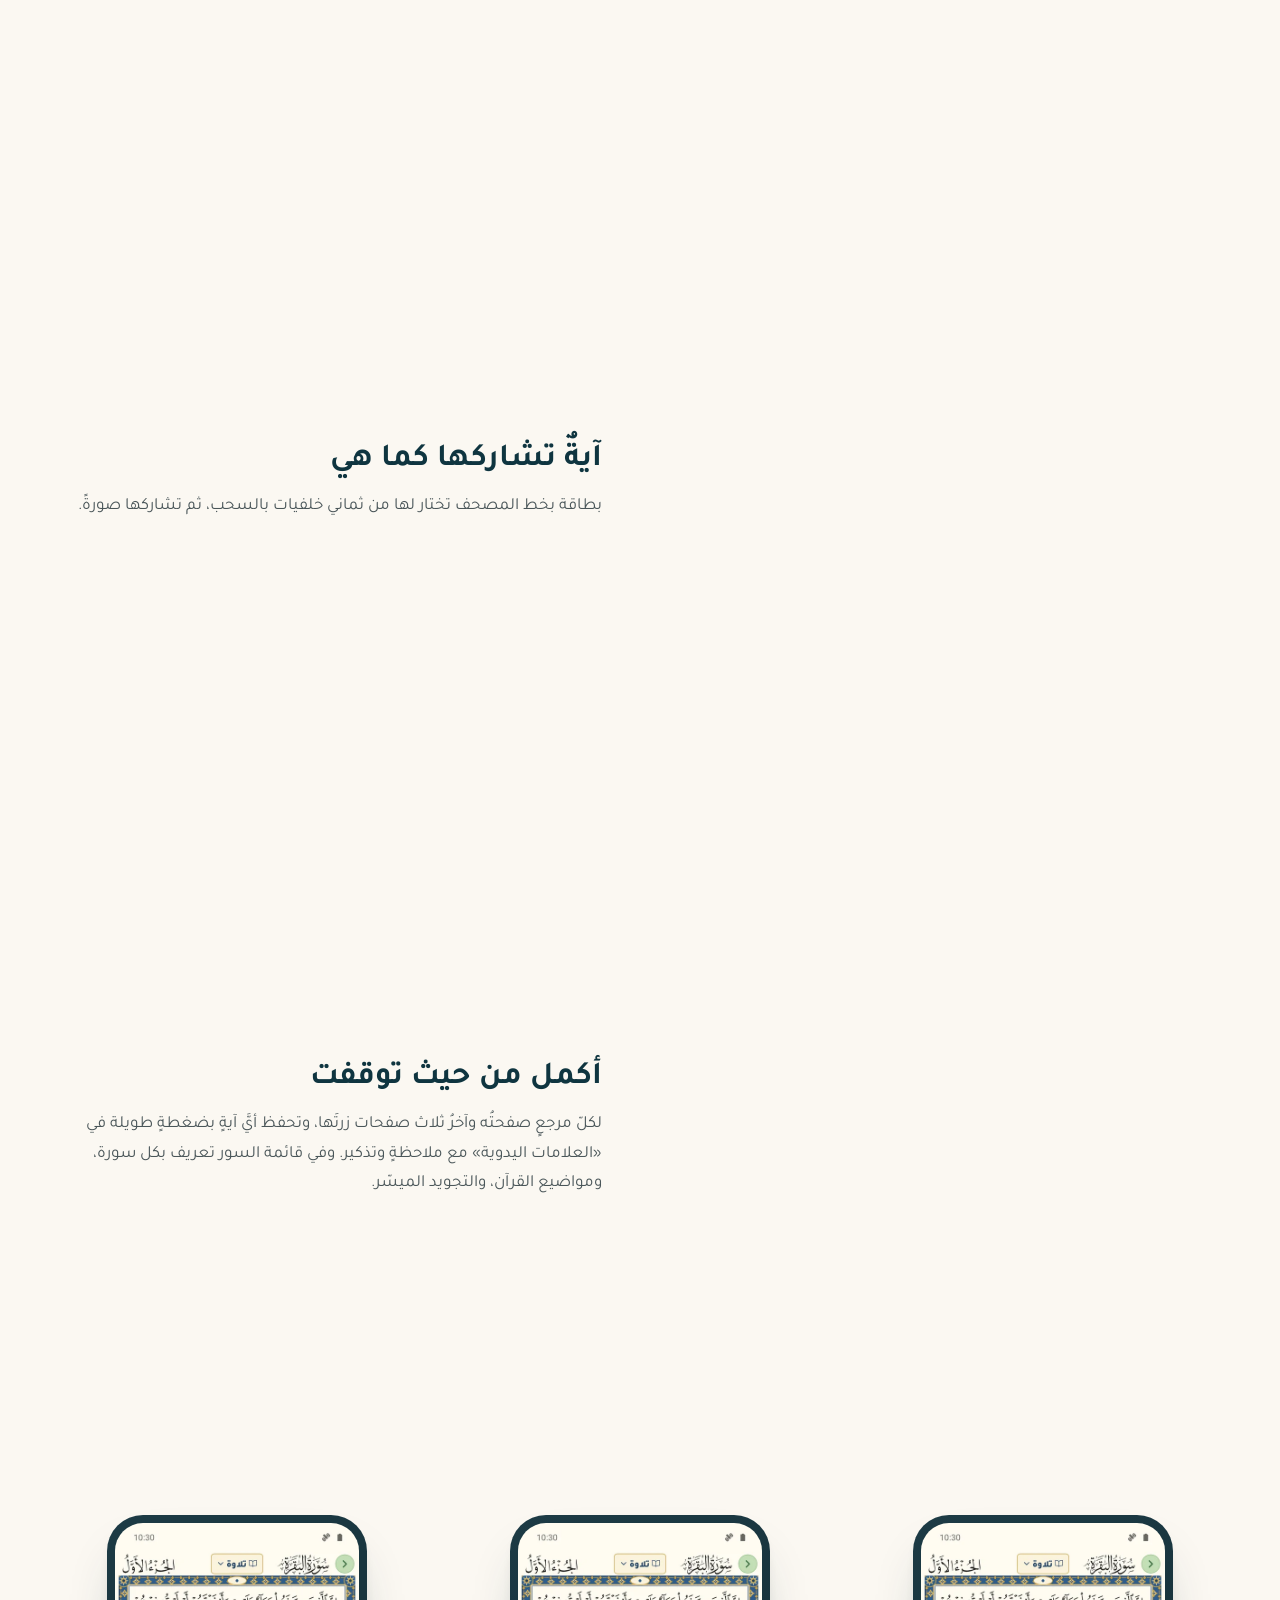
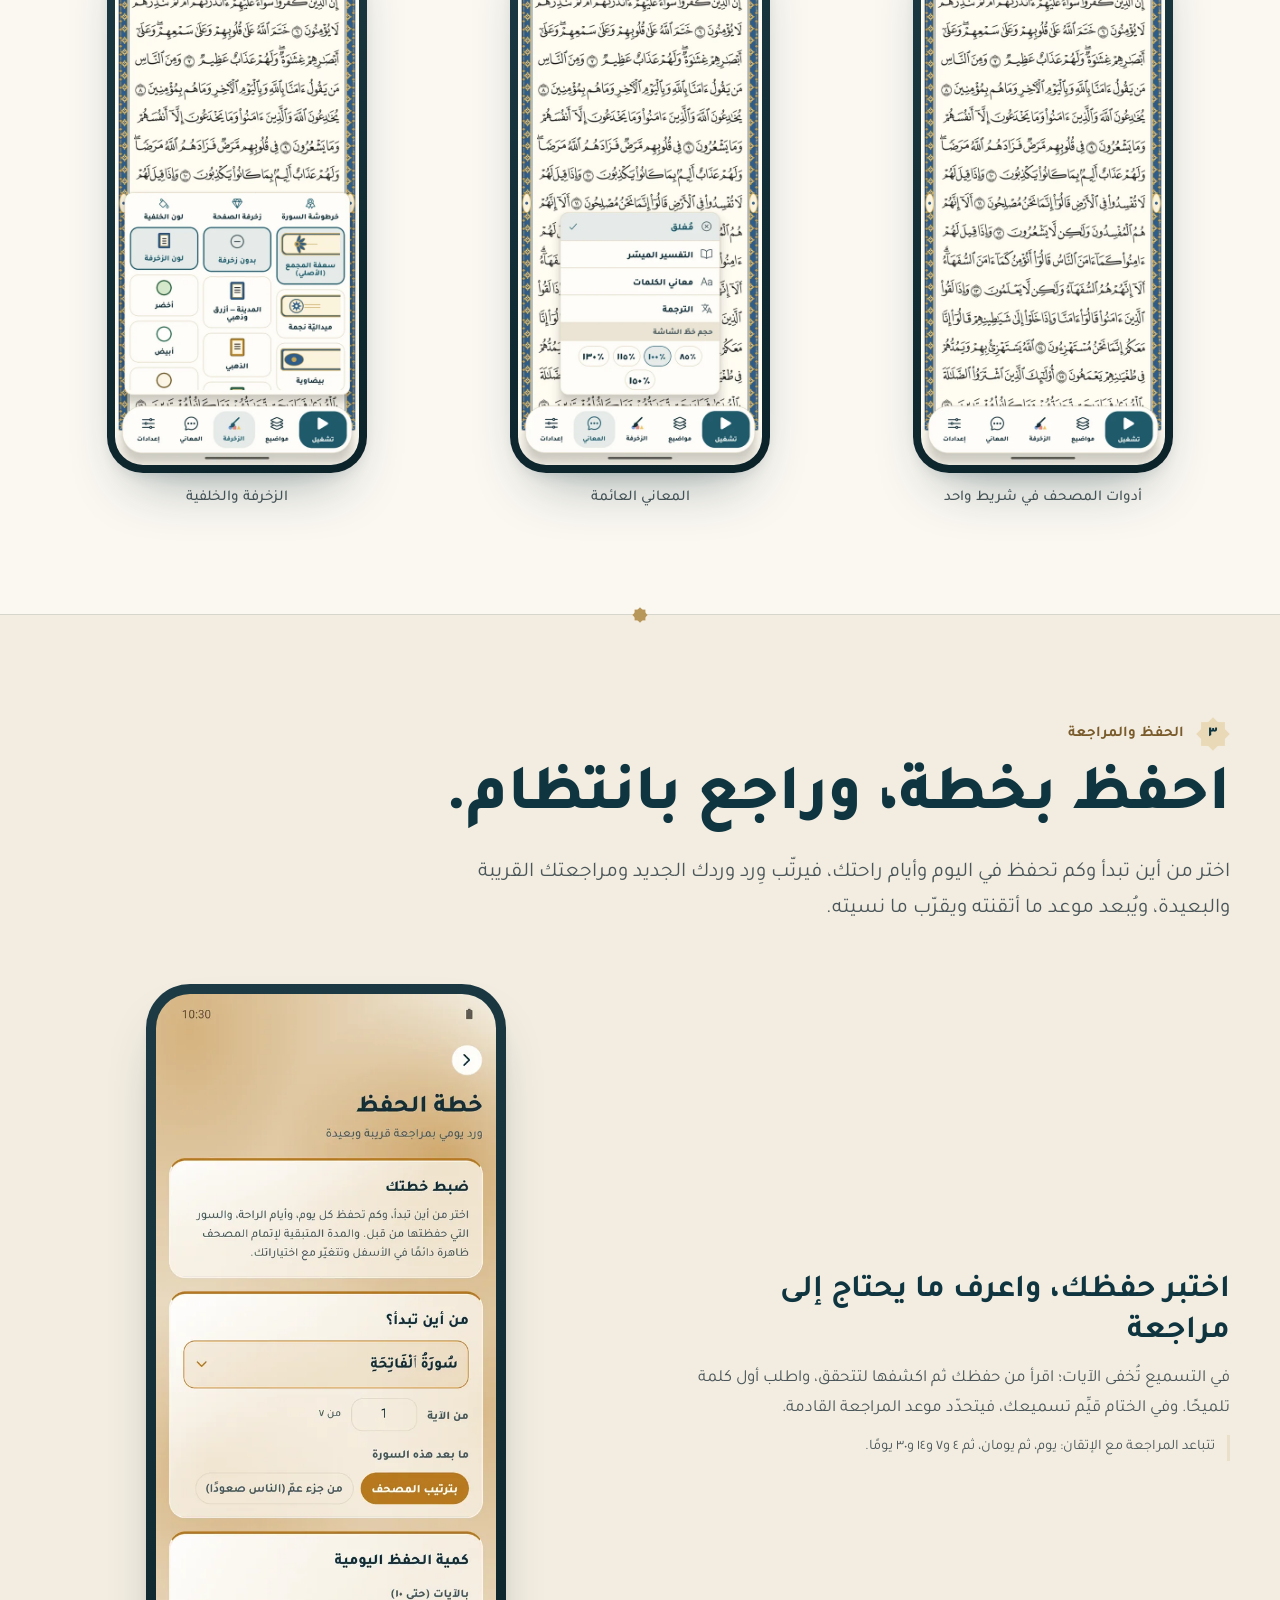
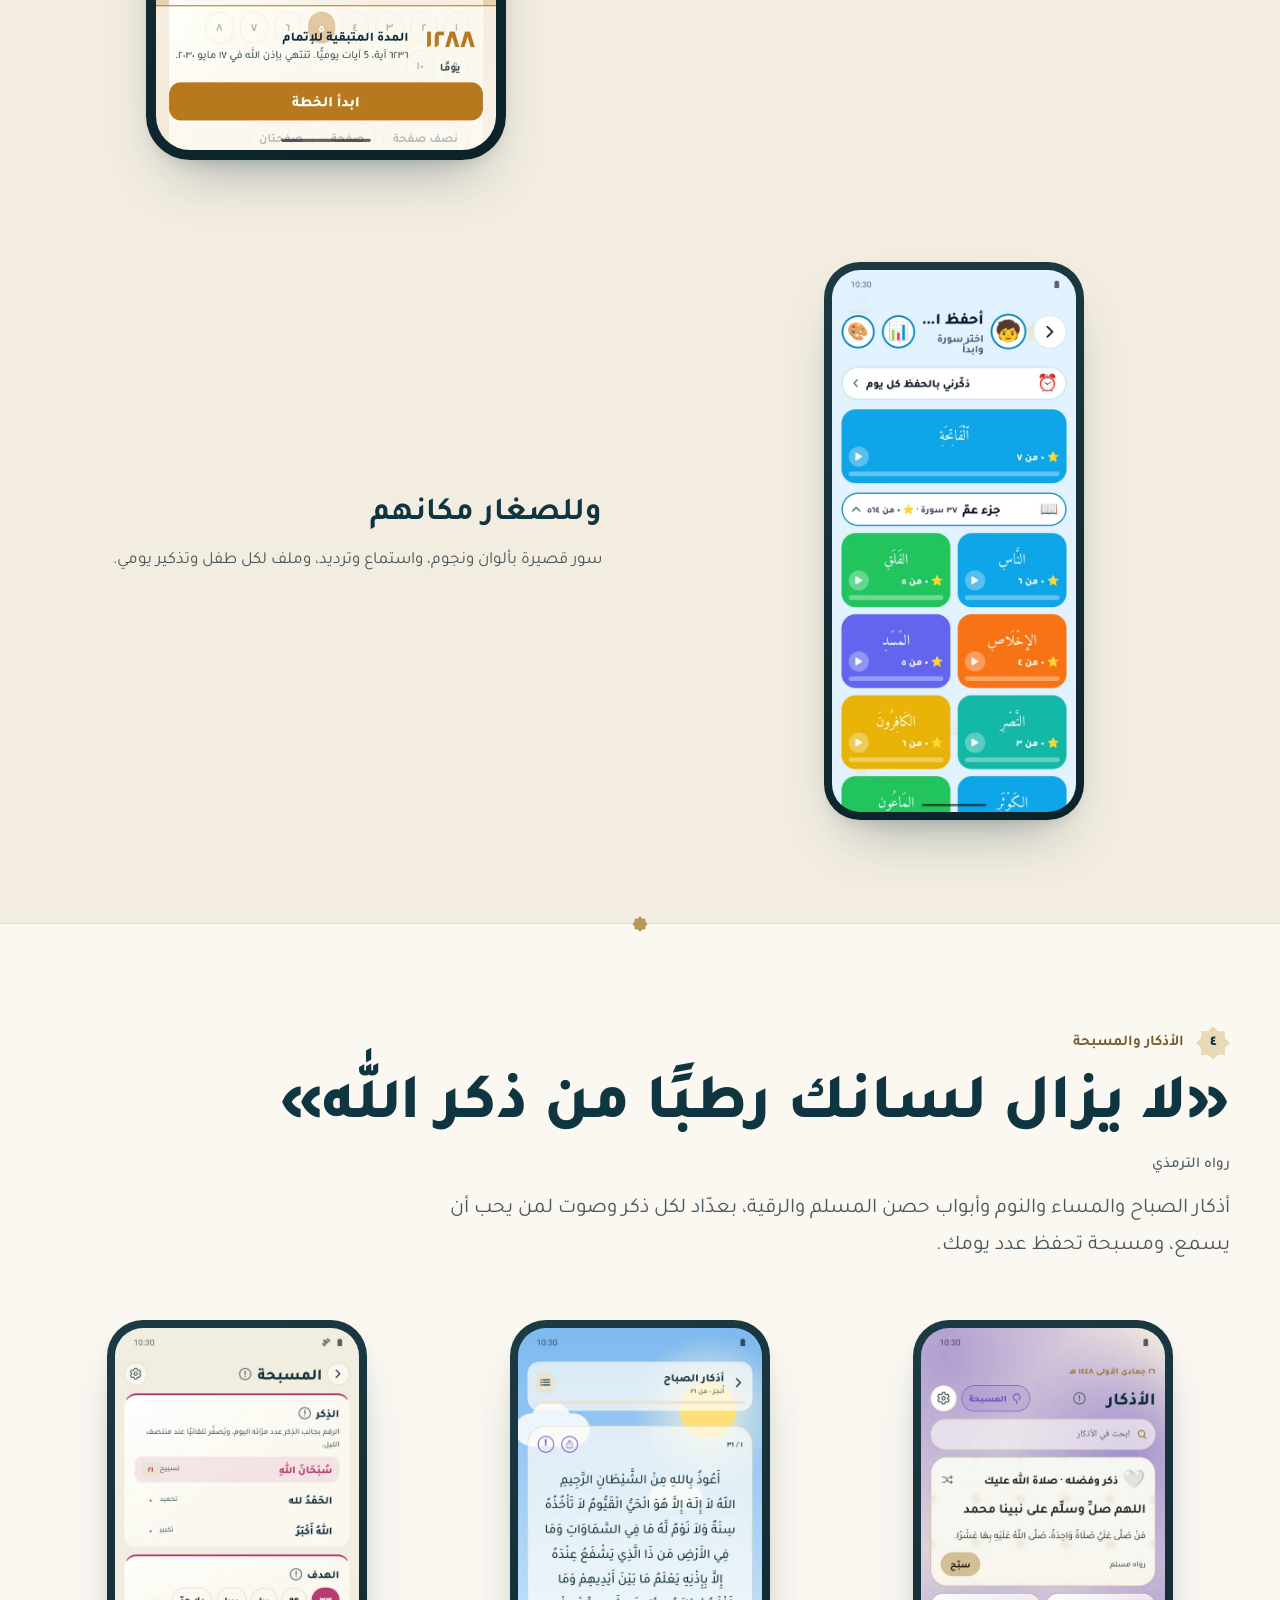
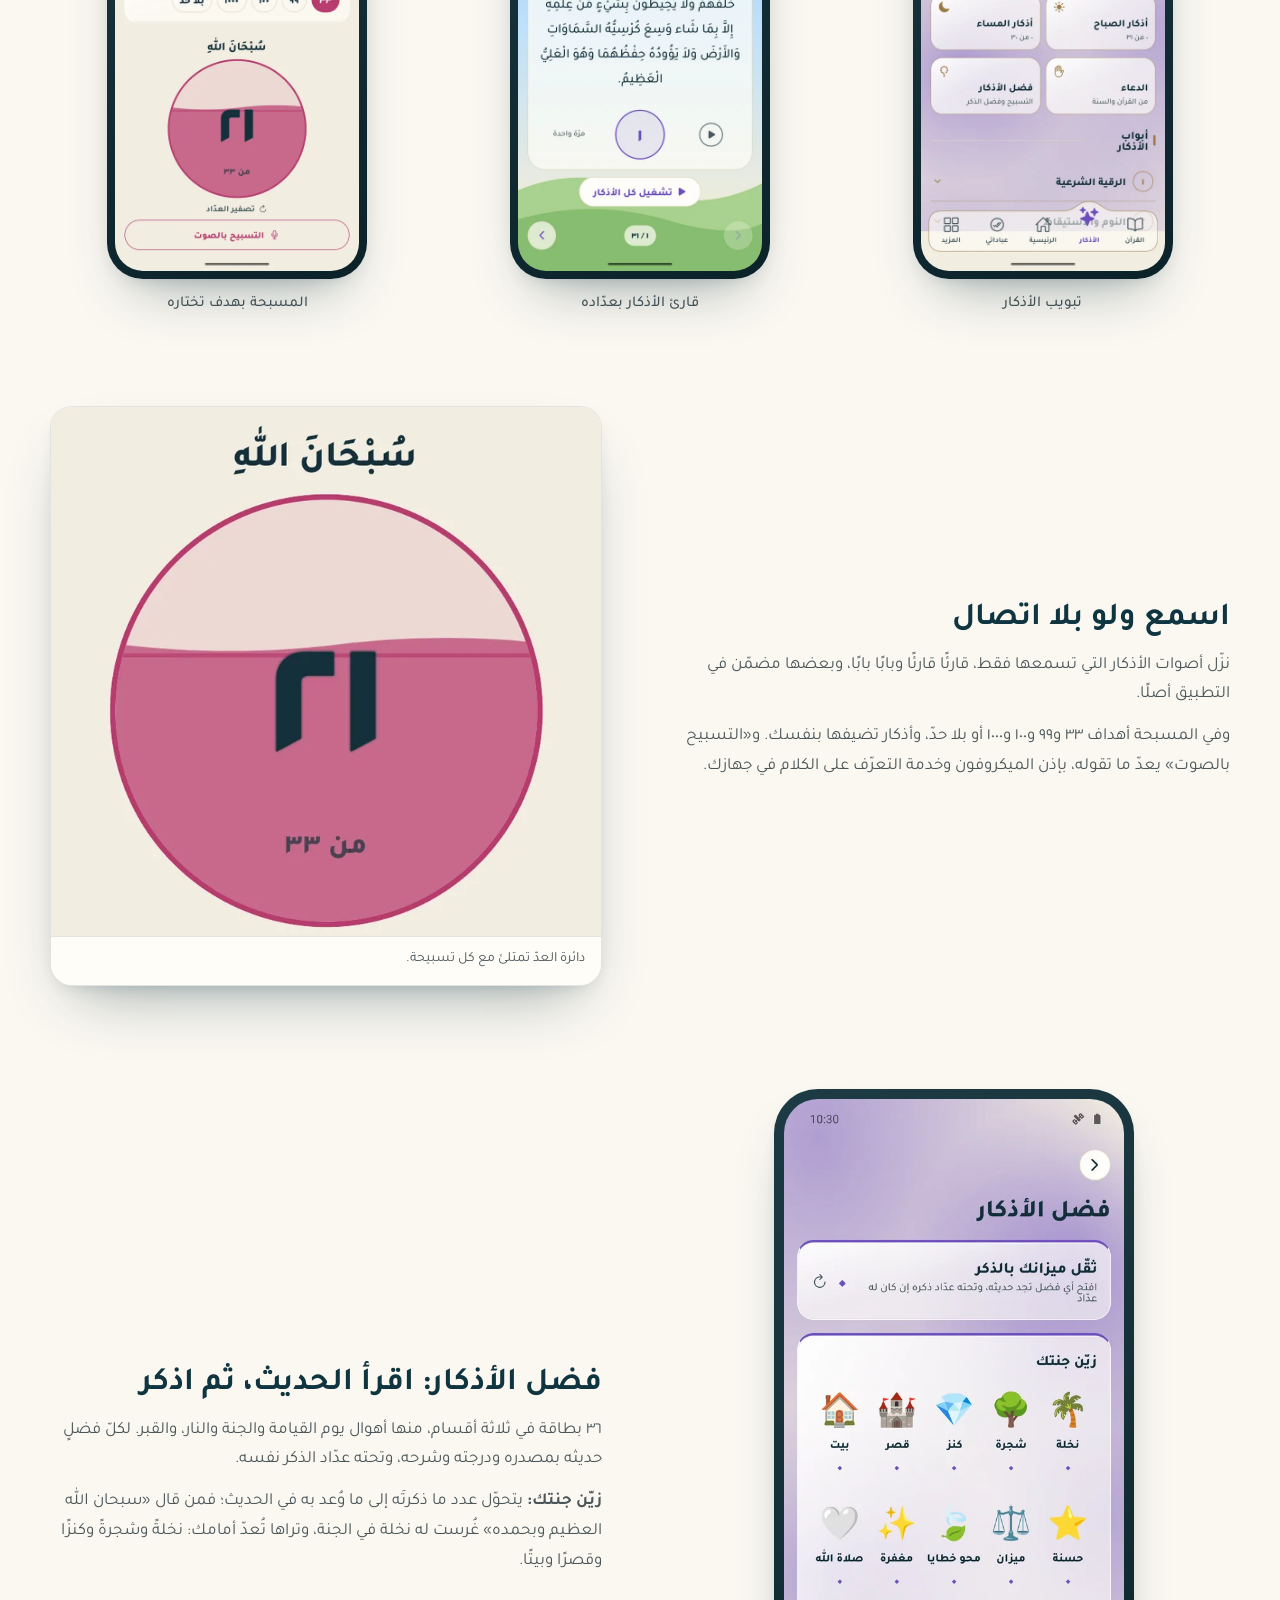
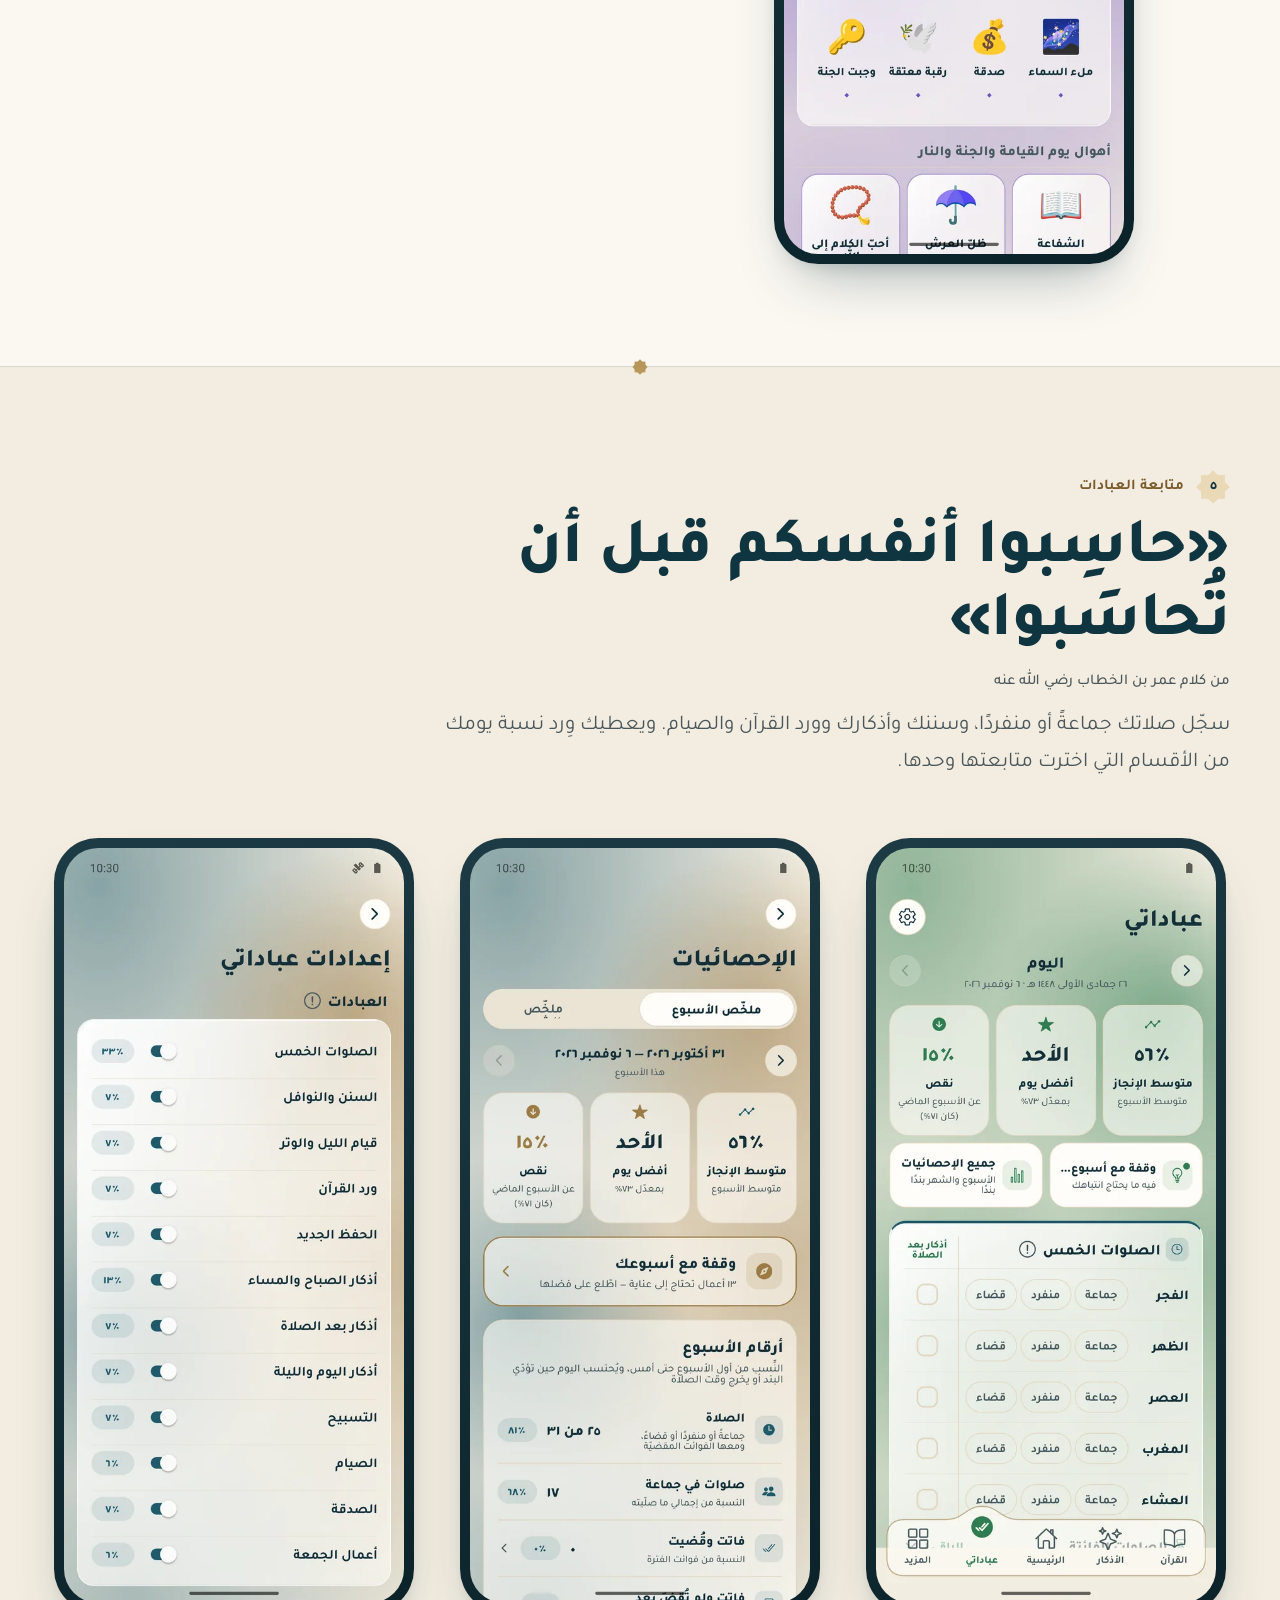
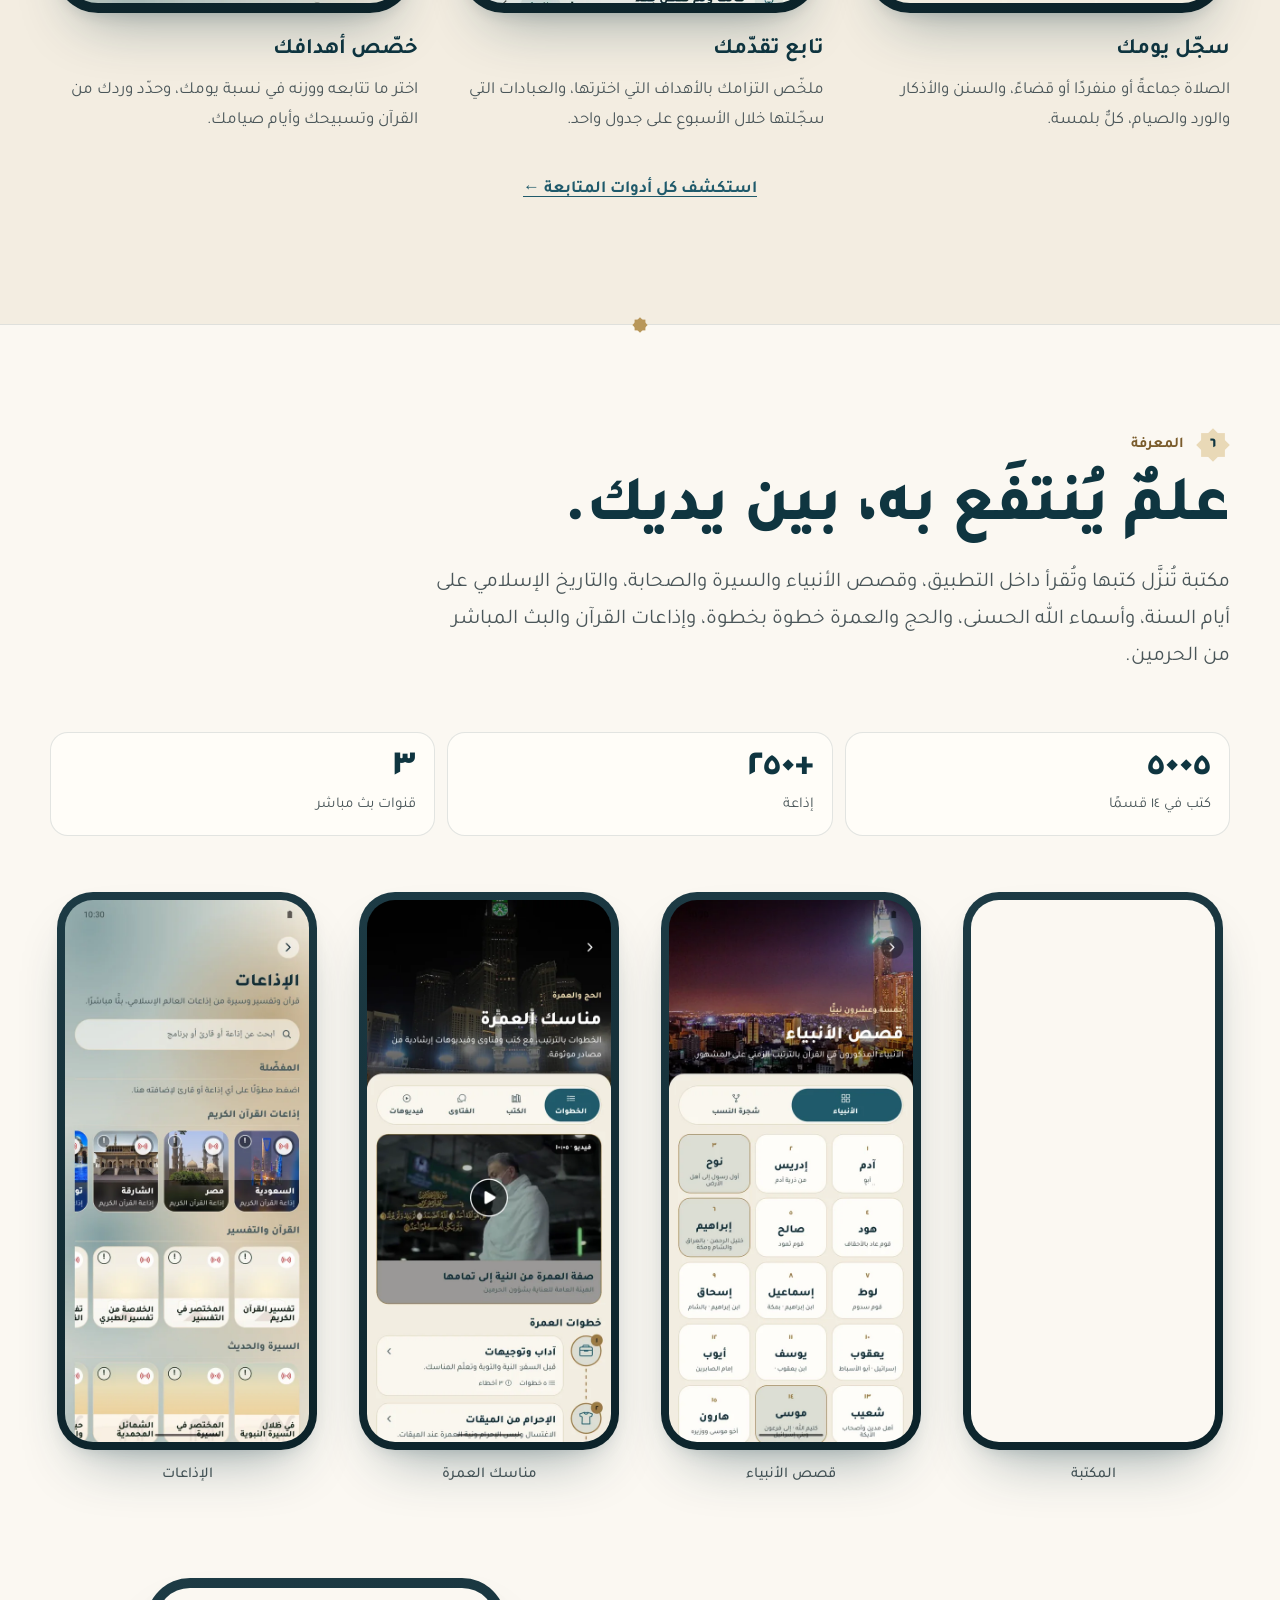
==== commit 6cc98f51: "Show reciter count and the foreign languages of audio translations Co-Authored-By: Claude Sonnet 5.5" ====
--- a/index.html
+++ b/index.html
@@ -105,9 +105,10 @@
     <h2 id="quran-title" class="reveal">المصحف كما عرفته، والتفسير على بُعد لمسة.</h2>
     <p class="intro reveal">مصحف المدينة بصفحاته، وطبعة ١٤٢١هـ برسم المطبوع، ونصّ متّصل للاستماع آيةً آية. ولكل نيّة مرجعها: تلاوة وتدبّر وحفظ ومراجعة.</p>
     <ul class="counts reveal" aria-label="المصحف بالأرقام">
-      <li><b>+١٠٠</b><span>قارئ</span></li>
+      <li><b>+١١٠</b><span>قارئ</span></li>
       <li><b>١٣</b><span>تفسيرًا</span></li>
-      <li><b>١٨</b><span>ترجمةً في ١٧ لغة</span></li>
+      <li><b>١٨</b><span>ترجمةً مكتوبة في ١٧ لغة</span></li>
+      <li><b>٢٦</b><span>ترجمةً صوتية في ١٩ لغة أجنبية</span></li>
       <li><b>٤</b><span>مراجع للقراءة</span></li>
     </ul>
 
@@ -140,9 +141,9 @@
         </div>
         <div class="step point" data-step="recite">
           <h3>استمع بصوت من تحب</h3>
-          <p>أكثر من مئة قارئ. حدّد بداية التلاوة ونهايتها: من أول الصفحة أو السورة، إلى آخرها أو بالمتابعة. واضبط السرعة من ٠٫٧٥× إلى ٢×، وكرّر المقطع للحفظ، واجعل للتلاوة مؤقّت نوم.</p>
+          <p>أكثر من ١١٠ قرّاء. حدّد بداية التلاوة ونهايتها: من أول الصفحة أو السورة، إلى آخرها أو بالمتابعة. واضبط السرعة من ٠٫٧٥× إلى ٢×، وكرّر المقطع للحفظ، واجعل للتلاوة مؤقّت نوم.</p>
           <ul>
-            <li>تُتلى ترجمة الآية بعدها إن شئت.</li>
+            <li>تُتلى ترجمة الآية بعدها إن شئت: ٢٦ ترجمةً صوتية بصوت بشري في ١٩ لغة أجنبية، هي الإنجليزية والفرنسية والبرتغالية والهولندية والروسية والتركية والأردية والفارسية والأذرية والبوسنية والكازاخية والأوزبكية والصينية والتاغالوغية والفيتنامية والأسامية والتاميلية والسنهالية والصومالية.</li>
             <li>نزّل التلاوة لتسمعها بلا اتصال.</li>
           </ul>
           <div class="inline-shot phone"><img src="assets/img/mushaf-play-540.webp" srcset="assets/img/mushaf-play-540.webp 540w, assets/img/mushaf-play-1080.webp 1080w" sizes="(max-width: 560px) 70vw, (max-width: 900px) 300px, 360px" width="540" height="1200" alt="لوحة تشغيل التلاوة فوق صفحة المصحف: السورة والقارئ وترجمة بعد التلاوة، والبداية والنهاية، والسرعة والتكرار ومؤقّت النوم، وزرّا «شغّل» و«تنزيل»." loading="lazy" decoding="async"></div>
@@ -454,7 +455,7 @@
 <details class="feature" id="f-zakhrafa"><summary><span>الزخرفة والخلفية</span><span class="sum">اختر خرطوشة اسم السورة وزخرفة إطار الصفحة ولون الخلفية.</span></summary><div class="body"><dl><dt>مكانها</dt><dd>زرّ «الزخرفة» أسفل المصحف.</dd><dt>طريقة الاستعمال</dt><dd>المس الشكل لتراه على الصفحة مباشرة.</dd><dt>الخيارات</dt><dd>خراطيش متعددة (منها سعفة المجمع الأصلية)، وزخارف المدينة والذهبي، أو بلا زخرفة؛ وألوان ورق متعددة.</dd></dl><div class="thumb"><img src="assets/img/mushaf-zakhrafa-540.webp" srcset="assets/img/mushaf-zakhrafa-540.webp 540w, assets/img/mushaf-zakhrafa-1080.webp 1080w" sizes="140px" width="540" height="1200" loading="lazy" decoding="async" alt="لقطة من التطبيق: الزخرفة والخلفية"></div></div></details>
 <details class="feature" id="f-mushaf-more"><summary><span>تفاصيل في المصحف</span><span class="sum">تلوين ما حفظته في المصحف، وتسجيل وردك تلقائيًا، وصفحتان متقابلتان في الوضع الأفقي.</span></summary><div class="body"><dl><dt>مكانها</dt><dd>إعدادات المصحف.</dd><dt>طريقة الاستعمال</dt><dd>تُحسب الصفحة في وردك إذا بقيت عليها نحو عشر ثوانٍ، وتنتقل بين الأجزاء والسور وأرقام الصفحات من الشريط العلوي.</dd><dt>الخيارات</dt><dd>تنزيل تلاوات القرّاء لتعمل بلا اتصال.</dd></dl></div></details>
 <details class="feature" id="f-share"><summary><span>مشاركة الآية صورة</span><span class="sum">بطاقة بخط المصحف للمشاركة.</span></summary><div class="body"><dl><dt>مكانها</dt><dd>شاشة الآية ← «مشاركة صورة».</dd><dt>طريقة الاستعمال</dt><dd>اسحب يمينًا أو يسارًا لتغيير الخلفية ثم شارك.</dd><dt>الخيارات</dt><dd>ثماني خلفيات.</dd></dl><div class="thumb"><img src="assets/img/ayah-image-540.webp" srcset="assets/img/ayah-image-540.webp 540w, assets/img/ayah-image-1080.webp 1080w" sizes="140px" width="540" height="1200" loading="lazy" decoding="async" alt="لقطة من التطبيق: مشاركة الآية صورة"></div></div></details>
-<details class="feature" id="f-tafsir"><summary><span>التفاسير والقرّاء والتراجم</span><span class="sum">أكثر من ١٠٠ قارئ، و١٣ تفسيرًا (منها الميسّر والمختصر والسعدي وابن كثير)، و١٨ ترجمةً للمعاني في ١٧ لغة.</span></summary><div class="body"><dl><dt>مكانها</dt><dd>إعدادات القرآن ← القرّاء والتفاسير / ترجمة المعاني.</dd><dt>طريقة الاستعمال</dt><dd>اختر التفسير أو الترجمة ونزّلها لتُقرأ بلا اتصال.</dd><dt>الخيارات</dt><dd>«المصحف المعلّم» يقرأ الآية ويترك وقتًا لترديدها.</dd><dt>ما تحتاجه</dt><dd>الاستماع يحتاج اتصالًا؛ التنزيل اختياري.</dd></dl></div></details>
+<details class="feature" id="f-tafsir"><summary><span>التفاسير والقرّاء والتراجم</span><span class="sum">أكثر من ١١٠ قرّاء، و٢٦ ترجمةً صوتية في ١٩ لغة أجنبية، و١٣ تفسيرًا (منها الميسّر والمختصر والسعدي وابن كثير)، و١٨ ترجمةً للمعاني في ١٧ لغة.</span></summary><div class="body"><dl><dt>مكانها</dt><dd>إعدادات القرآن ← القرّاء والتفاسير / ترجمة المعاني.</dd><dt>طريقة الاستعمال</dt><dd>اختر التفسير أو الترجمة ونزّلها لتُقرأ بلا اتصال.</dd><dt>الخيارات</dt><dd>«المصحف المعلّم» يقرأ الآية ويترك وقتًا لترديدها.</dd><dt>ما تحتاجه</dt><dd>الاستماع يحتاج اتصالًا؛ التنزيل اختياري.</dd></dl></div></details>
 <details class="feature" id="f-bookmarks"><summary><span>العلامات اليدوية</span><span class="sum">احفظ آيات بعينها مع ملاحظة وتذكير.</span></summary><div class="body"><dl><dt>مكانها</dt><dd>ضغطة طويلة على الآية؛ والقائمة من مرجع القراءة.</dd><dt>طريقة الاستعمال</dt><dd>ضغطة طويلة تحفظ، وأخرى تحذف.</dd><dt>الخيارات</dt><dd>تذكير بموعد تختاره، وملاحظة تحت الآية.</dd><dt>ما تحتاجه</dt><dd>إذن الإشعارات للتذكير.</dd></dl></div></details>
 <details class="feature" id="f-topics"><summary><span>مواضيع القرآن</span><span class="sum">آيات القرآن مجمّعة بحسب الموضوع.</span></summary><div class="body"><dl><dt>مكانها</dt><dd>تبويب القرآن ← مواضيع القرآن.</dd><dt>طريقة الاستعمال</dt><dd>ابحث عن موضوع أو تصفّح القائمة.</dd></dl><div class="thumb"><img src="assets/img/topics-540.webp" srcset="assets/img/topics-540.webp 540w, assets/img/topics-1080.webp 1080w" sizes="140px" width="540" height="1200" loading="lazy" decoding="async" alt="لقطة من التطبيق: مواضيع القرآن"></div></div></details>
 <details class="feature" id="f-tajweed"><summary><span>التجويد الميسّر</span><span class="sum">كتاب مختصر في أحكام التجويد بفصوله.</span></summary><div class="body"><dl><dt>مكانها</dt><dd>تبويب القرآن ← التجويد الميسّر.</dd><dt>طريقة الاستعمال</dt><dd>المس الفصل لقراءته.</dd><dt>الخيارات</dt><dd>حجم الخط.</dd></dl><div class="thumb"><img src="assets/img/tajweed-540.webp" srcset="assets/img/tajweed-540.webp 540w, assets/img/tajweed-1080.webp 1080w" sizes="140px" width="540" height="1200" loading="lazy" decoding="async" alt="لقطة من التطبيق: التجويد الميسّر"></div></div></details>
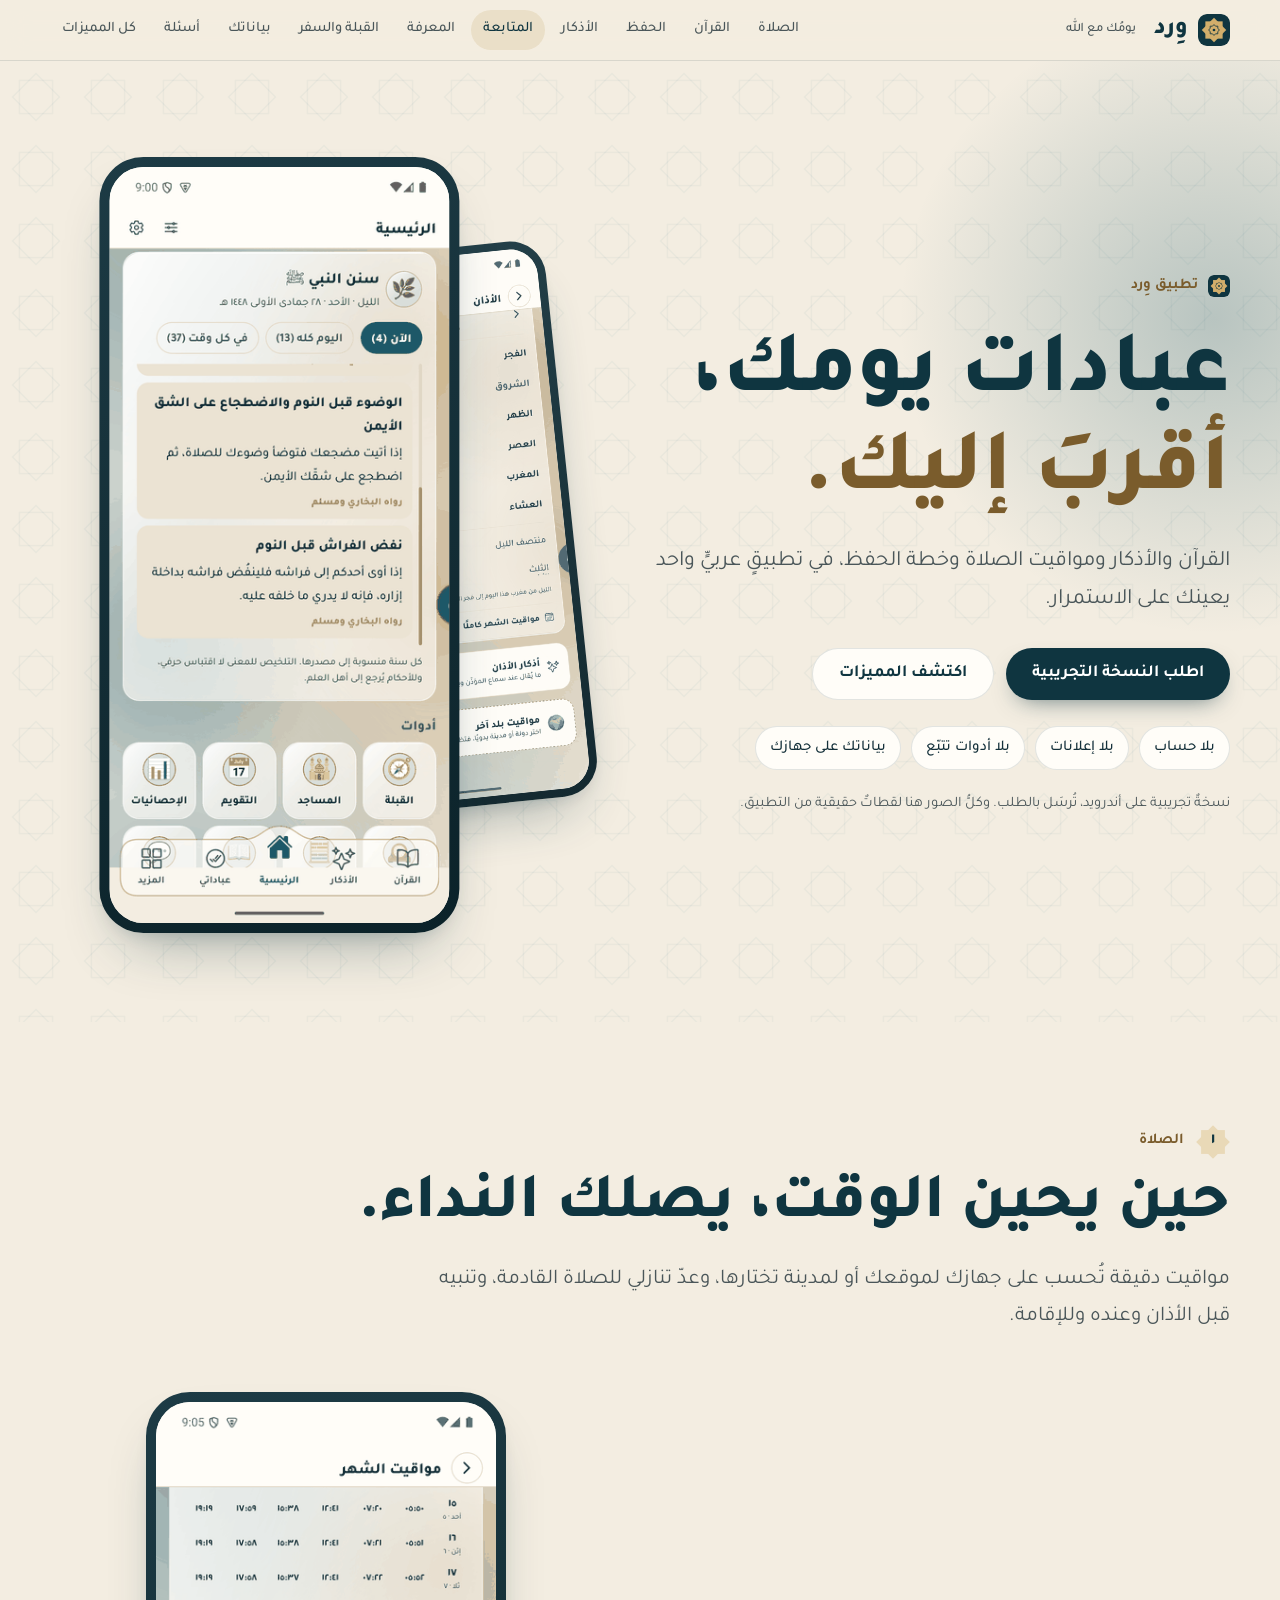
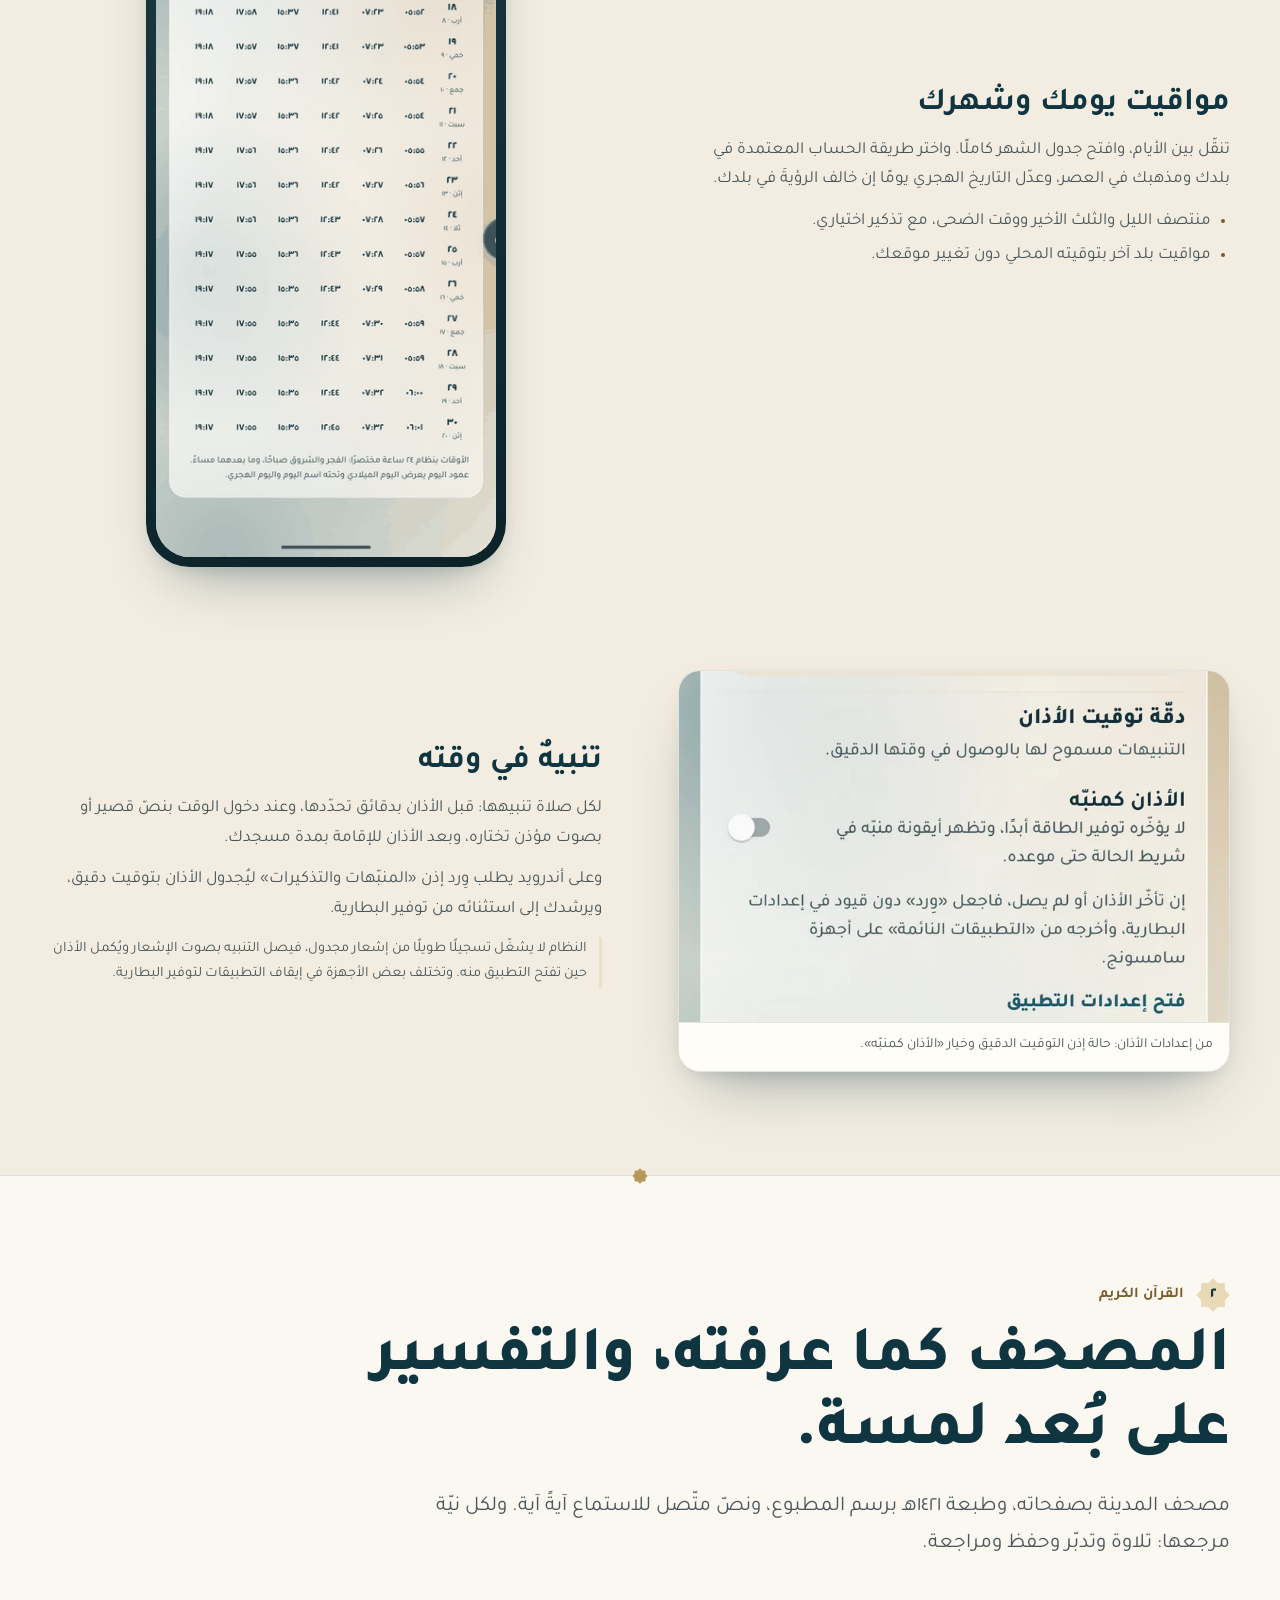
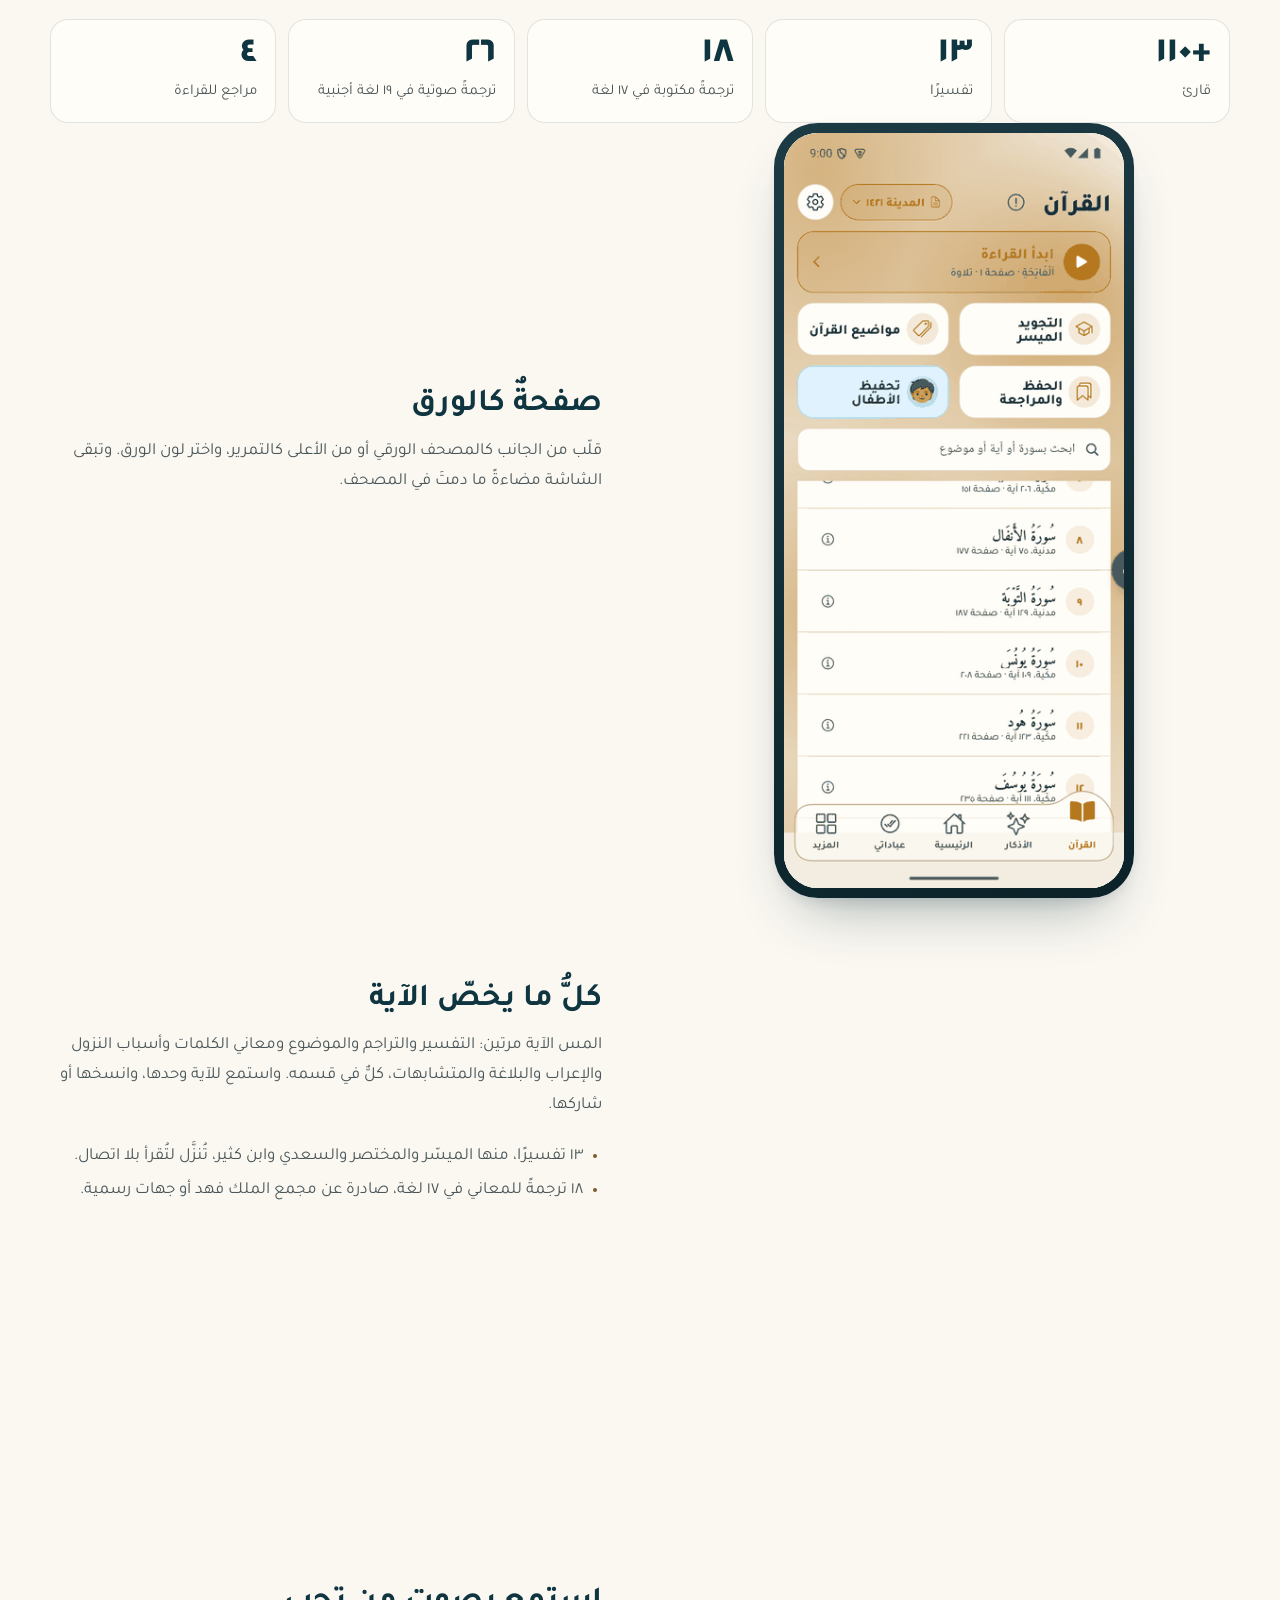
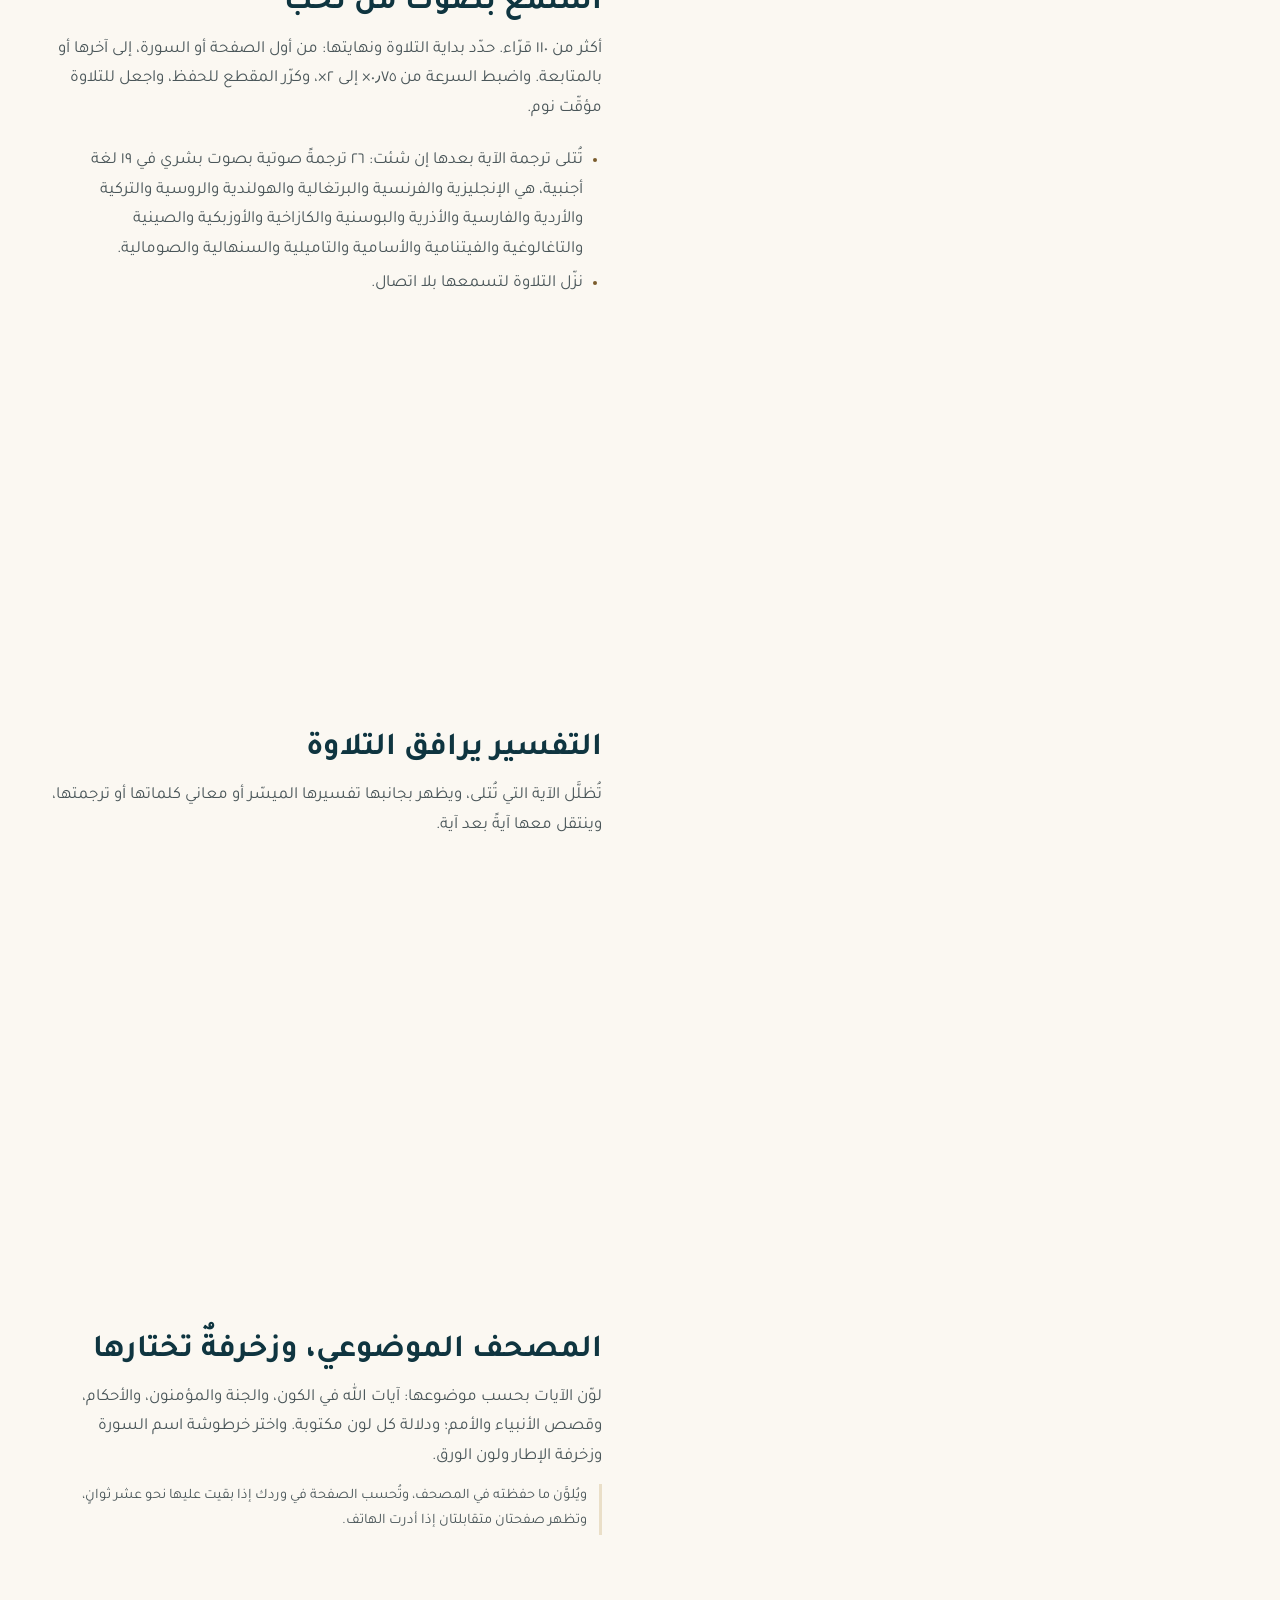
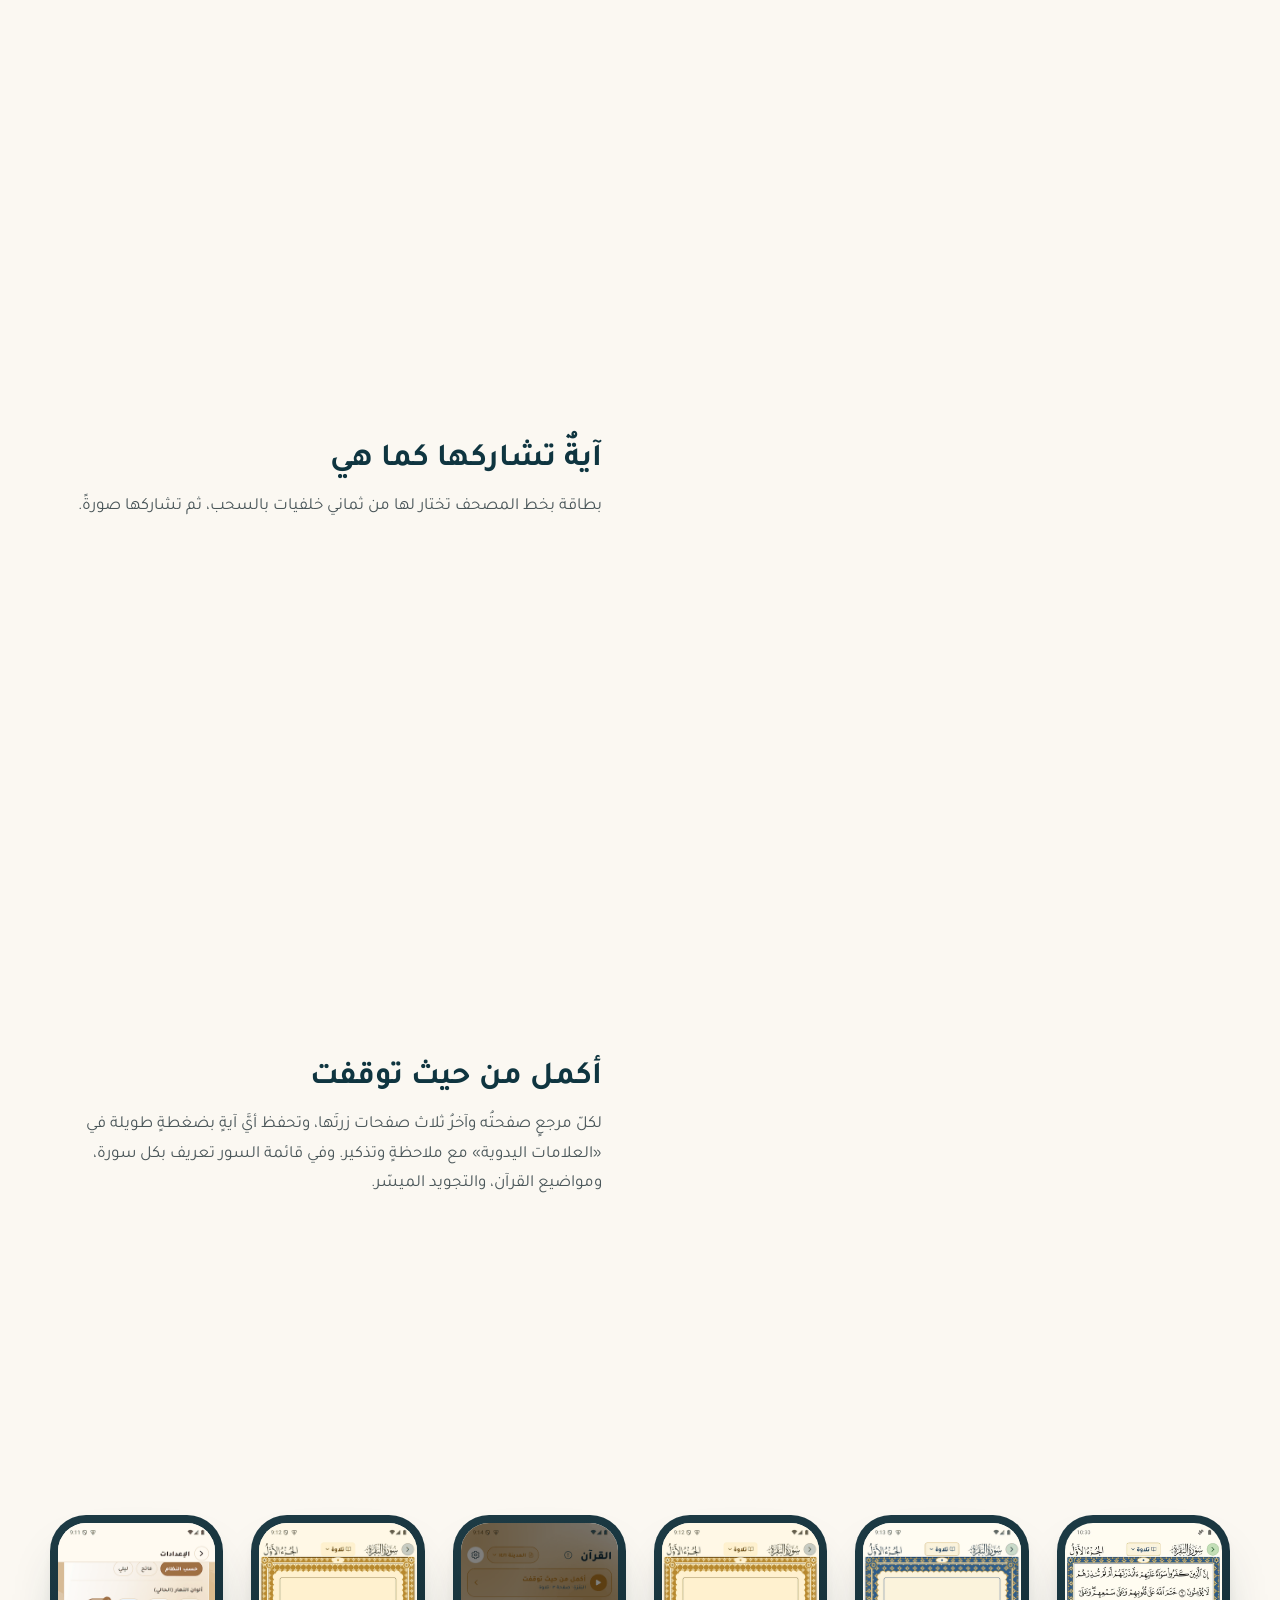
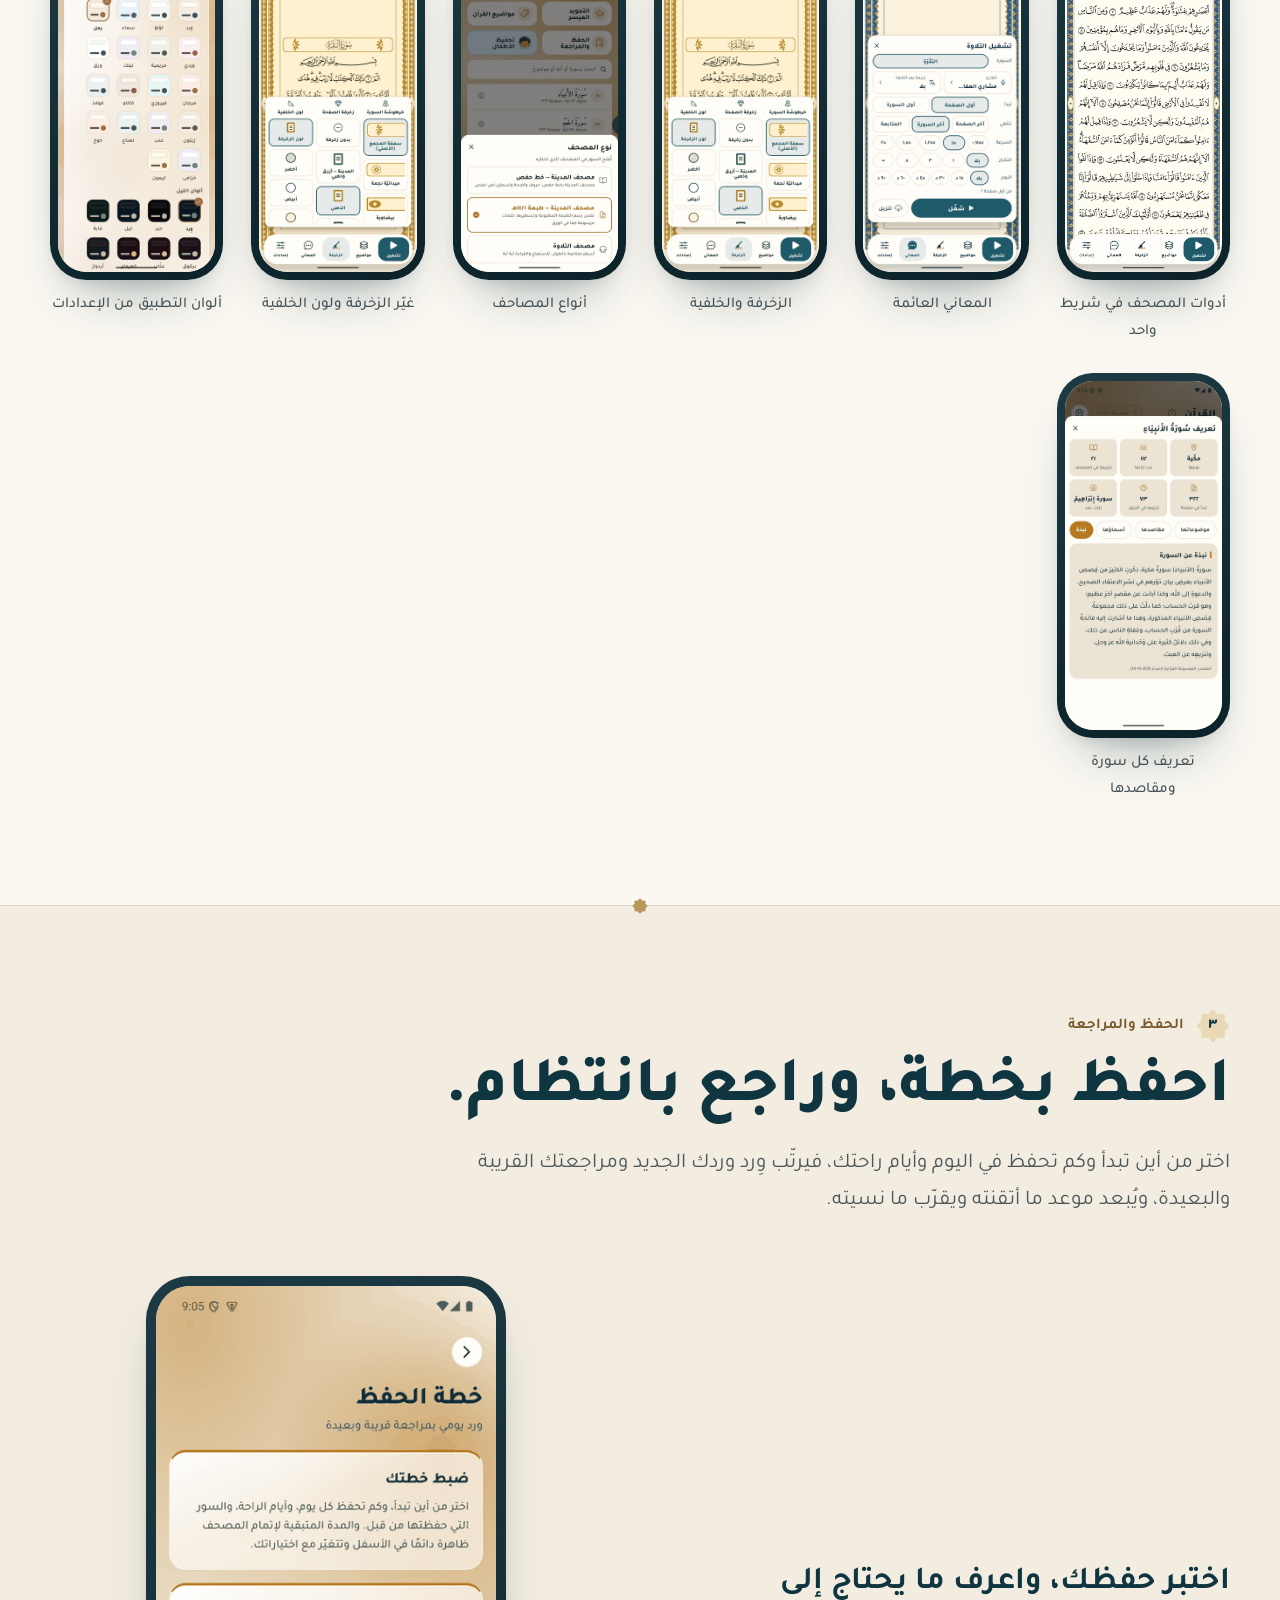
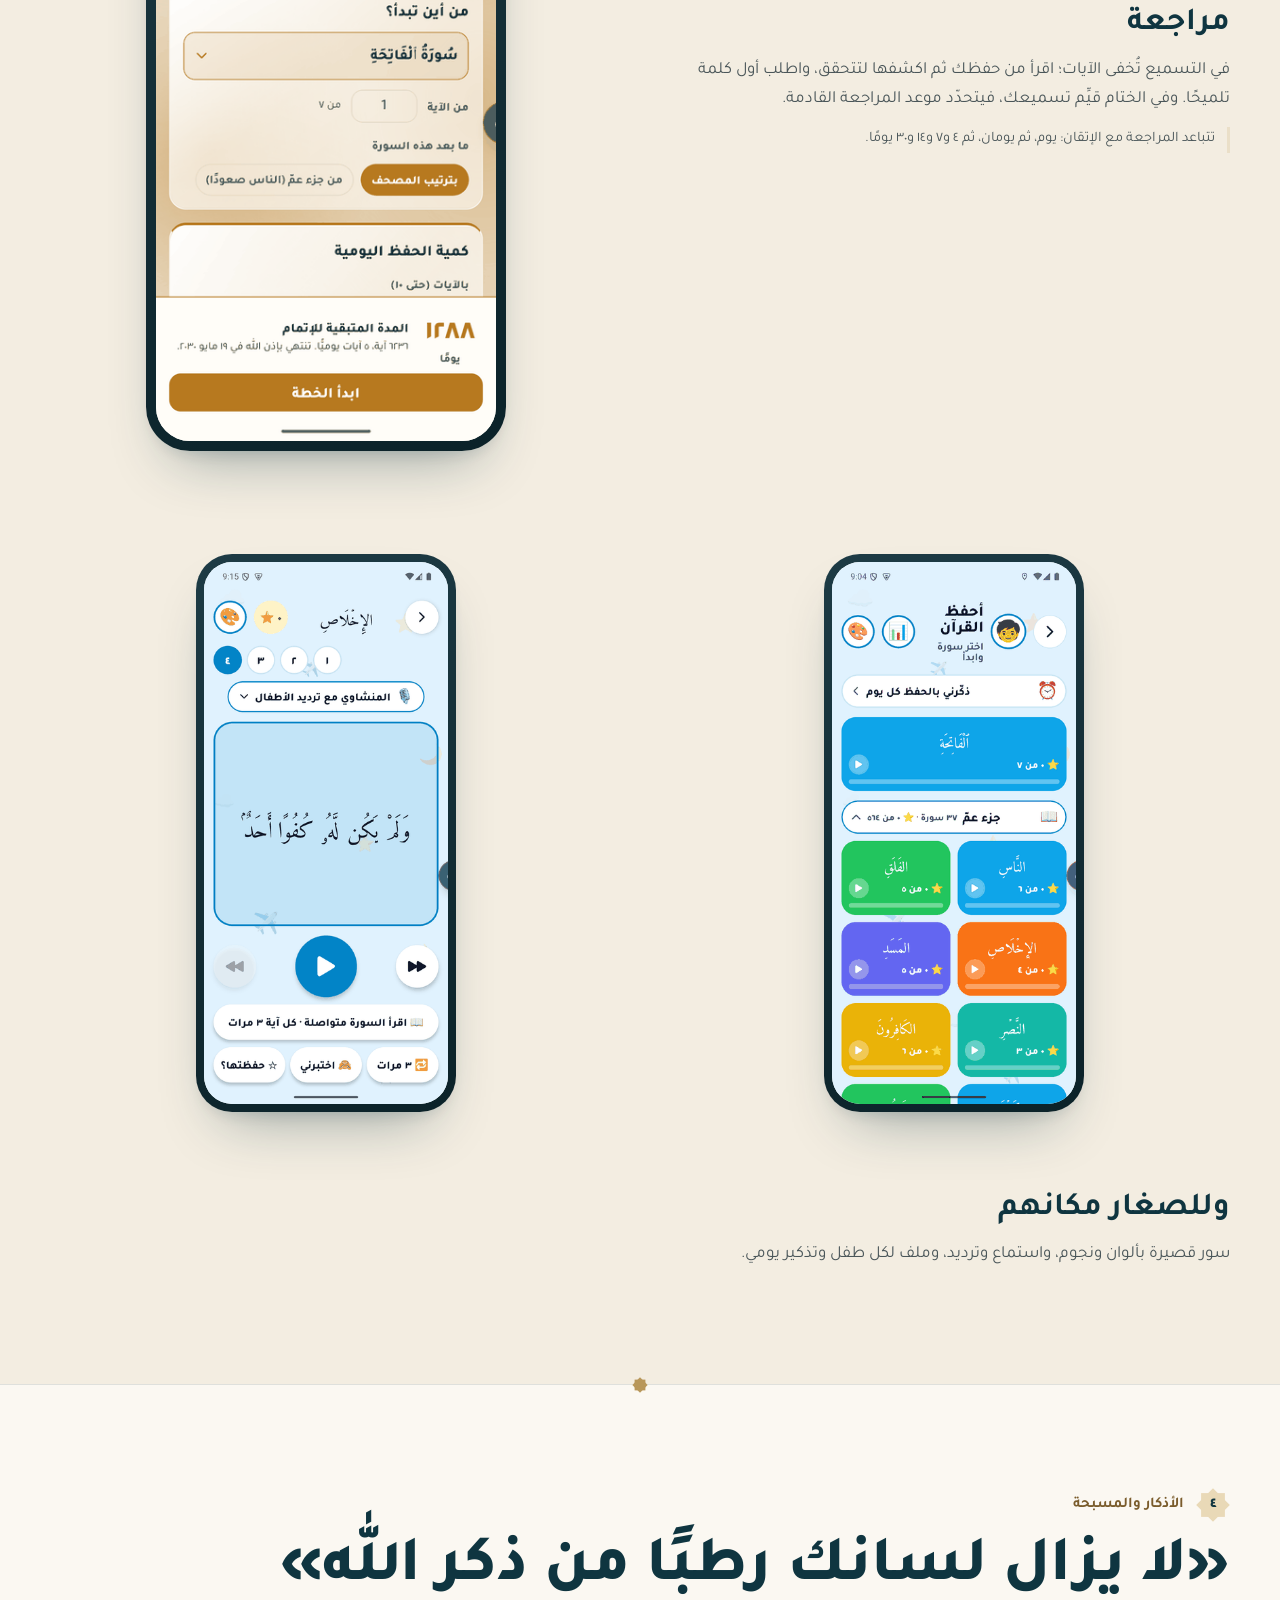
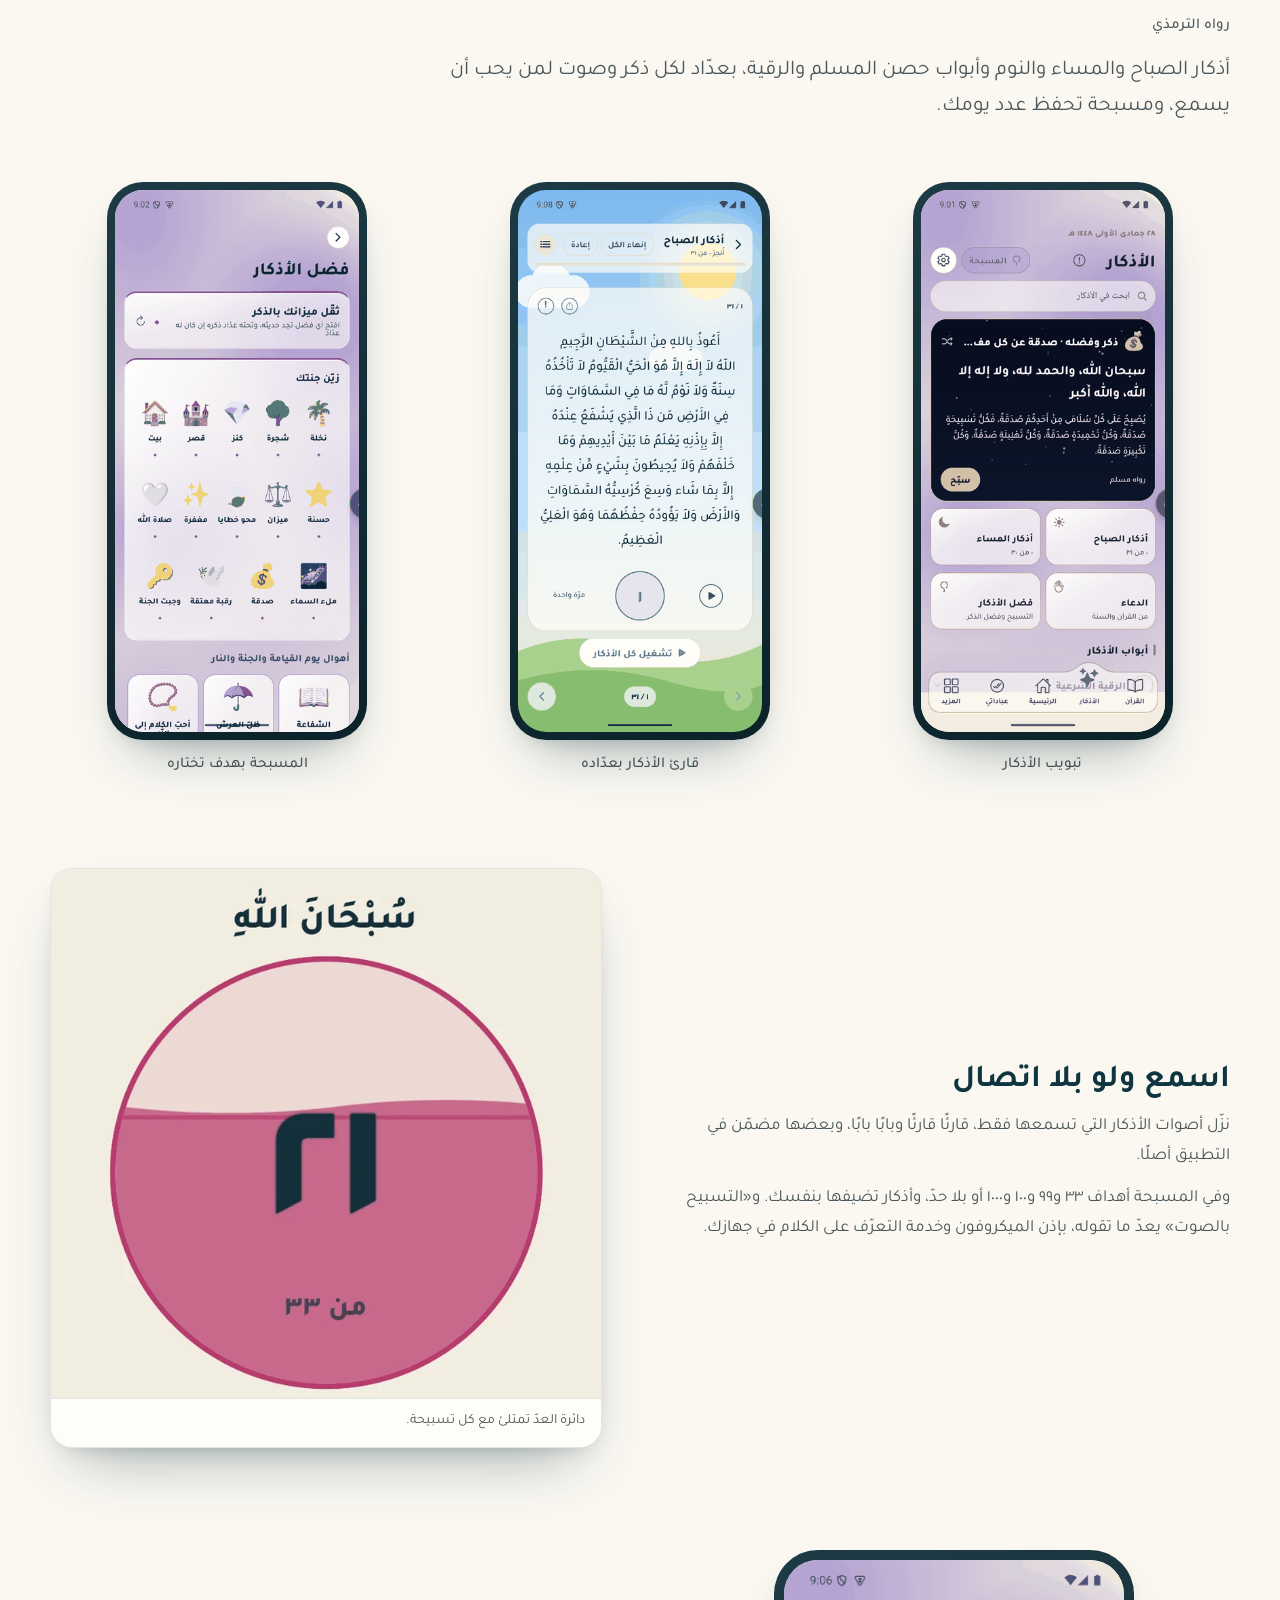
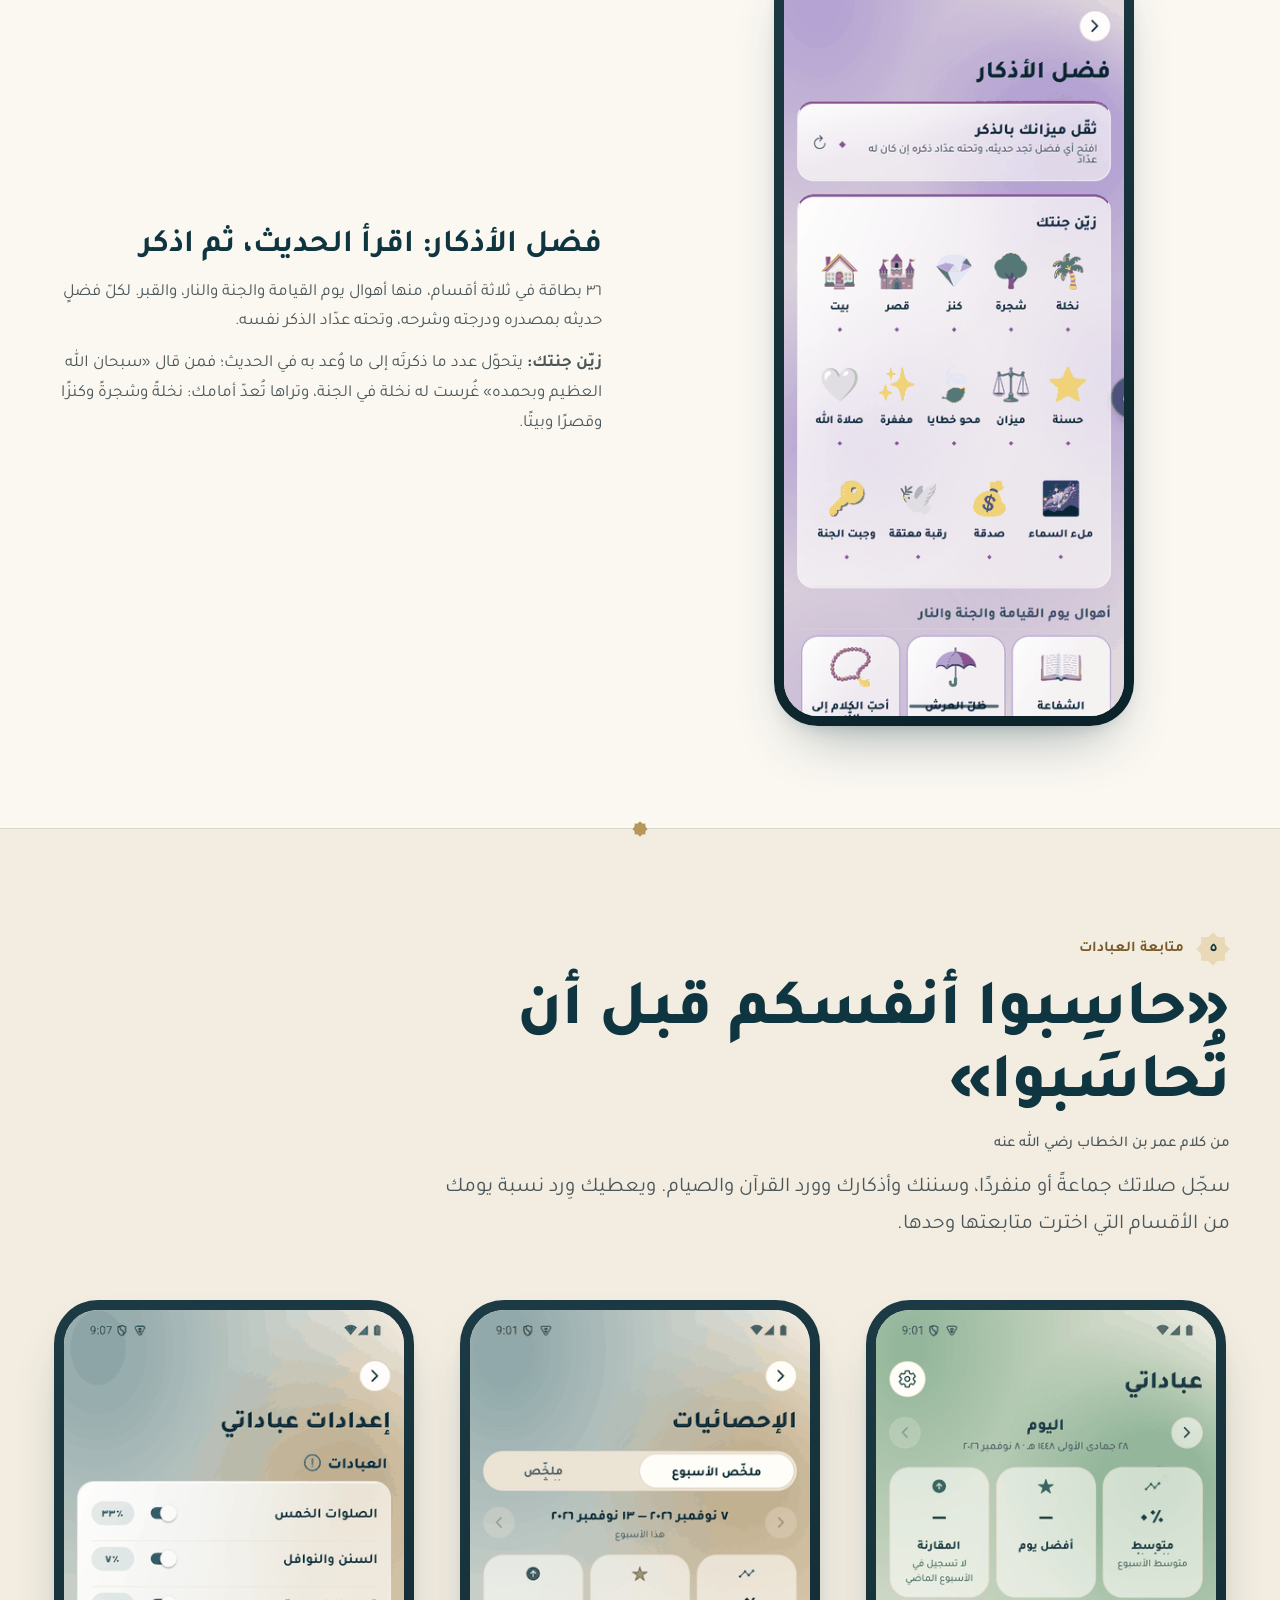
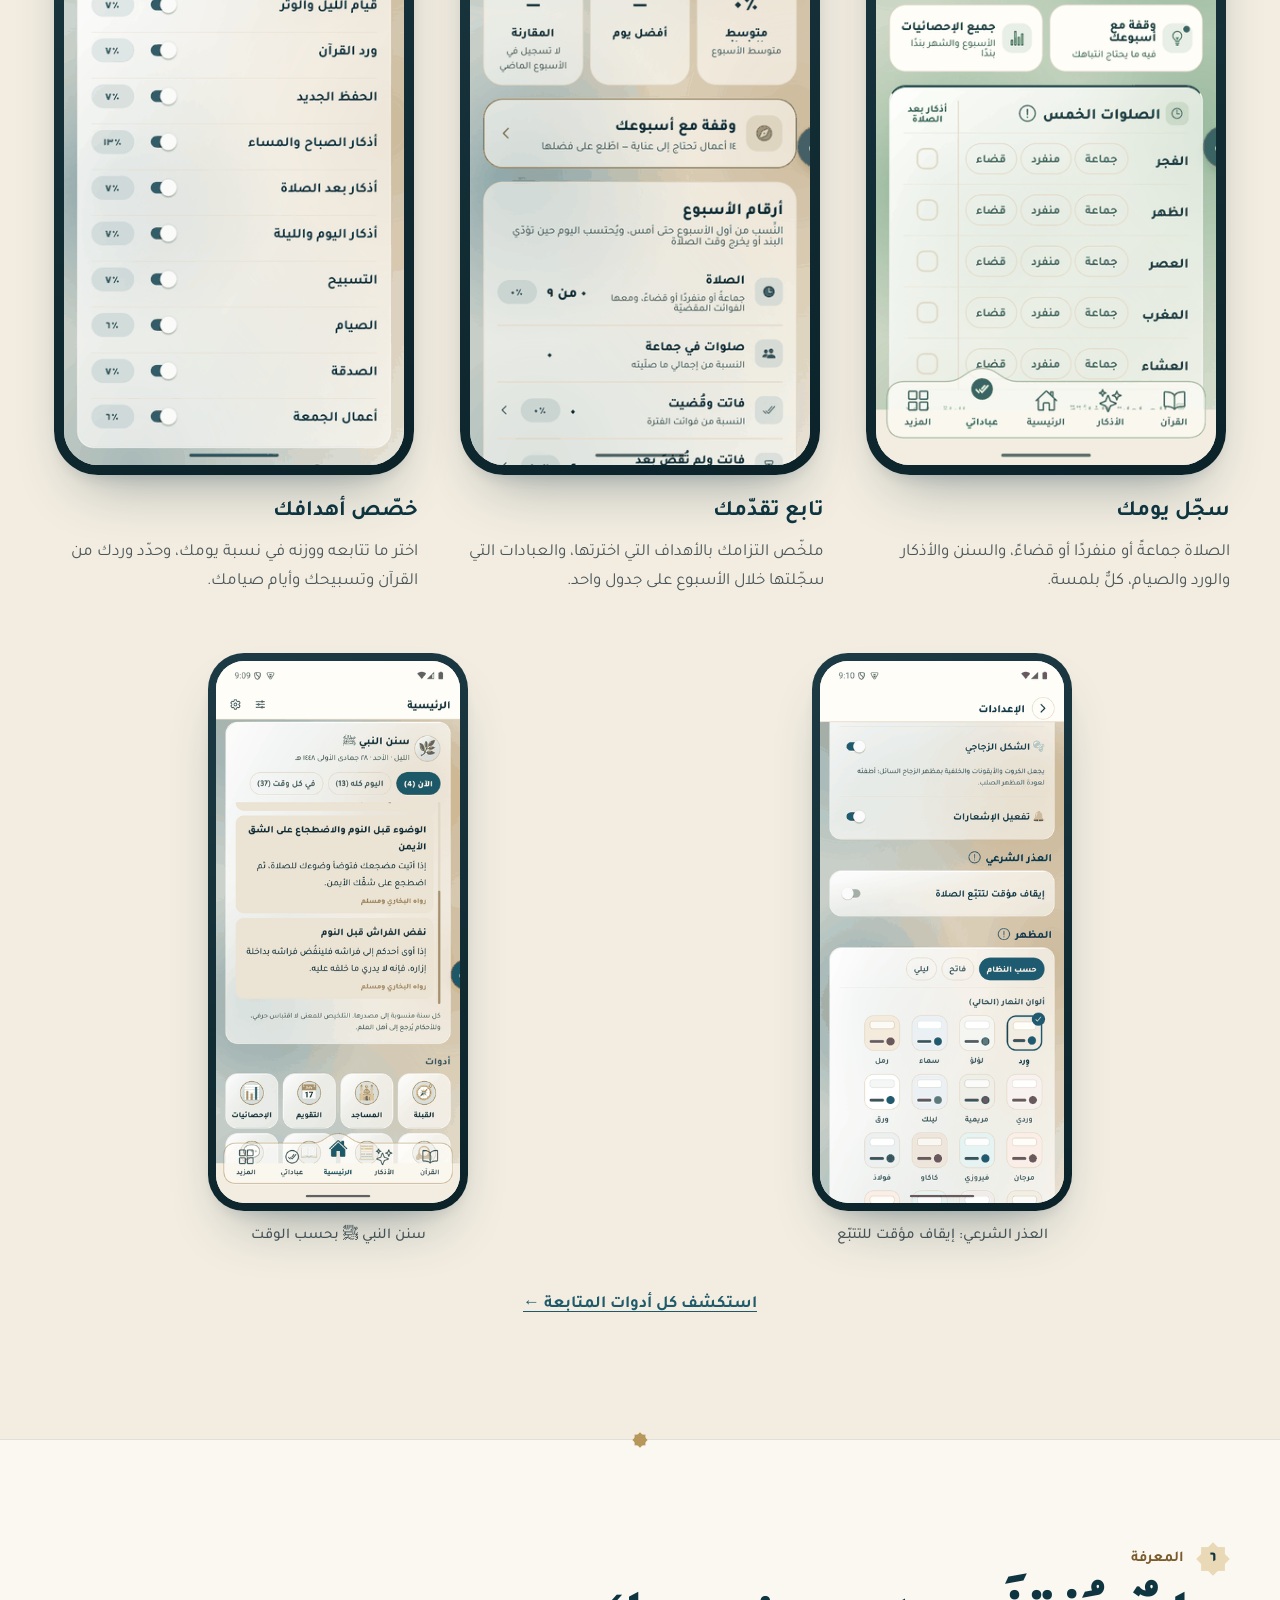
==== commit df50c13f: "عرض لقطات متحرّكة (GIF) من التطبيق نفسه، وإضافة العذر الشرعي والمصاحف والزخارف وشهادة الحفظ وعدّاد ا" ====
--- a/index.html
+++ b/index.html
@@ -63,8 +63,8 @@
       <p class="status-note">نسخةٌ تجريبية على أندرويد، تُرسَل بالطلب. وكلُّ الصور هنا لقطاتٌ حقيقية من التطبيق.</p>
     </div>
     <div class="phones reveal" aria-hidden="false">
-      <div class="phone sm back"><img src="assets/img/adhan-540.webp" srcset="assets/img/adhan-540.webp 540w, assets/img/adhan-1080.webp 1080w" sizes="(max-width: 560px) 70vw, (max-width: 900px) 300px, 360px" width="540" height="1200" alt="شاشة الأذان: الصلاة القادمة الظهر بعد ساعة ونصف، ومواقيت يوم الجمعة في مكة المكرمة." loading="eager" fetchpriority="high" decoding="async"></div>
-      <div class="phone front"><img src="assets/img/home-540.webp" srcset="assets/img/home-540.webp 540w, assets/img/home-1080.webp 1080w" sizes="(max-width: 560px) 70vw, (max-width: 900px) 300px, 360px" width="540" height="1200" alt="الشاشة الرئيسية في وِرد: بطاقة المواقيت في مكة المكرمة والصلاة القادمة الظهر، وتحتها عبادات اليوم: صلاة الفجر وأذكار الصباح وصلاة الضحى." loading="eager" fetchpriority="high" decoding="async"></div>
+      <div class="phone sm back"><img src="assets/gif/adhan.gif" width="360" height="800" alt="شاشة الأذان: الصلاة القادمة الظهر بعد ساعة ونصف، ومواقيت يوم الجمعة في مكة المكرمة." loading="eager" fetchpriority="high" decoding="async"></div>
+      <div class="phone front"><img src="assets/gif/home.gif" width="360" height="800" alt="الشاشة الرئيسية في وِرد: بطاقة المواقيت في مكة المكرمة والصلاة القادمة الظهر، وتحتها عبادات اليوم: صلاة الفجر وأذكار الصباح وصلاة الضحى." loading="eager" fetchpriority="high" decoding="async"></div>
     </div>
   </div>
 </section>
@@ -84,7 +84,7 @@
           <li>مواقيت بلد آخر بتوقيته المحلي دون تغيير موقعك.</li>
         </ul>
       </div>
-      <div class="reveal"><div class="phone"><img src="assets/img/prayer-month-540.webp" srcset="assets/img/prayer-month-540.webp 540w, assets/img/prayer-month-1080.webp 1080w" sizes="(max-width: 560px) 70vw, (max-width: 900px) 300px, 360px" width="540" height="1200" alt="جدول مواقيت شهر نوفمبر ٢٠٢٦ في مكة المكرمة: الفجر والشروق والظهر والعصر والمغرب والعشاء لكل يوم." loading="lazy" decoding="async"></div></div>
+      <div class="reveal"><div class="phone"><img src="assets/gif/prayer-month.gif" width="360" height="800" alt="جدول مواقيت شهر نوفمبر ٢٠٢٦ في مكة المكرمة: الفجر والشروق والظهر والعصر والمغرب والعشاء لكل يوم." loading="lazy" decoding="async"></div></div>
     </div>
 
     <div class="split flip">
@@ -115,20 +115,20 @@
     <div class="scrolly">
       <div class="stage" aria-hidden="true">
         <div class="phone">
-          <img src="assets/img/mushaf-540.webp" srcset="assets/img/mushaf-540.webp 540w, assets/img/mushaf-1080.webp 1080w" sizes="(max-width: 560px) 70vw, (max-width: 900px) 300px, 360px" width="540" height="1200" alt="" loading="lazy" decoding="async" class="on" data-step="mushaf">
+          <img src="assets/gif/mushaf.gif" width="360" height="800" alt="" loading="lazy" decoding="async" class="on" data-step="mushaf">
           <img src="assets/img/ayah-540.webp" srcset="assets/img/ayah-540.webp 540w, assets/img/ayah-1080.webp 1080w" sizes="(max-width: 560px) 70vw, (max-width: 900px) 300px, 360px" width="540" height="1200" alt="" loading="lazy" decoding="async" data-step="ayah">
-          <img src="assets/img/mushaf-play-540.webp" srcset="assets/img/mushaf-play-540.webp 540w, assets/img/mushaf-play-1080.webp 1080w" sizes="(max-width: 560px) 70vw, (max-width: 900px) 300px, 360px" width="540" height="1200" alt="" loading="lazy" decoding="async" data-step="recite">
+          <img src="assets/gif/mushaf-play.gif" width="360" height="800" alt="" loading="lazy" decoding="async" data-step="recite">
           <img src="assets/img/mushaf-playing-540.webp" srcset="assets/img/mushaf-playing-540.webp 540w, assets/img/mushaf-playing-1080.webp 1080w" sizes="(max-width: 560px) 70vw, (max-width: 900px) 300px, 360px" width="540" height="1200" alt="" loading="lazy" decoding="async" data-step="follow">
-          <img src="assets/img/mushaf-topics-540.webp" srcset="assets/img/mushaf-topics-540.webp 540w, assets/img/mushaf-topics-1080.webp 1080w" sizes="(max-width: 560px) 70vw, (max-width: 900px) 300px, 360px" width="540" height="1200" alt="" loading="lazy" decoding="async" data-step="topics">
+          <img src="assets/gif/mushaf-topics.gif" width="360" height="800" alt="" loading="lazy" decoding="async" data-step="topics">
           <img src="assets/img/ayah-image-540.webp" srcset="assets/img/ayah-image-540.webp 540w, assets/img/ayah-image-1080.webp 1080w" sizes="(max-width: 560px) 70vw, (max-width: 900px) 300px, 360px" width="540" height="1200" alt="" loading="lazy" decoding="async" data-step="share">
-          <img src="assets/img/quran-540.webp" srcset="assets/img/quran-540.webp 540w, assets/img/quran-1080.webp 1080w" sizes="(max-width: 560px) 70vw, (max-width: 900px) 300px, 360px" width="540" height="1200" alt="" loading="lazy" decoding="async" data-step="modes">
+          <img src="assets/gif/quran.gif" width="360" height="800" alt="" loading="lazy" decoding="async" data-step="modes">
         </div>
       </div>
       <div class="steps">
         <div class="step point" data-step="mushaf">
           <h3>صفحةٌ كالورق</h3>
           <p>قلّب من الجانب كالمصحف الورقي أو من الأعلى كالتمرير، واختر لون الورق. وتبقى الشاشة مضاءةً ما دمتَ في المصحف.</p>
-          <div class="inline-shot phone"><img src="assets/img/mushaf-540.webp" srcset="assets/img/mushaf-540.webp 540w, assets/img/mushaf-1080.webp 1080w" sizes="(max-width: 560px) 70vw, (max-width: 900px) 300px, 360px" width="540" height="1200" alt="صفحة من سورة البقرة في مصحف المدينة، بإطارها الأزرق والذهبي وعنوان السورة." loading="lazy" decoding="async"></div>
+          <div class="inline-shot phone"><img src="assets/gif/mushaf.gif" width="360" height="800" alt="صفحة من سورة البقرة في مصحف المدينة، بإطارها الأزرق والذهبي وعنوان السورة." loading="lazy" decoding="async"></div>
         </div>
         <div class="step point" data-step="ayah">
           <h3>كلُّ ما يخصّ الآية</h3>
@@ -146,7 +146,7 @@
             <li>تُتلى ترجمة الآية بعدها إن شئت: ٢٦ ترجمةً صوتية بصوت بشري في ١٩ لغة أجنبية، هي الإنجليزية والفرنسية والبرتغالية والهولندية والروسية والتركية والأردية والفارسية والأذرية والبوسنية والكازاخية والأوزبكية والصينية والتاغالوغية والفيتنامية والأسامية والتاميلية والسنهالية والصومالية.</li>
             <li>نزّل التلاوة لتسمعها بلا اتصال.</li>
           </ul>
-          <div class="inline-shot phone"><img src="assets/img/mushaf-play-540.webp" srcset="assets/img/mushaf-play-540.webp 540w, assets/img/mushaf-play-1080.webp 1080w" sizes="(max-width: 560px) 70vw, (max-width: 900px) 300px, 360px" width="540" height="1200" alt="لوحة تشغيل التلاوة فوق صفحة المصحف: السورة والقارئ وترجمة بعد التلاوة، والبداية والنهاية، والسرعة والتكرار ومؤقّت النوم، وزرّا «شغّل» و«تنزيل»." loading="lazy" decoding="async"></div>
+          <div class="inline-shot phone"><img src="assets/gif/mushaf-play.gif" width="360" height="800" alt="لوحة تشغيل التلاوة فوق صفحة المصحف: السورة والقارئ وترجمة بعد التلاوة، والبداية والنهاية، والسرعة والتكرار ومؤقّت النوم، وزرّا «شغّل» و«تنزيل»." loading="lazy" decoding="async"></div>
         </div>
         <div class="step point" data-step="follow">
           <h3>التفسير يرافق التلاوة</h3>
@@ -157,7 +157,7 @@
           <h3>المصحف الموضوعي، وزخرفةٌ تختارها</h3>
           <p>لوّن الآيات بحسب موضوعها: آيات الله في الكون، والجنة والمؤمنون، والأحكام، وقصص الأنبياء والأمم؛ ودلالة كل لون مكتوبة. واختر خرطوشة اسم السورة وزخرفة الإطار ولون الورق.</p>
           <p class="note">ويُلوَّن ما حفظته في المصحف، وتُحسب الصفحة في وردك إذا بقيت عليها نحو عشر ثوانٍ، وتظهر صفحتان متقابلتان إذا أدرت الهاتف.</p>
-          <div class="inline-shot phone"><img src="assets/img/mushaf-topics-540.webp" srcset="assets/img/mushaf-topics-540.webp 540w, assets/img/mushaf-topics-1080.webp 1080w" sizes="(max-width: 560px) 70vw, (max-width: 900px) 300px, 360px" width="540" height="1200" alt="المصحف الموضوعي: مفتاح «لوّن الآيات حسب الموضوع» ودلالة الألوان الأزرق والأخضر والبنّي والأصفر." loading="lazy" decoding="async"></div>
+          <div class="inline-shot phone"><img src="assets/gif/mushaf-topics.gif" width="360" height="800" alt="المصحف الموضوعي: مفتاح «لوّن الآيات حسب الموضوع» ودلالة الألوان الأزرق والأخضر والبنّي والأصفر." loading="lazy" decoding="async"></div>
         </div>
         <div class="step point" data-step="share">
           <h3>آيةٌ تشاركها كما هي</h3>
@@ -167,14 +167,18 @@
         <div class="step point" data-step="modes">
           <h3>أكمل من حيث توقفت</h3>
           <p>لكلّ مرجعٍ صفحتُه وآخرُ ثلاث صفحات زرتَها، وتحفظ أيَّ آيةٍ بضغطةٍ طويلة في «العلامات اليدوية» مع ملاحظةٍ وتذكير. وفي قائمة السور تعريف بكل سورة، ومواضيع القرآن، والتجويد الميسّر.</p>
-          <div class="inline-shot phone"><img src="assets/img/quran-540.webp" srcset="assets/img/quran-540.webp 540w, assets/img/quran-1080.webp 1080w" sizes="(max-width: 560px) 70vw, (max-width: 900px) 300px, 360px" width="540" height="1200" alt="تبويب القرآن: زر «ابدأ القراءة» ومواضيع القرآن والتجويد الميسّر وتحفيظ الأطفال والحفظ والمراجعة، وقائمة السور." loading="lazy" decoding="async"></div>
+          <div class="inline-shot phone"><img src="assets/gif/quran.gif" width="360" height="800" alt="تبويب القرآن: زر «ابدأ القراءة» ومواضيع القرآن والتجويد الميسّر وتحفيظ الأطفال والحفظ والمراجعة، وقائمة السور." loading="lazy" decoding="async"></div>
         </div>
       </div>
     </div>
     <div class="gallery">
       <figure class="reveal"><div class="phone sm"><img src="assets/img/mushaf-tools-540.webp" srcset="assets/img/mushaf-tools-540.webp 540w, assets/img/mushaf-tools-1080.webp 1080w" sizes="(max-width: 560px) 70vw, (max-width: 900px) 300px, 360px" width="540" height="1200" alt="شريط أدوات المصحف أسفل الصفحة: الإعدادات والمعاني والزخرفة والمواضيع وتشغيل." loading="lazy" decoding="async"></div><figcaption>أدوات المصحف في شريط واحد</figcaption></figure>
-      <figure class="reveal"><div class="phone sm"><img src="assets/img/mushaf-meanings-540.webp" srcset="assets/img/mushaf-meanings-540.webp 540w, assets/img/mushaf-meanings-1080.webp 1080w" sizes="(max-width: 560px) 70vw, (max-width: 900px) 300px, 360px" width="540" height="1200" alt="قائمة المعاني العائمة: التفسير الميسّر ومعاني الكلمات والترجمة وحجم الخط." loading="lazy" decoding="async"></div><figcaption>المعاني العائمة</figcaption></figure>
-      <figure class="reveal"><div class="phone sm"><img src="assets/img/mushaf-zakhrafa-540.webp" srcset="assets/img/mushaf-zakhrafa-540.webp 540w, assets/img/mushaf-zakhrafa-1080.webp 1080w" sizes="(max-width: 560px) 70vw, (max-width: 900px) 300px, 360px" width="540" height="1200" alt="لوحة الزخرفة: خرطوشة السورة وزخرفة الصفحة ولون الخلفية." loading="lazy" decoding="async"></div><figcaption>الزخرفة والخلفية</figcaption></figure>
+      <figure class="reveal"><div class="phone sm"><img src="assets/gif/mushaf-meanings.gif" width="360" height="800" alt="قائمة المعاني العائمة: التفسير الميسّر ومعاني الكلمات والترجمة وحجم الخط." loading="lazy" decoding="async"></div><figcaption>المعاني العائمة</figcaption></figure>
+      <figure class="reveal"><div class="phone sm"><img src="assets/gif/mushaf-zakhrafa.gif" width="360" height="800" alt="لوحة الزخرفة: خرطوشة السورة وزخرفة الصفحة ولون الخلفية." loading="lazy" decoding="async"></div><figcaption>الزخرفة والخلفية</figcaption></figure>
+      <figure class="reveal"><div class="phone sm"><img src="assets/gif/mushaf-kinds.gif" width="360" height="800" alt="اختيار نوع المصحف: مصحف المدينة بخط حفص، أو بطبعة ١٤٢١هـ، أو مصحف التلاوة بأسطره المتتابعة." loading="lazy" decoding="async"></div><figcaption>أنواع المصاحف</figcaption></figure>
+      <figure class="reveal"><div class="phone sm"><img src="assets/gif/mushaf-decor.gif" width="360" height="800" alt="تبديل زخرفة الصفحة وخرطوشة السورة ولون الخلفية: الإطار الأزرق، ثم الذهبي، ثم الأخضر، وخرطوشة الميدالية." loading="lazy" decoding="async"></div><figcaption>غيّر الزخرفة ولون الخلفية</figcaption></figure>
+      <figure class="reveal"><div class="phone sm"><img src="assets/gif/themes.gif" width="360" height="800" alt="تبديل مظهر التطبيق بين ألوان النهار والليل من الإعدادات." loading="lazy" decoding="async"></div><figcaption>ألوان التطبيق من الإعدادات</figcaption></figure>
+      <figure class="reveal"><div class="phone sm"><img src="assets/gif/surah-info.gif" width="360" height="800" alt="تعريف سورة الأنبياء: نوعها وعدد آياتها وترتيبها، ثم نبذتها وأسماؤها ومقاصدها وموضوعاتها." loading="lazy" decoding="async"></div><figcaption>تعريف كل سورة ومقاصدها</figcaption></figure>
     </div>
   </div>
 </section>
@@ -190,14 +194,15 @@
         <p>في التسميع تُخفى الآيات؛ اقرأ من حفظك ثم اكشفها لتتحقق، واطلب أول كلمة تلميحًا. وفي الختام قيِّم تسميعك، فيتحدّد موعد المراجعة القادمة.</p>
         <p class="note">تتباعد المراجعة مع الإتقان: يوم، ثم يومان، ثم ٤ و٧ و١٤ و٣٠ يومًا.</p>
       </div>
-      <div class="reveal"><div class="phone"><img src="assets/img/hifz-plan-540.webp" srcset="assets/img/hifz-plan-540.webp 540w, assets/img/hifz-plan-1080.webp 1080w" sizes="(max-width: 560px) 70vw, (max-width: 900px) 300px, 360px" width="540" height="1200" alt="شاشة خطة الحفظ: اختيار سورة البداية والآية، وكمية الحفظ اليومية، وبطاقة المدة المتبقية للإتمام وزر «ابدأ الخطة»." loading="lazy" decoding="async"></div></div>
+      <div class="reveal"><div class="phone"><img src="assets/gif/hifz-plan.gif" width="360" height="800" alt="شاشة خطة الحفظ: اختيار سورة البداية والآية، وكمية الحفظ اليومية، وبطاقة المدة المتبقية للإتمام وزر «ابدأ الخطة»." loading="lazy" decoding="async"></div></div>
     </div>
     <div class="split flip">
       <div class="point reveal">
         <h3>وللصغار مكانهم</h3>
         <p>سور قصيرة بألوان ونجوم، واستماع وترديد، وملف لكل طفل وتذكير يومي.</p>
       </div>
-      <div class="reveal"><div class="phone sm"><img src="assets/img/kids-540.webp" srcset="assets/img/kids-540.webp 540w, assets/img/kids-1080.webp 1080w" sizes="(max-width: 560px) 70vw, (max-width: 900px) 300px, 360px" width="540" height="1200" alt="شاشة تحفيظ الأطفال: بطاقات ملوّنة لسور الفاتحة والناس والفلق والإخلاص والمسد والنصر بنجوم التقدّم." loading="lazy" decoding="async"></div></div>
+      <div class="reveal"><div class="phone sm"><img src="assets/gif/kids.gif" width="360" height="800" alt="شاشة تحفيظ الأطفال: بطاقات ملوّنة لسور الفاتحة والناس والفلق والإخلاص والمسد والنصر بنجوم التقدّم." loading="lazy" decoding="async"></div></div>
+      <div class="reveal"><div class="phone sm"><img src="assets/gif/kids-certificate.gif" width="360" height="800" alt="شهادة تقدير تظهر بعد حفظ الطفل سورة الإخلاص، مع اختيار لون الشهادة وزر المشاركة." loading="lazy" decoding="async"></div></div>
     </div>
   </div>
 </section>
@@ -208,9 +213,9 @@
     <h2 id="athkar-title" class="reveal">«لا يزال لسانك رطبًا من ذكر الله»<span class="quote-src">رواه الترمذي</span></h2>
     <p class="intro reveal">أذكار الصباح والمساء والنوم وأبواب حصن المسلم والرقية، بعدّاد لكل ذكر وصوت لمن يحب أن يسمع، ومسبحة تحفظ عدد يومك.</p>
     <div class="gallery">
-      <figure class="reveal"><div class="phone sm"><img src="assets/img/athkar-540.webp" srcset="assets/img/athkar-540.webp 540w, assets/img/athkar-1080.webp 1080w" sizes="(max-width: 560px) 70vw, (max-width: 900px) 300px, 360px" width="540" height="1200" alt="تبويب الأذكار: بطاقة «ذكر وفضله» بالصلاة على النبي، وأذكار الصباح والمساء والدعاء وفضل الأذكار." loading="lazy" decoding="async"></div><figcaption>تبويب الأذكار</figcaption></figure>
-      <figure class="reveal"><div class="phone sm"><img src="assets/img/morning-540.webp" srcset="assets/img/morning-540.webp 540w, assets/img/morning-1080.webp 1080w" sizes="(max-width: 560px) 70vw, (max-width: 900px) 300px, 360px" width="540" height="1200" alt="قارئ أذكار الصباح: الاستعاذة وآية الكرسي بخط كبير، وعدّاد مرة واحدة، وزر «تشغيل كل الأذكار»." loading="lazy" decoding="async"></div><figcaption>قارئ الأذكار بعدّاده</figcaption></figure>
-      <figure class="reveal"><div class="phone sm"><img src="assets/img/tasbih-540.webp" srcset="assets/img/tasbih-540.webp 540w, assets/img/tasbih-1080.webp 1080w" sizes="(max-width: 560px) 70vw, (max-width: 900px) 300px, 360px" width="540" height="1200" alt="المسبحة: الذكر «سبحان الله»، والهدف ٣٣، والعداد عند ٢١، وزر «التسبيح بالصوت»." loading="lazy" decoding="async"></div><figcaption>المسبحة بهدف تختاره</figcaption></figure>
+      <figure class="reveal"><div class="phone sm"><img src="assets/gif/athkar.gif" width="360" height="800" alt="تبويب الأذكار: بطاقة «ذكر وفضله» بالصلاة على النبي، وأذكار الصباح والمساء والدعاء وفضل الأذكار." loading="lazy" decoding="async"></div><figcaption>تبويب الأذكار</figcaption></figure>
+      <figure class="reveal"><div class="phone sm"><img src="assets/gif/morning.gif" width="360" height="800" alt="قارئ أذكار الصباح: الاستعاذة وآية الكرسي بخط كبير، وعدّاد مرة واحدة، وزر «تشغيل كل الأذكار»." loading="lazy" decoding="async"></div><figcaption>قارئ الأذكار بعدّاده</figcaption></figure>
+      <figure class="reveal"><div class="phone sm"><img src="assets/gif/tasbih.gif" width="360" height="800" alt="المسبحة: الذكر «سبحان الله»، والهدف ٣٣، والعداد عند ٢١، وزر «التسبيح بالصوت»." loading="lazy" decoding="async"></div><figcaption>المسبحة بهدف تختاره</figcaption></figure>
     </div>
     <div class="split" style="margin-top: clamp(48px, 7vw, 96px)">
       <div class="point reveal">
@@ -226,7 +231,7 @@
         <p>٣٦ بطاقة في ثلاثة أقسام، منها أهوال يوم القيامة والجنة والنار، والقبر. لكلّ فضلٍ حديثه بمصدره ودرجته وشرحه، وتحته عدّاد الذكر نفسه.</p>
         <p><strong>زيّن جنتك:</strong> يتحوّل عدد ما ذكرتَه إلى ما وُعد به في الحديث؛ فمن قال «سبحان الله العظيم وبحمده» غُرست له نخلة في الجنة، وتراها تُعدّ أمامك: نخلةً وشجرةً وكنزًا وقصرًا وبيتًا.</p>
       </div>
-      <div class="reveal"><div class="phone"><img src="assets/img/fadl-540.webp" srcset="assets/img/fadl-540.webp 540w, assets/img/fadl-1080.webp 1080w" sizes="(max-width: 560px) 70vw, (max-width: 900px) 300px, 360px" width="540" height="1200" alt="شاشة فضل الأذكار: بطاقة «ثقّل ميزانك بالذكر»، وقسم «زيّن جنتك» بأيقونات النخلة والشجرة والكنز والقصر والبيت والحسنة والميزان، ثم أهوال يوم القيامة." loading="lazy" decoding="async"></div></div>
+      <div class="reveal"><div class="phone"><img src="assets/gif/fadl.gif" width="360" height="800" alt="شاشة فضل الأذكار: بطاقة «ثقّل ميزانك بالذكر»، وقسم «زيّن جنتك» بأيقونات النخلة والشجرة والكنز والقصر والبيت والحسنة والميزان، ثم أهوال يوم القيامة." loading="lazy" decoding="async"></div></div>
     </div>
   </div>
 </section>
@@ -237,12 +242,16 @@
     <h2 id="track-title" class="reveal">«حاسِبوا أنفسكم قبل أن تُحاسَبوا»<span class="quote-src">من كلام عمر بن الخطاب رضي الله عنه</span></h2>
     <p class="intro reveal">سجّل صلاتك جماعةً أو منفردًا، وسننك وأذكارك وورد القرآن والصيام. ويعطيك وِرد نسبة يومك من الأقسام التي اخترت متابعتها وحدها.</p>
     <div class="benefits">
-      <figure class="reveal"><div class="phone"><img src="assets/img/worship-540.webp" srcset="assets/img/worship-540.webp 540w, assets/img/worship-1080.webp 1080w" sizes="(max-width: 560px) 70vw, (max-width: 900px) 300px, 360px" width="540" height="1200" alt="شاشة عباداتي: متوسط الإنجاز ٥٦٪، وأفضل يوم الأحد، وجدول الصلوات الخمس بخيارات جماعة ومنفرد وقضاء." loading="lazy" decoding="async"></div>
+      <figure class="reveal"><div class="phone"><img src="assets/gif/worship.gif" width="360" height="800" alt="شاشة عباداتي: متوسط الإنجاز ٥٦٪، وأفضل يوم الأحد، وجدول الصلوات الخمس بخيارات جماعة ومنفرد وقضاء." loading="lazy" decoding="async"></div>
         <figcaption><h3>سجّل يومك</h3><p>الصلاة جماعةً أو منفردًا أو قضاءً، والسنن والأذكار والورد والصيام، كلٌّ بلمسة.</p></figcaption></figure>
-      <figure class="reveal"><div class="phone"><img src="assets/img/stats-540.webp" srcset="assets/img/stats-540.webp 540w, assets/img/stats-1080.webp 1080w" sizes="(max-width: 560px) 70vw, (max-width: 900px) 300px, 360px" width="540" height="1200" alt="الإحصائيات: ملخص الأسبوع ووقفة مع أسبوعك وأرقام الصلاة." loading="lazy" decoding="async"></div>
+      <figure class="reveal"><div class="phone"><img src="assets/gif/stats.gif" width="360" height="800" alt="الإحصائيات: ملخص الأسبوع ووقفة مع أسبوعك وأرقام الصلاة." loading="lazy" decoding="async"></div>
         <figcaption><h3>تابع تقدّمك</h3><p>ملخّص التزامك بالأهداف التي اخترتها، والعبادات التي سجّلتها خلال الأسبوع على جدول واحد.</p></figcaption></figure>
-      <figure class="reveal"><div class="phone"><img src="assets/img/worship-prefs-540.webp" srcset="assets/img/worship-prefs-540.webp 540w, assets/img/worship-prefs-1080.webp 1080w" sizes="(max-width: 560px) 70vw, (max-width: 900px) 300px, 360px" width="540" height="1200" alt="إعدادات عباداتي: مفاتيح الأقسام المتابَعة من الصلوات الخمس إلى أعمال الجمعة، ووزن كل قسم في نسبة اليوم." loading="lazy" decoding="async"></div>
+      <figure class="reveal"><div class="phone"><img src="assets/gif/worship-prefs.gif" width="360" height="800" alt="إعدادات عباداتي: مفاتيح الأقسام المتابَعة من الصلوات الخمس إلى أعمال الجمعة، ووزن كل قسم في نسبة اليوم." loading="lazy" decoding="async"></div>
         <figcaption><h3>خصّص أهدافك</h3><p>اختر ما تتابعه ووزنه في نسبة يومك، وحدّد وردك من القرآن وتسبيحك وأيام صيامك.</p></figcaption></figure>
+    </div>
+    <div class="gallery">
+      <figure class="reveal"><div class="phone sm"><img src="assets/gif/excuse.gif" width="360" height="800" alt="العذر الشرعي في الإعدادات: اختيار الصلاة التي بدأ عندها العذر، فيتوقّف تتبّع الصلاة مؤقتًا إلى أن ينتهي." loading="lazy" decoding="async"></div><figcaption>العذر الشرعي: إيقاف مؤقت للتتبّع</figcaption></figure>
+      <figure class="reveal"><div class="phone sm"><img src="assets/gif/sunan.gif" width="360" height="800" alt="بطاقة سنن النبي ﷺ في الرئيسية: سنن وأعمال نبوية بحسب الوقت واليوم والتاريخ الهجري." loading="lazy" decoding="async"></div><figcaption>سنن النبي ﷺ بحسب الوقت</figcaption></figure>
     </div>
     <p class="more-link reveal"><a href="#g-track">استكشف كل أدوات المتابعة ←</a></p>
   </div>
@@ -259,10 +268,19 @@
       <li><b>٣</b><span>قنوات بث مباشر</span></li>
     </ul>
     <div class="gallery">
-      <figure class="reveal"><div class="phone sm"><img src="assets/img/library-540.webp" srcset="assets/img/library-540.webp 540w, assets/img/library-1080.webp 1080w" sizes="(max-width: 560px) 70vw, (max-width: 900px) 300px, 360px" width="540" height="1200" alt="المكتبة: قسم القرآن وعلومه بتفسير السعدي وابن كثير والميسّر، مع زر تحميل لكل كتاب." loading="lazy" decoding="async"></div><figcaption>المكتبة</figcaption></figure>
-      <figure class="reveal"><div class="phone sm"><img src="assets/img/prophets-540.webp" srcset="assets/img/prophets-540.webp 540w, assets/img/prophets-1080.webp 1080w" sizes="(max-width: 560px) 70vw, (max-width: 900px) 300px, 360px" width="540" height="1200" alt="قصص الأنبياء: بطاقات آدم وإدريس ونوح وهود وإبراهيم ولوط وغيرهم." loading="lazy" decoding="async"></div><figcaption>قصص الأنبياء</figcaption></figure>
-      <figure class="reveal"><div class="phone sm"><img src="assets/img/umrah-540.webp" srcset="assets/img/umrah-540.webp 540w, assets/img/umrah-1080.webp 1080w" sizes="(max-width: 560px) 70vw, (max-width: 900px) 300px, 360px" width="540" height="1200" alt="مناسك العمرة: فيديو صفة العمرة، وخطوات العمرة بآدابها والإحرام من الميقات." loading="lazy" decoding="async"></div><figcaption>مناسك العمرة</figcaption></figure>
-      <figure class="reveal"><div class="phone sm"><img src="assets/img/radio-540.webp" srcset="assets/img/radio-540.webp 540w, assets/img/radio-1080.webp 1080w" sizes="(max-width: 560px) 70vw, (max-width: 900px) 300px, 360px" width="540" height="1200" alt="الإذاعات: إذاعات القرآن الكريم والتفسير بصورها." loading="lazy" decoding="async"></div><figcaption>الإذاعات</figcaption></figure>
+      <figure class="reveal"><div class="phone sm"><img src="assets/gif/library.gif" width="360" height="800" alt="المكتبة: قسم القرآن وعلومه بتفسير السعدي وابن كثير والميسّر، مع زر تحميل لكل كتاب." loading="lazy" decoding="async"></div><figcaption>المكتبة</figcaption></figure>
+      <figure class="reveal"><div class="phone sm"><img src="assets/gif/prophets.gif" width="360" height="800" alt="قصص الأنبياء: بطاقات آدم وإدريس ونوح وهود وإبراهيم ولوط وغيرهم." loading="lazy" decoding="async"></div><figcaption>قصص الأنبياء</figcaption></figure>
+      <figure class="reveal"><div class="phone sm"><img src="assets/gif/umrah.gif" width="360" height="800" alt="مناسك العمرة: فيديو صفة العمرة، وخطوات العمرة بآدابها والإحرام من الميقات." loading="lazy" decoding="async"></div><figcaption>مناسك العمرة</figcaption></figure>
+      <figure class="reveal"><div class="phone sm"><img src="assets/gif/radio.gif" width="360" height="800" alt="الإذاعات: إذاعات القرآن الكريم والتفسير بصورها." loading="lazy" decoding="async"></div><figcaption>الإذاعات</figcaption></figure>
+      <figure class="reveal"><div class="phone sm"><img src="assets/gif/aqeeda-allah.gif" width="360" height="800" alt="باب التعريف بالله في العقيدة: نصوص وآيات بشرح مبسّط." loading="lazy" decoding="async"></div><figcaption>التعريف بالله</figcaption></figure>
+      <figure class="reveal"><div class="phone sm"><img src="assets/gif/aqeeda-kawn.gif" width="360" height="800" alt="باب خلق الكون: الآيات والأحاديث وشرحها." loading="lazy" decoding="async"></div><figcaption>خلق الكون</figcaption></figure>
+      <figure class="reveal"><div class="phone sm"><img src="assets/gif/aqeeda-malaika.gif" width="360" height="800" alt="باب الإيمان بالملائكة: صفاتهم ووظائفهم." loading="lazy" decoding="async"></div><figcaption>الملائكة</figcaption></figure>
+      <figure class="reveal"><div class="phone sm"><img src="assets/gif/prophet-ibrahim.gif" width="360" height="800" alt="قصة النبي إبراهيم عليه السلام." loading="lazy" decoding="async"></div><figcaption>قصص الأنبياء</figcaption></figure>
+      <figure class="reveal"><div class="phone sm"><img src="assets/gif/sahabi-abubakr.gif" width="360" height="800" alt="سيرة أبي بكر الصديق رضي الله عنه." loading="lazy" decoding="async"></div><figcaption>سِيَر الصحابة</figcaption></figure>
+      <figure class="reveal"><div class="phone sm"><img src="assets/gif/ziyarah-sirah.gif" width="360" height="800" alt="خريطة الغزوات ومعالم السيرة، مع قائمة بالأماكن وتفاصيل كل موضع." loading="lazy" decoding="async"></div><figcaption>أماكن الغزوات ومعالم السيرة</figcaption></figure>
+      <figure class="reveal"><div class="phone sm"><img src="assets/gif/rite-umrah.gif" width="360" height="800" alt="مناسك العمرة خطوة خطوة: الشرح، والأخطاء الشائعة، والأذكار، مع زرّ الخطوة التالية." loading="lazy" decoding="async"></div><figcaption>العمرة خطوة خطوة</figcaption></figure>
+      <figure class="reveal"><div class="phone sm"><img src="assets/gif/rite-hajj.gif" width="360" height="800" alt="مناسك الحج خطوة خطوة بالشرح والأخطاء الشائعة والأذكار." loading="lazy" decoding="async"></div><figcaption>الحج خطوة خطوة</figcaption></figure>
+      <figure class="reveal"><div class="phone sm"><img src="assets/gif/counter.gif" width="360" height="800" alt="عدّاد الطواف والسعي: الضغط المطوّل يحتسب الشوط، وتظهر الأشواط السبعة وتوقيت كل شوط." loading="lazy" decoding="async"></div><figcaption>عدّاد الطواف والسعي</figcaption></figure>
     </div>
     <div class="split" style="margin-top: clamp(48px, 7vw, 96px)">
       <div class="point reveal">
@@ -288,7 +306,7 @@
         <p class="note">دقّة البوصلة تختلف بين الأجهزة؛ أبعد الهاتف عن المعادن. والمساجد المحيطة تُجلب من OpenStreetMap وقد تنقصها مساجد.</p>
       </div>
       <div class="gallery" style="margin-top: 0">
-        <figure class="reveal"><div class="phone sm"><img src="assets/img/qibla-540.webp" srcset="assets/img/qibla-540.webp 540w, assets/img/qibla-1080.webp 1080w" sizes="(max-width: 560px) 70vw, (max-width: 900px) 300px, 360px" width="540" height="1200" alt="اتجاه القبلة: بوصلة بسهم نحو الكعبة، و«الخط إلى الكعبة» على الخريطة." loading="lazy" decoding="async"></div><figcaption>اتجاه القبلة</figcaption></figure>
+        <figure class="reveal"><div class="phone sm"><img src="assets/gif/qibla.gif" width="360" height="800" alt="اتجاه القبلة: بوصلة بسهم نحو الكعبة، و«الخط إلى الكعبة» على الخريطة." loading="lazy" decoding="async"></div><figcaption>اتجاه القبلة</figcaption></figure>
         <figure class="reveal"><div class="phone sm"><img src="assets/img/travel-540.webp" srcset="assets/img/travel-540.webp 540w, assets/img/travel-1080.webp 1080w" sizes="(max-width: 560px) 70vw, (max-width: 900px) 300px, 360px" width="540" height="1200" alt="بطاقة السفر في شاشة عباداتي: تذكير بقصر الرباعية والجمع، وزر «أقمتُ هنا»." loading="lazy" decoding="async"></div><figcaption>وضع السفر</figcaption></figure>
       </div>
     </div>
@@ -301,9 +319,9 @@
     <h2 id="night-title" class="reveal">هادئ في الليل، والمصحف على ورقه.</h2>
     <p class="intro reveal">فاتح وليلي أو بحسب النظام، وألوان متعددة، وحجم خط يناسبك. ويحتفظ المصحف بلون ورقه في الليل.</p>
     <div class="gallery">
-      <figure class="reveal"><div class="phone sm"><img src="assets/img/dark-home-540.webp" srcset="assets/img/dark-home-540.webp 540w, assets/img/dark-home-1080.webp 1080w" sizes="(max-width: 560px) 70vw, (max-width: 900px) 300px, 360px" width="540" height="1200" alt="الرئيسية في الوضع الليلي." loading="lazy" decoding="async"></div><figcaption>الرئيسية</figcaption></figure>
-      <figure class="reveal"><div class="phone sm"><img src="assets/img/dark-mushaf-540.webp" srcset="assets/img/dark-mushaf-540.webp 540w, assets/img/dark-mushaf-1080.webp 1080w" sizes="(max-width: 560px) 70vw, (max-width: 900px) 300px, 360px" width="540" height="1200" alt="صفحة من سورة آل عمران في الوضع الليلي، والمصحف بلون ورقه." loading="lazy" decoding="async"></div><figcaption>المصحف</figcaption></figure>
-      <figure class="reveal"><div class="phone sm"><img src="assets/img/dark-athkar-540.webp" srcset="assets/img/dark-athkar-540.webp 540w, assets/img/dark-athkar-1080.webp 1080w" sizes="(max-width: 560px) 70vw, (max-width: 900px) 300px, 360px" width="540" height="1200" alt="تبويب الأذكار في الوضع الليلي." loading="lazy" decoding="async"></div><figcaption>الأذكار</figcaption></figure>
+      <figure class="reveal"><div class="phone sm"><img src="assets/gif/dark-home.gif" width="360" height="800" alt="الرئيسية في الوضع الليلي." loading="lazy" decoding="async"></div><figcaption>الرئيسية</figcaption></figure>
+      <figure class="reveal"><div class="phone sm"><img src="assets/gif/dark-mushaf.gif" width="360" height="800" alt="صفحة من سورة آل عمران في الوضع الليلي، والمصحف بلون ورقه." loading="lazy" decoding="async"></div><figcaption>المصحف</figcaption></figure>
+      <figure class="reveal"><div class="phone sm"><img src="assets/gif/dark-athkar.gif" width="360" height="800" alt="تبويب الأذكار في الوضع الليلي." loading="lazy" decoding="async"></div><figcaption>الأذكار</figcaption></figure>
     </div>
   </div>
 </section>
@@ -346,7 +364,7 @@
     <p class="intro">جرّبنا الميزات على محاكي أندرويد بالنسخة الحالية، وبعضها يحتاج تجربةً على هاتفٍ حقيقي قبل الحكم عليه. هذه خلاصة ما تحقّقنا منه.</p>
 <!-- STATUS:START -->
 <div class="status-grid">
-<div class="status-col seen"><h3><span class="badge seen">٤٢</span> جُرِّبت على محاكي أندرويد</h3><ul>
+<div class="status-col seen"><h3><span class="badge seen">٤٣</span> جُرِّبت على محاكي أندرويد</h3><ul>
 <li><a href="#f-times">مواقيت الصلاة</a></li>
 <li><a href="#f-month">مواقيت الشهر</a></li>
 <li><a href="#f-exact">التنبيه في وقته (أندرويد)</a></li>
@@ -373,6 +391,7 @@
 <li><a href="#f-stats">الإحصائيات</a></li>
 <li><a href="#f-muhasaba">المحاسبة الأسبوعية</a></li>
 <li><a href="#f-qada">الصلوات الفائتة</a></li>
+<li><a href="#f-excuse">العذر الشرعي</a></li>
 <li><a href="#f-fasting">الصيام</a></li>
 <li><a href="#f-imsakiya">إمساكية رمضان</a></li>
 <li><a href="#f-zakat">حاسبة الزكاة</a></li>
@@ -390,14 +409,13 @@
 <li><a href="#f-appearance">المظهر</a></li>
 <li><a href="#f-backup">النسخ الاحتياطي</a></li>
 </ul></div>
-<div class="status-col code"><h3><span class="badge code">٩</span> موثّقة من شيفرة التطبيق</h3><ul>
+<div class="status-col code"><h3><span class="badge code">٨</span> موثّقة من شيفرة التطبيق</h3><ul>
 <li><a href="#f-other-times">مواقيت بلد آخر</a></li>
 <li><a href="#f-mushaf-more">تفاصيل في المصحف</a></li>
 <li><a href="#f-tafsir">التفاسير والقرّاء والتراجم</a></li>
 <li><a href="#f-bookmarks">العلامات اليدوية</a></li>
 <li><a href="#f-spaced">المراجعة المتباعدة والتسميع</a></li>
 <li><a href="#f-offline-audio">صوت الأذكار بلا إنترنت</a></li>
-<li><a href="#f-excuse">العذر الشرعي</a></li>
 <li><a href="#f-assistant">المساعد</a></li>
 <li><a href="#f-privacy">الخصوصية</a></li>
 </ul></div>
@@ -480,7 +498,7 @@
 <details class="feature" id="f-stats"><summary><span>الإحصائيات</span><span class="sum">ملخّص التزامك بالأهداف التي اخترتها، أسبوعًا وشهرًا.</span></summary><div class="body"><dl><dt>مكانها</dt><dd>عباداتي ← جميع الإحصائيات.</dd><dt>طريقة الاستعمال</dt><dd>تنقّل بين الأسابيع.</dd><dt>الخيارات</dt><dd>ملخّصٌ أسبوعي وشهري بإشعارٍ اختياري.</dd></dl><div class="thumb"><img src="assets/img/stats-540.webp" srcset="assets/img/stats-540.webp 540w, assets/img/stats-1080.webp 1080w" sizes="140px" width="540" height="1200" loading="lazy" decoding="async" alt="لقطة من التطبيق: الإحصائيات"></div></div></details>
 <details class="feature" id="f-muhasaba"><summary><span>المحاسبة الأسبوعية</span><span class="sum">العبادات التي سجّلتها خلال الأسبوع على جدول واحد.</span></summary><div class="body"><dl><dt>مكانها</dt><dd>عباداتي ← المحاسبة.</dd><dt>طريقة الاستعمال</dt><dd>للعرض فقط؛ التسجيل من شاشة اليوم.</dd></dl><div class="thumb"><img src="assets/img/muhasaba-540.webp" srcset="assets/img/muhasaba-540.webp 540w, assets/img/muhasaba-1080.webp 1080w" sizes="140px" width="540" height="1200" loading="lazy" decoding="async" alt="لقطة من التطبيق: المحاسبة الأسبوعية"></div></div></details>
 <details class="feature" id="f-qada"><summary><span>الصلوات الفائتة</span><span class="sum">يُضاف الفرضُ الذي خرج وقته دون تسجيل، وينقص العدد كلما قضيتَه.</span></summary><div class="body"><dl><dt>مكانها</dt><dd>عباداتي ← الصلوات الفائتة.</dd><dt>طريقة الاستعمال</dt><dd>زرّ + كلما قضيت صلاة.</dd><dt>الخيارات</dt><dd>تعديل رصيد ما قبل التطبيق.</dd><dt>حدودها</dt><dd>يعتمد الحساب على تسجيلك؛ إن صلّيت ولم تسجّل، صحّح السجل.</dd></dl><div class="thumb"><img src="assets/img/qada-540.webp" srcset="assets/img/qada-540.webp 540w, assets/img/qada-1080.webp 1080w" sizes="140px" width="540" height="1200" loading="lazy" decoding="async" alt="لقطة من التطبيق: الصلوات الفائتة"></div></div></details>
-<details class="feature" id="f-excuse"><summary><span>العذر الشرعي</span><span class="sum">يوقف تتبّع الصلوات المعذورة دون أن تنقطع سلسلة أيامك.</span></summary><div class="body"><dl><dt>مكانها</dt><dd>الإعدادات ← العذر الشرعي.</dd><dt>طريقة الاستعمال</dt><dd>اختر الصلاة التي بدأ عندها العذر، ثم التي انتهى عندها.</dd></dl></div></details>
+<details class="feature" id="f-excuse"><summary><span>العذر الشرعي</span><span class="sum">يوقف تتبّع الصلوات المعذورة دون أن تنقطع سلسلة أيامك.</span></summary><div class="body"><dl><dt>مكانها</dt><dd>الإعدادات ← العذر الشرعي.</dd><dt>طريقة الاستعمال</dt><dd>اختر الصلاة التي بدأ عندها العذر، ثم التي انتهى عندها.</dd></dl><div class="thumb"><img src="assets/img/excuse-540.webp" srcset="assets/img/excuse-540.webp 540w, assets/img/excuse-1080.webp 1080w" sizes="140px" width="540" height="1200" loading="lazy" decoding="async" alt="لقطة من التطبيق: العذر الشرعي"></div></div></details>
 <details class="feature" id="f-fasting"><summary><span>الصيام</span><span class="sum">حكم صيام اليوم، وقضاء رمضان، والستّ من شوال، والأيام المسنونة القادمة.</span></summary><div class="body"><dl><dt>مكانها</dt><dd>المزيد ← الصيام.</dd><dt>طريقة الاستعمال</dt><dd>سجّل صيامك وقضاءك.</dd><dt>حدودها</dt><dd>التواريخ بتقويم أم القرى.</dd></dl><div class="thumb"><img src="assets/img/fasting-540.webp" srcset="assets/img/fasting-540.webp 540w, assets/img/fasting-1080.webp 1080w" sizes="140px" width="540" height="1200" loading="lazy" decoding="async" alt="لقطة من التطبيق: الصيام"></div></div></details>
 <details class="feature" id="f-imsakiya"><summary><span>إمساكية رمضان</span><span class="sum">الإمساك والفجر والإفطار والعشاء لكل يوم من رمضان بموقعك.</span></summary><div class="body"><dl><dt>مكانها</dt><dd>الصيام ← الإمساكية.</dd><dt>حدودها</dt><dd>الإمساك قبل الفجر بعشر دقائق احتياطًا.</dd></dl><div class="thumb"><img src="assets/img/imsakiya-540.webp" srcset="assets/img/imsakiya-540.webp 540w, assets/img/imsakiya-1080.webp 1080w" sizes="140px" width="540" height="1200" loading="lazy" decoding="async" alt="لقطة من التطبيق: إمساكية رمضان"></div></div></details>
 <details class="feature" id="f-zakat"><summary><span>حاسبة الزكاة</span><span class="sum">حساب زكاة المال والذهب والفضة، مع حول تبدأ عدّه.</span></summary><div class="body"><dl><dt>مكانها</dt><dd>المزيد ← الزكاة.</dd><dt>طريقة الاستعمال</dt><dd>أدخل ما تملك، وسجّل بداية الحول ليصلك تذكير.</dd><dt>الخيارات</dt><dd>نصاب الذهب أو الفضة.</dd><dt>ما تحتاجه</dt><dd>الأسعار اليومية تحتاج اتصالًا ويمكن إدخالها يدويًا.</dd><dt>حدودها</dt><dd>للاستئناس، ويُرجع في الأحكام إلى أهل العلم.</dd></dl><div class="thumb"><img src="assets/img/zakat-540.webp" srcset="assets/img/zakat-540.webp 540w, assets/img/zakat-1080.webp 1080w" sizes="140px" width="540" height="1200" loading="lazy" decoding="async" alt="لقطة من التطبيق: حاسبة الزكاة"></div></div></details>
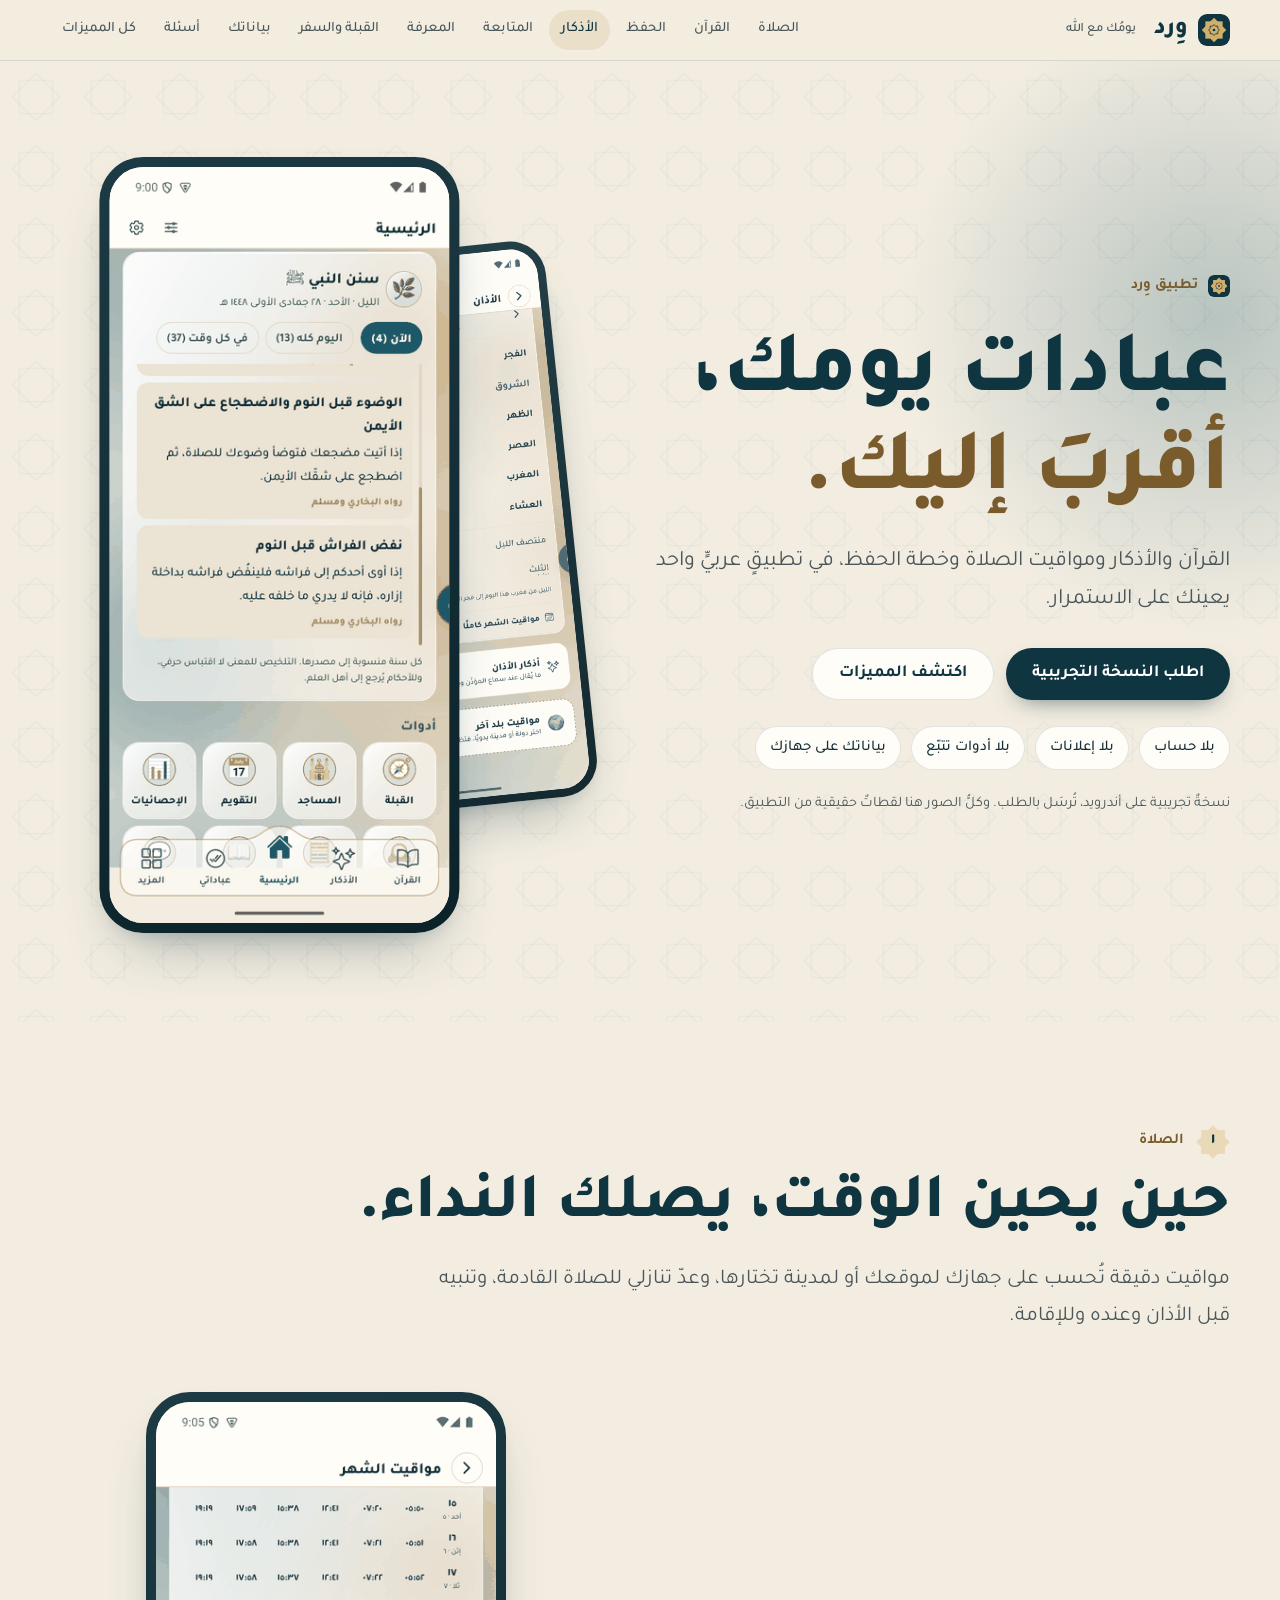
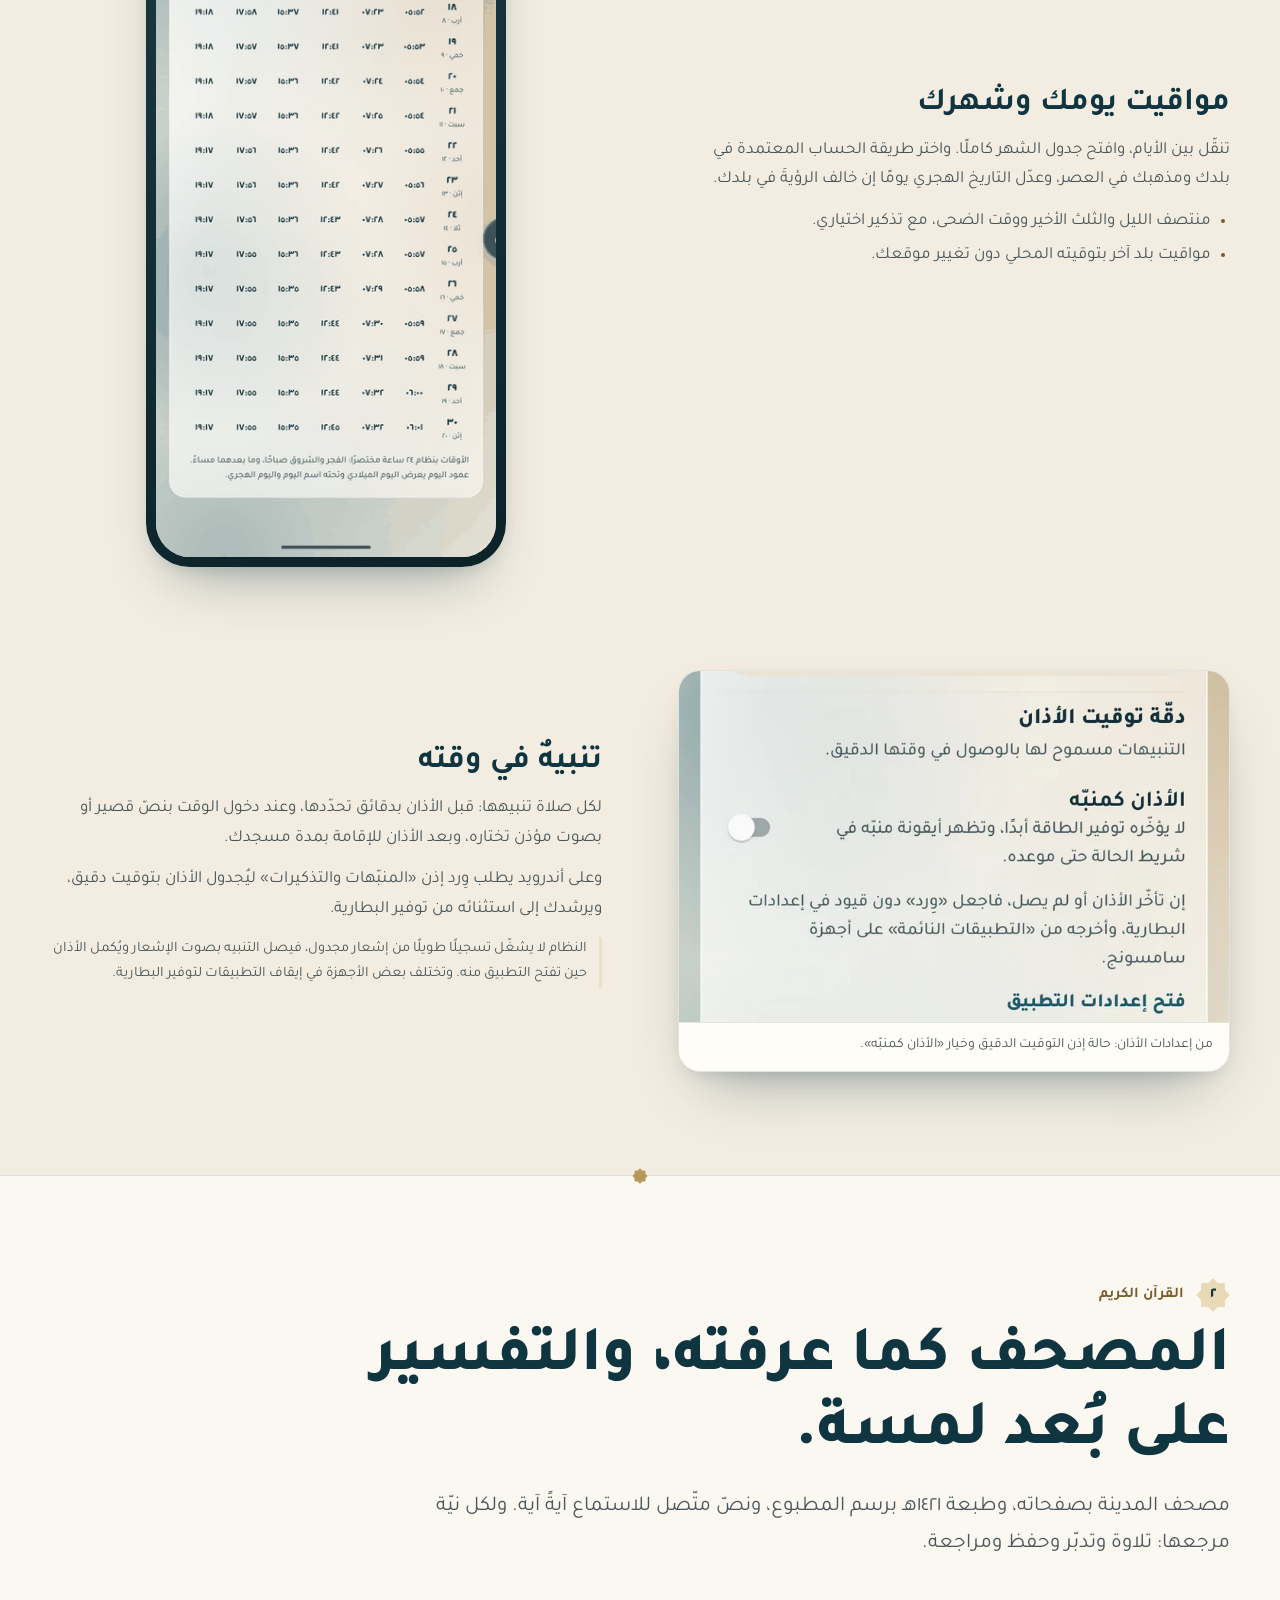
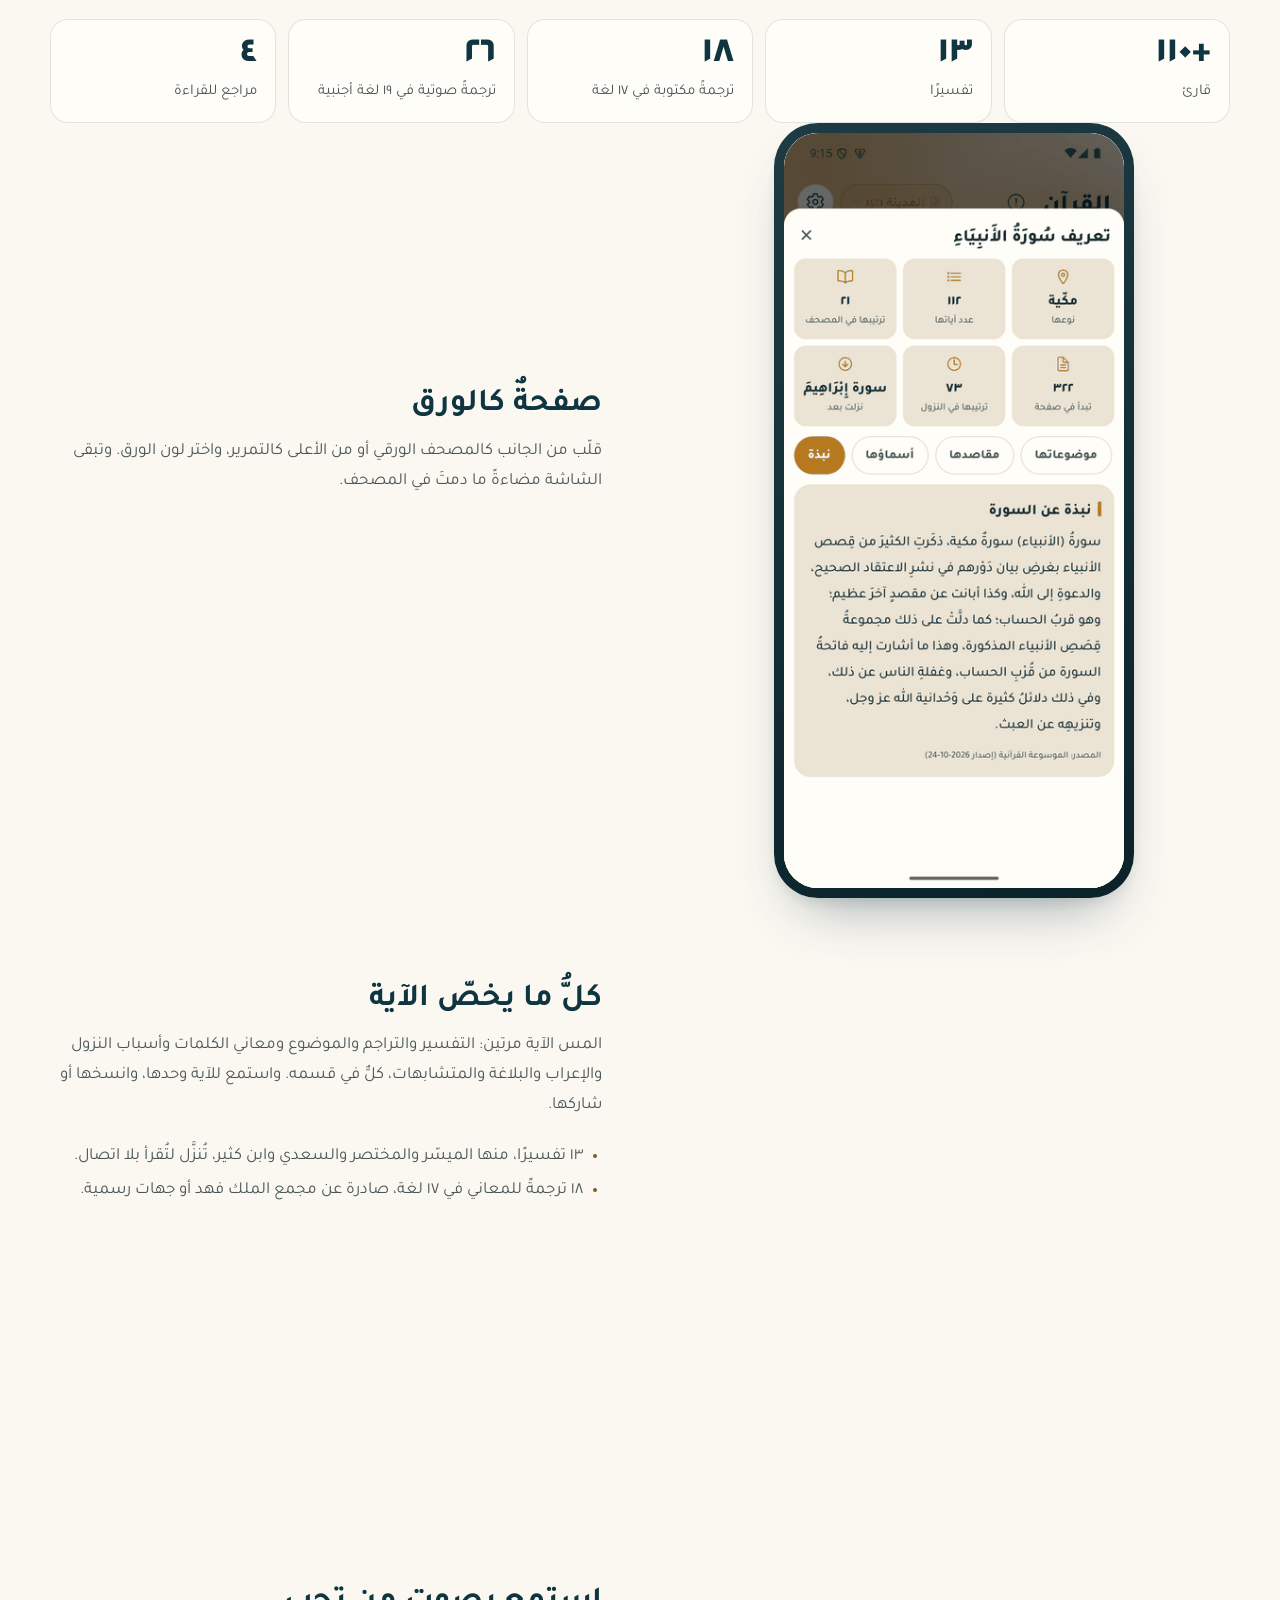
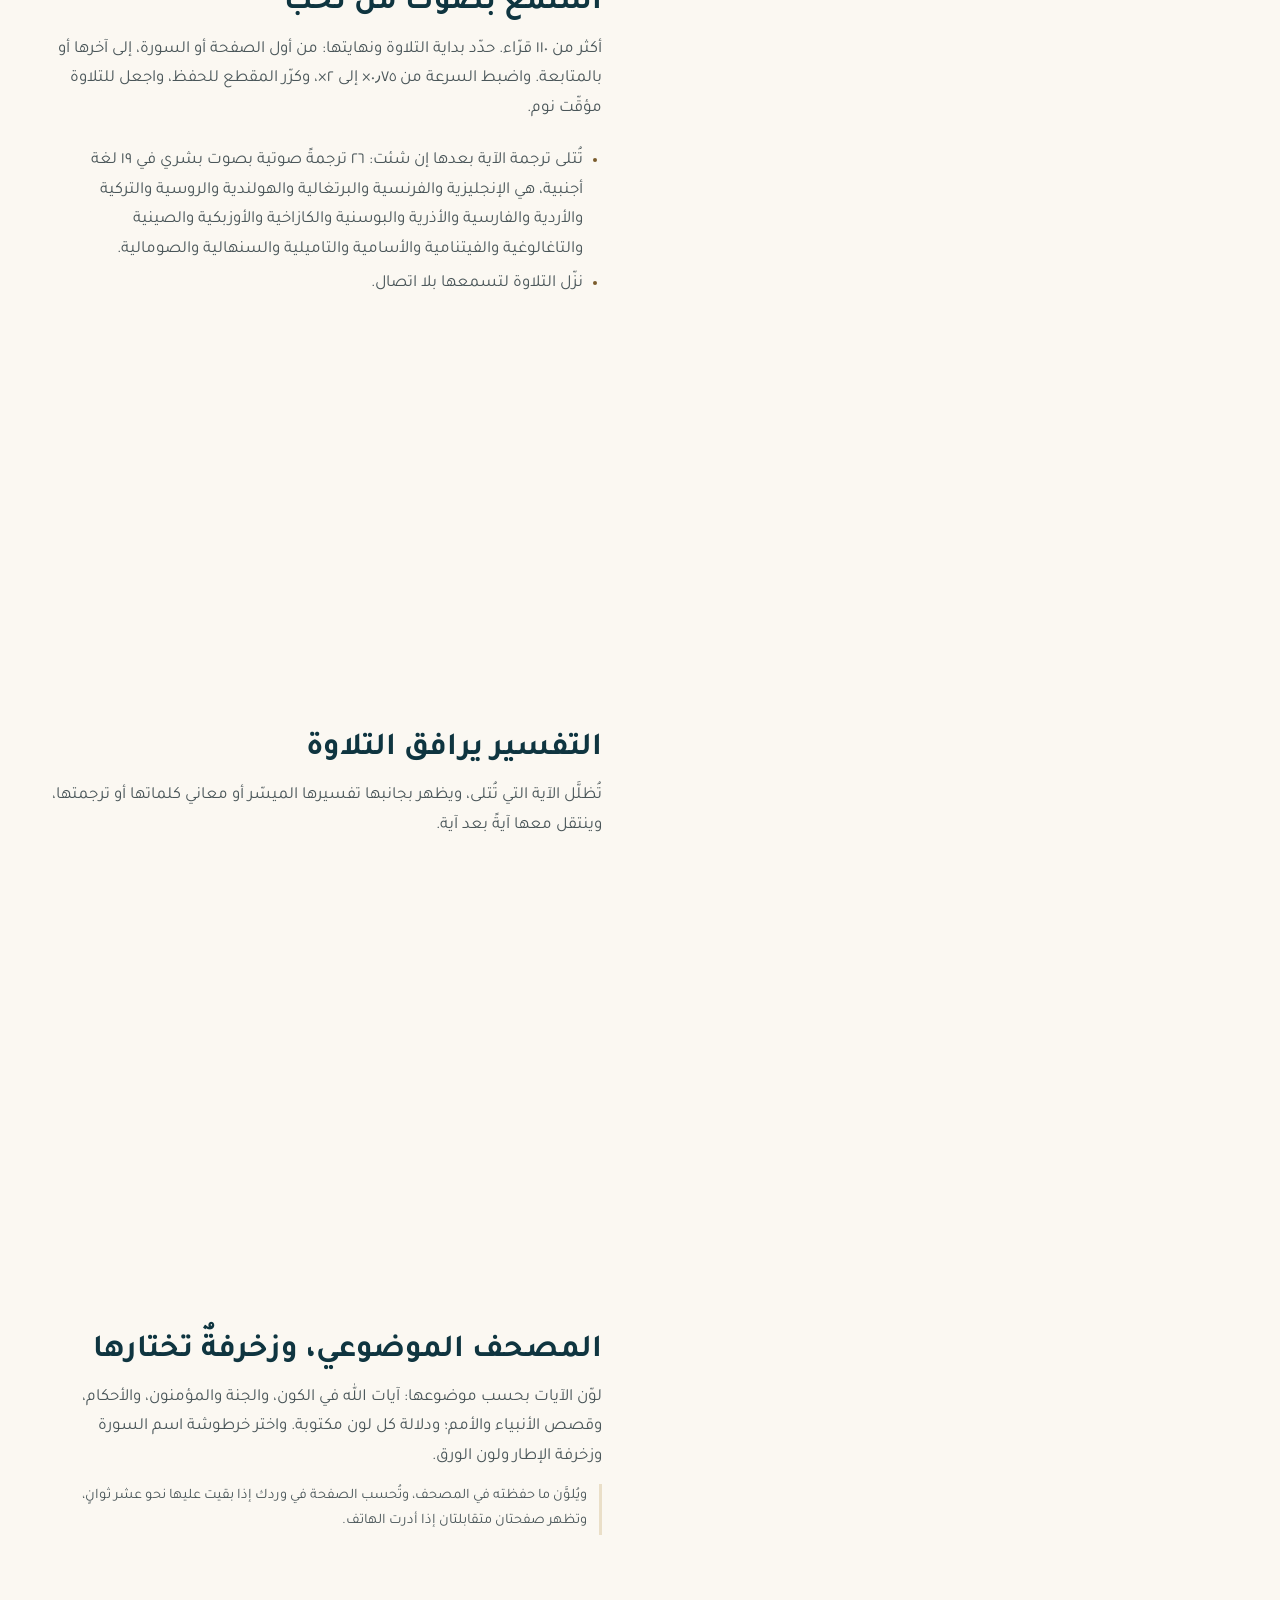
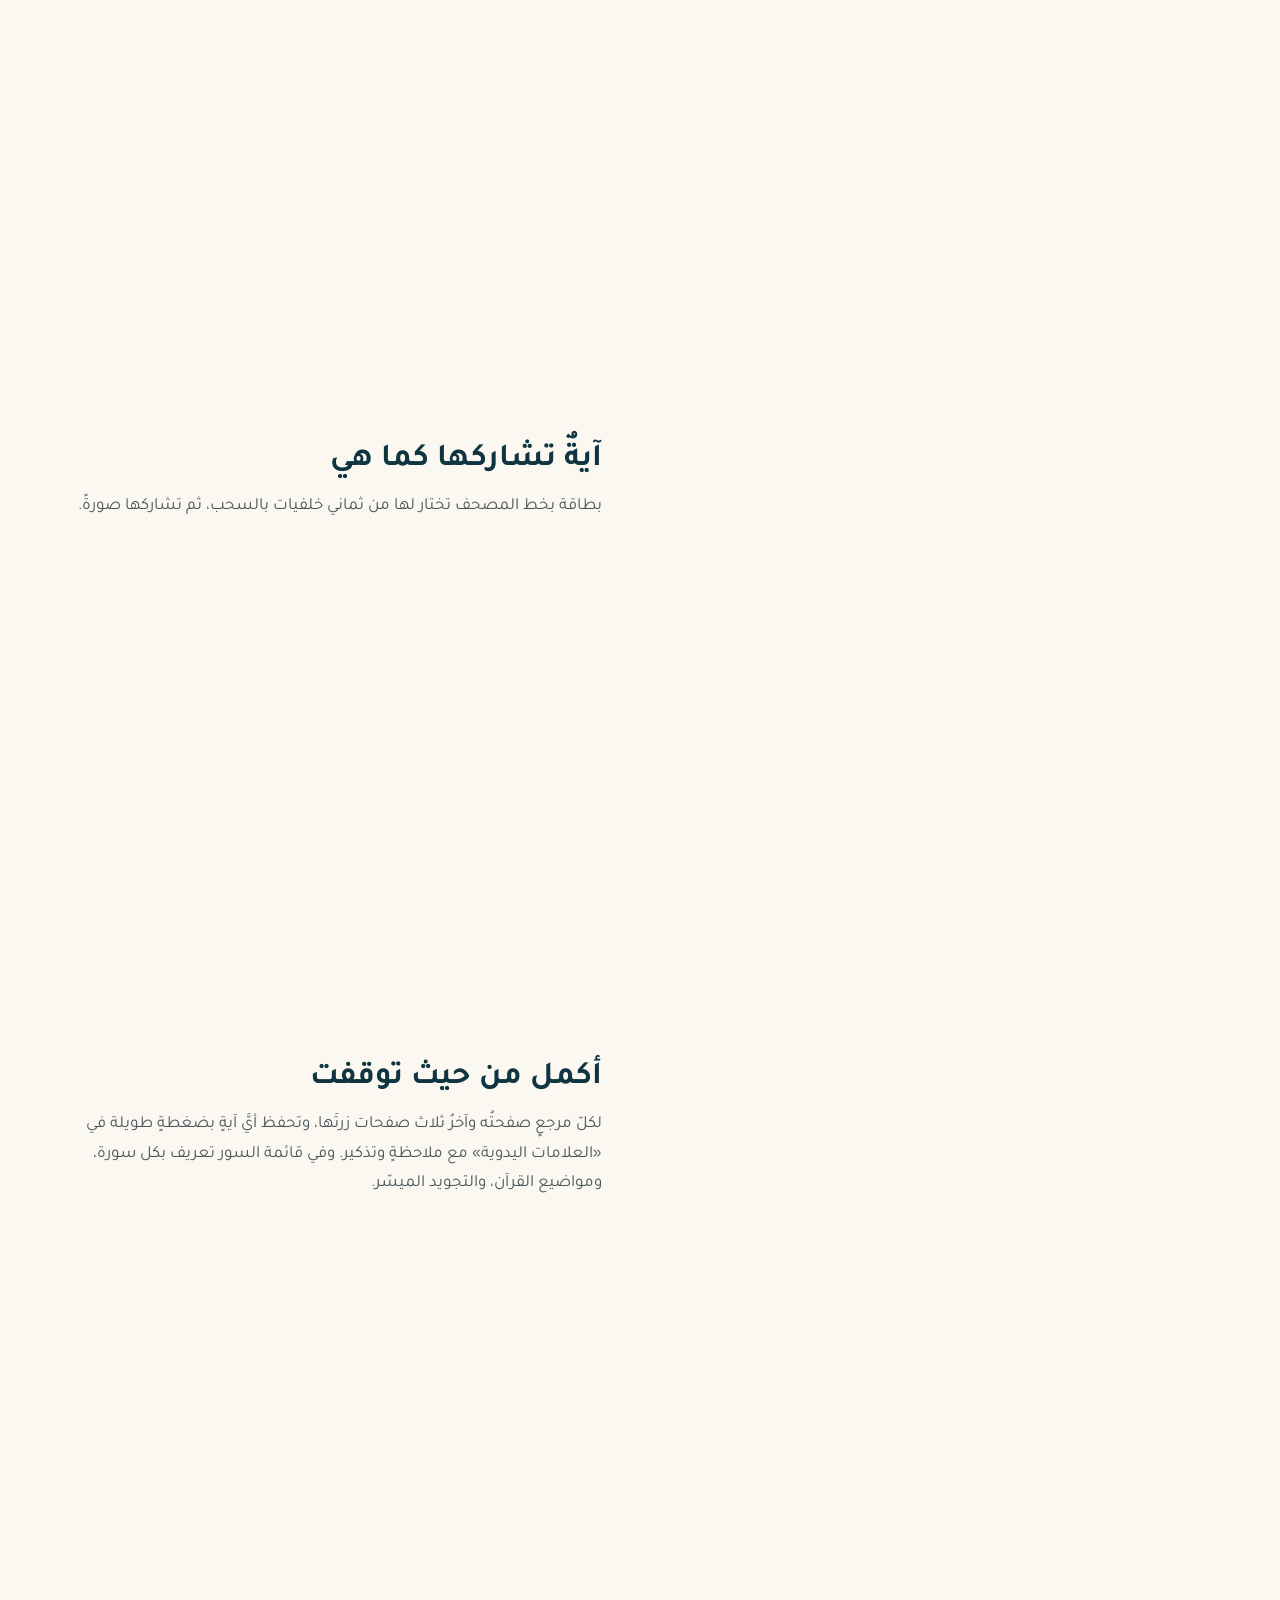
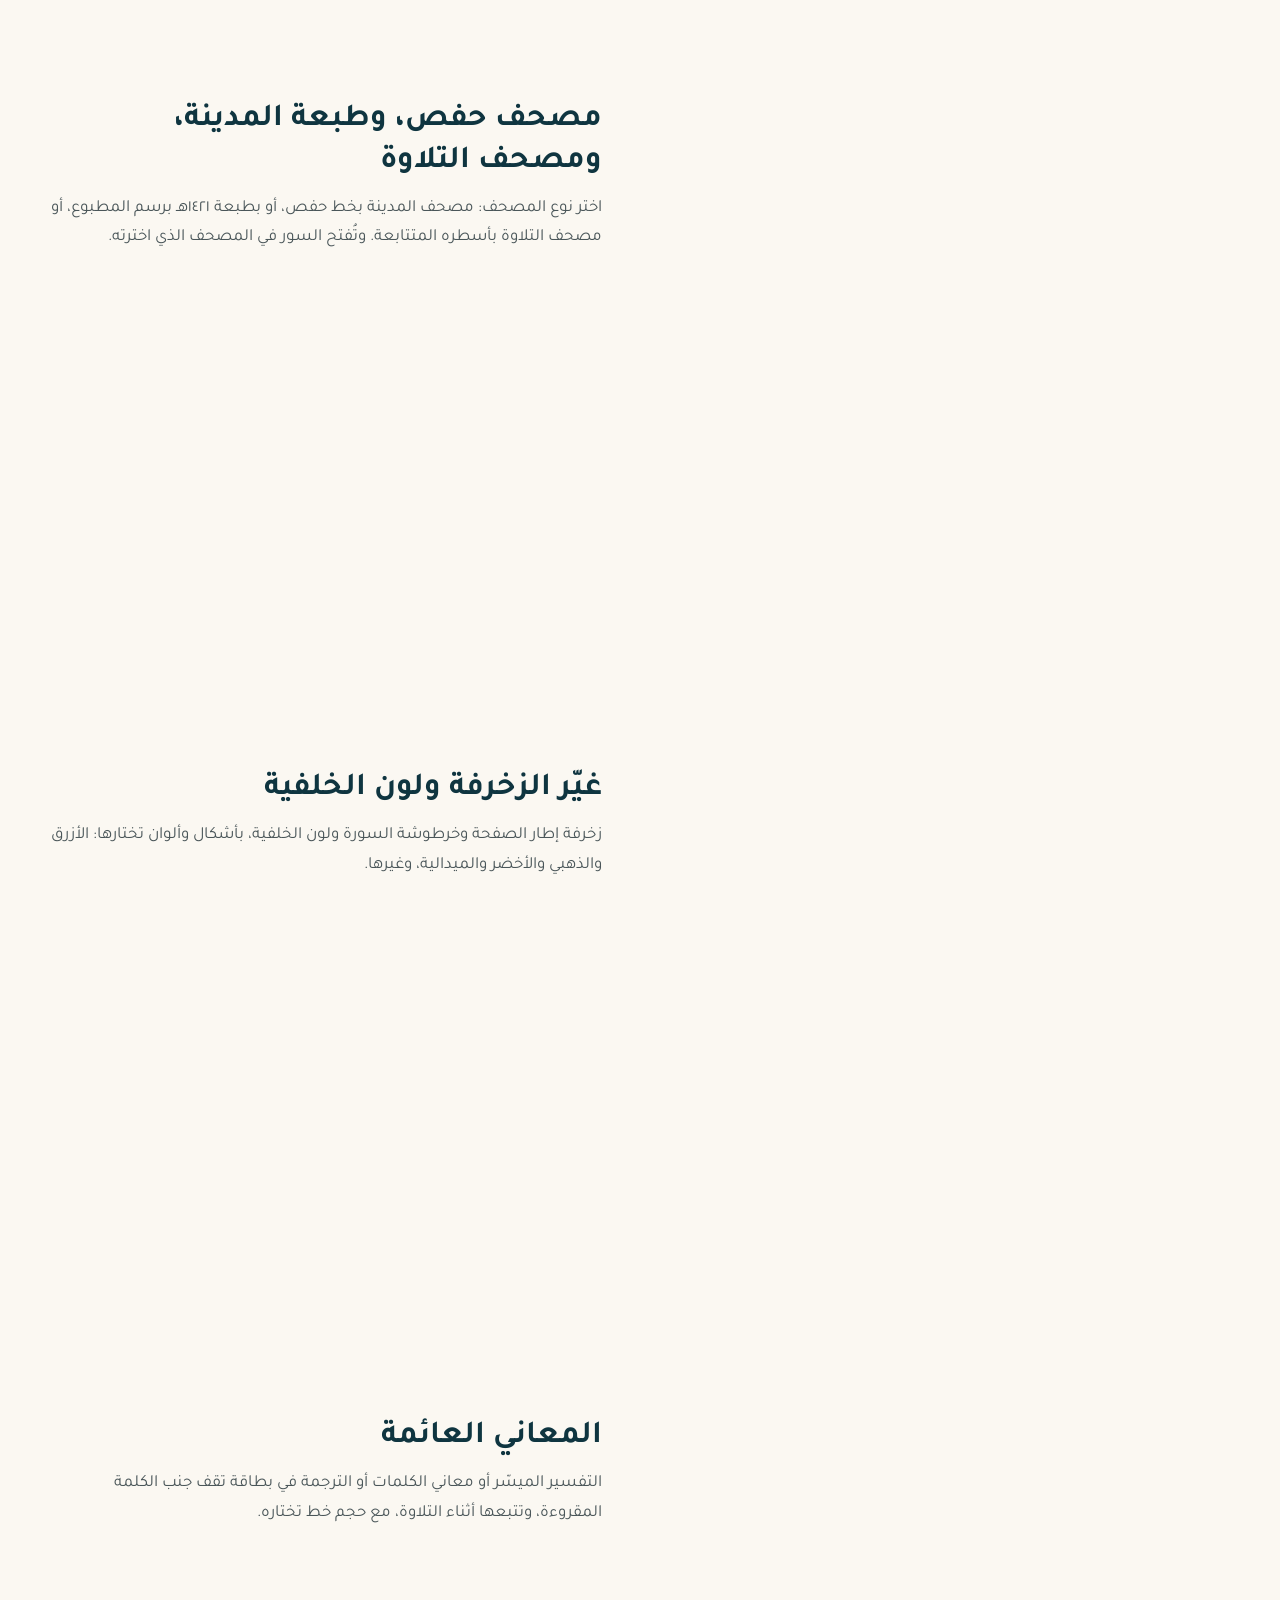
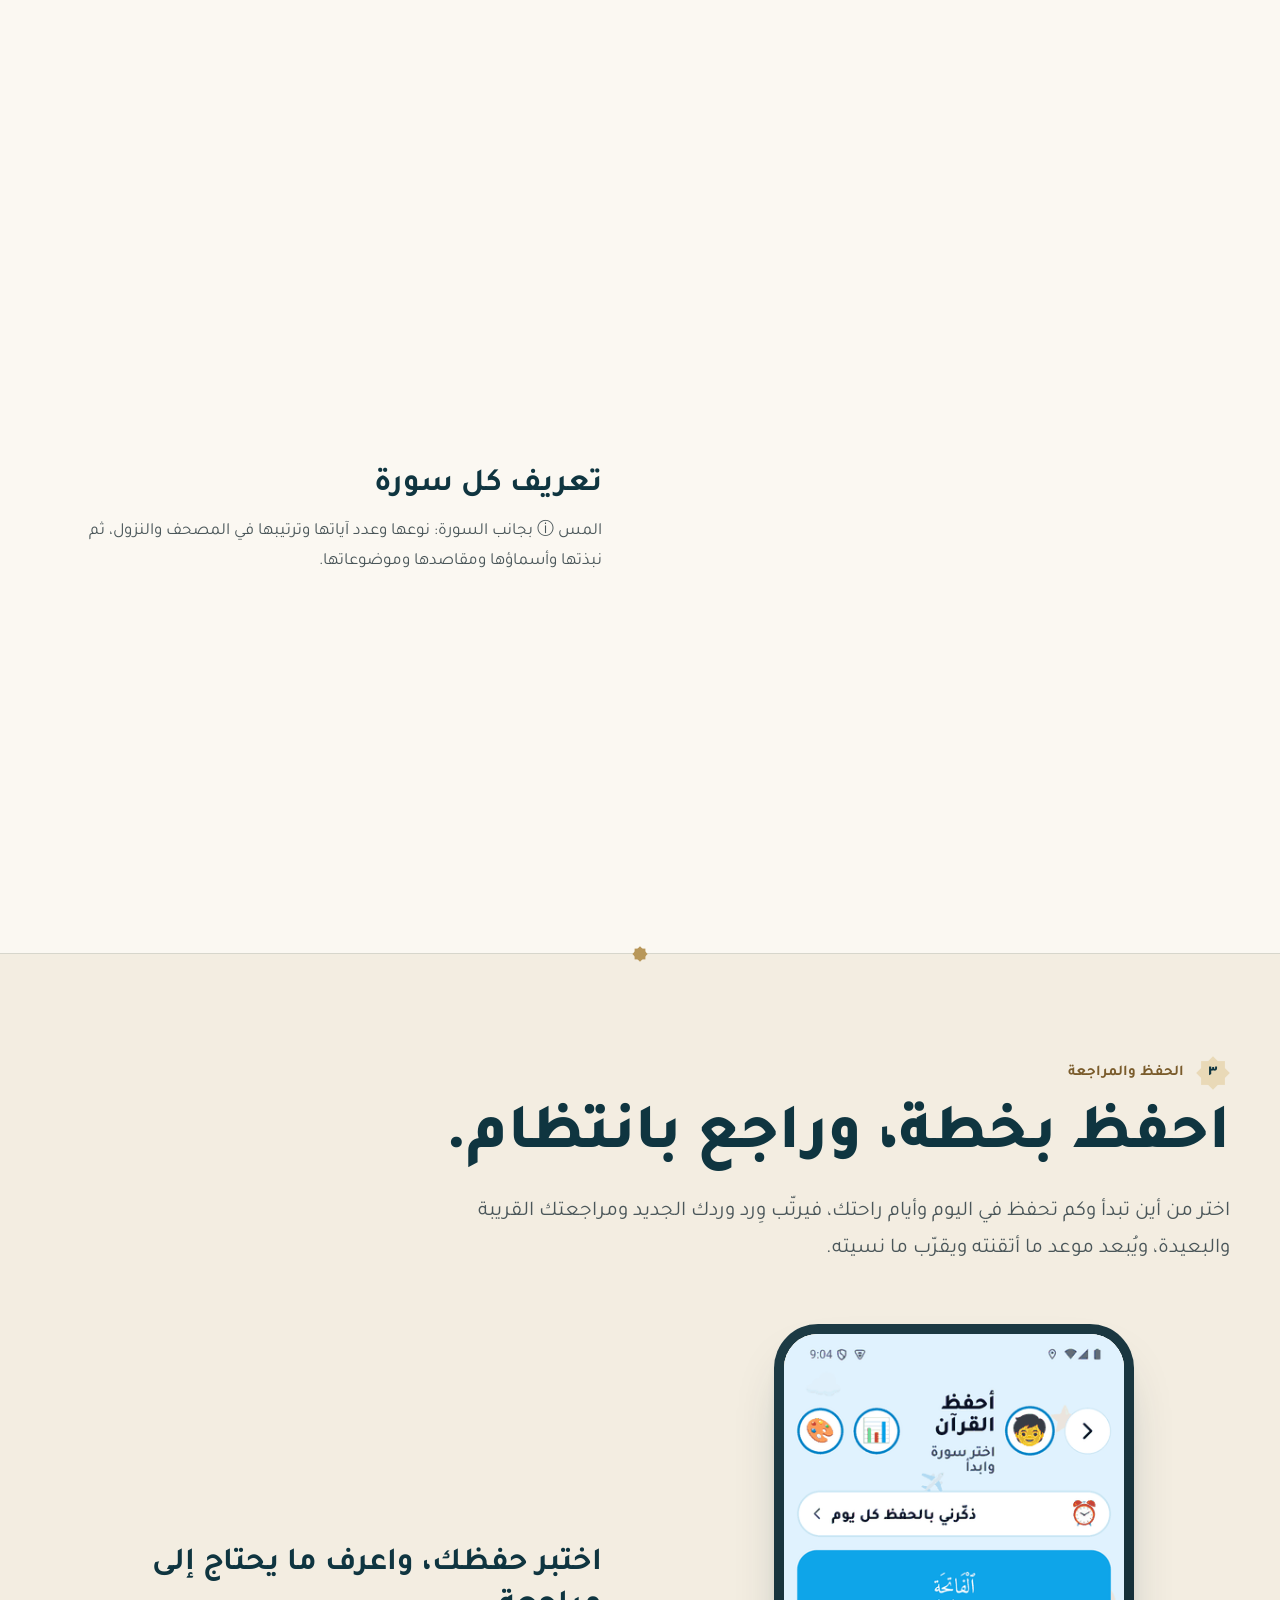
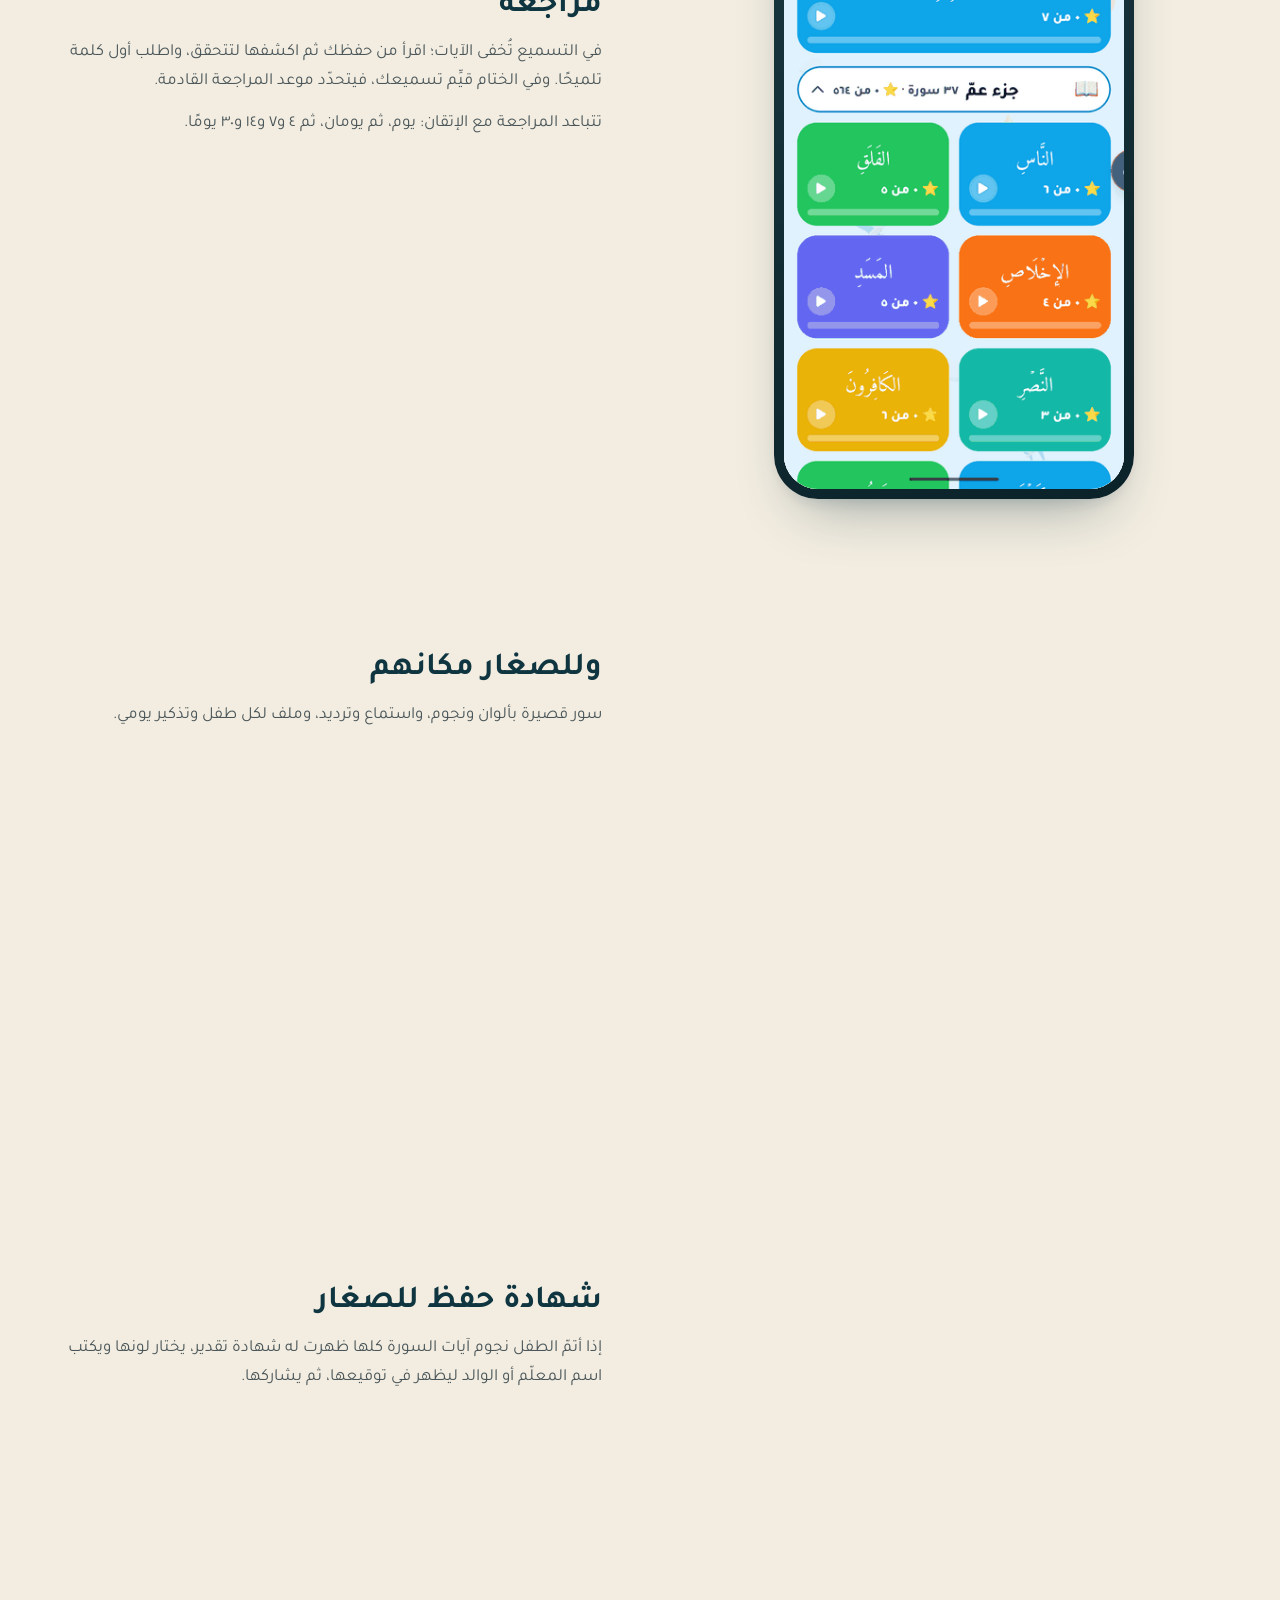
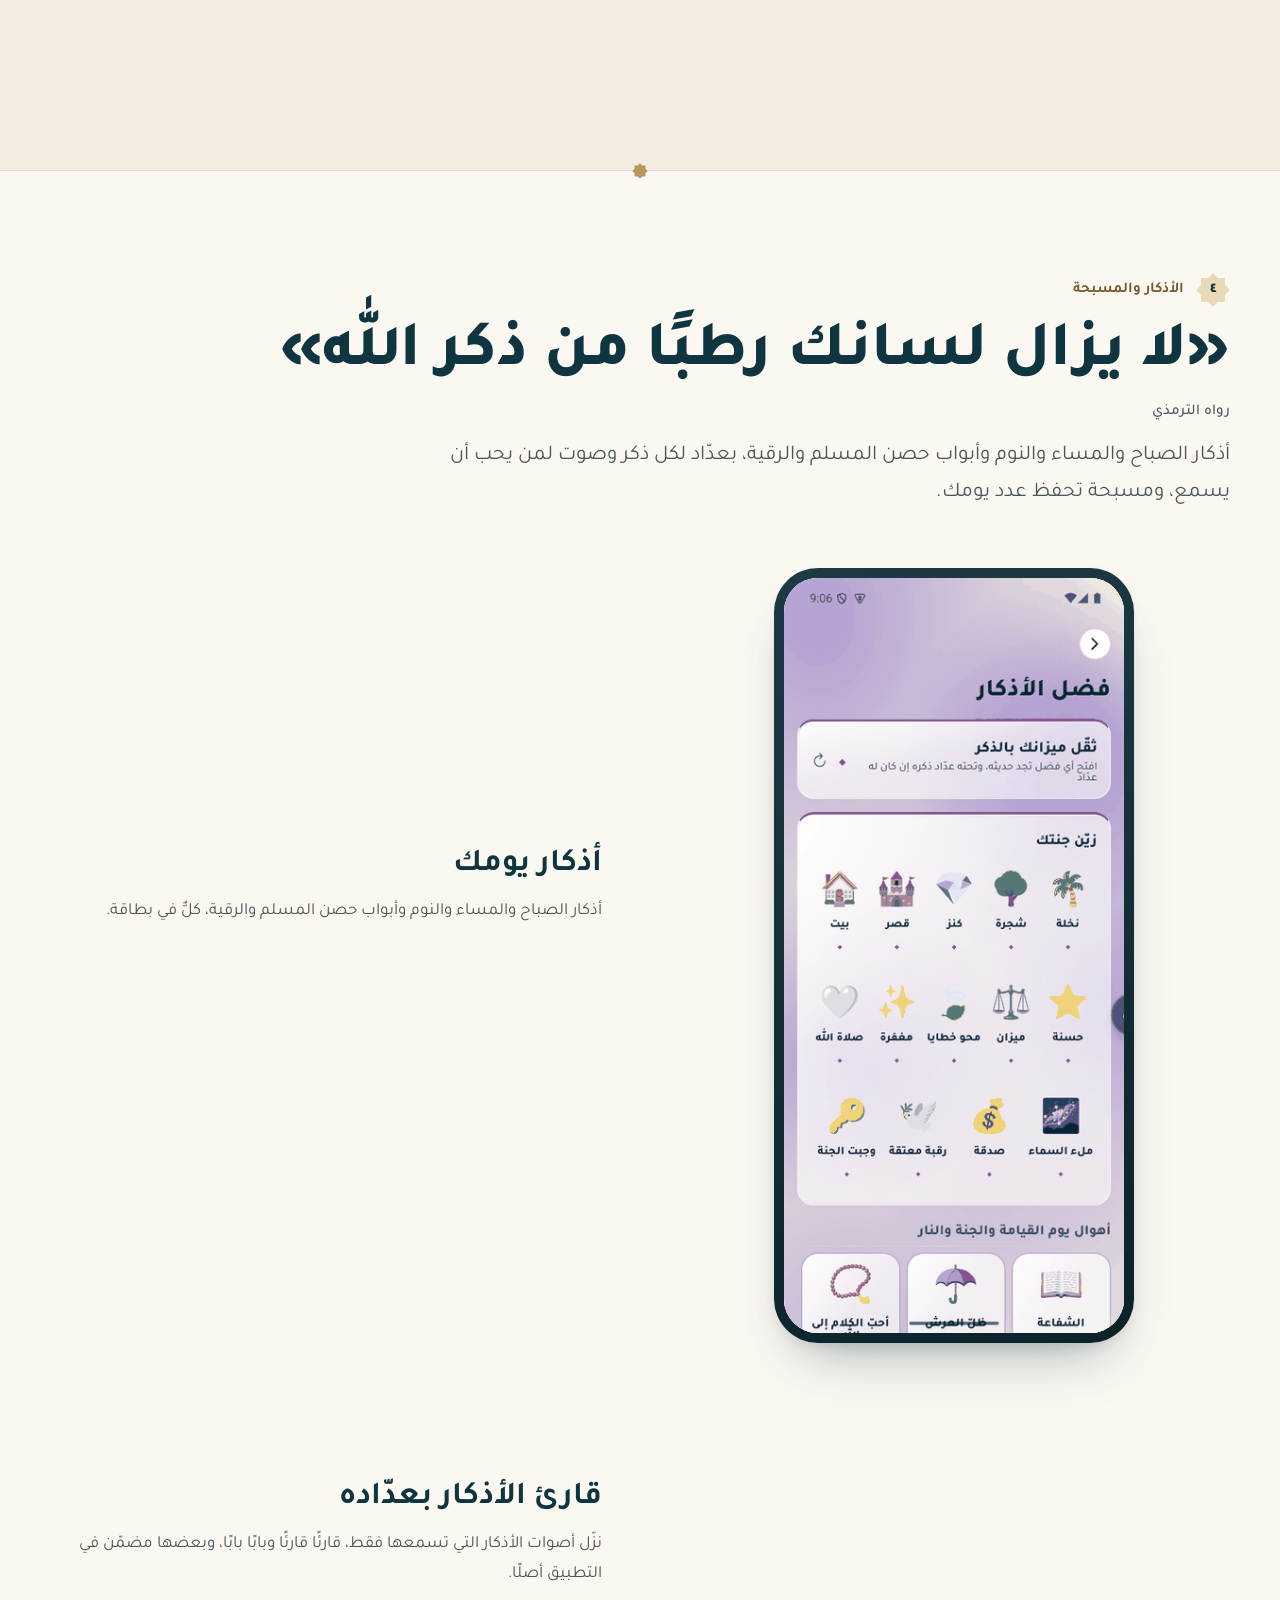
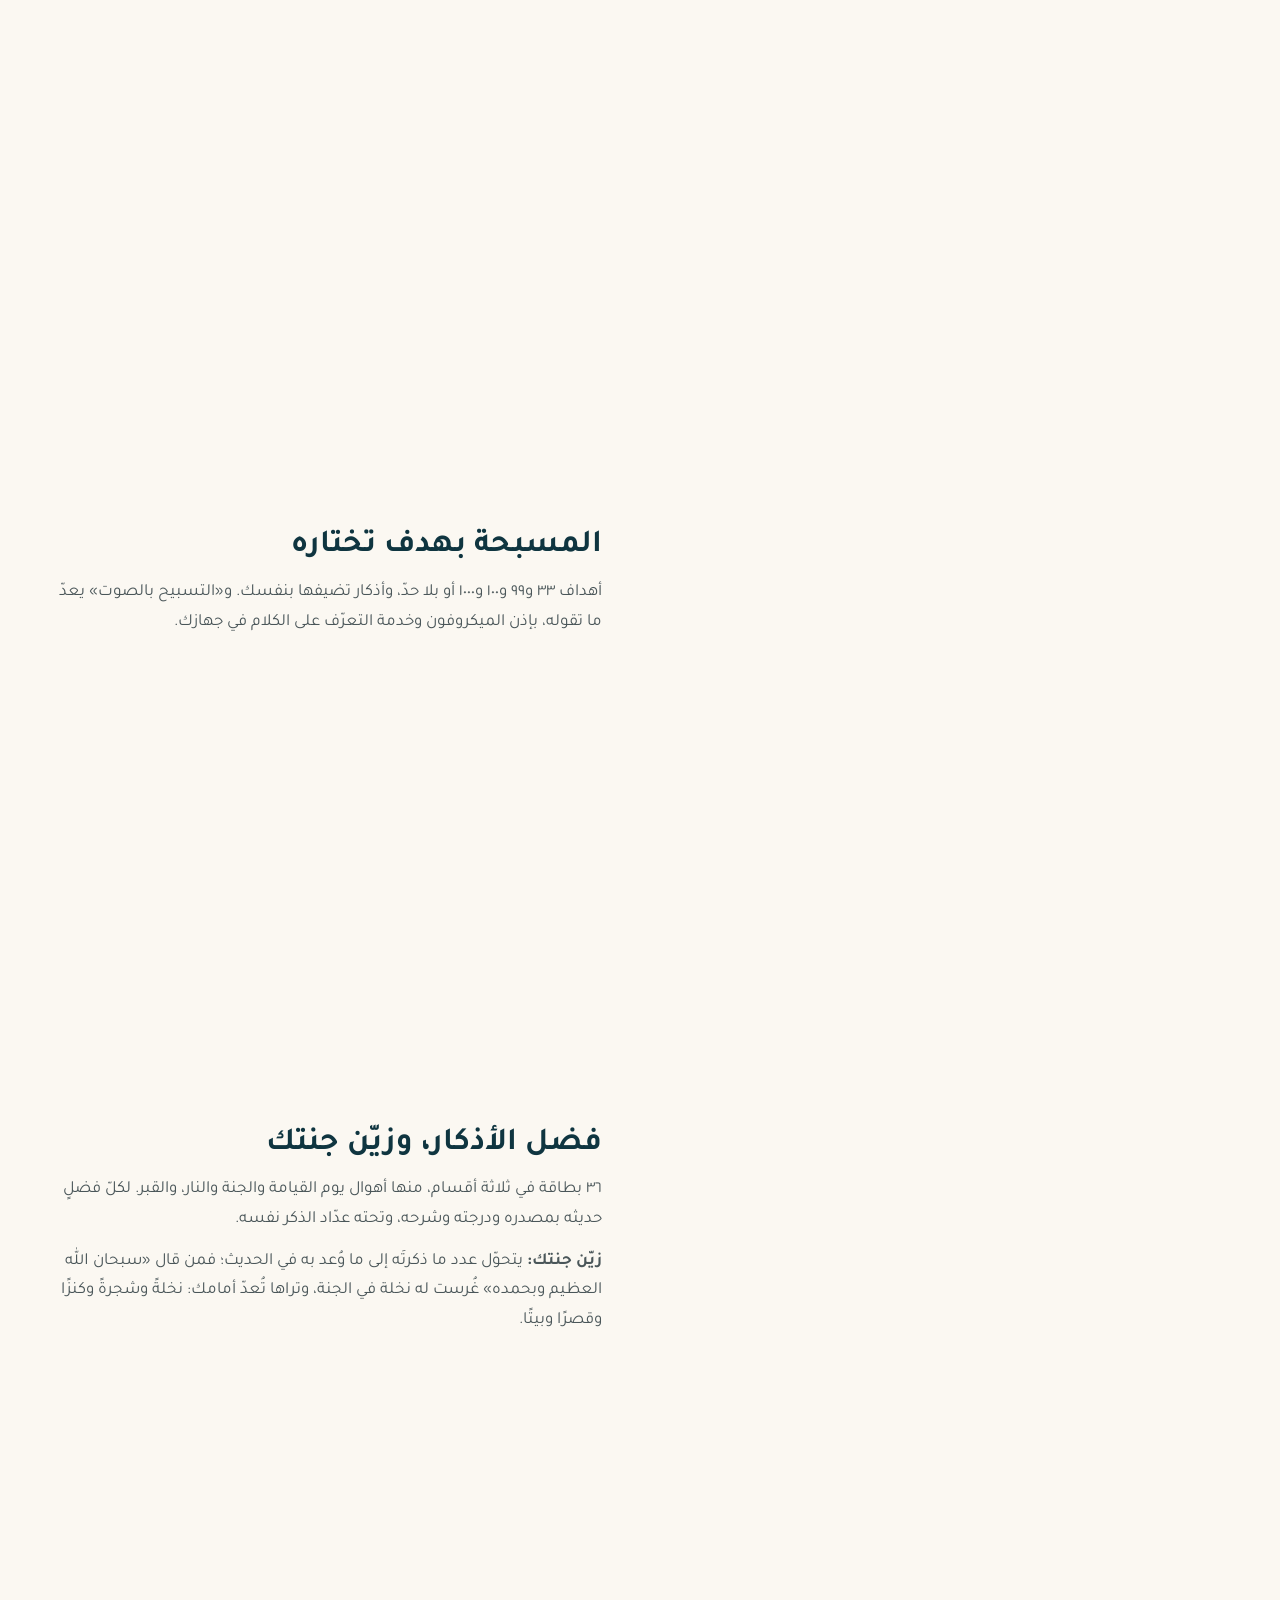
==== commit 57b6de99: "عرض الأقسام بهاتف ثابت تتبدّل شاشته مع الخطوات، وتفسير غامق مقروء، ومصحف حفص في الوضع الليلي Co-Auth" ====
--- a/index.html
+++ b/index.html
@@ -118,10 +118,14 @@
           <img src="assets/gif/mushaf.gif" width="360" height="800" alt="" loading="lazy" decoding="async" class="on" data-step="mushaf">
           <img src="assets/img/ayah-540.webp" srcset="assets/img/ayah-540.webp 540w, assets/img/ayah-1080.webp 1080w" sizes="(max-width: 560px) 70vw, (max-width: 900px) 300px, 360px" width="540" height="1200" alt="" loading="lazy" decoding="async" data-step="ayah">
           <img src="assets/gif/mushaf-play.gif" width="360" height="800" alt="" loading="lazy" decoding="async" data-step="recite">
-          <img src="assets/img/mushaf-playing-540.webp" srcset="assets/img/mushaf-playing-540.webp 540w, assets/img/mushaf-playing-1080.webp 1080w" sizes="(max-width: 560px) 70vw, (max-width: 900px) 300px, 360px" width="540" height="1200" alt="" loading="lazy" decoding="async" data-step="follow">
+          <img src="assets/gif/mushaf-playing.gif" width="360" height="800" alt="" loading="lazy" decoding="async" data-step="follow">
           <img src="assets/gif/mushaf-topics.gif" width="360" height="800" alt="" loading="lazy" decoding="async" data-step="topics">
           <img src="assets/img/ayah-image-540.webp" srcset="assets/img/ayah-image-540.webp 540w, assets/img/ayah-image-1080.webp 1080w" sizes="(max-width: 560px) 70vw, (max-width: 900px) 300px, 360px" width="540" height="1200" alt="" loading="lazy" decoding="async" data-step="share">
           <img src="assets/gif/quran.gif" width="360" height="800" alt="" loading="lazy" decoding="async" data-step="modes">
+          <img src="assets/gif/mushaf-kinds.gif" width="360" height="800" alt="" loading="lazy" decoding="async" data-step="kinds">
+          <img src="assets/gif/mushaf-decor.gif" width="360" height="800" alt="" loading="lazy" decoding="async" data-step="decor">
+          <img src="assets/gif/mushaf-meanings.gif" width="360" height="800" alt="" loading="lazy" decoding="async" data-step="meanings">
+          <img src="assets/gif/surah-info.gif" width="360" height="800" alt="" loading="lazy" decoding="async" data-step="surahinfo">
         </div>
       </div>
       <div class="steps">
@@ -151,7 +155,7 @@
         <div class="step point" data-step="follow">
           <h3>التفسير يرافق التلاوة</h3>
           <p>تُظلَّل الآية التي تُتلى، ويظهر بجانبها تفسيرها الميسّر أو معاني كلماتها أو ترجمتها، وينتقل معها آيةً بعد آية.</p>
-          <div class="inline-shot phone"><img src="assets/img/mushaf-playing-540.webp" srcset="assets/img/mushaf-playing-540.webp 540w, assets/img/mushaf-playing-1080.webp 1080w" sizes="(max-width: 560px) 70vw, (max-width: 900px) 300px, 360px" width="540" height="1200" alt="المصحف أثناء التلاوة: الآية السادسة من سورة البقرة مظلّلة، وفوقها مربّع «التفسير الميسّر» بمعناها." loading="lazy" decoding="async"></div>
+          <div class="inline-shot phone"><img src="assets/gif/mushaf-playing.gif" width="360" height="800" alt="المصحف أثناء التلاوة: الآية السادسة من سورة البقرة مظلّلة، وفوقها مربّع «التفسير الميسّر» بمعناها." loading="lazy" decoding="async"></div>
         </div>
         <div class="step point" data-step="topics">
           <h3>المصحف الموضوعي، وزخرفةٌ تختارها</h3>
@@ -169,16 +173,27 @@
           <p>لكلّ مرجعٍ صفحتُه وآخرُ ثلاث صفحات زرتَها، وتحفظ أيَّ آيةٍ بضغطةٍ طويلة في «العلامات اليدوية» مع ملاحظةٍ وتذكير. وفي قائمة السور تعريف بكل سورة، ومواضيع القرآن، والتجويد الميسّر.</p>
           <div class="inline-shot phone"><img src="assets/gif/quran.gif" width="360" height="800" alt="تبويب القرآن: زر «ابدأ القراءة» ومواضيع القرآن والتجويد الميسّر وتحفيظ الأطفال والحفظ والمراجعة، وقائمة السور." loading="lazy" decoding="async"></div>
         </div>
-      </div>
-    </div>
-    <div class="gallery">
-      <figure class="reveal"><div class="phone sm"><img src="assets/img/mushaf-tools-540.webp" srcset="assets/img/mushaf-tools-540.webp 540w, assets/img/mushaf-tools-1080.webp 1080w" sizes="(max-width: 560px) 70vw, (max-width: 900px) 300px, 360px" width="540" height="1200" alt="شريط أدوات المصحف أسفل الصفحة: الإعدادات والمعاني والزخرفة والمواضيع وتشغيل." loading="lazy" decoding="async"></div><figcaption>أدوات المصحف في شريط واحد</figcaption></figure>
-      <figure class="reveal"><div class="phone sm"><img src="assets/gif/mushaf-meanings.gif" width="360" height="800" alt="قائمة المعاني العائمة: التفسير الميسّر ومعاني الكلمات والترجمة وحجم الخط." loading="lazy" decoding="async"></div><figcaption>المعاني العائمة</figcaption></figure>
-      <figure class="reveal"><div class="phone sm"><img src="assets/gif/mushaf-zakhrafa.gif" width="360" height="800" alt="لوحة الزخرفة: خرطوشة السورة وزخرفة الصفحة ولون الخلفية." loading="lazy" decoding="async"></div><figcaption>الزخرفة والخلفية</figcaption></figure>
-      <figure class="reveal"><div class="phone sm"><img src="assets/gif/mushaf-kinds.gif" width="360" height="800" alt="اختيار نوع المصحف: مصحف المدينة بخط حفص، أو بطبعة ١٤٢١هـ، أو مصحف التلاوة بأسطره المتتابعة." loading="lazy" decoding="async"></div><figcaption>أنواع المصاحف</figcaption></figure>
-      <figure class="reveal"><div class="phone sm"><img src="assets/gif/mushaf-decor.gif" width="360" height="800" alt="تبديل زخرفة الصفحة وخرطوشة السورة ولون الخلفية: الإطار الأزرق، ثم الذهبي، ثم الأخضر، وخرطوشة الميدالية." loading="lazy" decoding="async"></div><figcaption>غيّر الزخرفة ولون الخلفية</figcaption></figure>
-      <figure class="reveal"><div class="phone sm"><img src="assets/gif/themes.gif" width="360" height="800" alt="تبديل مظهر التطبيق بين ألوان النهار والليل من الإعدادات." loading="lazy" decoding="async"></div><figcaption>ألوان التطبيق من الإعدادات</figcaption></figure>
-      <figure class="reveal"><div class="phone sm"><img src="assets/gif/surah-info.gif" width="360" height="800" alt="تعريف سورة الأنبياء: نوعها وعدد آياتها وترتيبها، ثم نبذتها وأسماؤها ومقاصدها وموضوعاتها." loading="lazy" decoding="async"></div><figcaption>تعريف كل سورة ومقاصدها</figcaption></figure>
+        <div class="step point" data-step="kinds">
+          <h3>مصحف حفص، وطبعة المدينة، ومصحف التلاوة</h3>
+          <p>اختر نوع المصحف: مصحف المدينة بخط حفص، أو بطبعة ١٤٢١هـ برسم المطبوع، أو مصحف التلاوة بأسطره المتتابعة. وتُفتح السور في المصحف الذي اخترته.</p>
+          <div class="inline-shot phone"><img src="assets/gif/mushaf-kinds.gif" width="360" height="800" alt="اختيار نوع المصحف." loading="lazy" decoding="async"></div>
+        </div>
+        <div class="step point" data-step="decor">
+          <h3>غيّر الزخرفة ولون الخلفية</h3>
+          <p>زخرفة إطار الصفحة وخرطوشة السورة ولون الخلفية، بأشكال وألوان تختارها: الأزرق والذهبي والأخضر والميدالية، وغيرها.</p>
+          <div class="inline-shot phone"><img src="assets/gif/mushaf-decor.gif" width="360" height="800" alt="تبديل زخرفة الصفحة وخرطوشة السورة ولون الخلفية." loading="lazy" decoding="async"></div>
+        </div>
+        <div class="step point" data-step="meanings">
+          <h3>المعاني العائمة</h3>
+          <p>التفسير الميسّر أو معاني الكلمات أو الترجمة في بطاقة تقف جنب الكلمة المقروءة، وتتبعها أثناء التلاوة، مع حجم خط تختاره.</p>
+          <div class="inline-shot phone"><img src="assets/gif/mushaf-meanings.gif" width="360" height="800" alt="المعاني العائمة: التفسير الميسّر ومعاني الكلمات والترجمة." loading="lazy" decoding="async"></div>
+        </div>
+        <div class="step point" data-step="surahinfo">
+          <h3>تعريف كل سورة</h3>
+          <p>المس ⓘ بجانب السورة: نوعها وعدد آياتها وترتيبها في المصحف والنزول، ثم نبذتها وأسماؤها ومقاصدها وموضوعاتها.</p>
+          <div class="inline-shot phone"><img src="assets/gif/surah-info.gif" width="360" height="800" alt="تعريف سورة الأنبياء: نوعها وعدد آياتها وترتيبها، ثم نبذتها وأسماؤها ومقاصدها وموضوعاتها." loading="lazy" decoding="async"></div>
+        </div>
+      </div>
     </div>
   </div>
 </section>
@@ -188,21 +203,32 @@
     <p class="kicker reveal"><span class="num">٣</span>الحفظ والمراجعة</p>
     <h2 id="hifz-title" class="reveal">احفظ بخطة، وراجع بانتظام.</h2>
     <p class="intro reveal">اختر من أين تبدأ وكم تحفظ في اليوم وأيام راحتك، فيرتّب وِرد وردك الجديد ومراجعتك القريبة والبعيدة، ويُبعد موعد ما أتقنته ويقرّب ما نسيته.</p>
-    <div class="split">
-      <div class="point reveal">
-        <h3>اختبر حفظك، واعرف ما يحتاج إلى مراجعة</h3>
-        <p>في التسميع تُخفى الآيات؛ اقرأ من حفظك ثم اكشفها لتتحقق، واطلب أول كلمة تلميحًا. وفي الختام قيِّم تسميعك، فيتحدّد موعد المراجعة القادمة.</p>
-        <p class="note">تتباعد المراجعة مع الإتقان: يوم، ثم يومان، ثم ٤ و٧ و١٤ و٣٠ يومًا.</p>
-      </div>
-      <div class="reveal"><div class="phone"><img src="assets/gif/hifz-plan.gif" width="360" height="800" alt="شاشة خطة الحفظ: اختيار سورة البداية والآية، وكمية الحفظ اليومية، وبطاقة المدة المتبقية للإتمام وزر «ابدأ الخطة»." loading="lazy" decoding="async"></div></div>
-    </div>
-    <div class="split flip">
-      <div class="point reveal">
-        <h3>وللصغار مكانهم</h3>
-        <p>سور قصيرة بألوان ونجوم، واستماع وترديد، وملف لكل طفل وتذكير يومي.</p>
-      </div>
-      <div class="reveal"><div class="phone sm"><img src="assets/gif/kids.gif" width="360" height="800" alt="شاشة تحفيظ الأطفال: بطاقات ملوّنة لسور الفاتحة والناس والفلق والإخلاص والمسد والنصر بنجوم التقدّم." loading="lazy" decoding="async"></div></div>
-      <div class="reveal"><div class="phone sm"><img src="assets/gif/kids-certificate.gif" width="360" height="800" alt="شهادة تقدير تظهر بعد حفظ الطفل سورة الإخلاص، مع اختيار لون الشهادة وزر المشاركة." loading="lazy" decoding="async"></div></div>
+    <div class="scrolly">
+      <div class="stage" aria-hidden="true">
+        <div class="phone">
+          <img src="assets/gif/hifz-plan.gif" width="360" height="800" alt="" loading="lazy" decoding="async" class="on" data-step="plan">
+          <img src="assets/gif/kids.gif" width="360" height="800" alt="" loading="lazy" decoding="async" data-step="kids">
+          <img src="assets/gif/kids-certificate.gif" width="360" height="800" alt="" loading="lazy" decoding="async" data-step="cert">
+        </div>
+      </div>
+      <div class="steps">
+        <div class="step point" data-step="plan">
+          <h3>اختبر حفظك، واعرف ما يحتاج إلى مراجعة</h3>
+          <p>في التسميع تُخفى الآيات؛ اقرأ من حفظك ثم اكشفها لتتحقق، واطلب أول كلمة تلميحًا. وفي الختام قيِّم تسميعك، فيتحدّد موعد المراجعة القادمة.</p>
+          <p>تتباعد المراجعة مع الإتقان: يوم، ثم يومان، ثم ٤ و٧ و١٤ و٣٠ يومًا.</p>
+          <div class="inline-shot phone"><img src="assets/gif/hifz-plan.gif" width="360" height="800" alt="شاشة خطة الحفظ: اختيار سورة البداية والآية، وكمية الحفظ اليومية، وبطاقة المدة المتبقية." loading="lazy" decoding="async"></div>
+        </div>
+        <div class="step point" data-step="kids">
+          <h3>وللصغار مكانهم</h3>
+          <p>سور قصيرة بألوان ونجوم، واستماع وترديد، وملف لكل طفل وتذكير يومي.</p>
+          <div class="inline-shot phone"><img src="assets/gif/kids.gif" width="360" height="800" alt="شاشة تحفيظ الأطفال: بطاقات ملوّنة لسور قصيرة بنجوم التقدّم." loading="lazy" decoding="async"></div>
+        </div>
+        <div class="step point" data-step="cert">
+          <h3>شهادة حفظ للصغار</h3>
+          <p>إذا أتمّ الطفل نجوم آيات السورة كلها ظهرت له شهادة تقدير، يختار لونها ويكتب اسم المعلّم أو الوالد ليظهر في توقيعها، ثم يشاركها.</p>
+          <div class="inline-shot phone"><img src="assets/gif/kids-certificate.gif" width="360" height="800" alt="شهادة تقدير تظهر بعد حفظ الطفل سورة الإخلاص، مع اختيار لون الشهادة وزر المشاركة." loading="lazy" decoding="async"></div>
+        </div>
+      </div>
     </div>
   </div>
 </section>
@@ -212,26 +238,38 @@
     <p class="kicker reveal"><span class="num">٤</span>الأذكار والمسبحة</p>
     <h2 id="athkar-title" class="reveal">«لا يزال لسانك رطبًا من ذكر الله»<span class="quote-src">رواه الترمذي</span></h2>
     <p class="intro reveal">أذكار الصباح والمساء والنوم وأبواب حصن المسلم والرقية، بعدّاد لكل ذكر وصوت لمن يحب أن يسمع، ومسبحة تحفظ عدد يومك.</p>
-    <div class="gallery">
-      <figure class="reveal"><div class="phone sm"><img src="assets/gif/athkar.gif" width="360" height="800" alt="تبويب الأذكار: بطاقة «ذكر وفضله» بالصلاة على النبي، وأذكار الصباح والمساء والدعاء وفضل الأذكار." loading="lazy" decoding="async"></div><figcaption>تبويب الأذكار</figcaption></figure>
-      <figure class="reveal"><div class="phone sm"><img src="assets/gif/morning.gif" width="360" height="800" alt="قارئ أذكار الصباح: الاستعاذة وآية الكرسي بخط كبير، وعدّاد مرة واحدة، وزر «تشغيل كل الأذكار»." loading="lazy" decoding="async"></div><figcaption>قارئ الأذكار بعدّاده</figcaption></figure>
-      <figure class="reveal"><div class="phone sm"><img src="assets/gif/tasbih.gif" width="360" height="800" alt="المسبحة: الذكر «سبحان الله»، والهدف ٣٣، والعداد عند ٢١، وزر «التسبيح بالصوت»." loading="lazy" decoding="async"></div><figcaption>المسبحة بهدف تختاره</figcaption></figure>
-    </div>
-    <div class="split" style="margin-top: clamp(48px, 7vw, 96px)">
-      <div class="point reveal">
-        <h3>اسمع ولو بلا اتصال</h3>
-        <p>نزّل أصوات الأذكار التي تسمعها فقط، قارئًا قارئًا وبابًا بابًا، وبعضها مضمّن في التطبيق أصلًا.</p>
-        <p>وفي المسبحة أهداف ٣٣ و٩٩ و١٠٠ و١٠٠٠ أو بلا حدّ، وأذكار تضيفها بنفسك. و«التسبيح بالصوت» يعدّ ما تقوله، بإذن الميكروفون وخدمة التعرّف على الكلام في جهازك.</p>
-      </div>
-      <figure class="zoom reveal"><img src="assets/img/detail-tasbih-720.webp" srcset="assets/img/detail-tasbih-720.webp 720w" sizes="(max-width: 900px) 92vw, 560px" width="720" height="692" alt="تفصيلة من المسبحة: دائرة العدّ ممتلئة إلى ٢١ من ٣٣ تحت «سبحان الله»." loading="lazy" decoding="async"><figcaption>دائرة العدّ تمتلئ مع كل تسبيحة.</figcaption></figure>
-    </div>
-    <div class="split flip">
-      <div class="point reveal">
-        <h3>فضل الأذكار: اقرأ الحديث، ثم اذكر</h3>
-        <p>٣٦ بطاقة في ثلاثة أقسام، منها أهوال يوم القيامة والجنة والنار، والقبر. لكلّ فضلٍ حديثه بمصدره ودرجته وشرحه، وتحته عدّاد الذكر نفسه.</p>
-        <p><strong>زيّن جنتك:</strong> يتحوّل عدد ما ذكرتَه إلى ما وُعد به في الحديث؛ فمن قال «سبحان الله العظيم وبحمده» غُرست له نخلة في الجنة، وتراها تُعدّ أمامك: نخلةً وشجرةً وكنزًا وقصرًا وبيتًا.</p>
-      </div>
-      <div class="reveal"><div class="phone"><img src="assets/gif/fadl.gif" width="360" height="800" alt="شاشة فضل الأذكار: بطاقة «ثقّل ميزانك بالذكر»، وقسم «زيّن جنتك» بأيقونات النخلة والشجرة والكنز والقصر والبيت والحسنة والميزان، ثم أهوال يوم القيامة." loading="lazy" decoding="async"></div></div>
+    <div class="scrolly">
+      <div class="stage" aria-hidden="true">
+        <div class="phone">
+          <img src="assets/gif/athkar.gif" width="360" height="800" alt="" loading="lazy" decoding="async" class="on" data-step="tab">
+          <img src="assets/gif/morning.gif" width="360" height="800" alt="" loading="lazy" decoding="async" data-step="read">
+          <img src="assets/gif/tasbih.gif" width="360" height="800" alt="" loading="lazy" decoding="async" data-step="tasbih">
+          <img src="assets/gif/fadl.gif" width="360" height="800" alt="" loading="lazy" decoding="async" data-step="fadl">
+        </div>
+      </div>
+      <div class="steps">
+        <div class="step point" data-step="tab">
+          <h3>أذكار يومك</h3>
+          <p>أذكار الصباح والمساء والنوم وأبواب حصن المسلم والرقية، كلٌّ في بطاقة.</p>
+          <div class="inline-shot phone"><img src="assets/gif/athkar.gif" width="360" height="800" alt="تبويب الأذكار: بطاقة «ذكر وفضله»، وأذكار الصباح والمساء والدعاء." loading="lazy" decoding="async"></div>
+        </div>
+        <div class="step point" data-step="read">
+          <h3>قارئ الأذكار بعدّاده</h3>
+          <p>نزّل أصوات الأذكار التي تسمعها فقط، قارئًا قارئًا وبابًا بابًا، وبعضها مضمّن في التطبيق أصلًا.</p>
+          <div class="inline-shot phone"><img src="assets/gif/morning.gif" width="360" height="800" alt="قارئ أذكار الصباح: الاستعاذة وآية الكرسي بخط كبير، وعدّاد، وزر تشغيل كل الأذكار." loading="lazy" decoding="async"></div>
+        </div>
+        <div class="step point" data-step="tasbih">
+          <h3>المسبحة بهدف تختاره</h3>
+          <p>أهداف ٣٣ و٩٩ و١٠٠ و١٠٠٠ أو بلا حدّ، وأذكار تضيفها بنفسك. و«التسبيح بالصوت» يعدّ ما تقوله، بإذن الميكروفون وخدمة التعرّف على الكلام في جهازك.</p>
+          <div class="inline-shot phone"><img src="assets/gif/tasbih.gif" width="360" height="800" alt="المسبحة: الذكر والهدف والعدّاد، وزر التسبيح بالصوت." loading="lazy" decoding="async"></div>
+        </div>
+        <div class="step point" data-step="fadl">
+          <h3>فضل الأذكار، وزيّن جنتك</h3>
+          <p>٣٦ بطاقة في ثلاثة أقسام، منها أهوال يوم القيامة والجنة والنار، والقبر. لكلّ فضلٍ حديثه بمصدره ودرجته وشرحه، وتحته عدّاد الذكر نفسه.</p>
+          <p><strong>زيّن جنتك:</strong> يتحوّل عدد ما ذكرتَه إلى ما وُعد به في الحديث؛ فمن قال «سبحان الله العظيم وبحمده» غُرست له نخلة في الجنة، وتراها تُعدّ أمامك: نخلةً وشجرةً وكنزًا وقصرًا وبيتًا.</p>
+          <div class="inline-shot phone"><img src="assets/gif/fadl.gif" width="360" height="800" alt="شاشة فضل الأذكار: بطاقة «ثقّل ميزانك بالذكر»، وقسم «زيّن جنتك» بأيقونات النخلة والشجرة والكنز والقصر والبيت." loading="lazy" decoding="async"></div>
+        </div>
+      </div>
     </div>
   </div>
 </section>
@@ -241,17 +279,43 @@
     <p class="kicker reveal"><span class="num">٥</span>متابعة العبادات</p>
     <h2 id="track-title" class="reveal">«حاسِبوا أنفسكم قبل أن تُحاسَبوا»<span class="quote-src">من كلام عمر بن الخطاب رضي الله عنه</span></h2>
     <p class="intro reveal">سجّل صلاتك جماعةً أو منفردًا، وسننك وأذكارك وورد القرآن والصيام. ويعطيك وِرد نسبة يومك من الأقسام التي اخترت متابعتها وحدها.</p>
-    <div class="benefits">
-      <figure class="reveal"><div class="phone"><img src="assets/gif/worship.gif" width="360" height="800" alt="شاشة عباداتي: متوسط الإنجاز ٥٦٪، وأفضل يوم الأحد، وجدول الصلوات الخمس بخيارات جماعة ومنفرد وقضاء." loading="lazy" decoding="async"></div>
-        <figcaption><h3>سجّل يومك</h3><p>الصلاة جماعةً أو منفردًا أو قضاءً، والسنن والأذكار والورد والصيام، كلٌّ بلمسة.</p></figcaption></figure>
-      <figure class="reveal"><div class="phone"><img src="assets/gif/stats.gif" width="360" height="800" alt="الإحصائيات: ملخص الأسبوع ووقفة مع أسبوعك وأرقام الصلاة." loading="lazy" decoding="async"></div>
-        <figcaption><h3>تابع تقدّمك</h3><p>ملخّص التزامك بالأهداف التي اخترتها، والعبادات التي سجّلتها خلال الأسبوع على جدول واحد.</p></figcaption></figure>
-      <figure class="reveal"><div class="phone"><img src="assets/gif/worship-prefs.gif" width="360" height="800" alt="إعدادات عباداتي: مفاتيح الأقسام المتابَعة من الصلوات الخمس إلى أعمال الجمعة، ووزن كل قسم في نسبة اليوم." loading="lazy" decoding="async"></div>
-        <figcaption><h3>خصّص أهدافك</h3><p>اختر ما تتابعه ووزنه في نسبة يومك، وحدّد وردك من القرآن وتسبيحك وأيام صيامك.</p></figcaption></figure>
-    </div>
-    <div class="gallery">
-      <figure class="reveal"><div class="phone sm"><img src="assets/gif/excuse.gif" width="360" height="800" alt="العذر الشرعي في الإعدادات: اختيار الصلاة التي بدأ عندها العذر، فيتوقّف تتبّع الصلاة مؤقتًا إلى أن ينتهي." loading="lazy" decoding="async"></div><figcaption>العذر الشرعي: إيقاف مؤقت للتتبّع</figcaption></figure>
-      <figure class="reveal"><div class="phone sm"><img src="assets/gif/sunan.gif" width="360" height="800" alt="بطاقة سنن النبي ﷺ في الرئيسية: سنن وأعمال نبوية بحسب الوقت واليوم والتاريخ الهجري." loading="lazy" decoding="async"></div><figcaption>سنن النبي ﷺ بحسب الوقت</figcaption></figure>
+    <div class="scrolly">
+      <div class="stage" aria-hidden="true">
+        <div class="phone">
+          <img src="assets/gif/worship.gif" width="360" height="800" alt="" loading="lazy" decoding="async" class="on" data-step="log">
+          <img src="assets/gif/stats.gif" width="360" height="800" alt="" loading="lazy" decoding="async" data-step="stats">
+          <img src="assets/gif/worship-prefs.gif" width="360" height="800" alt="" loading="lazy" decoding="async" data-step="prefs">
+          <img src="assets/gif/excuse.gif" width="360" height="800" alt="" loading="lazy" decoding="async" data-step="excuse">
+          <img src="assets/gif/sunan.gif" width="360" height="800" alt="" loading="lazy" decoding="async" data-step="sunan">
+        </div>
+      </div>
+      <div class="steps">
+        <div class="step point" data-step="log">
+          <h3>سجّل يومك</h3>
+          <p>الصلاة جماعةً أو منفردًا أو قضاءً، والسنن والأذكار والورد والصيام، كلٌّ بلمسة.</p>
+          <div class="inline-shot phone"><img src="assets/gif/worship.gif" width="360" height="800" alt="شاشة عباداتي: متوسط الإنجاز، وجدول الصلوات الخمس بخيارات جماعة ومنفرد وقضاء." loading="lazy" decoding="async"></div>
+        </div>
+        <div class="step point" data-step="stats">
+          <h3>تابع تقدّمك</h3>
+          <p>ملخّص التزامك بالأهداف التي اخترتها، والعبادات التي سجّلتها خلال الأسبوع على جدول واحد.</p>
+          <div class="inline-shot phone"><img src="assets/gif/stats.gif" width="360" height="800" alt="الإحصائيات: ملخص الأسبوع وأرقام الصلاة." loading="lazy" decoding="async"></div>
+        </div>
+        <div class="step point" data-step="prefs">
+          <h3>خصّص أهدافك</h3>
+          <p>اختر ما تتابعه ووزنه في نسبة يومك، وحدّد وردك من القرآن وتسبيحك وأيام صيامك.</p>
+          <div class="inline-shot phone"><img src="assets/gif/worship-prefs.gif" width="360" height="800" alt="إعدادات عباداتي: مفاتيح الأقسام المتابَعة ووزن كل قسم في نسبة اليوم." loading="lazy" decoding="async"></div>
+        </div>
+        <div class="step point" data-step="excuse">
+          <h3>العذر الشرعي</h3>
+          <p>إيقاف مؤقت لتتبّع الصلاة، يبدأ من الصلاة التي تختارها وينتهي عند الصلاة التي تختارها، فلا تنقطع سلسلة أيامك.</p>
+          <div class="inline-shot phone"><img src="assets/gif/excuse.gif" width="360" height="800" alt="العذر الشرعي في الإعدادات: اختيار الصلاة التي بدأ عندها العذر، فيتوقّف تتبّع الصلاة مؤقتًا." loading="lazy" decoding="async"></div>
+        </div>
+        <div class="step point" data-step="sunan">
+          <h3>سنن النبي ﷺ بحسب الوقت</h3>
+          <p>بطاقة في الرئيسية تعرض سنن النبي ﷺ وأعماله التي ليست في «عباداتي»، بحسب الوقت واليوم والتاريخ الهجري. كل سنة منسوبة إلى مصدرها، وللأحكام يُرجع إلى أهل العلم.</p>
+          <div class="inline-shot phone"><img src="assets/gif/sunan.gif" width="360" height="800" alt="بطاقة سنن النبي ﷺ في الرئيسية." loading="lazy" decoding="async"></div>
+        </div>
+      </div>
     </div>
     <p class="more-link reveal"><a href="#g-track">استكشف كل أدوات المتابعة ←</a></p>
   </div>
@@ -267,28 +331,91 @@
       <li><b>+٢٥٠</b><span>إذاعة</span></li>
       <li><b>٣</b><span>قنوات بث مباشر</span></li>
     </ul>
-    <div class="gallery">
-      <figure class="reveal"><div class="phone sm"><img src="assets/gif/library.gif" width="360" height="800" alt="المكتبة: قسم القرآن وعلومه بتفسير السعدي وابن كثير والميسّر، مع زر تحميل لكل كتاب." loading="lazy" decoding="async"></div><figcaption>المكتبة</figcaption></figure>
-      <figure class="reveal"><div class="phone sm"><img src="assets/gif/prophets.gif" width="360" height="800" alt="قصص الأنبياء: بطاقات آدم وإدريس ونوح وهود وإبراهيم ولوط وغيرهم." loading="lazy" decoding="async"></div><figcaption>قصص الأنبياء</figcaption></figure>
-      <figure class="reveal"><div class="phone sm"><img src="assets/gif/umrah.gif" width="360" height="800" alt="مناسك العمرة: فيديو صفة العمرة، وخطوات العمرة بآدابها والإحرام من الميقات." loading="lazy" decoding="async"></div><figcaption>مناسك العمرة</figcaption></figure>
-      <figure class="reveal"><div class="phone sm"><img src="assets/gif/radio.gif" width="360" height="800" alt="الإذاعات: إذاعات القرآن الكريم والتفسير بصورها." loading="lazy" decoding="async"></div><figcaption>الإذاعات</figcaption></figure>
-      <figure class="reveal"><div class="phone sm"><img src="assets/gif/aqeeda-allah.gif" width="360" height="800" alt="باب التعريف بالله في العقيدة: نصوص وآيات بشرح مبسّط." loading="lazy" decoding="async"></div><figcaption>التعريف بالله</figcaption></figure>
-      <figure class="reveal"><div class="phone sm"><img src="assets/gif/aqeeda-kawn.gif" width="360" height="800" alt="باب خلق الكون: الآيات والأحاديث وشرحها." loading="lazy" decoding="async"></div><figcaption>خلق الكون</figcaption></figure>
-      <figure class="reveal"><div class="phone sm"><img src="assets/gif/aqeeda-malaika.gif" width="360" height="800" alt="باب الإيمان بالملائكة: صفاتهم ووظائفهم." loading="lazy" decoding="async"></div><figcaption>الملائكة</figcaption></figure>
-      <figure class="reveal"><div class="phone sm"><img src="assets/gif/prophet-ibrahim.gif" width="360" height="800" alt="قصة النبي إبراهيم عليه السلام." loading="lazy" decoding="async"></div><figcaption>قصص الأنبياء</figcaption></figure>
-      <figure class="reveal"><div class="phone sm"><img src="assets/gif/sahabi-abubakr.gif" width="360" height="800" alt="سيرة أبي بكر الصديق رضي الله عنه." loading="lazy" decoding="async"></div><figcaption>سِيَر الصحابة</figcaption></figure>
-      <figure class="reveal"><div class="phone sm"><img src="assets/gif/ziyarah-sirah.gif" width="360" height="800" alt="خريطة الغزوات ومعالم السيرة، مع قائمة بالأماكن وتفاصيل كل موضع." loading="lazy" decoding="async"></div><figcaption>أماكن الغزوات ومعالم السيرة</figcaption></figure>
-      <figure class="reveal"><div class="phone sm"><img src="assets/gif/rite-umrah.gif" width="360" height="800" alt="مناسك العمرة خطوة خطوة: الشرح، والأخطاء الشائعة، والأذكار، مع زرّ الخطوة التالية." loading="lazy" decoding="async"></div><figcaption>العمرة خطوة خطوة</figcaption></figure>
-      <figure class="reveal"><div class="phone sm"><img src="assets/gif/rite-hajj.gif" width="360" height="800" alt="مناسك الحج خطوة خطوة بالشرح والأخطاء الشائعة والأذكار." loading="lazy" decoding="async"></div><figcaption>الحج خطوة خطوة</figcaption></figure>
-      <figure class="reveal"><div class="phone sm"><img src="assets/gif/counter.gif" width="360" height="800" alt="عدّاد الطواف والسعي: الضغط المطوّل يحتسب الشوط، وتظهر الأشواط السبعة وتوقيت كل شوط." loading="lazy" decoding="async"></div><figcaption>عدّاد الطواف والسعي</figcaption></figure>
-    </div>
-    <div class="split" style="margin-top: clamp(48px, 7vw, 96px)">
-      <div class="point reveal">
-        <h3>البث المباشر</h3>
-        <p>الحرم المكي، والمسجد النبوي، وقناة مكة، بثًّا مباشرًا داخل التطبيق، مع زرّ «العودة للمباشر» وتدوير العرض أفقيًا.</p>
-        <p class="note">يحتاج اتصالًا بالإنترنت.</p>
-      </div>
-      <div class="reveal"><div class="phone"><img src="assets/img/live-540.webp" srcset="assets/img/live-540.webp 540w, assets/img/live-1080.webp 1080w" sizes="(max-width: 560px) 70vw, (max-width: 900px) 300px, 360px" width="540" height="1200" alt="البث المباشر من الحرم المكي داخل التطبيق، مع زرّ «العودة للمباشر»." loading="lazy" decoding="async"></div></div>
+    <div class="scrolly compact">
+      <div class="stage" aria-hidden="true">
+        <div class="phone">
+          <img src="assets/gif/library.gif" width="360" height="800" alt="" loading="lazy" decoding="async" class="on" data-step="library">
+          <img src="assets/gif/aqeeda-allah.gif" width="360" height="800" alt="" loading="lazy" decoding="async" data-step="aqeeda">
+          <img src="assets/gif/aqeeda-kawn.gif" width="360" height="800" alt="" loading="lazy" decoding="async" data-step="kawn">
+          <img src="assets/gif/aqeeda-malaika.gif" width="360" height="800" alt="" loading="lazy" decoding="async" data-step="malaika">
+          <img src="assets/gif/prophets.gif" width="360" height="800" alt="" loading="lazy" decoding="async" data-step="prophets">
+          <img src="assets/gif/prophet-ibrahim.gif" width="360" height="800" alt="" loading="lazy" decoding="async" data-step="ibrahim">
+          <img src="assets/gif/sahabi-abubakr.gif" width="360" height="800" alt="" loading="lazy" decoding="async" data-step="sahaba">
+          <img src="assets/gif/ziyarah-sirah.gif" width="360" height="800" alt="" loading="lazy" decoding="async" data-step="ghazawat">
+          <img src="assets/gif/rite-umrah.gif" width="360" height="800" alt="" loading="lazy" decoding="async" data-step="umrah">
+          <img src="assets/gif/rite-hajj.gif" width="360" height="800" alt="" loading="lazy" decoding="async" data-step="hajj">
+          <img src="assets/gif/counter.gif" width="360" height="800" alt="" loading="lazy" decoding="async" data-step="counter">
+          <img src="assets/gif/radio.gif" width="360" height="800" alt="" loading="lazy" decoding="async" data-step="radio">
+          <img src="assets/img/live-540.webp" srcset="assets/img/live-540.webp 540w, assets/img/live-1080.webp 1080w" sizes="(max-width: 560px) 70vw, (max-width: 900px) 300px, 360px" width="540" height="1200" alt="" loading="lazy" decoding="async" data-step="live">
+        </div>
+      </div>
+      <div class="steps">
+        <div class="step point" data-step="library">
+          <h3>المكتبة</h3>
+          <p>٥٠٠٥ كتب في ١٤ قسمًا تُنزَّل وتُقرأ داخل التطبيق، منها القرآن وعلومه بتفسير السعدي وابن كثير والميسّر.</p>
+          <div class="inline-shot phone"><img src="assets/gif/library.gif" width="360" height="800" alt="المكتبة: قسم القرآن وعلومه، مع زر تحميل لكل كتاب." loading="lazy" decoding="async"></div>
+        </div>
+        <div class="step point" data-step="aqeeda">
+          <h3>التعريف بالله والكون والملائكة</h3>
+          <p>أبواب العقيدة بآيات وأحاديث وشرح مبسّط: التعريف بالله، وخلق الكون، والملائكة، وغيرها.</p>
+          <div class="inline-shot phone"><img src="assets/gif/aqeeda-allah.gif" width="360" height="800" alt="باب التعريف بالله في العقيدة." loading="lazy" decoding="async"></div>
+        </div>
+        <div class="step point" data-step="kawn">
+          <h3>خلق الكون</h3>
+          <p>آيات وأحاديث مع شرحها.</p>
+          <div class="inline-shot phone"><img src="assets/gif/aqeeda-kawn.gif" width="360" height="800" alt="باب خلق الكون: الآيات والأحاديث وشرحها." loading="lazy" decoding="async"></div>
+        </div>
+        <div class="step point" data-step="malaika">
+          <h3>الملائكة</h3>
+          <p>الإيمان بالملائكة وصفاتهم ووظائفهم.</p>
+          <div class="inline-shot phone"><img src="assets/gif/aqeeda-malaika.gif" width="360" height="800" alt="باب الإيمان بالملائكة." loading="lazy" decoding="async"></div>
+        </div>
+        <div class="step point" data-step="prophets">
+          <h3>قصص الأنبياء</h3>
+          <p>بطاقة لكل نبيّ، من آدم عليه السلام.</p>
+          <div class="inline-shot phone"><img src="assets/gif/prophets.gif" width="360" height="800" alt="قصص الأنبياء: بطاقات آدم وإدريس ونوح وهود وإبراهيم وغيرهم." loading="lazy" decoding="async"></div>
+        </div>
+        <div class="step point" data-step="ibrahim">
+          <h3>اقرأ قصة النبي بتفصيلها</h3>
+          <p>قصة النبي بتفصيلها.</p>
+          <div class="inline-shot phone"><img src="assets/gif/prophet-ibrahim.gif" width="360" height="800" alt="قصة النبي إبراهيم عليه السلام." loading="lazy" decoding="async"></div>
+        </div>
+        <div class="step point" data-step="sahaba">
+          <h3>سِيَر الصحابة</h3>
+          <p>صفحة لكل صحابيّ رضي الله عنهم.</p>
+          <div class="inline-shot phone"><img src="assets/gif/sahabi-abubakr.gif" width="360" height="800" alt="سيرة أبي بكر الصديق رضي الله عنه." loading="lazy" decoding="async"></div>
+        </div>
+        <div class="step point" data-step="ghazawat">
+          <h3>أماكن الغزوات ومعالم السيرة</h3>
+          <p>أماكن الزيارة في مكة والمدينة، ومواقع الغزوات ومعالم السيرة على الخريطة، مع تفاصيل كل موضع.</p>
+          <div class="inline-shot phone"><img src="assets/gif/ziyarah-sirah.gif" width="360" height="800" alt="خريطة الغزوات ومعالم السيرة مع قائمة بالأماكن." loading="lazy" decoding="async"></div>
+        </div>
+        <div class="step point" data-step="umrah">
+          <h3>العمرة خطوة خطوة</h3>
+          <p>لكل منسك: شرح، وأخطاء شائعة، وأذكار بصوتها، وزر للمنسك التالي.</p>
+          <div class="inline-shot phone"><img src="assets/gif/rite-umrah.gif" width="360" height="800" alt="مناسك العمرة خطوة خطوة." loading="lazy" decoding="async"></div>
+        </div>
+        <div class="step point" data-step="hajj">
+          <h3>الحج خطوة خطوة</h3>
+          <p>مناسك الحج بالترتيب بالشرح والأخطاء الشائعة والأذكار.</p>
+          <div class="inline-shot phone"><img src="assets/gif/rite-hajj.gif" width="360" height="800" alt="مناسك الحج خطوة خطوة." loading="lazy" decoding="async"></div>
+        </div>
+        <div class="step point" data-step="counter">
+          <h3>عدّاد الطواف والسعي</h3>
+          <p>اضغط مطوّلًا عند الحجر الأسود ليبدأ العدّ، ثم اضغط عند إتمام كل شوط. تظهر الأشواط السبعة وتوقيت كل شوط.</p>
+          <div class="inline-shot phone"><img src="assets/gif/counter.gif" width="360" height="800" alt="عدّاد الطواف والسعي: الأشواط السبعة وتوقيت كل شوط." loading="lazy" decoding="async"></div>
+        </div>
+        <div class="step point" data-step="radio">
+          <h3>الإذاعات</h3>
+          <p>أكثر من ٢٥٠ إذاعة للقرآن الكريم والتفسير.</p>
+          <div class="inline-shot phone"><img src="assets/gif/radio.gif" width="360" height="800" alt="الإذاعات: إذاعات القرآن الكريم والتفسير بصورها." loading="lazy" decoding="async"></div>
+        </div>
+        <div class="step point" data-step="live">
+          <h3>البث المباشر</h3>
+          <p>الحرم المكي، والمسجد النبوي، وقناة مكة، بثًّا مباشرًا داخل التطبيق، مع زرّ «العودة للمباشر» وتدوير العرض أفقيًا. يحتاج اتصالًا بالإنترنت.</p>
+          <div class="inline-shot phone"><img src="assets/img/live-540.webp" srcset="assets/img/live-540.webp 540w, assets/img/live-1080.webp 1080w" sizes="(max-width: 560px) 70vw, (max-width: 900px) 300px, 360px" width="540" height="1200" alt="البث المباشر من الحرم المكي داخل التطبيق." loading="lazy" decoding="async"></div>
+        </div>
+      </div>
     </div>
   </div>
 </section>
@@ -318,10 +445,37 @@
     <p class="kicker reveal"><span class="num">٨</span>الوضع الليلي</p>
     <h2 id="night-title" class="reveal">هادئ في الليل، والمصحف على ورقه.</h2>
     <p class="intro reveal">فاتح وليلي أو بحسب النظام، وألوان متعددة، وحجم خط يناسبك. ويحتفظ المصحف بلون ورقه في الليل.</p>
-    <div class="gallery">
-      <figure class="reveal"><div class="phone sm"><img src="assets/gif/dark-home.gif" width="360" height="800" alt="الرئيسية في الوضع الليلي." loading="lazy" decoding="async"></div><figcaption>الرئيسية</figcaption></figure>
-      <figure class="reveal"><div class="phone sm"><img src="assets/gif/dark-mushaf.gif" width="360" height="800" alt="صفحة من سورة آل عمران في الوضع الليلي، والمصحف بلون ورقه." loading="lazy" decoding="async"></div><figcaption>المصحف</figcaption></figure>
-      <figure class="reveal"><div class="phone sm"><img src="assets/gif/dark-athkar.gif" width="360" height="800" alt="تبويب الأذكار في الوضع الليلي." loading="lazy" decoding="async"></div><figcaption>الأذكار</figcaption></figure>
+    <div class="scrolly">
+      <div class="stage" aria-hidden="true">
+        <div class="phone">
+          <img src="assets/gif/dark-home.gif" width="360" height="800" alt="" loading="lazy" decoding="async" class="on" data-step="home">
+          <img src="assets/gif/dark-mushaf.gif" width="360" height="800" alt="" loading="lazy" decoding="async" data-step="mushaf">
+          <img src="assets/gif/dark-athkar.gif" width="360" height="800" alt="" loading="lazy" decoding="async" data-step="athkar">
+          <img src="assets/gif/themes.gif" width="360" height="800" alt="" loading="lazy" decoding="async" data-step="themes">
+        </div>
+      </div>
+      <div class="steps">
+        <div class="step point" data-step="home">
+          <h3>الرئيسية</h3>
+          <p>فاتح وليلي أو بحسب النظام.</p>
+          <div class="inline-shot phone"><img src="assets/gif/dark-home.gif" width="360" height="800" alt="الرئيسية في الوضع الليلي." loading="lazy" decoding="async"></div>
+        </div>
+        <div class="step point" data-step="mushaf">
+          <h3>مصحف حفص بصفحته</h3>
+          <p>يحتفظ المصحف بلون ورقه في الليل، فتقرأ الصفحة كما هي.</p>
+          <div class="inline-shot phone"><img src="assets/gif/dark-mushaf.gif" width="360" height="800" alt="صفحة من مصحف المدينة في الوضع الليلي." loading="lazy" decoding="async"></div>
+        </div>
+        <div class="step point" data-step="athkar">
+          <h3>الأذكار</h3>
+          <p>ألوان متعددة وحجم خط يناسبك.</p>
+          <div class="inline-shot phone"><img src="assets/gif/dark-athkar.gif" width="360" height="800" alt="تبويب الأذكار في الوضع الليلي." loading="lazy" decoding="async"></div>
+        </div>
+        <div class="step point" data-step="themes">
+          <h3>ألوان التطبيق</h3>
+          <p>اختر لون النهار ولون الليل من الإعدادات.</p>
+          <div class="inline-shot phone"><img src="assets/gif/themes.gif" width="360" height="800" alt="تبديل مظهر التطبيق بين ألوان النهار والليل." loading="lazy" decoding="async"></div>
+        </div>
+      </div>
     </div>
   </div>
 </section>
--- a/assets/css/site.css
+++ b/assets/css/site.css
@@ -146,6 +146,7 @@
 .scrolly .steps { display: grid; gap: 0; }
 .scrolly .step { min-height: 72vh; display: flex; flex-direction: column; justify-content: center; padding-block: 24px; }
 .scrolly .step .inline-shot { display: none; }
+.scrolly.compact .step { min-height: 56vh; }
 
 /* الوضع الليلي */
 .night { background: var(--night); color: var(--night-ink); }
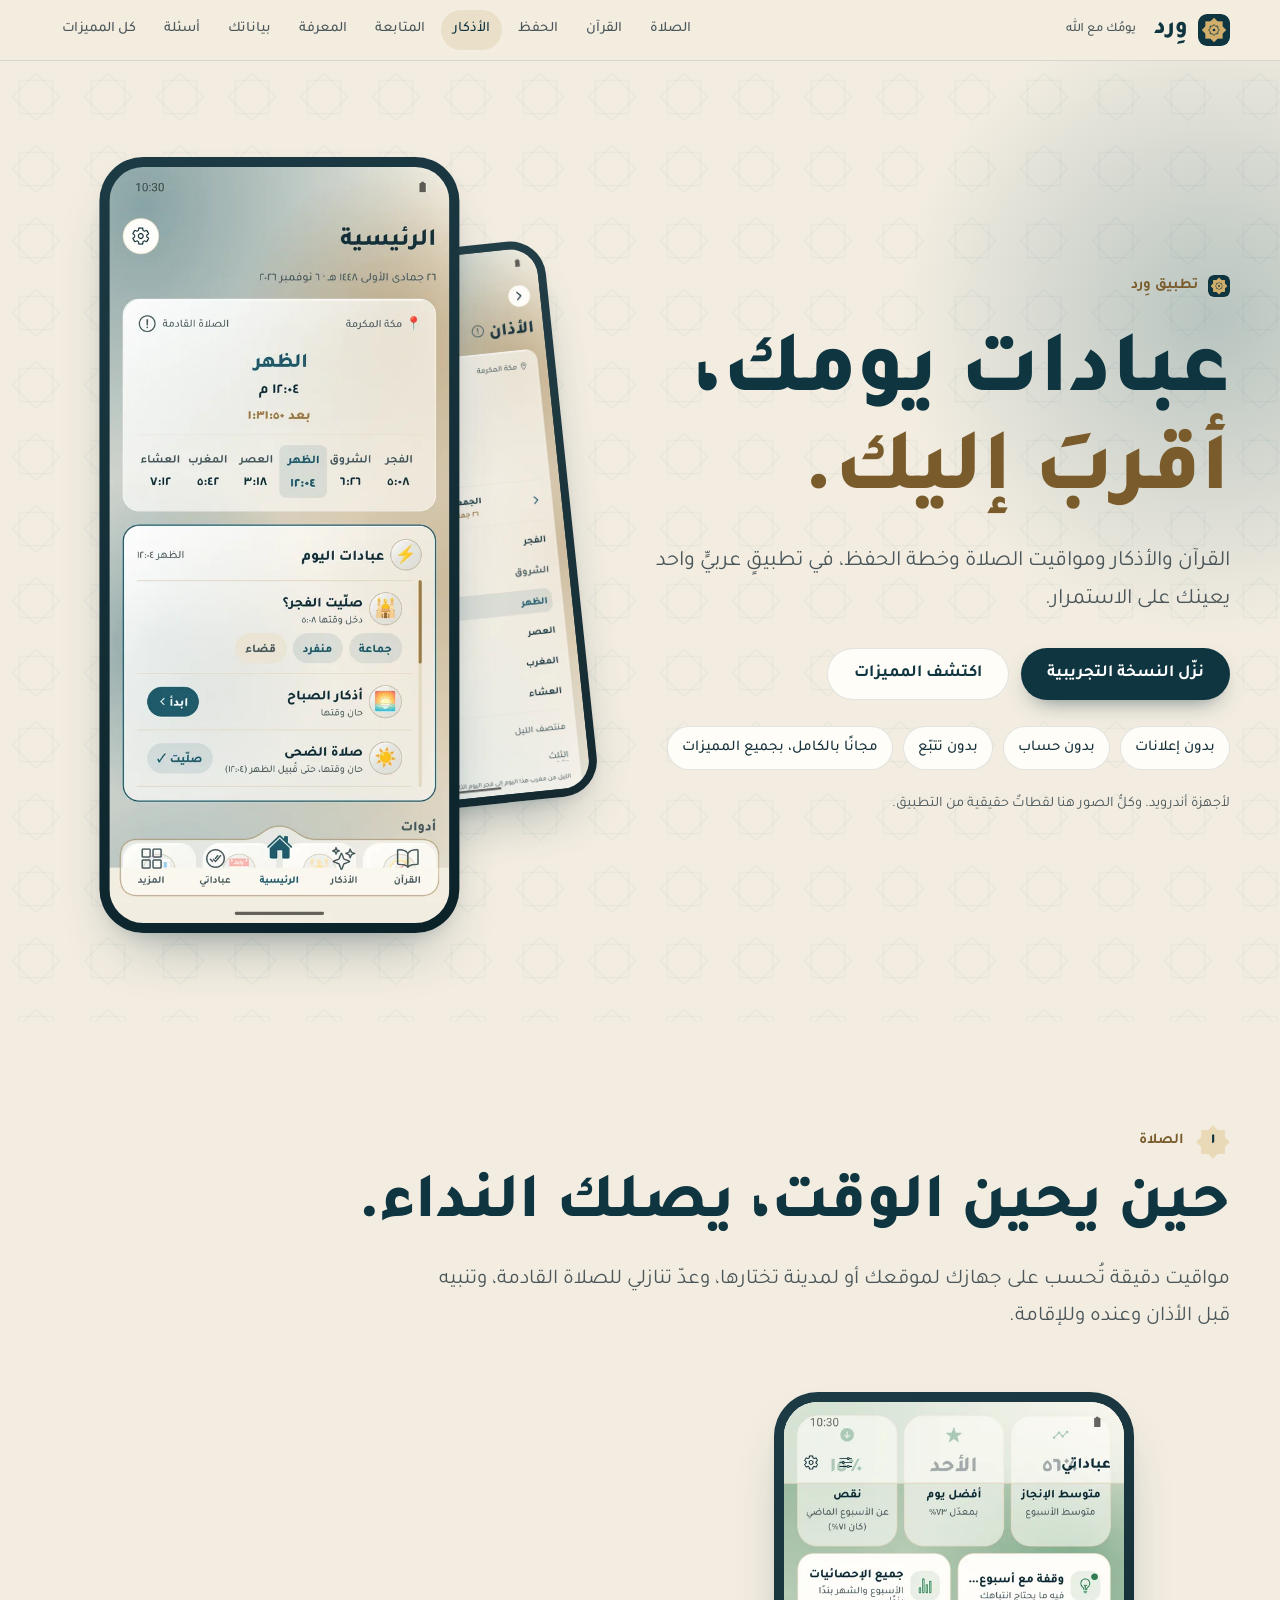
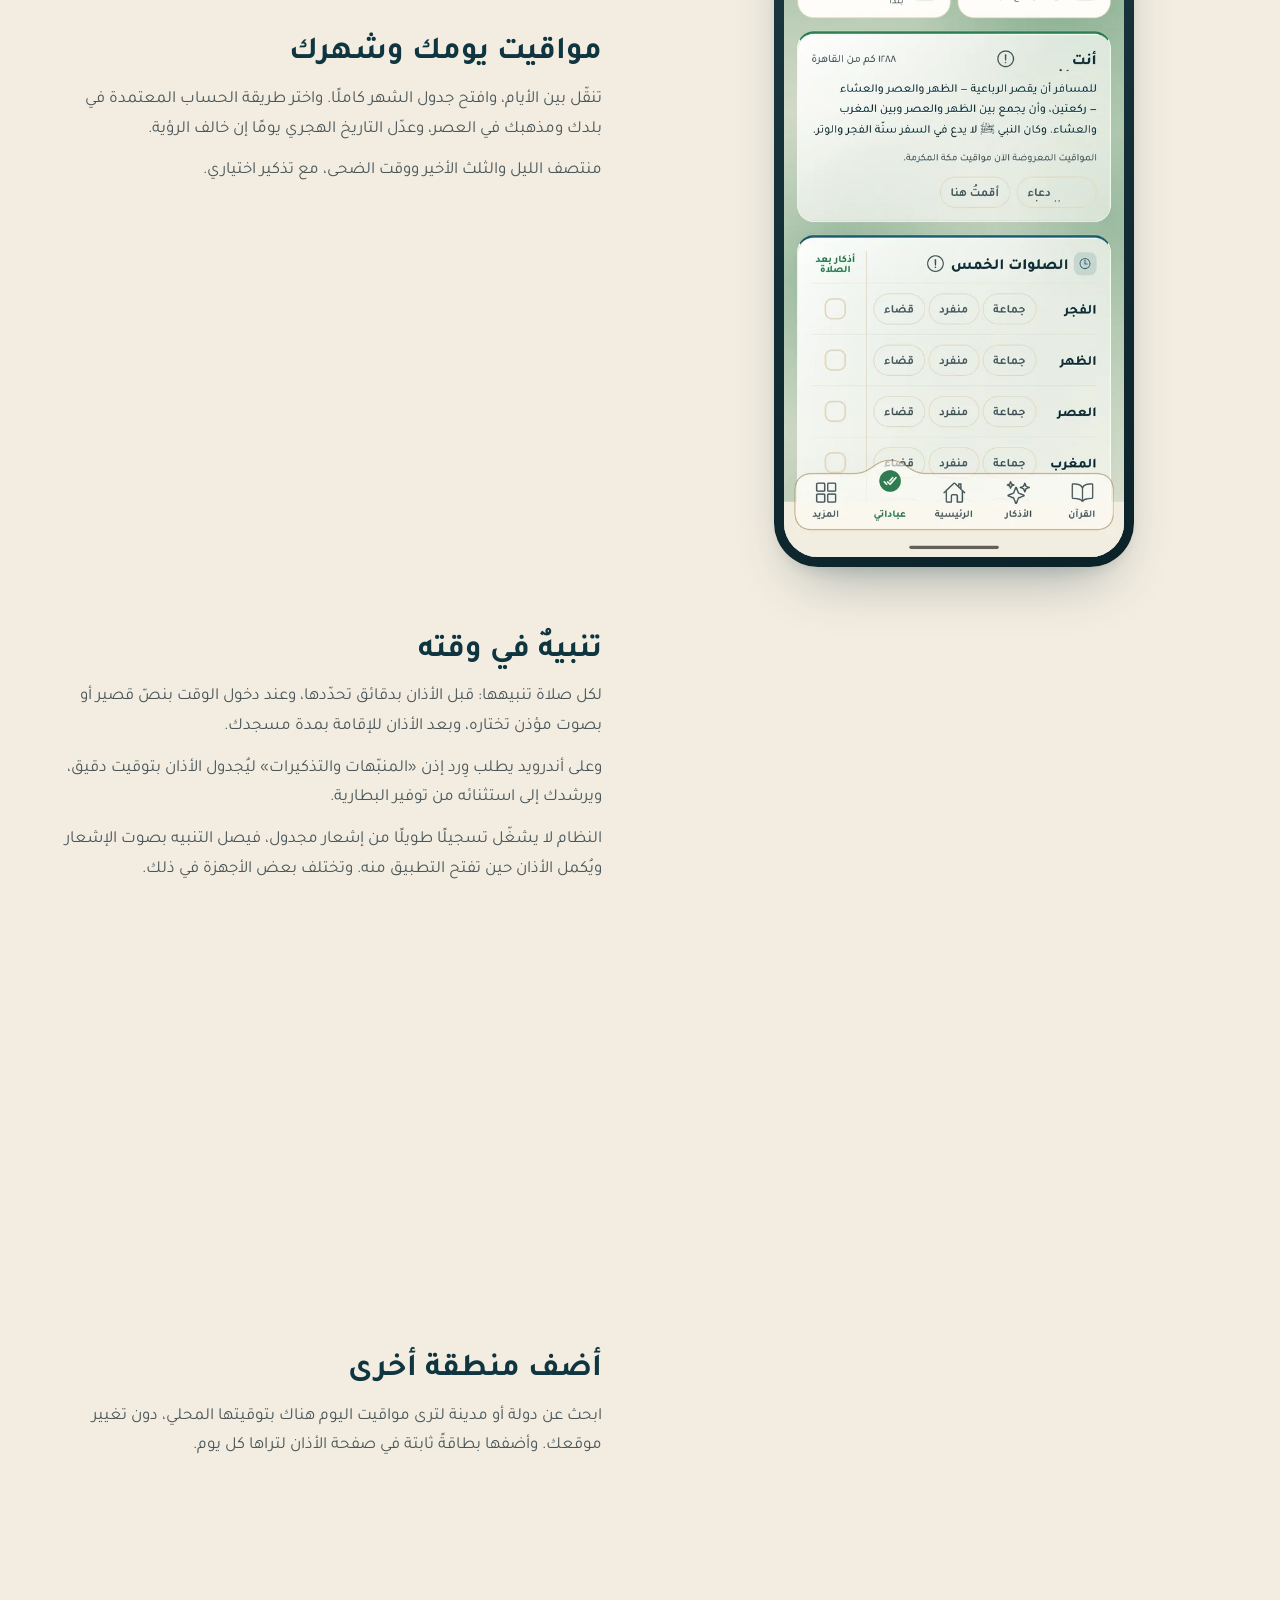
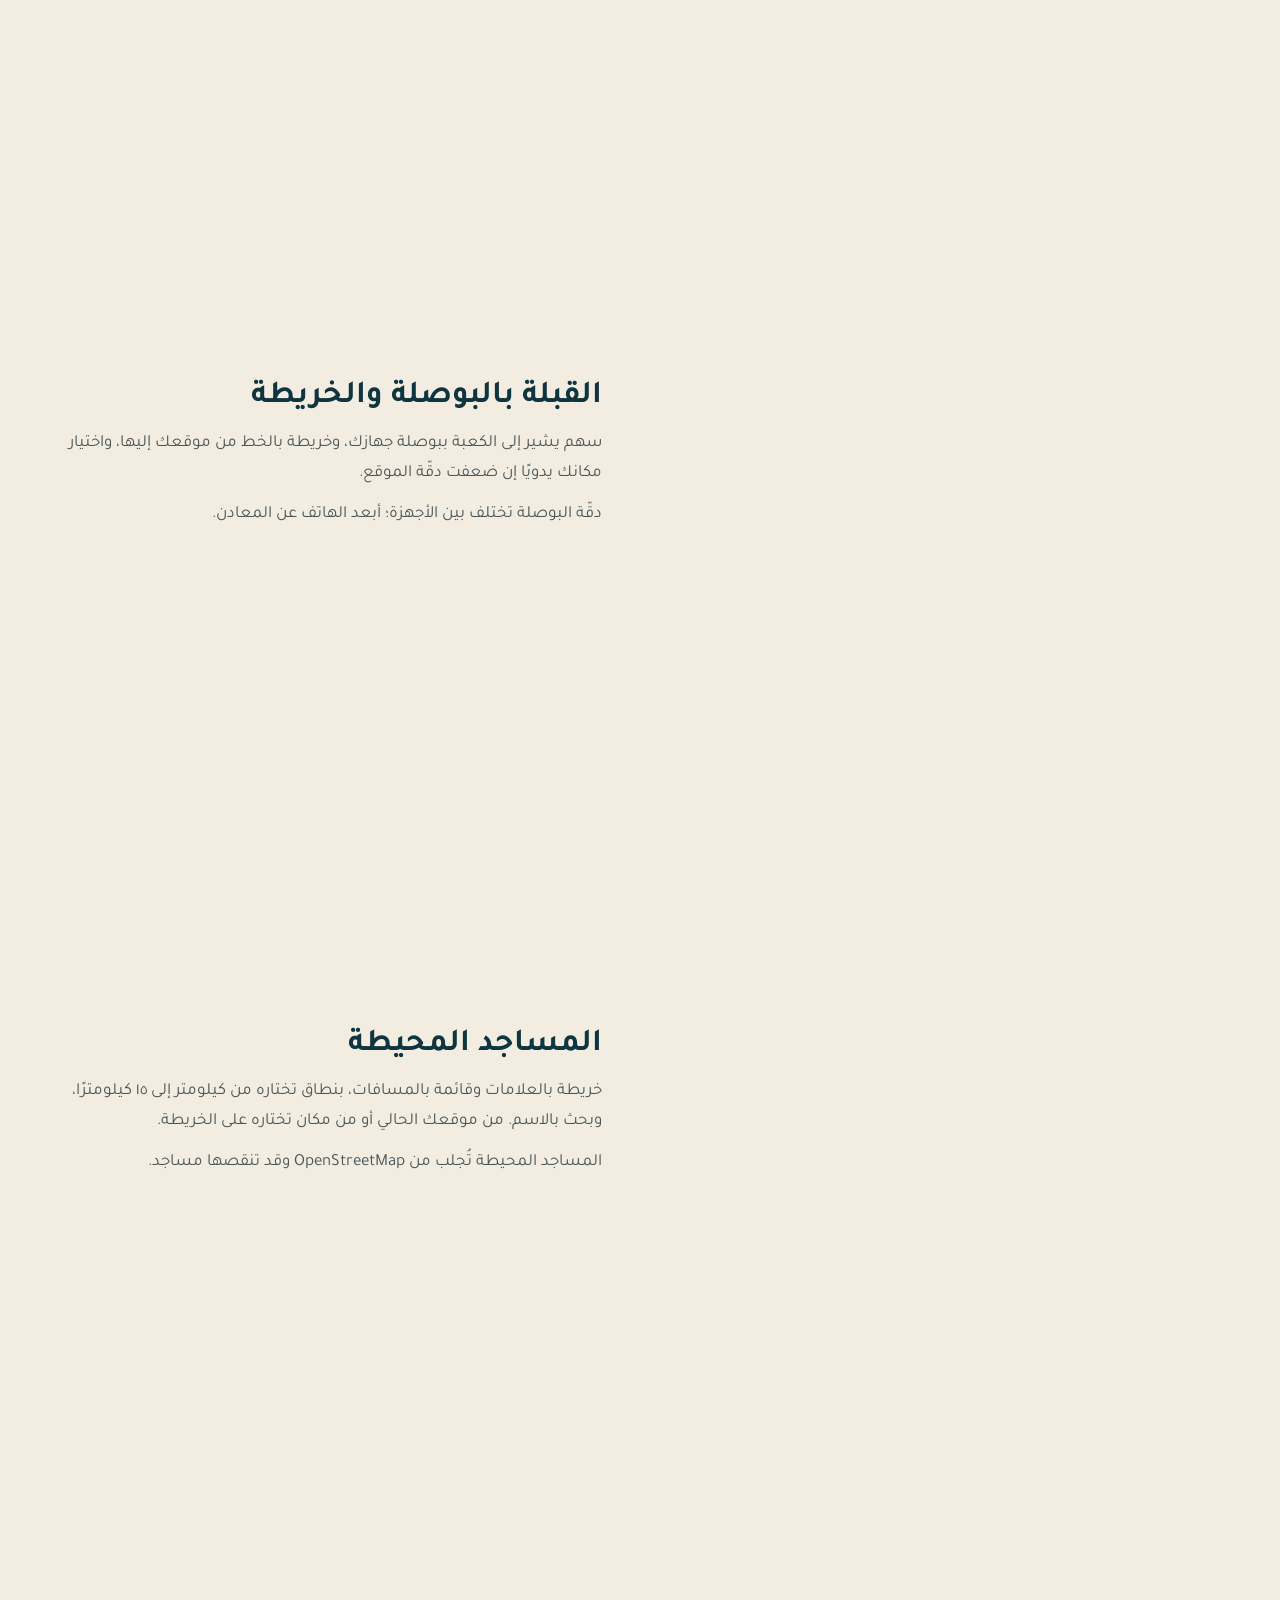
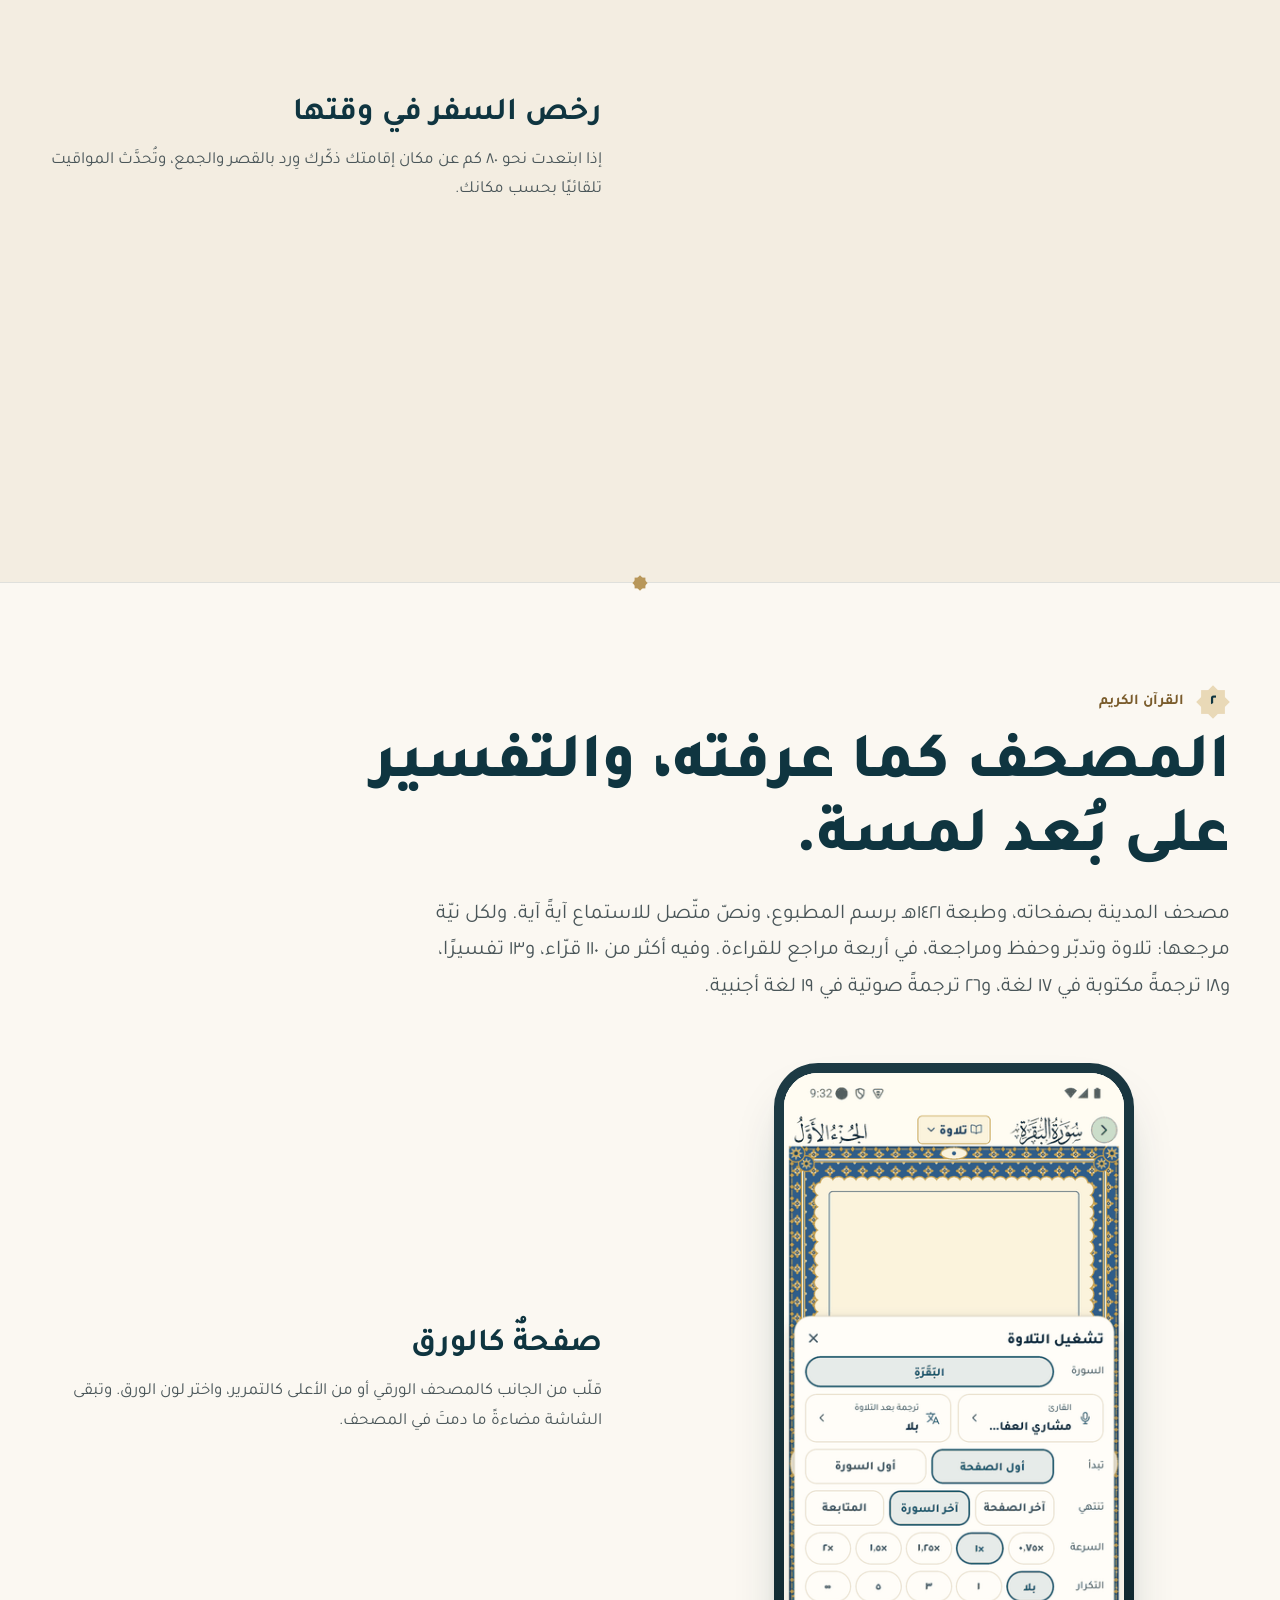
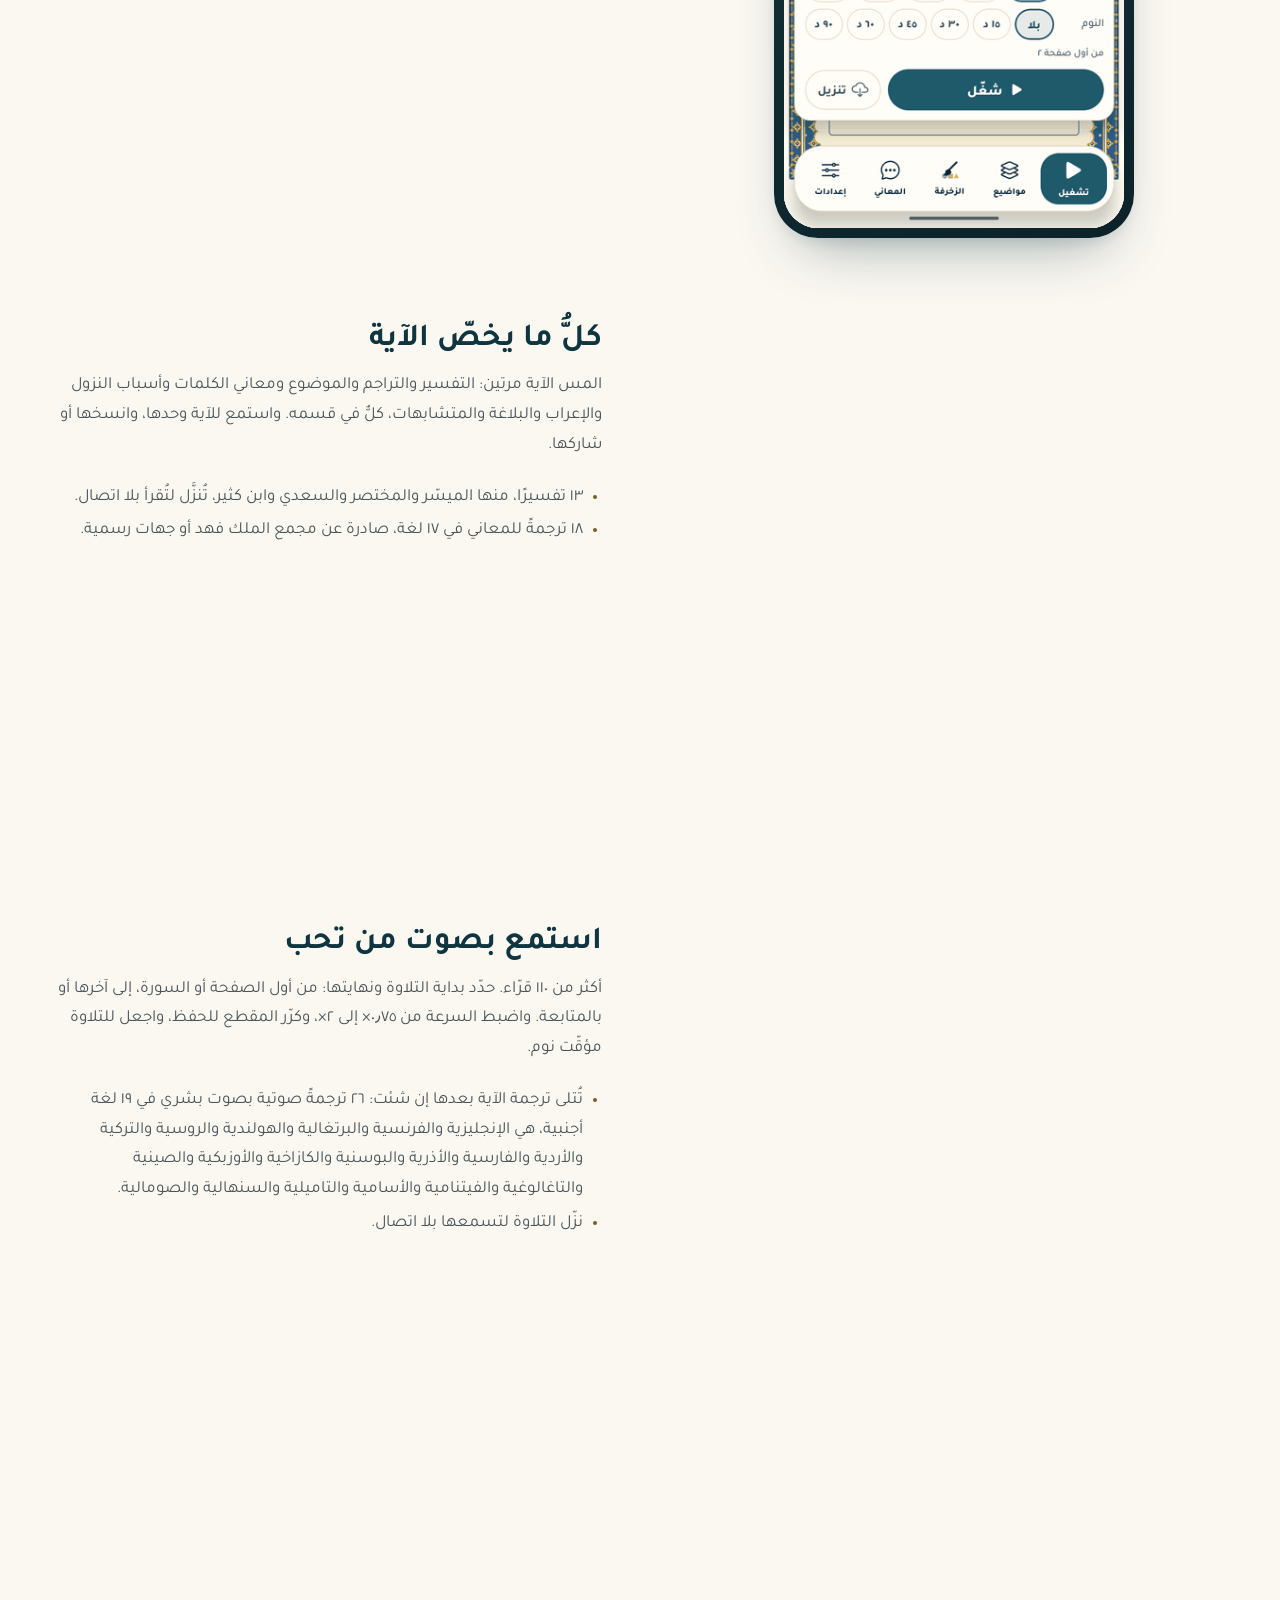
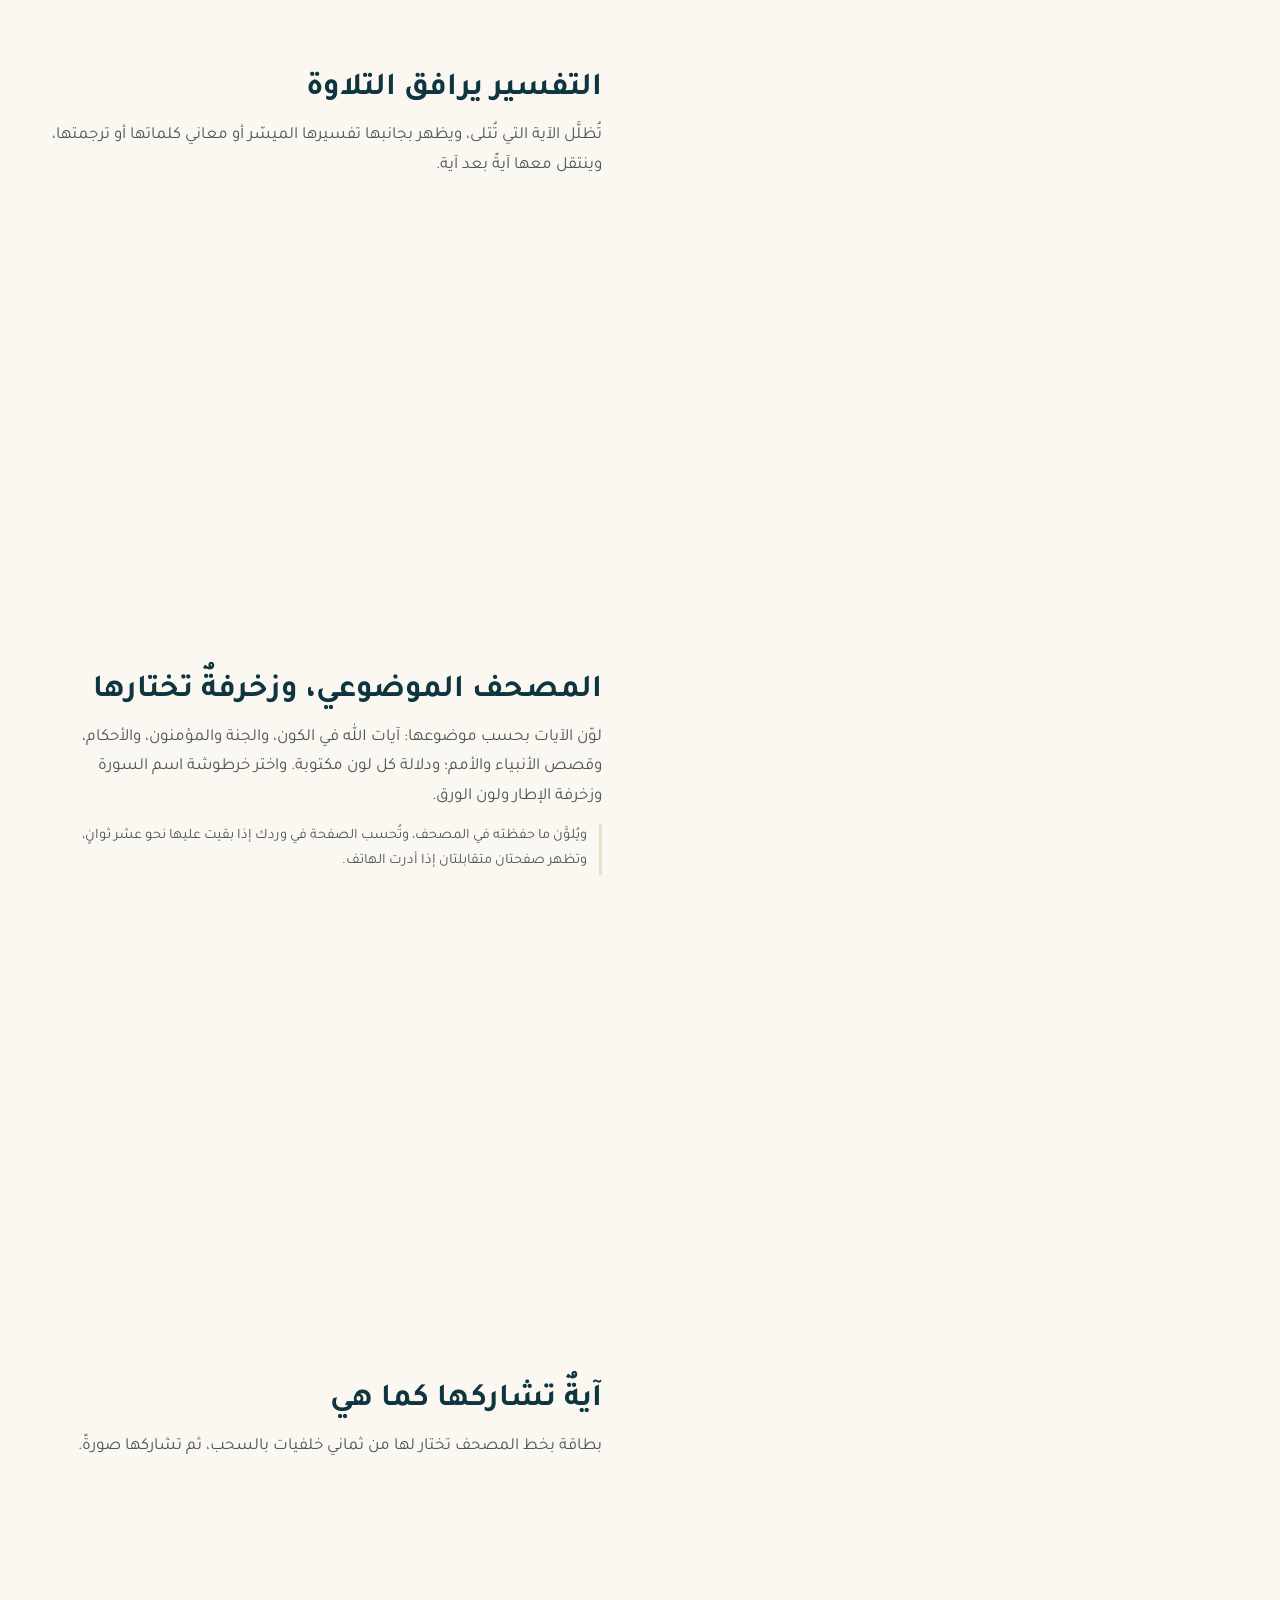
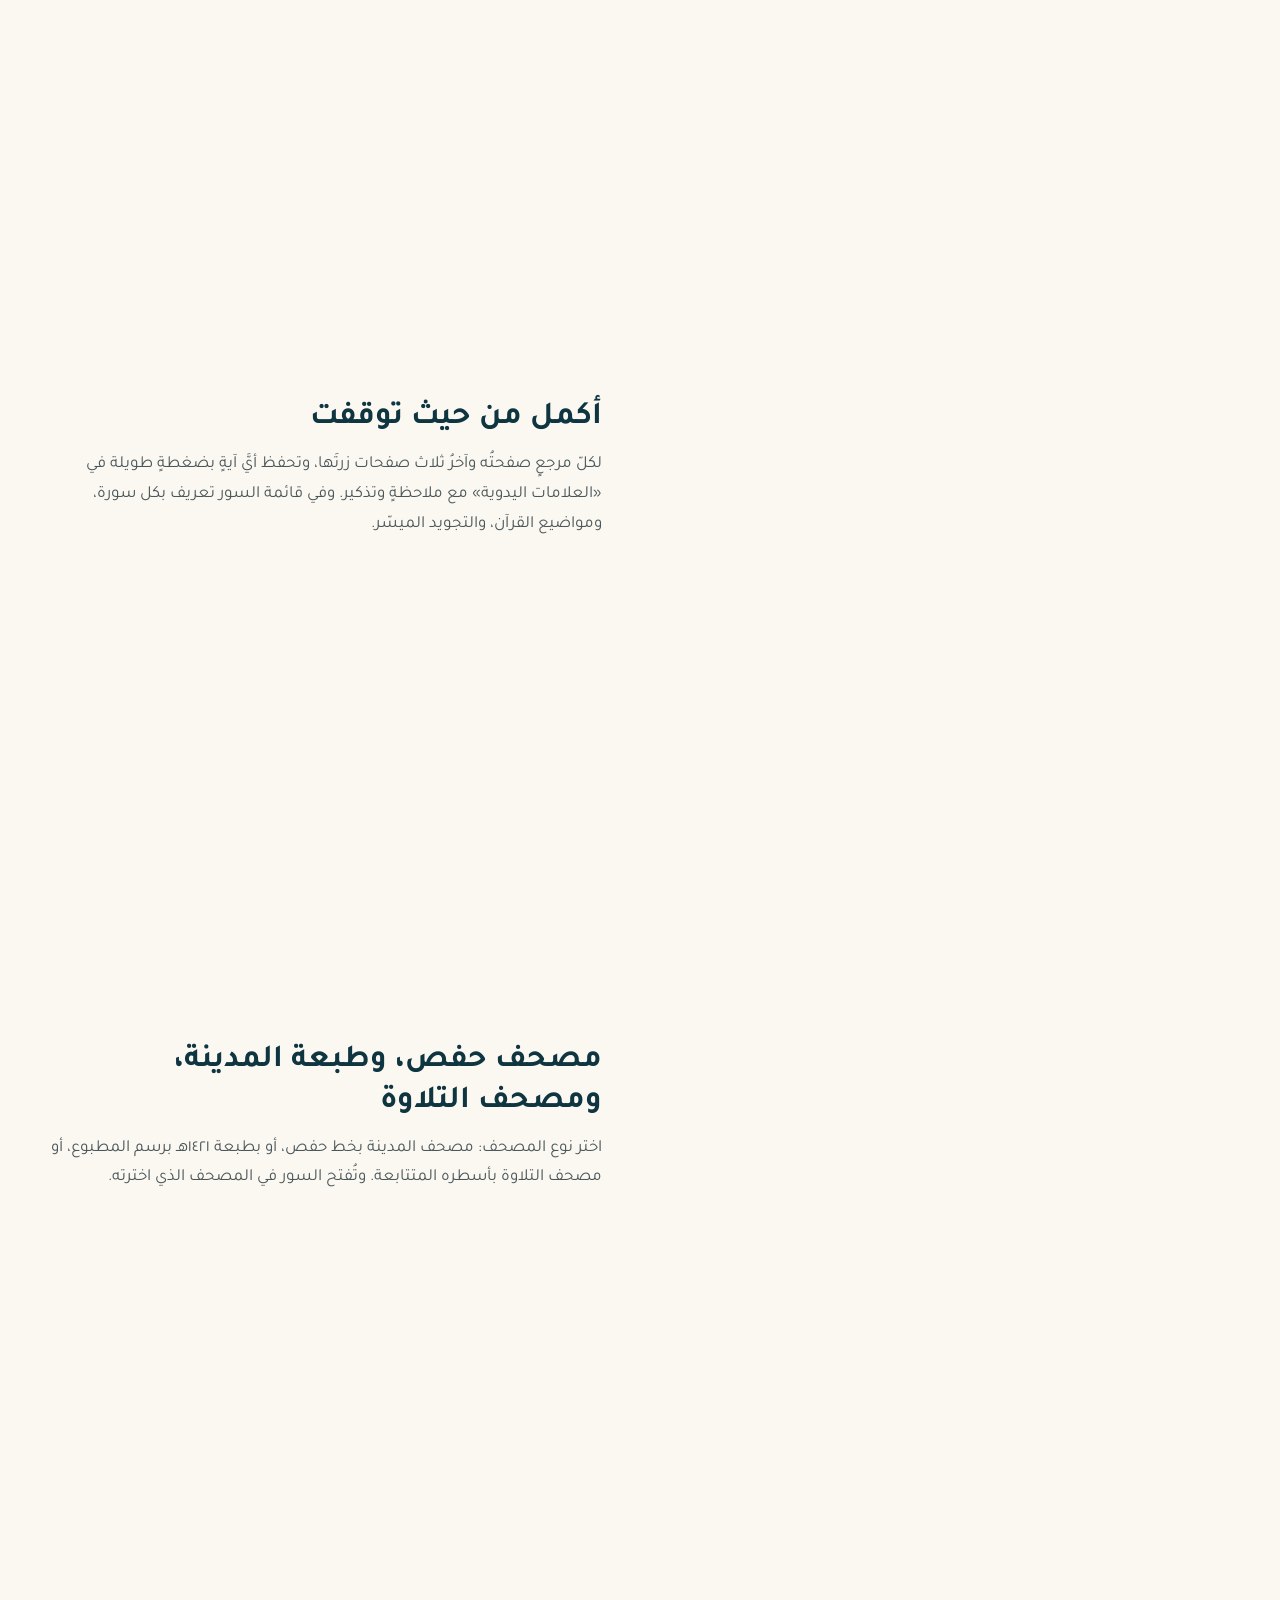
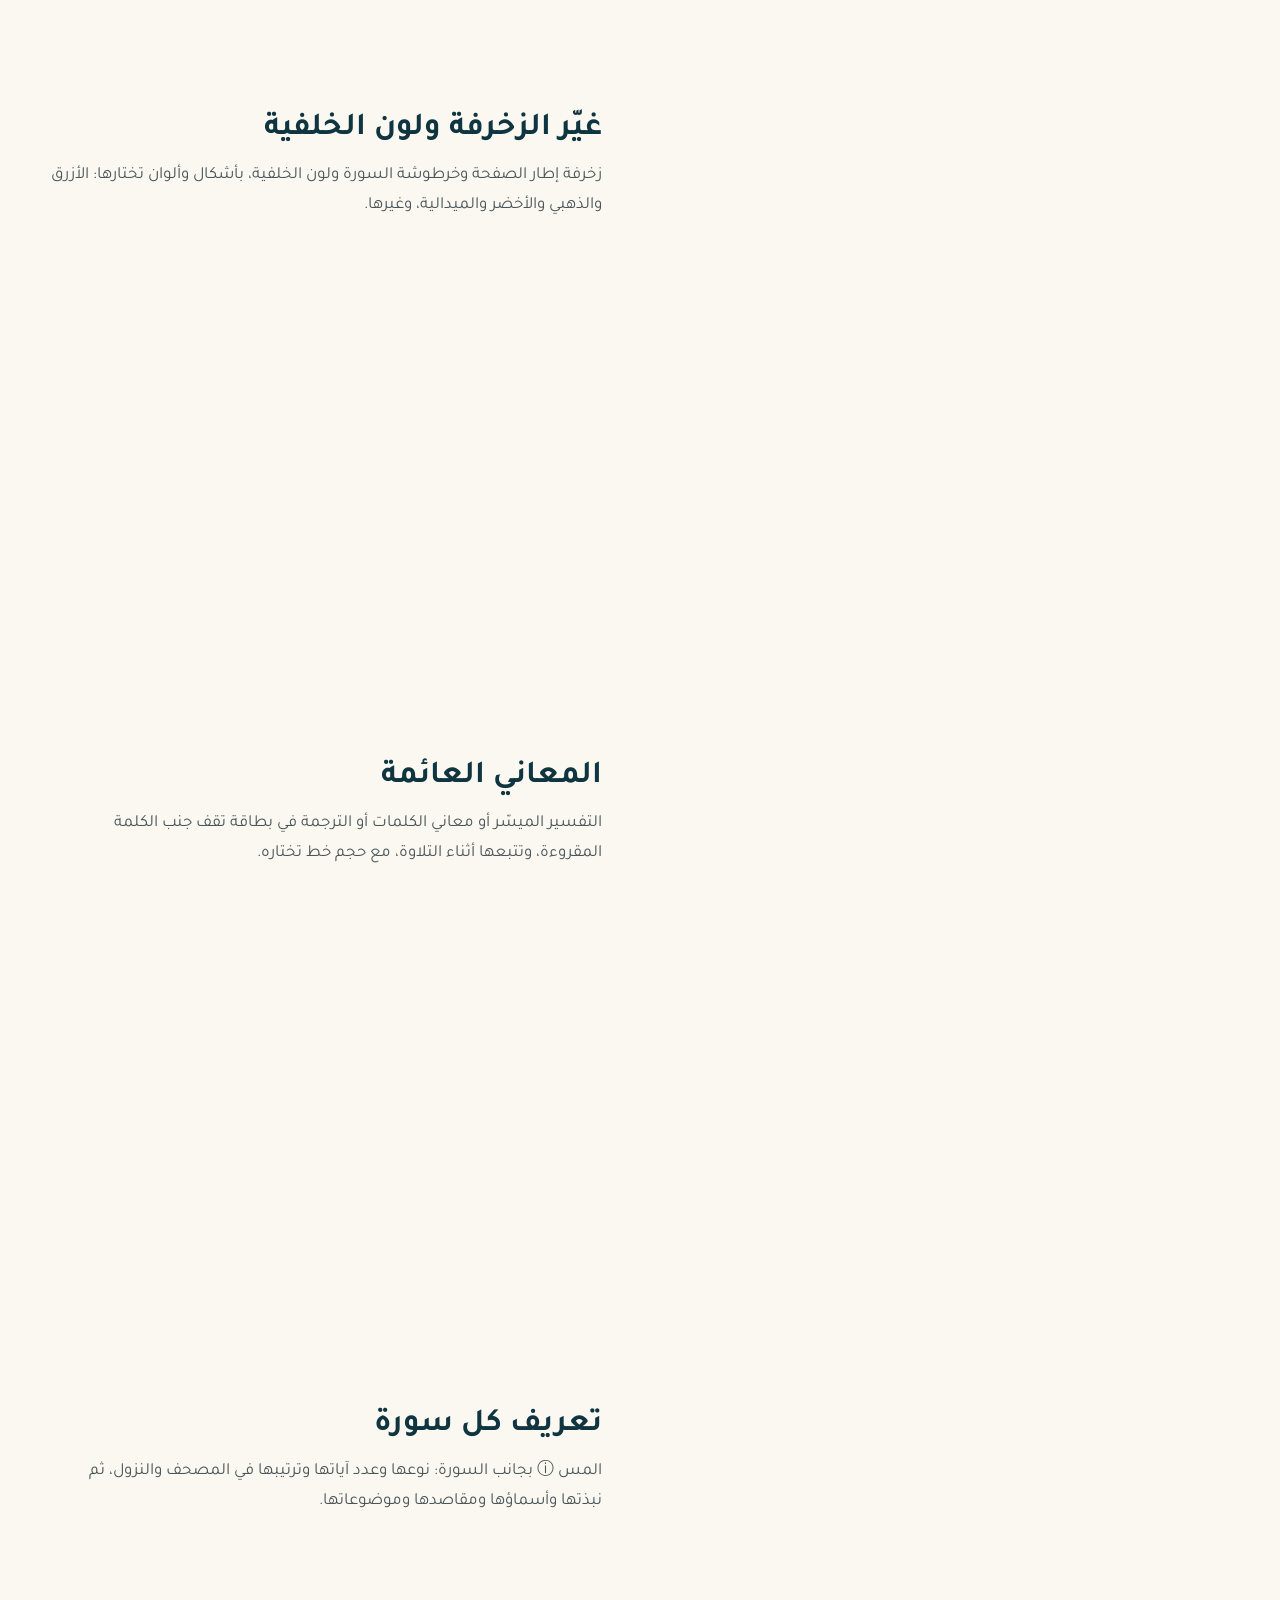
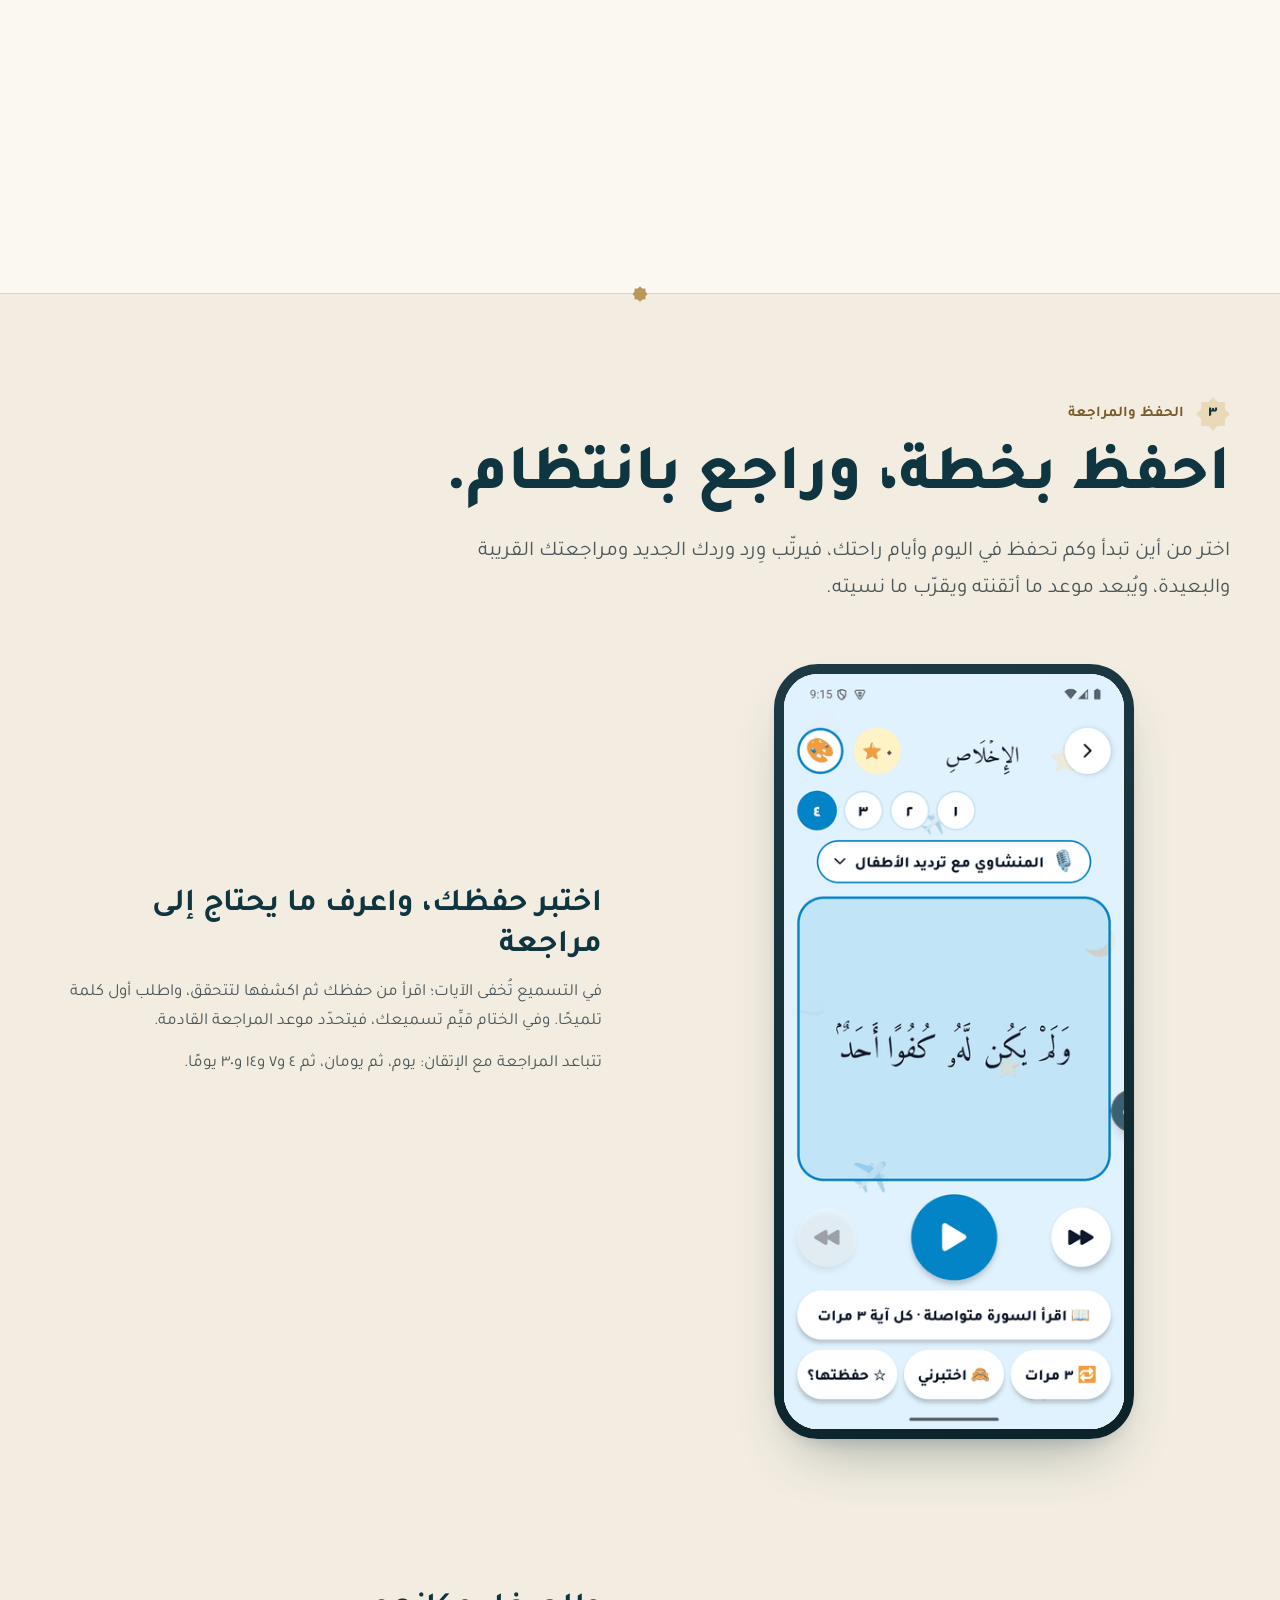
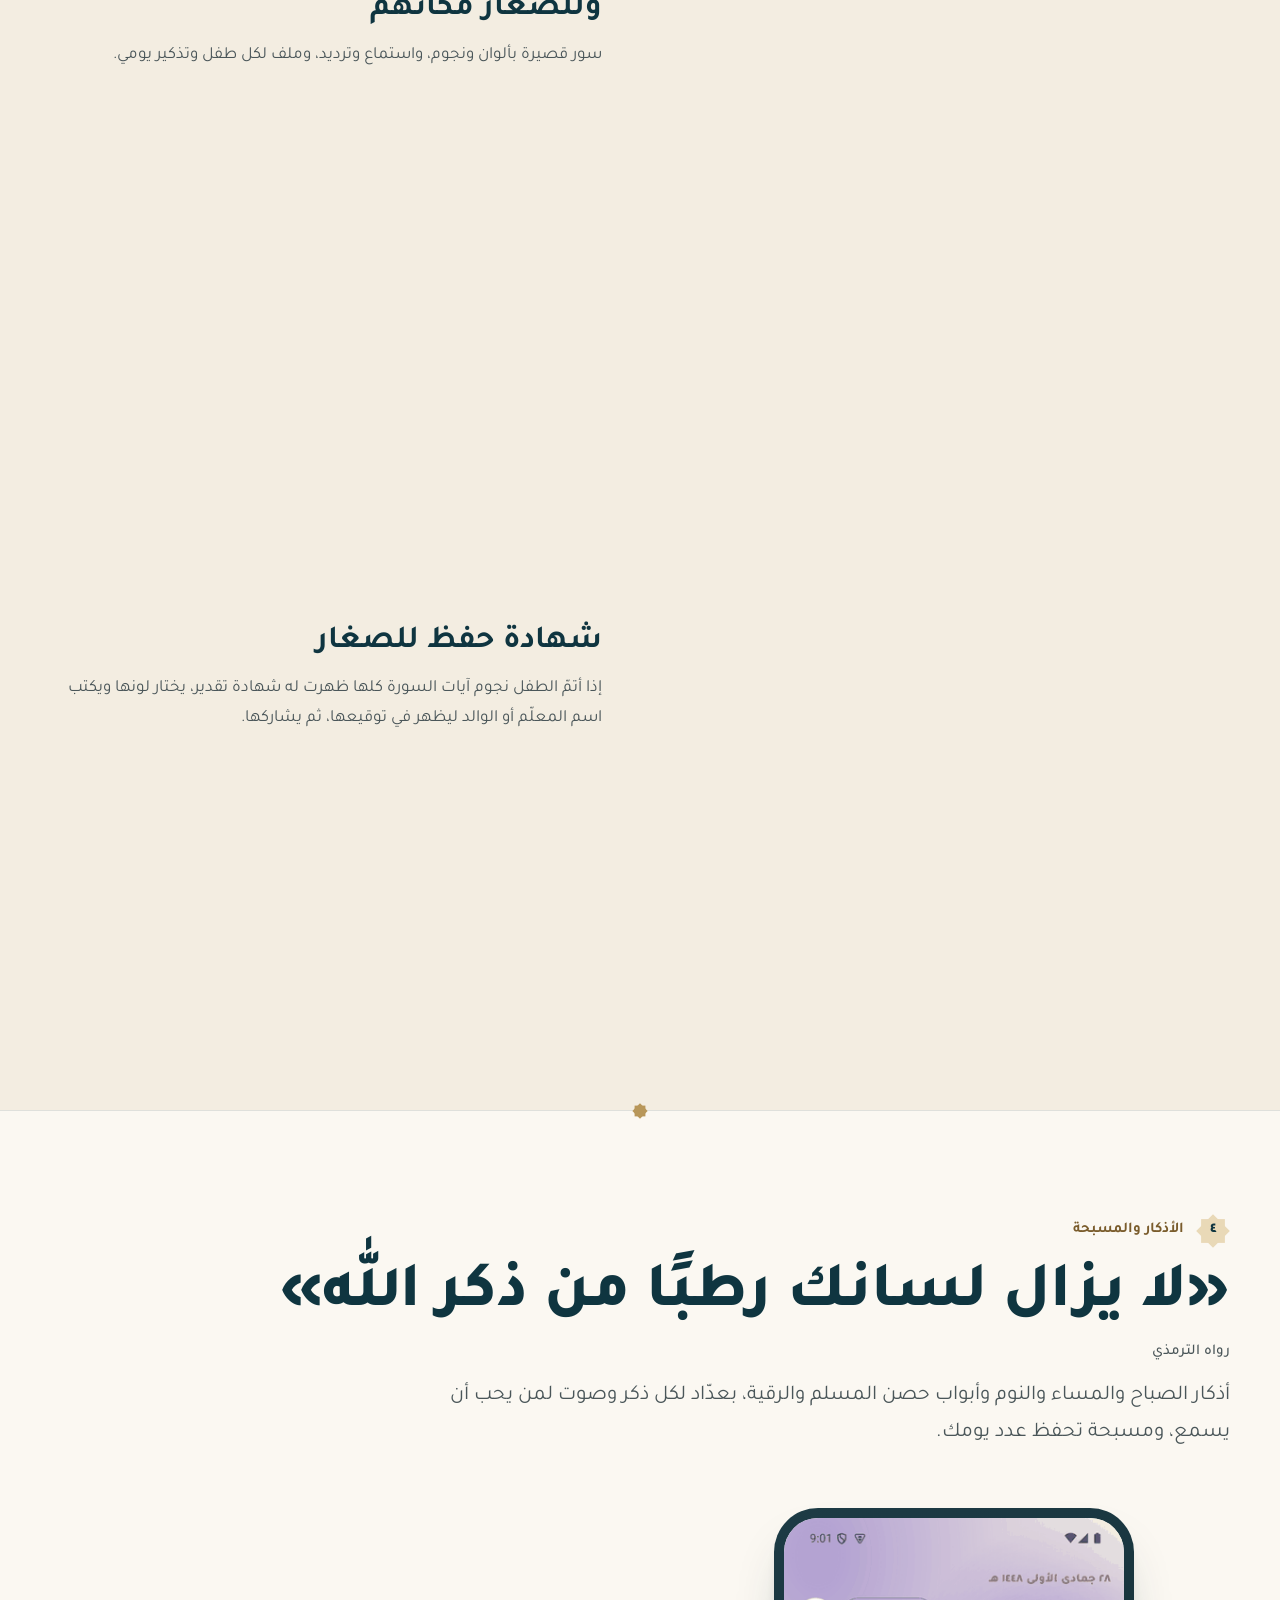
==== commit 51368f11: "الصلاة بهاتف ثابت (مع القبلة والمساجد وبلد آخر)، مصحف المدينة، نص ليلي أبيض، زر تنزيل APK، قسم المشا" ====
--- a/index.html
+++ b/index.html
@@ -34,7 +34,6 @@
       <a href="#athkar">الأذكار</a>
       <a href="#track">المتابعة</a>
       <a href="#know">المعرفة</a>
-      <a href="#place">القبلة والسفر</a>
       <a href="#data">بياناتك</a>
       <a href="#faq">أسئلة</a>
       <a href="#all">كل المميزات</a>
@@ -51,20 +50,20 @@
       <h1 id="hero-title">عبادات يومك،<br><em>أقربَ إليك.</em></h1>
       <p class="lead">القرآن والأذكار ومواقيت الصلاة وخطة الحفظ، في تطبيقٍ عربيٍّ واحد يعينك على الاستمرار.</p>
       <div class="cta-row">
-        <a class="btn primary" href="mailto:hossamtab1@gmail.com?subject=%D8%B7%D9%84%D8%A8%20%D8%AA%D8%AC%D8%B1%D8%A8%D8%A9%20%D9%88%D9%90%D8%B1%D8%AF">اطلب النسخة التجريبية</a>
+        <a class="btn primary" href="https://expo.dev/artifacts/eas/2M5kXWdztC3nI8rpETQ-zLAiLALARU20DMwduoTVmHQ.apk" download>نزّل النسخة التجريبية</a>
         <a class="btn ghost" href="#prayer">اكتشف المميزات</a>
       </div>
       <ul class="facts" aria-label="مبادئ التطبيق">
-        <li>بلا حساب</li>
-        <li>بلا إعلانات</li>
-        <li>بلا أدوات تتبّع</li>
-        <li>بياناتك على جهازك</li>
+        <li>بدون إعلانات</li>
+        <li>بدون حساب</li>
+        <li>بدون تتبّع</li>
+        <li>مجانًا بالكامل، بجميع المميزات</li>
       </ul>
-      <p class="status-note">نسخةٌ تجريبية على أندرويد، تُرسَل بالطلب. وكلُّ الصور هنا لقطاتٌ حقيقية من التطبيق.</p>
+      <p class="status-note">لأجهزة أندرويد. وكلُّ الصور هنا لقطاتٌ حقيقية من التطبيق.</p>
     </div>
     <div class="phones reveal" aria-hidden="false">
-      <div class="phone sm back"><img src="assets/gif/adhan.gif" width="360" height="800" alt="شاشة الأذان: الصلاة القادمة الظهر بعد ساعة ونصف، ومواقيت يوم الجمعة في مكة المكرمة." loading="eager" fetchpriority="high" decoding="async"></div>
-      <div class="phone front"><img src="assets/gif/home.gif" width="360" height="800" alt="الشاشة الرئيسية في وِرد: بطاقة المواقيت في مكة المكرمة والصلاة القادمة الظهر، وتحتها عبادات اليوم: صلاة الفجر وأذكار الصباح وصلاة الضحى." loading="eager" fetchpriority="high" decoding="async"></div>
+      <div class="phone sm back"><img src="assets/img/adhan-540.webp" srcset="assets/img/adhan-540.webp 540w, assets/img/adhan-1080.webp 1080w" sizes="(max-width: 560px) 70vw, (max-width: 900px) 300px, 360px" width="540" height="1200" alt="شاشة الأذان: الصلاة القادمة الظهر بعد ساعة ونصف، ومواقيت يوم الجمعة في مكة المكرمة." loading="eager" fetchpriority="high" decoding="async"></div>
+      <div class="phone front"><img src="assets/img/home-540.webp" srcset="assets/img/home-540.webp 540w, assets/img/home-1080.webp 1080w" sizes="(max-width: 560px) 70vw, (max-width: 900px) 300px, 360px" width="540" height="1200" alt="الشاشة الرئيسية في وِرد: بطاقة المواقيت في مكة المكرمة والصلاة القادمة الظهر، وتحتها عبادات اليوم: صلاة الفجر وأذكار الصباح وصلاة الضحى." loading="eager" fetchpriority="high" decoding="async"></div>
     </div>
   </div>
 </section>
@@ -75,26 +74,54 @@
     <h2 id="prayer-title" class="reveal">حين يحين الوقت، يصلك النداء.</h2>
     <p class="intro reveal">مواقيت دقيقة تُحسب على جهازك لموقعك أو لمدينة تختارها، وعدّ تنازلي للصلاة القادمة، وتنبيه قبل الأذان وعنده وللإقامة.</p>
 
-    <div class="split">
-      <div class="point reveal">
-        <h3>مواقيت يومك وشهرك</h3>
-        <p>تنقّل بين الأيام، وافتح جدول الشهر كاملًا. واختر طريقة الحساب المعتمدة في بلدك ومذهبك في العصر، وعدّل التاريخ الهجري يومًا إن خالف الرؤيةَ في بلدك.</p>
-        <ul>
-          <li>منتصف الليل والثلث الأخير ووقت الضحى، مع تذكير اختياري.</li>
-          <li>مواقيت بلد آخر بتوقيته المحلي دون تغيير موقعك.</li>
-        </ul>
-      </div>
-      <div class="reveal"><div class="phone"><img src="assets/gif/prayer-month.gif" width="360" height="800" alt="جدول مواقيت شهر نوفمبر ٢٠٢٦ في مكة المكرمة: الفجر والشروق والظهر والعصر والمغرب والعشاء لكل يوم." loading="lazy" decoding="async"></div></div>
-    </div>
-
-    <div class="split flip">
-      <div class="point reveal">
-        <h3>تنبيهٌ في وقته</h3>
-        <p>لكل صلاة تنبيهها: قبل الأذان بدقائق تحدّدها، وعند دخول الوقت بنصّ قصير أو بصوت مؤذن تختاره، وبعد الأذان للإقامة بمدة مسجدك.</p>
-        <p>وعلى أندرويد يطلب وِرد إذن «المنبّهات والتذكيرات» ليُجدول الأذان بتوقيت دقيق، ويرشدك إلى استثنائه من توفير البطارية.</p>
-        <p class="note">النظام لا يشغّل تسجيلًا طويلًا من إشعار مجدول، فيصل التنبيه بصوت الإشعار ويُكمل الأذان حين تفتح التطبيق منه. وتختلف بعض الأجهزة في إيقاف التطبيقات لتوفير البطارية.</p>
-      </div>
-      <figure class="zoom reveal"><img src="assets/img/detail-alarm-720.webp" srcset="assets/img/detail-alarm-720.webp 720w, assets/img/detail-alarm-1080.webp 1080w" sizes="(max-width: 900px) 92vw, 560px" width="720" height="460" alt="من إعدادات الأذان: «دقّة توقيت الأذان — التنبيهات مسموح لها بالوصول في وقتها الدقيق»، وخيار «الأذان كمنبّه»، وإرشاد لإعدادات البطارية." loading="lazy" decoding="async"><figcaption>من إعدادات الأذان: حالة إذن التوقيت الدقيق وخيار «الأذان كمنبّه».</figcaption></figure>
+    <div class="scrolly">
+      <div class="stage" aria-hidden="true">
+        <div class="phone">
+          <img src="assets/gif/prayer-month.gif" width="360" height="800" alt="" loading="lazy" decoding="async" class="on" data-step="month">
+          <img src="assets/gif/adhan-prefs.gif" width="360" height="800" alt="" loading="lazy" decoding="async" data-step="alerts">
+          <img src="assets/gif/other-times.gif" width="360" height="800" alt="" loading="lazy" decoding="async" data-step="other">
+          <img src="assets/gif/qibla.gif" width="360" height="800" alt="" loading="lazy" decoding="async" data-step="qibla">
+          <img src="assets/gif/mosques.gif" width="360" height="800" alt="" loading="lazy" decoding="async" data-step="mosques">
+          <img src="assets/img/travel-540.webp" srcset="assets/img/travel-540.webp 540w, assets/img/travel-1080.webp 1080w" sizes="(max-width: 560px) 70vw, (max-width: 900px) 300px, 360px" width="540" height="1200" alt="" loading="lazy" decoding="async" data-step="travel">
+        </div>
+      </div>
+      <div class="steps">
+        <div class="step point" data-step="month">
+          <h3>مواقيت يومك وشهرك</h3>
+          <p>تنقّل بين الأيام، وافتح جدول الشهر كاملًا. واختر طريقة الحساب المعتمدة في بلدك ومذهبك في العصر، وعدّل التاريخ الهجري يومًا إن خالف الرؤية.</p>
+          <p>منتصف الليل والثلث الأخير ووقت الضحى، مع تذكير اختياري.</p>
+          <div class="inline-shot phone"><img src="assets/gif/prayer-month.gif" width="360" height="800" alt="جدول مواقيت شهر كامل: الفجر والشروق والظهر والعصر والمغرب والعشاء لكل يوم." loading="lazy" decoding="async"></div>
+        </div>
+        <div class="step point" data-step="alerts">
+          <h3>تنبيهٌ في وقته</h3>
+          <p>لكل صلاة تنبيهها: قبل الأذان بدقائق تحدّدها، وعند دخول الوقت بنصّ قصير أو بصوت مؤذن تختاره، وبعد الأذان للإقامة بمدة مسجدك.</p>
+          <p>وعلى أندرويد يطلب وِرد إذن «المنبّهات والتذكيرات» ليُجدول الأذان بتوقيت دقيق، ويرشدك إلى استثنائه من توفير البطارية.</p>
+          <p>النظام لا يشغّل تسجيلًا طويلًا من إشعار مجدول، فيصل التنبيه بصوت الإشعار ويُكمل الأذان حين تفتح التطبيق منه. وتختلف بعض الأجهزة في ذلك.</p>
+          <div class="inline-shot phone"><img src="assets/gif/adhan-prefs.gif" width="360" height="800" alt="إعدادات الأذان: اختيار صوت المؤذن وموعد التنبيه لكل صلاة." loading="lazy" decoding="async"></div>
+        </div>
+        <div class="step point" data-step="other">
+          <h3>أضف منطقة أخرى</h3>
+          <p>ابحث عن دولة أو مدينة لترى مواقيت اليوم هناك بتوقيتها المحلي، دون تغيير موقعك. وأضفها بطاقةً ثابتة في صفحة الأذان لتراها كل يوم.</p>
+          <div class="inline-shot phone"><img src="assets/gif/other-times.gif" width="360" height="800" alt="مواقيت بلد آخر: البحث عن الرياض وعرض مواقيتها، وزر إضافتها كبطاقة ثابتة في صفحة الأذان." loading="lazy" decoding="async"></div>
+        </div>
+        <div class="step point" data-step="qibla">
+          <h3>القبلة بالبوصلة والخريطة</h3>
+          <p>سهم يشير إلى الكعبة ببوصلة جهازك، وخريطة بالخط من موقعك إليها، واختيار مكانك يدويًا إن ضعفت دقّة الموقع.</p>
+          <p>دقّة البوصلة تختلف بين الأجهزة؛ أبعد الهاتف عن المعادن.</p>
+          <div class="inline-shot phone"><img src="assets/gif/qibla.gif" width="360" height="800" alt="اتجاه القبلة: بوصلة بسهم نحو الكعبة، والخط إليها على الخريطة." loading="lazy" decoding="async"></div>
+        </div>
+        <div class="step point" data-step="mosques">
+          <h3>المساجد المحيطة</h3>
+          <p>خريطة بالعلامات وقائمة بالمسافات، بنطاق تختاره من كيلومتر إلى ١٥ كيلومترًا، وبحث بالاسم. من موقعك الحالي أو من مكان تختاره على الخريطة.</p>
+          <p>المساجد المحيطة تُجلب من OpenStreetMap وقد تنقصها مساجد.</p>
+          <div class="inline-shot phone"><img src="assets/gif/mosques.gif" width="360" height="800" alt="المساجد المحيطة: خريطة بالعلامات ونطاق البحث وقائمة بالأقرب." loading="lazy" decoding="async"></div>
+        </div>
+        <div class="step point" data-step="travel">
+          <h3>رخص السفر في وقتها</h3>
+          <p>إذا ابتعدت نحو ٨٠ كم عن مكان إقامتك ذكّرك وِرد بالقصر والجمع، وتُحدَّث المواقيت تلقائيًا بحسب مكانك.</p>
+          <div class="inline-shot phone"><img src="assets/img/travel-540.webp" srcset="assets/img/travel-540.webp 540w, assets/img/travel-1080.webp 1080w" sizes="(max-width: 560px) 70vw, (max-width: 900px) 300px, 360px" width="540" height="1200" alt="بطاقة السفر في شاشة عباداتي: تذكير بقصر الرباعية والجمع، وزر «أقمتُ هنا»." loading="lazy" decoding="async"></div>
+        </div>
+      </div>
     </div>
   </div>
 </section>
@@ -103,14 +130,7 @@
   <div class="wrap">
     <p class="kicker reveal"><span class="num">٢</span>القرآن الكريم</p>
     <h2 id="quran-title" class="reveal">المصحف كما عرفته، والتفسير على بُعد لمسة.</h2>
-    <p class="intro reveal">مصحف المدينة بصفحاته، وطبعة ١٤٢١هـ برسم المطبوع، ونصّ متّصل للاستماع آيةً آية. ولكل نيّة مرجعها: تلاوة وتدبّر وحفظ ومراجعة.</p>
-    <ul class="counts reveal" aria-label="المصحف بالأرقام">
-      <li><b>+١١٠</b><span>قارئ</span></li>
-      <li><b>١٣</b><span>تفسيرًا</span></li>
-      <li><b>١٨</b><span>ترجمةً مكتوبة في ١٧ لغة</span></li>
-      <li><b>٢٦</b><span>ترجمةً صوتية في ١٩ لغة أجنبية</span></li>
-      <li><b>٤</b><span>مراجع للقراءة</span></li>
-    </ul>
+    <p class="intro reveal">مصحف المدينة بصفحاته، وطبعة ١٤٢١هـ برسم المطبوع، ونصّ متّصل للاستماع آيةً آية. ولكل نيّة مرجعها: تلاوة وتدبّر وحفظ ومراجعة، في أربعة مراجع للقراءة. وفيه أكثر من ١١٠ قرّاء، و١٣ تفسيرًا، و١٨ ترجمةً مكتوبة في ١٧ لغة، و٢٦ ترجمةً صوتية في ١٩ لغة أجنبية.</p>
 
     <div class="scrolly">
       <div class="stage" aria-hidden="true">
@@ -325,12 +345,7 @@
   <div class="wrap">
     <p class="kicker reveal"><span class="num">٦</span>المعرفة</p>
     <h2 id="know-title" class="reveal">علمٌ يُنتفَع به، بين يديك.</h2>
-    <p class="intro reveal">مكتبة تُنزَّل كتبها وتُقرأ داخل التطبيق، وقصص الأنبياء والسيرة والصحابة، والتاريخ الإسلامي على أيام السنة، وأسماء الله الحسنى، والحج والعمرة خطوة بخطوة، وإذاعات القرآن والبث المباشر من الحرمين.</p>
-    <ul class="counts reveal" aria-label="المعرفة بالأرقام">
-      <li><b>٥٠٠٥</b><span>كتب في ١٤ قسمًا</span></li>
-      <li><b>+٢٥٠</b><span>إذاعة</span></li>
-      <li><b>٣</b><span>قنوات بث مباشر</span></li>
-    </ul>
+    <p class="intro reveal">مكتبة تُنزَّل كتبها وتُقرأ داخل التطبيق، وقصص الأنبياء والسيرة والصحابة، والتاريخ الإسلامي على أيام السنة، وأسماء الله الحسنى، والحج والعمرة خطوة بخطوة، وإذاعات القرآن والبث المباشر من الحرمين. فيها ٥٠٠٥ كتب في ١٤ قسمًا، وأكثر من ٢٥٠ إذاعة، وثلاث قنوات بث مباشر.</p>
     <div class="scrolly compact">
       <div class="stage" aria-hidden="true">
         <div class="phone">
@@ -420,29 +435,9 @@
   </div>
 </section>
 
-<section class="chapter" id="place" aria-labelledby="place-title">
-  <div class="wrap">
-    <p class="kicker reveal"><span class="num">٧</span>القبلة والسفر</p>
-    <h2 id="place-title" class="reveal">أينما كنت، تعرف وجهتك.</h2>
-    <div class="split">
-      <div class="point reveal">
-        <h3>القبلة بالبوصلة والخريطة</h3>
-        <p>سهم يشير إلى الكعبة ببوصلة جهازك، وخريطة بالخط من موقعك إليها، واختيار مكانك يدويًا إن ضعفت دقّة الموقع.</p>
-        <h3 style="margin-top: 28px">رخص السفر في وقتها</h3>
-        <p>إذا ابتعدت نحو ٨٠ كم عن مكان إقامتك ذكّرك وِرد بالقصر والجمع، وتُحدَّث المواقيت تلقائيًا بحسب مكانك.</p>
-        <p class="note">دقّة البوصلة تختلف بين الأجهزة؛ أبعد الهاتف عن المعادن. والمساجد المحيطة تُجلب من OpenStreetMap وقد تنقصها مساجد.</p>
-      </div>
-      <div class="gallery" style="margin-top: 0">
-        <figure class="reveal"><div class="phone sm"><img src="assets/gif/qibla.gif" width="360" height="800" alt="اتجاه القبلة: بوصلة بسهم نحو الكعبة، و«الخط إلى الكعبة» على الخريطة." loading="lazy" decoding="async"></div><figcaption>اتجاه القبلة</figcaption></figure>
-        <figure class="reveal"><div class="phone sm"><img src="assets/img/travel-540.webp" srcset="assets/img/travel-540.webp 540w, assets/img/travel-1080.webp 1080w" sizes="(max-width: 560px) 70vw, (max-width: 900px) 300px, 360px" width="540" height="1200" alt="بطاقة السفر في شاشة عباداتي: تذكير بقصر الرباعية والجمع، وزر «أقمتُ هنا»." loading="lazy" decoding="async"></div><figcaption>وضع السفر</figcaption></figure>
-      </div>
-    </div>
-  </div>
-</section>
-
 <section class="chapter night" id="night" aria-labelledby="night-title">
   <div class="wrap">
-    <p class="kicker reveal"><span class="num">٨</span>الوضع الليلي</p>
+    <p class="kicker reveal"><span class="num">٧</span>الوضع الليلي</p>
     <h2 id="night-title" class="reveal">هادئ في الليل، والمصحف على ورقه.</h2>
     <p class="intro reveal">فاتح وليلي أو بحسب النظام، وألوان متعددة، وحجم خط يناسبك. ويحتفظ المصحف بلون ورقه في الليل.</p>
     <div class="scrolly">
@@ -505,91 +500,27 @@
       <details><summary>هل أحتاج إلى حساب؟</summary><p>لا. لا حساب ولا بريد ولا رقم هاتف، ولا إعلانات ولا أدوات تتبّع.</p></details>
       <details><summary>هل يُرفع الأذان كاملًا والتطبيق مغلق؟</summary><p>يصلك تنبيه الأذان في وقته بصوت الإشعار، لأن النظام لا يشغّل تسجيلًا طويلًا من إشعارٍ مجدول. فإذا فتحتَ التطبيق من التنبيه أكمل الأذانَ بصوت المؤذن الذي اخترته. ولدقّة التوقيت على أندرويد اسمح بإذن «المنبّهات والتذكيرات».</p></details>
       <details><summary>أين تُحفظ بياناتي، وكيف أنقلها؟</summary><p>على جهازك وحده. ومن الإعدادات تُصدِّر نسخةً احتياطية في ملف تحفظه أو ترسله لنفسك، ثم تسترجعها على أي جهاز.</p></details>
-      <details><summary>هل يتوفر على آيفون؟</summary><p>النسخة التجريبية الحالية لأندرويد. وإصدار آيفون لم يُختبر بعد.</p></details>
-      <details><summary>كيف أجرّب التطبيق؟</summary><p>اطلب النسخة التجريبية بالبريد، فيصلك رابط التثبيت على أندرويد.</p></details>
-    </div>
-  </div>
-</section>
-
-<section class="chapter alt" id="status" aria-labelledby="status-title">
-  <div class="wrap">
-    <p class="kicker">النسخة التجريبية</p>
-    <h2 id="status-title">حالة النسخة التجريبية</h2>
-    <p class="intro">جرّبنا الميزات على محاكي أندرويد بالنسخة الحالية، وبعضها يحتاج تجربةً على هاتفٍ حقيقي قبل الحكم عليه. هذه خلاصة ما تحقّقنا منه.</p>
-<!-- STATUS:START -->
-<div class="status-grid">
-<div class="status-col seen"><h3><span class="badge seen">٤٣</span> جُرِّبت على محاكي أندرويد</h3><ul>
-<li><a href="#f-times">مواقيت الصلاة</a></li>
-<li><a href="#f-month">مواقيت الشهر</a></li>
-<li><a href="#f-exact">التنبيه في وقته (أندرويد)</a></li>
-<li><a href="#f-nawafil">أوقات النوافل والليل</a></li>
-<li><a href="#f-mushaf">المصحف</a></li>
-<li><a href="#f-modes">مراجع القراءة</a></li>
-<li><a href="#f-ayah">شاشة الآية</a></li>
-<li><a href="#f-recite">تشغيل التلاوة</a></li>
-<li><a href="#f-follow">التفسير يرافق التلاوة</a></li>
-<li><a href="#f-topic-mushaf">المصحف الموضوعي</a></li>
-<li><a href="#f-zakhrafa">الزخرفة والخلفية</a></li>
-<li><a href="#f-share">مشاركة الآية صورة</a></li>
-<li><a href="#f-topics">مواضيع القرآن</a></li>
-<li><a href="#f-tajweed">التجويد الميسّر</a></li>
-<li><a href="#f-plan">خطة الحفظ</a></li>
-<li><a href="#f-kids">تحفيظ الأطفال</a></li>
-<li><a href="#f-athkar">الأذكار</a></li>
-<li><a href="#f-fadl">فضل الأذكار</a></li>
-<li><a href="#f-reader">قارئ الأذكار</a></li>
-<li><a href="#f-tasbih">المسبحة</a></li>
-<li><a href="#f-today">عبادات اليوم</a></li>
-<li><a href="#f-worship">عباداتي</a></li>
-<li><a href="#f-goals">الأهداف والأقسام</a></li>
-<li><a href="#f-stats">الإحصائيات</a></li>
-<li><a href="#f-muhasaba">المحاسبة الأسبوعية</a></li>
-<li><a href="#f-qada">الصلوات الفائتة</a></li>
-<li><a href="#f-excuse">العذر الشرعي</a></li>
-<li><a href="#f-fasting">الصيام</a></li>
-<li><a href="#f-imsakiya">إمساكية رمضان</a></li>
-<li><a href="#f-zakat">حاسبة الزكاة</a></li>
-<li><a href="#f-library">المكتبة</a></li>
-<li><a href="#f-prophets">قصص الأنبياء والسيرة والصحابة</a></li>
-<li><a href="#f-history">التاريخ الإسلامي</a></li>
-<li><a href="#f-asma">أسماء الله الحسنى</a></li>
-<li><a href="#f-quiz">أسئلة اليوم</a></li>
-<li><a href="#f-hajj">الحج والعمرة</a></li>
-<li><a href="#f-radio">الإذاعات</a></li>
-<li><a href="#f-live">البث المباشر</a></li>
-<li><a href="#f-travel">وضع السفر</a></li>
-<li><a href="#f-auto-location">الموقع التلقائي</a></li>
-<li><a href="#f-setup">إعداد التطبيق</a></li>
-<li><a href="#f-appearance">المظهر</a></li>
-<li><a href="#f-backup">النسخ الاحتياطي</a></li>
-</ul></div>
-<div class="status-col code"><h3><span class="badge code">٨</span> موثّقة من شيفرة التطبيق</h3><ul>
-<li><a href="#f-other-times">مواقيت بلد آخر</a></li>
-<li><a href="#f-mushaf-more">تفاصيل في المصحف</a></li>
-<li><a href="#f-tafsir">التفاسير والقرّاء والتراجم</a></li>
-<li><a href="#f-bookmarks">العلامات اليدوية</a></li>
-<li><a href="#f-spaced">المراجعة المتباعدة والتسميع</a></li>
-<li><a href="#f-offline-audio">صوت الأذكار بلا إنترنت</a></li>
-<li><a href="#f-assistant">المساعد</a></li>
-<li><a href="#f-privacy">الخصوصية</a></li>
-</ul></div>
-<div class="status-col device"><h3><span class="badge device">٤</span> تحتاج تجربةً على هاتف</h3><ul>
-<li><a href="#f-alerts">تنبيهات الأذان والإقامة</a> <span class="why">— إذن الإشعارات.</span></li>
-<li><a href="#f-voice-tasbih">التسبيح بالصوت</a> <span class="why">— إذن الميكروفون وخدمة التعرّف على الكلام في الجهاز.</span></li>
-<li><a href="#f-qibla">اتجاه القبلة</a> <span class="why">— الموقع، وبوصلة الجهاز.</span></li>
-<li><a href="#f-mosques">المساجد المحيطة</a> <span class="why">— الموقع واتصال؛ تُرسل الإحداثيات إلى خوادم OpenStreetMap.</span></li>
-</ul></div>
-</div>
-<!-- STATUS:END -->
-  </div>
-</section>
-
-<section class="cta-band" aria-labelledby="cta-title">
+      <details><summary>هل يتوفر على آيفون؟</summary><p>الإصدار الحالي لأندرويد. وإصدار آيفون لم يُختبر بعد.</p></details>
+      <details><summary>كيف أجرّب التطبيق؟</summary><p>نزّل ملف التثبيت من الزر في أعلى الصفحة، وافتحه على هاتف أندرويد وأذن بالتثبيت من هذا المصدر.</p></details>
+    </div>
+  </div>
+</section>
+
+<section class="cta-band share" id="share" aria-labelledby="cta-title">
   <div class="wrap">
     <img src="assets/img/mark.svg" width="64" height="64" alt="">
     <h2 id="cta-title">جرّب وِرد على أندرويد</h2>
-    <p>النسخة التجريبية متاحة بالطلب، ورأيك فيها يصنع الإصدار القادم.</p>
-    <a class="btn gold" href="mailto:hossamtab1@gmail.com?subject=%D8%B7%D9%84%D8%A8%20%D8%AA%D8%AC%D8%B1%D8%A8%D8%A9%20%D9%88%D9%90%D8%B1%D8%AF">اطلب النسخة التجريبية</a>
+    <p>بدون إعلانات، بدون حساب، بدون تتبّع، ومجانًا بالكامل بجميع المميزات.</p>
+    <a class="btn gold" href="https://expo.dev/artifacts/eas/2M5kXWdztC3nI8rpETQ-zLAiLALARU20DMwduoTVmHQ.apk" download>نزّل النسخة التجريبية</a>
+    <blockquote class="share-hadith">«مَن دَلَّ على خيرٍ فله مثلُ أجرِ فاعلِه»<span class="quote-src">رواه مسلم</span></blockquote>
+    <p>شارك التطبيق مع من تحب، واحتسب الأجر في كل من انتفع به.</p>
+    <div class="share-row" data-url="https://hossammoussa1.github.io/wird-site/" data-text="وِرد: تطبيق عربي للعبادة اليومية، بدون إعلانات وبدون حساب وبدون تتبّع، ومجانًا بالكامل بجميع المميزات.">
+      <button type="button" class="btn ghost-light" data-share="native" hidden>مشاركة</button>
+      <a class="btn ghost-light" data-share="whatsapp" href="#" target="_blank" rel="noopener">واتساب</a>
+      <a class="btn ghost-light" data-share="telegram" href="#" target="_blank" rel="noopener">تيليجرام</a>
+      <a class="btn ghost-light" data-share="x" href="#" target="_blank" rel="noopener">إكس</a>
+      <button type="button" class="btn ghost-light" data-share="copy">نسخ الرابط</button>
+    </div>
   </div>
 </section>
 
@@ -692,7 +623,7 @@
     <div>
       <h2 class="foot-brand"><img src="assets/img/mark.svg" width="44" height="44" alt="">وِرد</h2>
       <p class="tagline">يومُك مع الله، في مكانٍ واحد.</p>
-      <p>تطبيقٌ عربيٌّ للعبادة اليومية على أندرويد، في مرحلته التجريبية.</p>
+      <p>تطبيقٌ عربيٌّ للعبادة اليومية على أندرويد.</p>
       <p><a href="privacy.html">سياسة الخصوصية</a></p>
     </div>
     <div>
--- a/assets/css/site.css
+++ b/assets/css/site.css
@@ -299,3 +299,14 @@
 @media (max-width: 820px) { .benefits { grid-template-columns: 1fr; max-width: 300px; margin-inline: auto; } }
 .more-link { margin-top: clamp(24px, 4vw, 40px); text-align: center; font-weight: 700; }
 .more-link a { color: var(--teal); }
+
+/* الوضع الليلي: كل الكلام أبيض */
+.night .scrolly .step h3, .night .scrolly .step p, .night .scrolly .step li, .night .scrolly .step strong { color: #fff; }
+.night .scrolly .step .note { color: #E3EBED; }
+
+/* المشاركة */
+.share-hadith { margin: 34px auto 6px; max-width: 28em; font-size: clamp(22px, 3.4vw, 30px); line-height: 1.8; color: #fff; }
+.share-hadith .quote-src { display: block; margin-top: 4px; font-size: 15px; color: #C9D8DB; }
+.share-row { display: flex; flex-wrap: wrap; gap: 10px; justify-content: center; margin-top: 8px; }
+.btn.ghost-light { background: transparent; color: #fff; border: 1px solid rgba(255, 255, 255, 0.45); cursor: pointer; font: inherit; }
+.btn.ghost-light:hover { background: rgba(255, 255, 255, 0.12); border-color: #fff; }
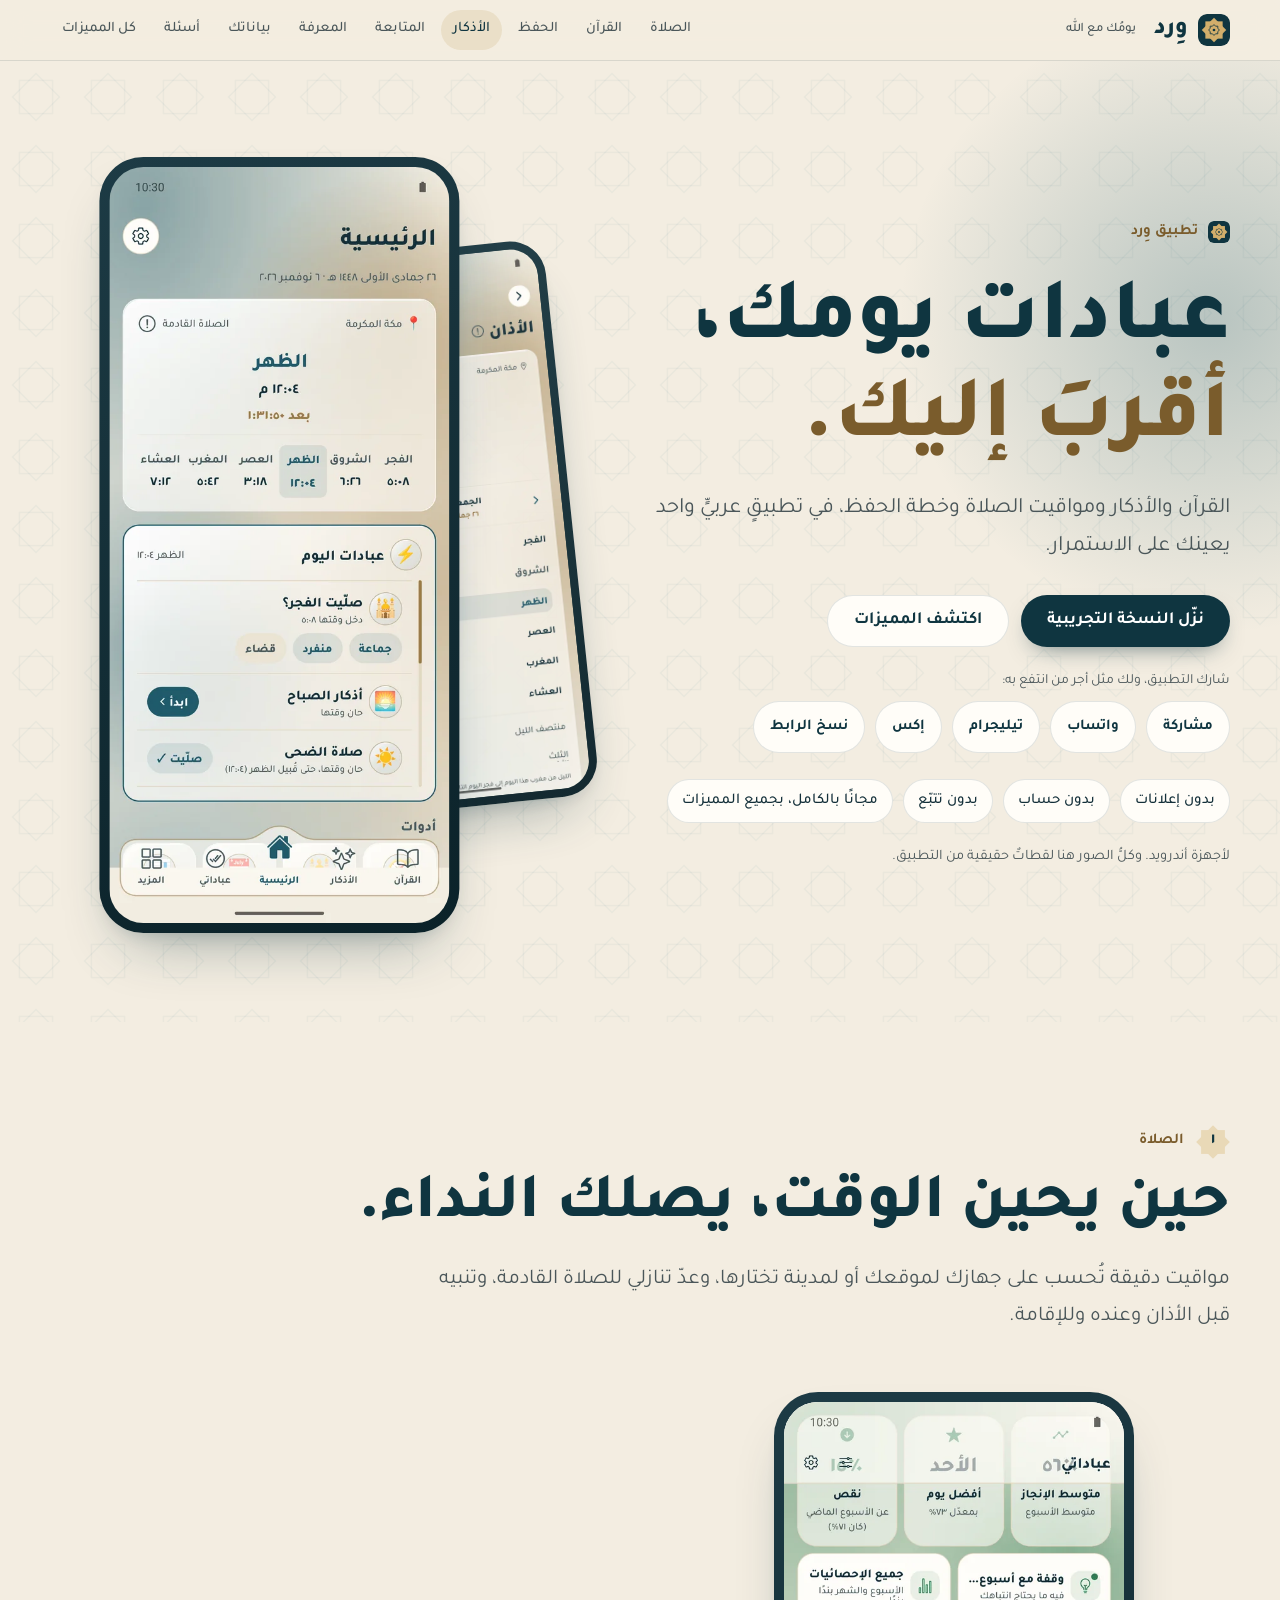
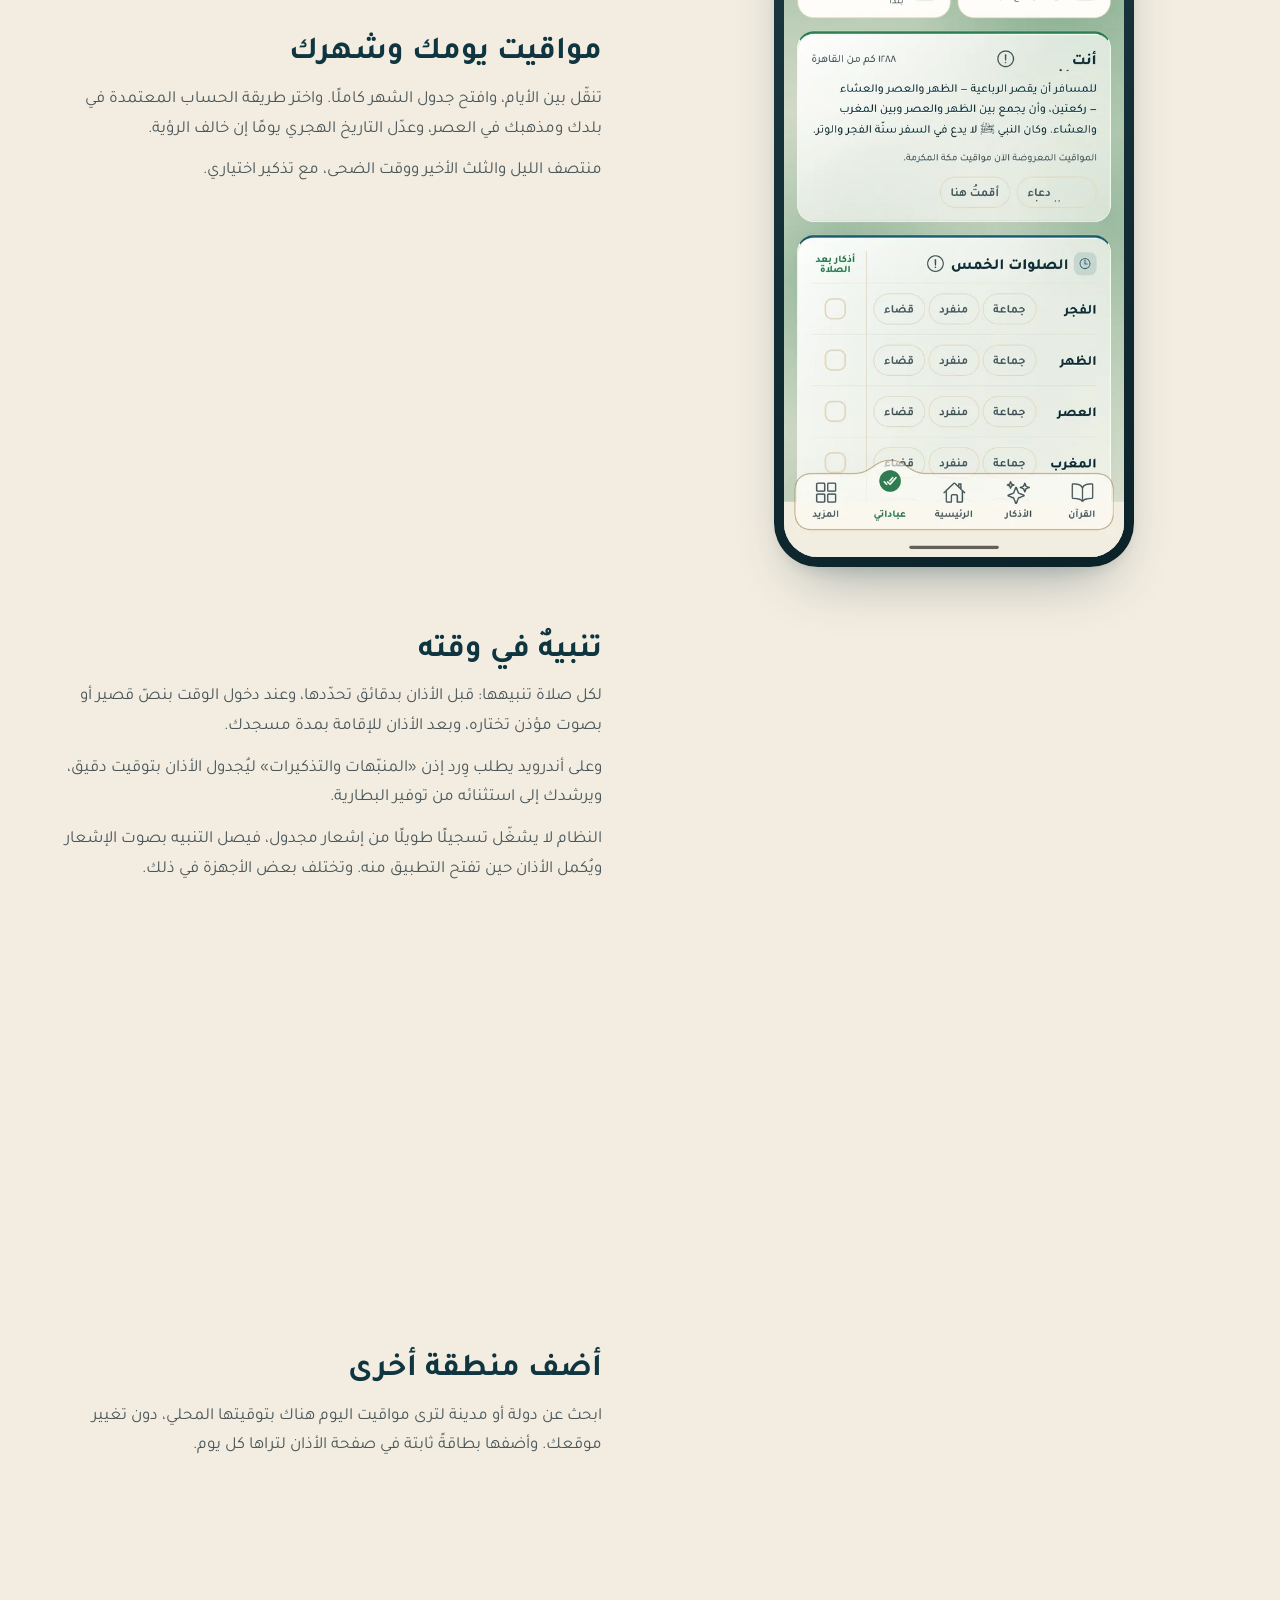
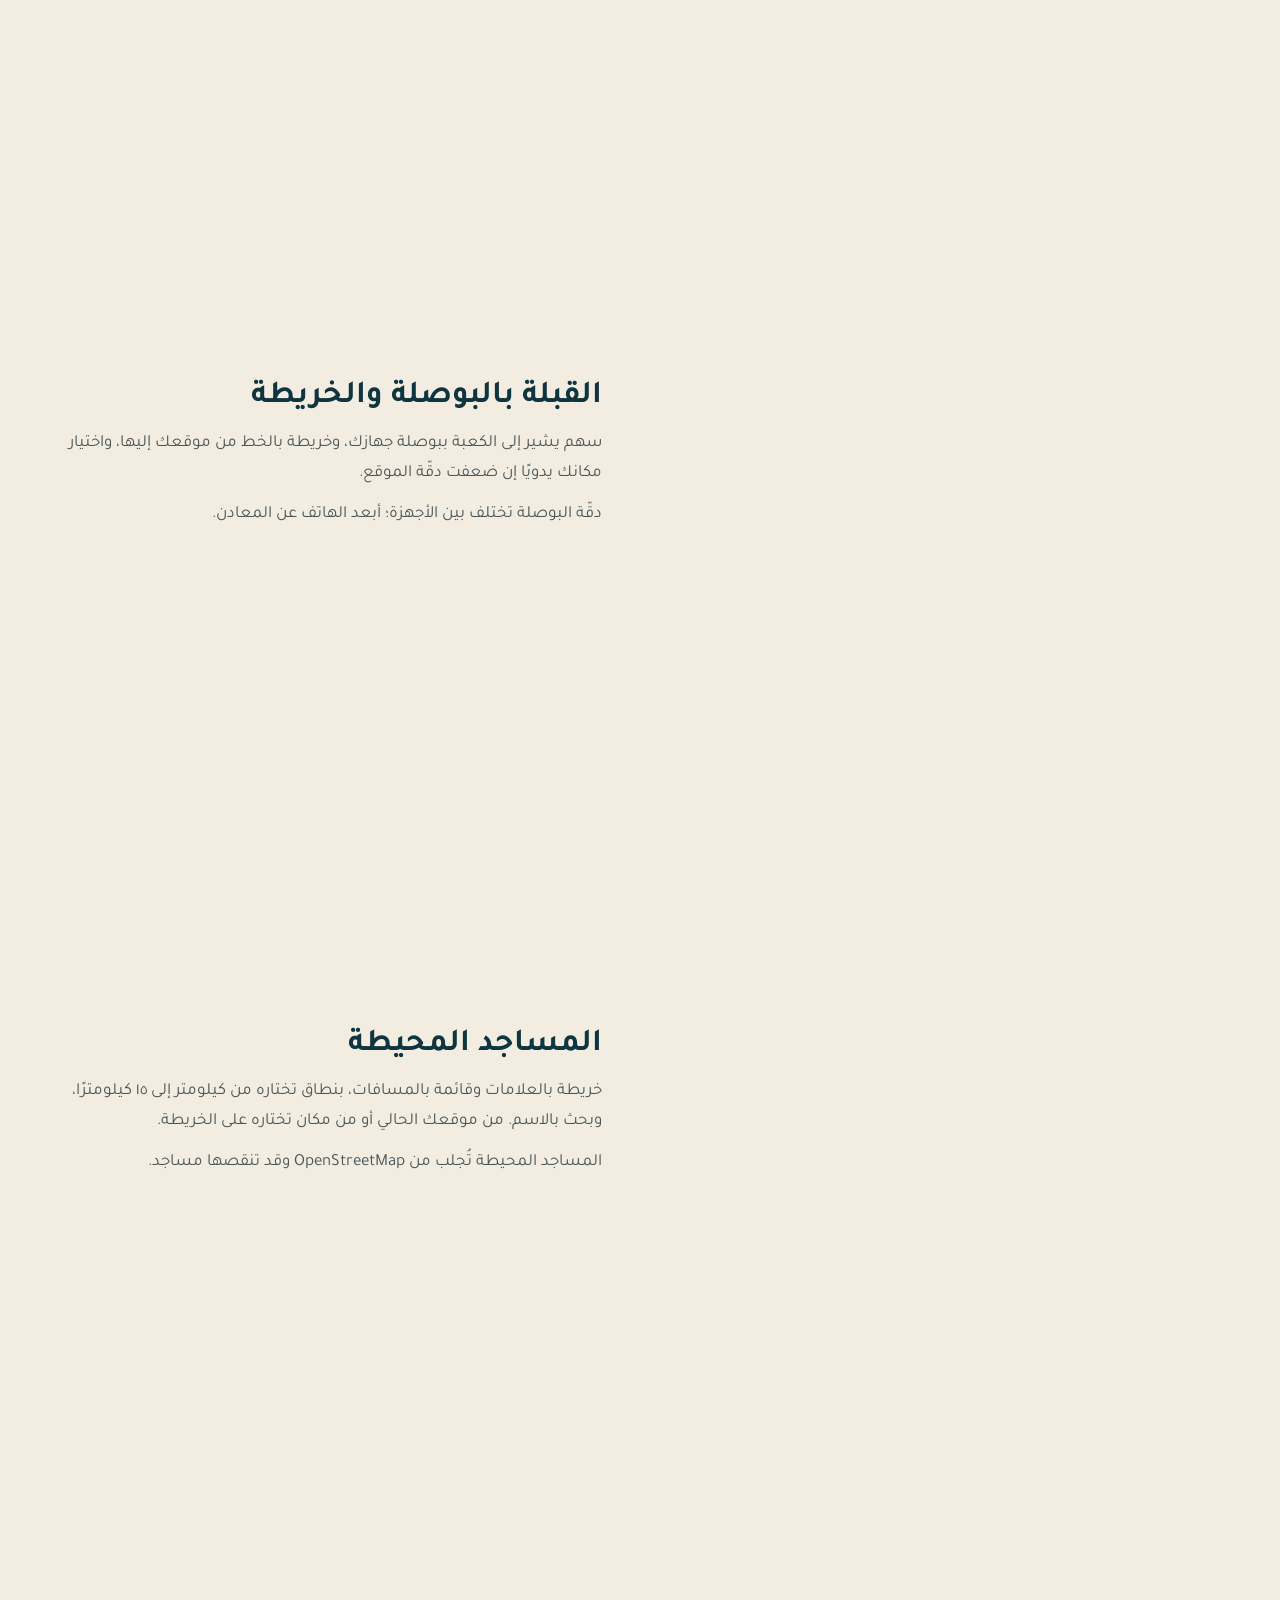
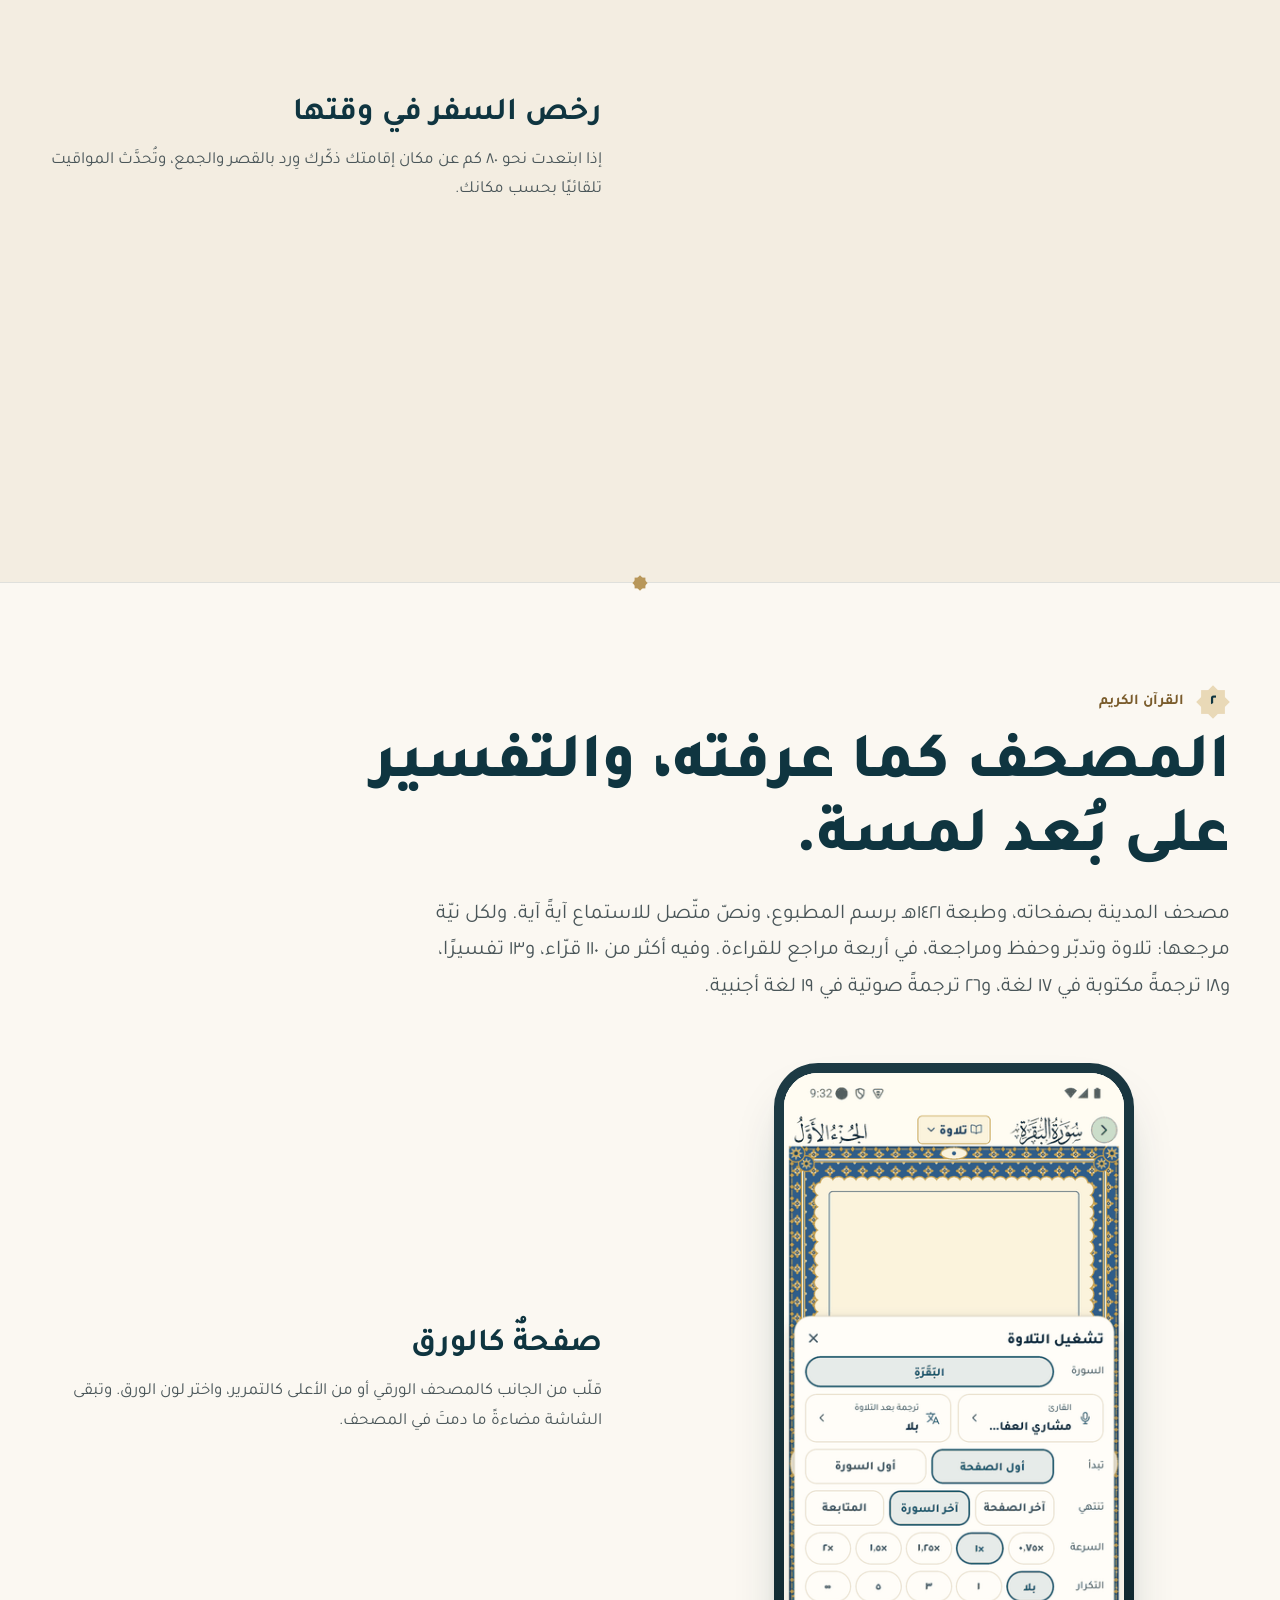
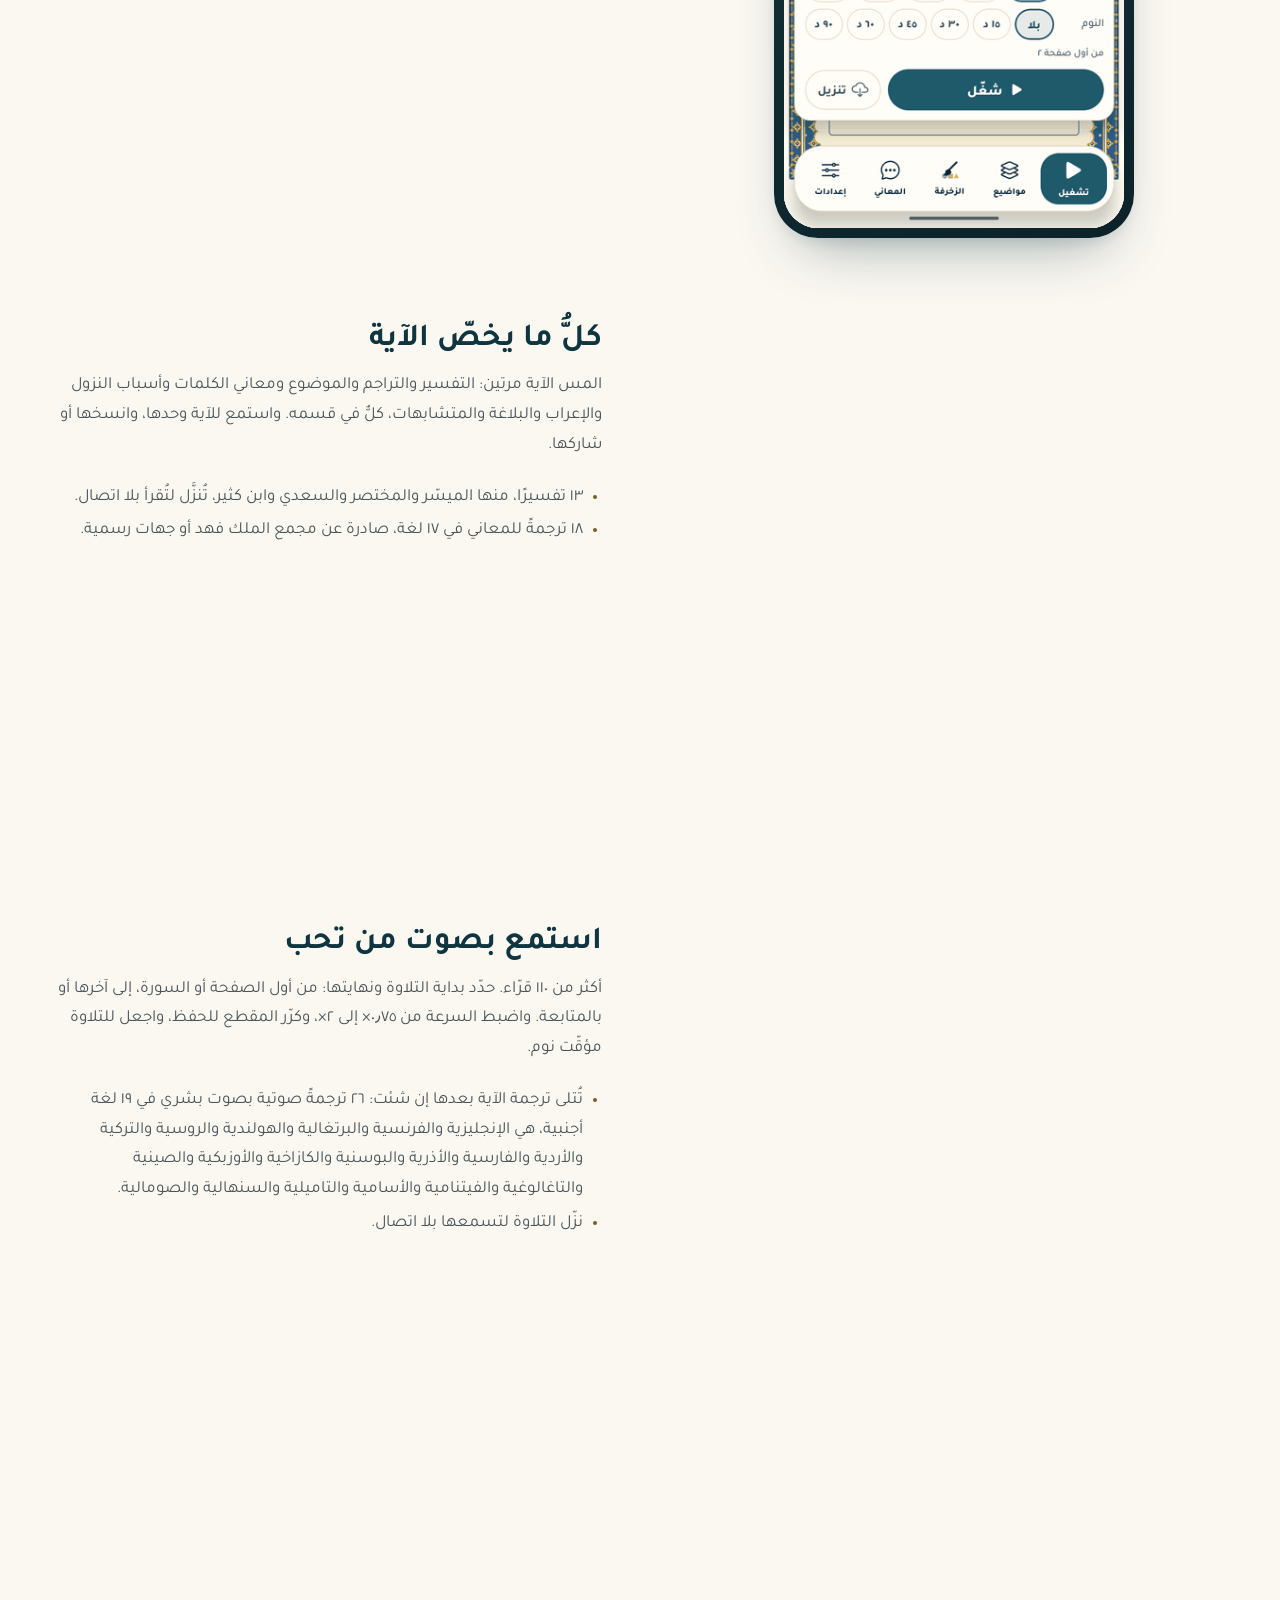
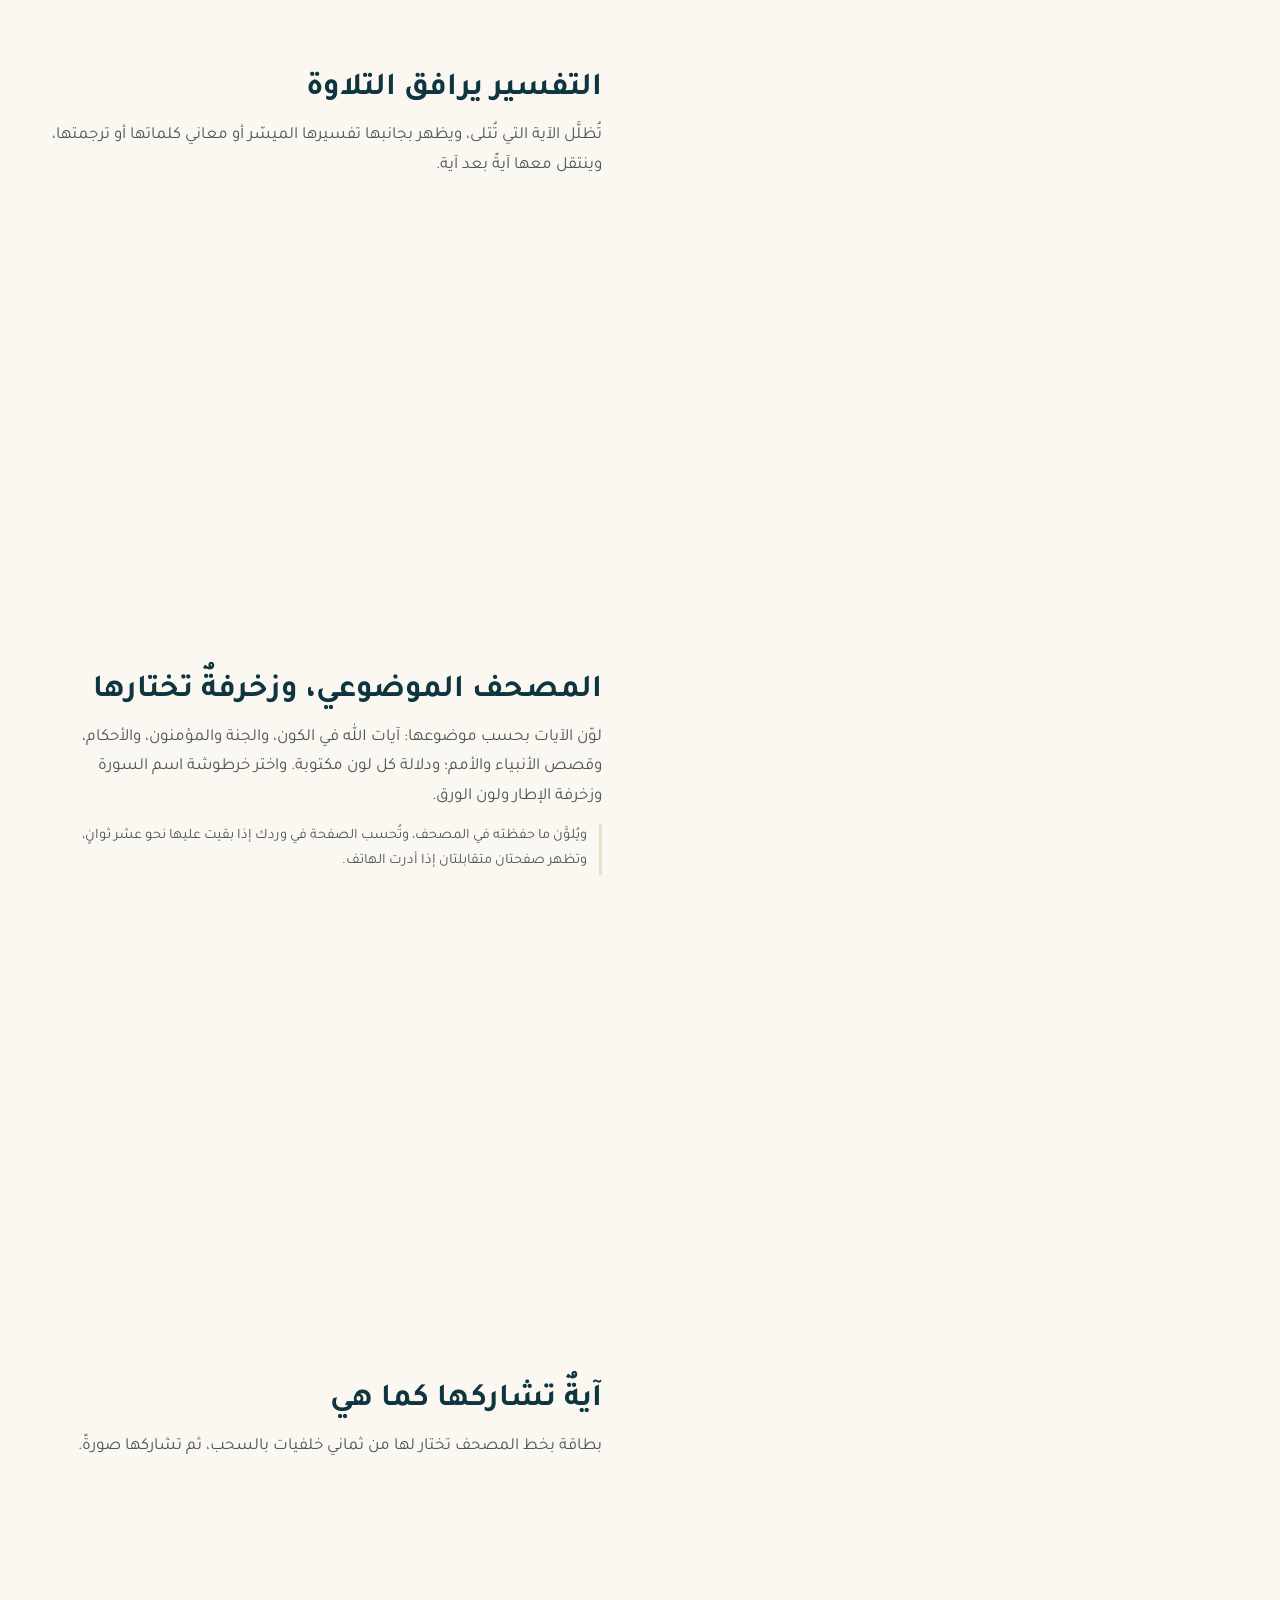
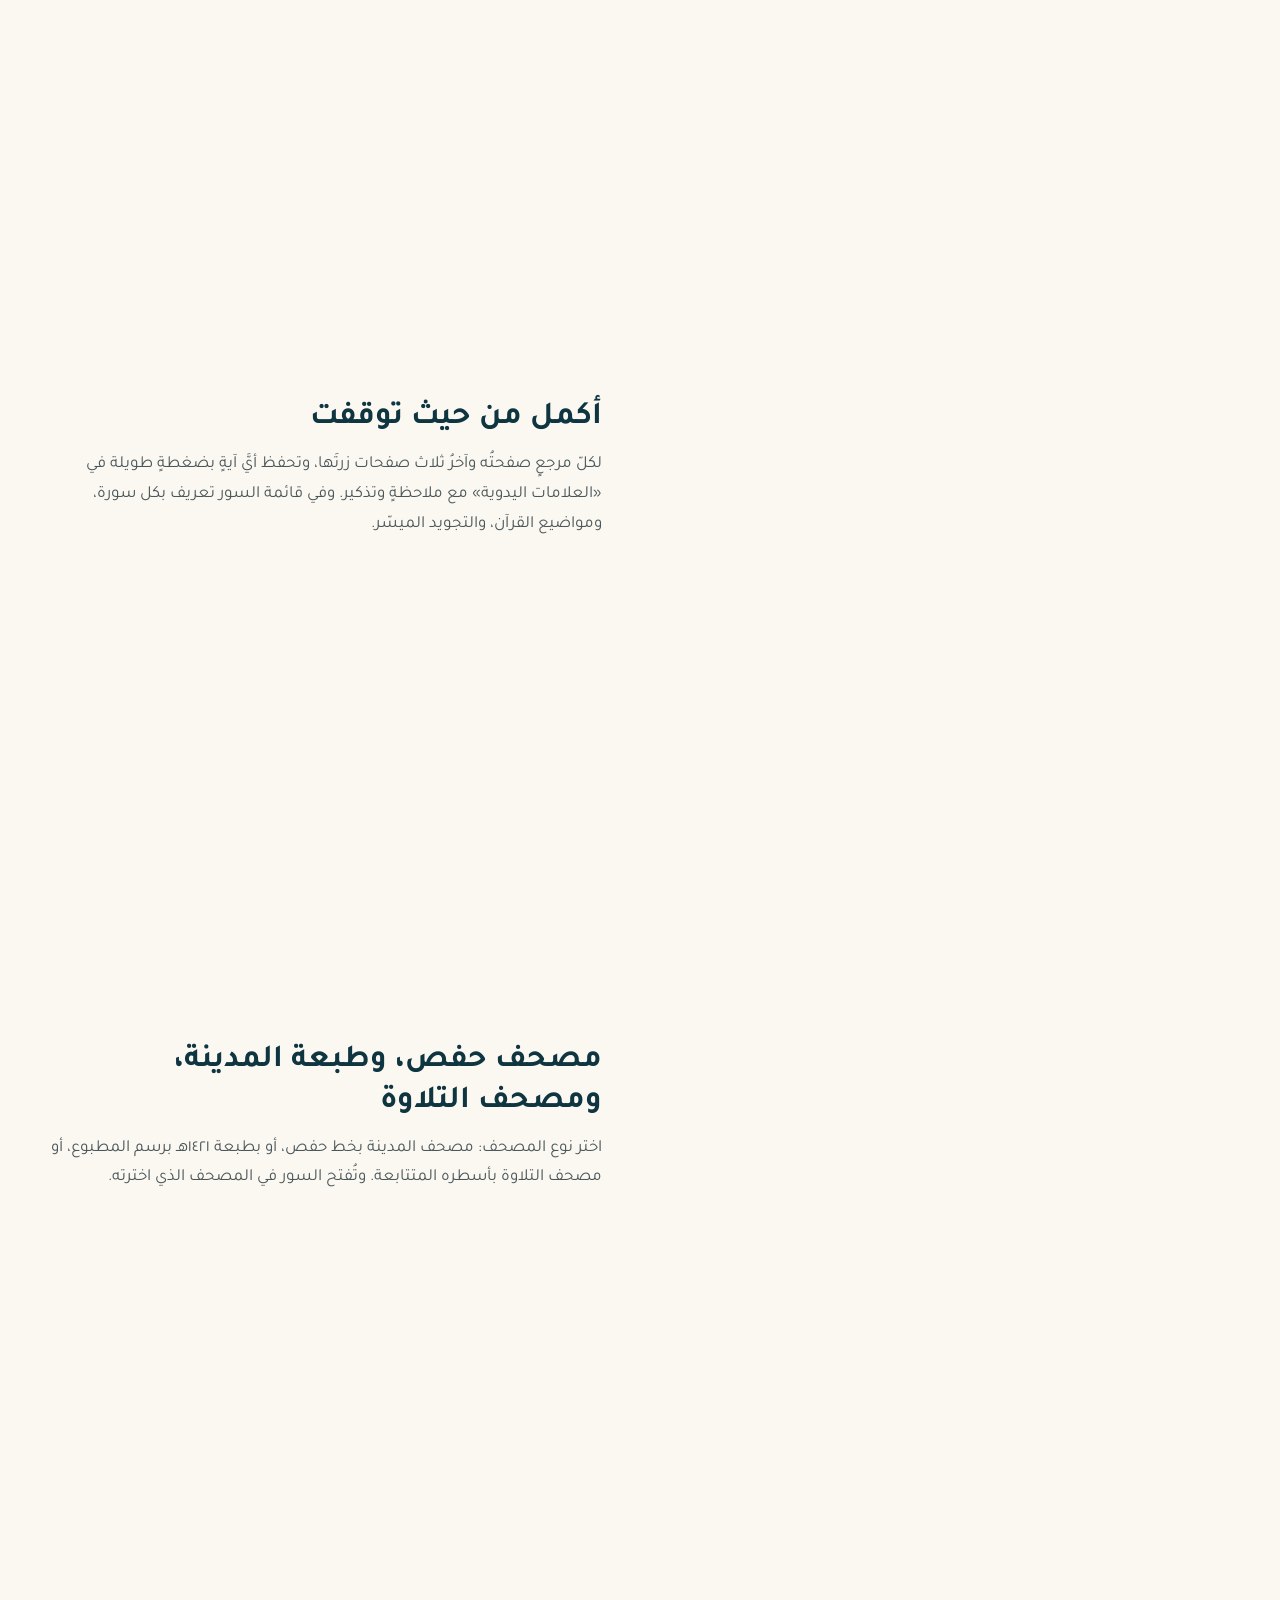
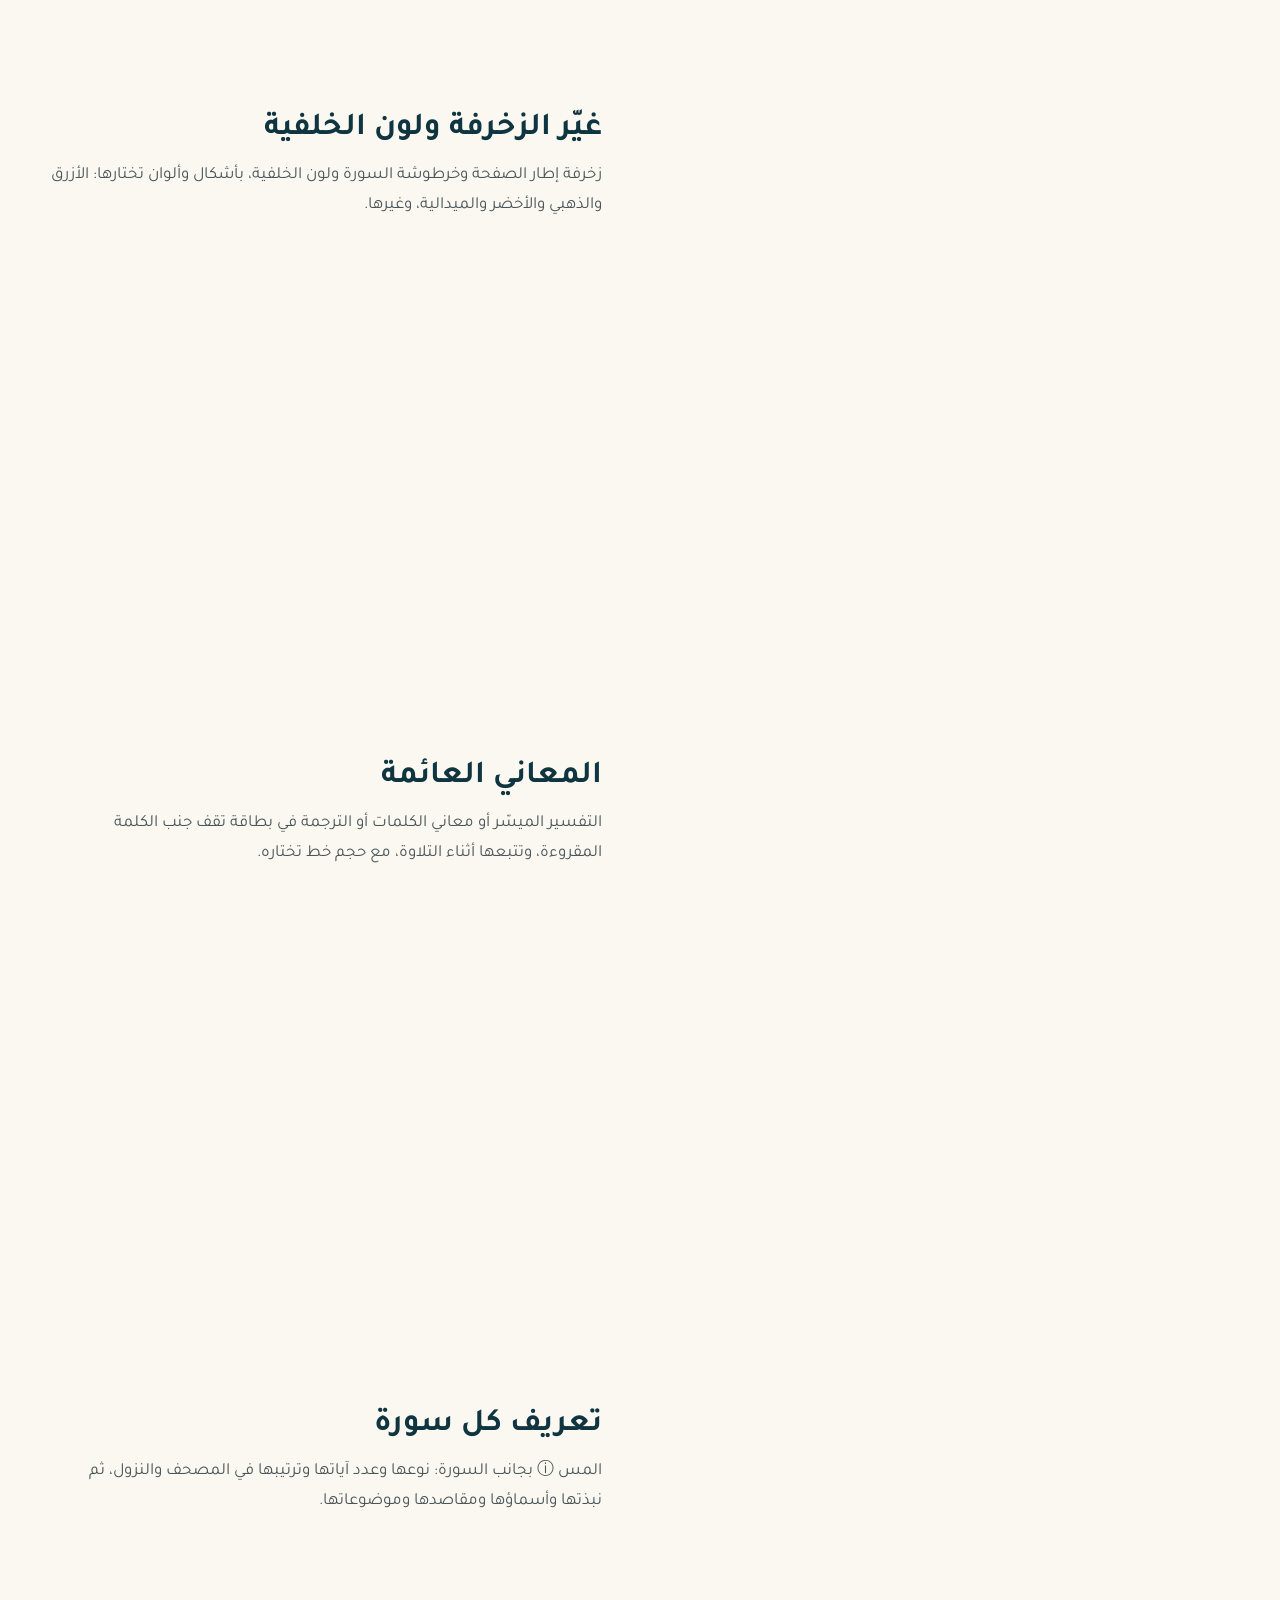
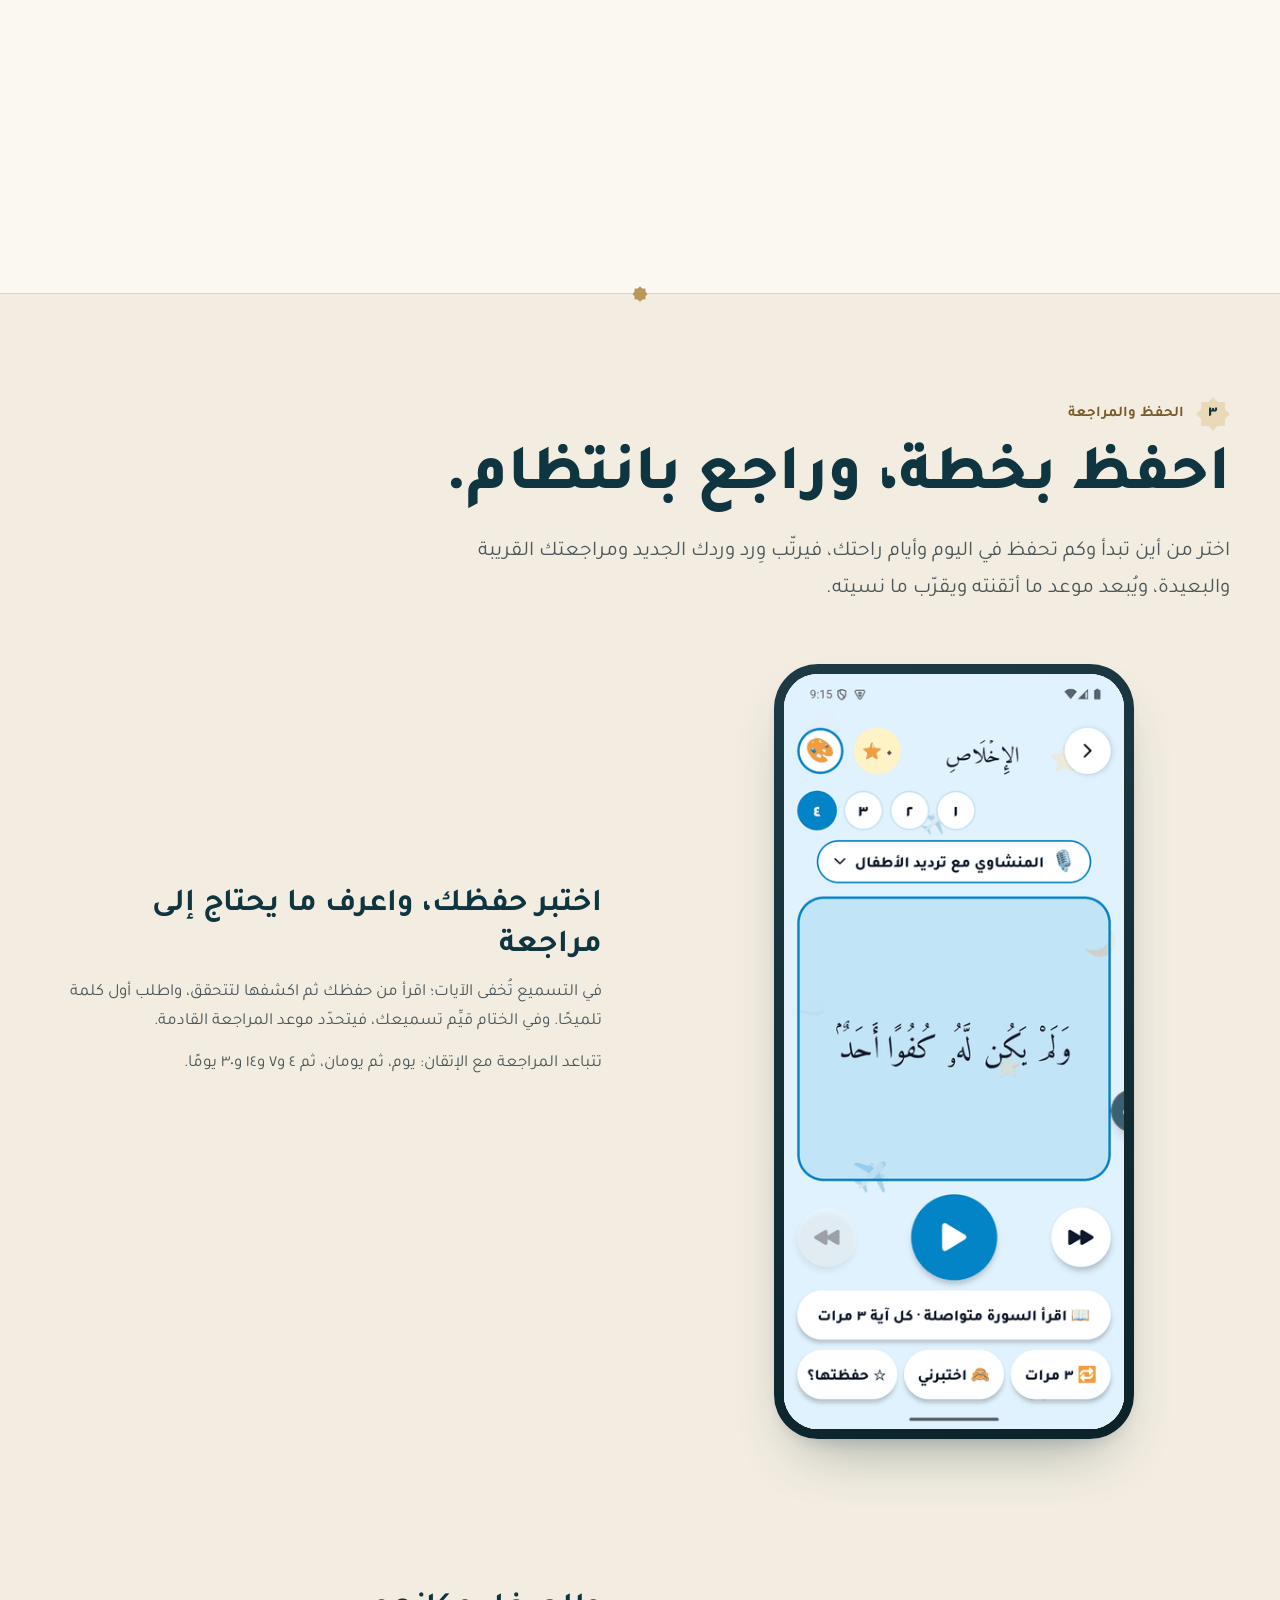
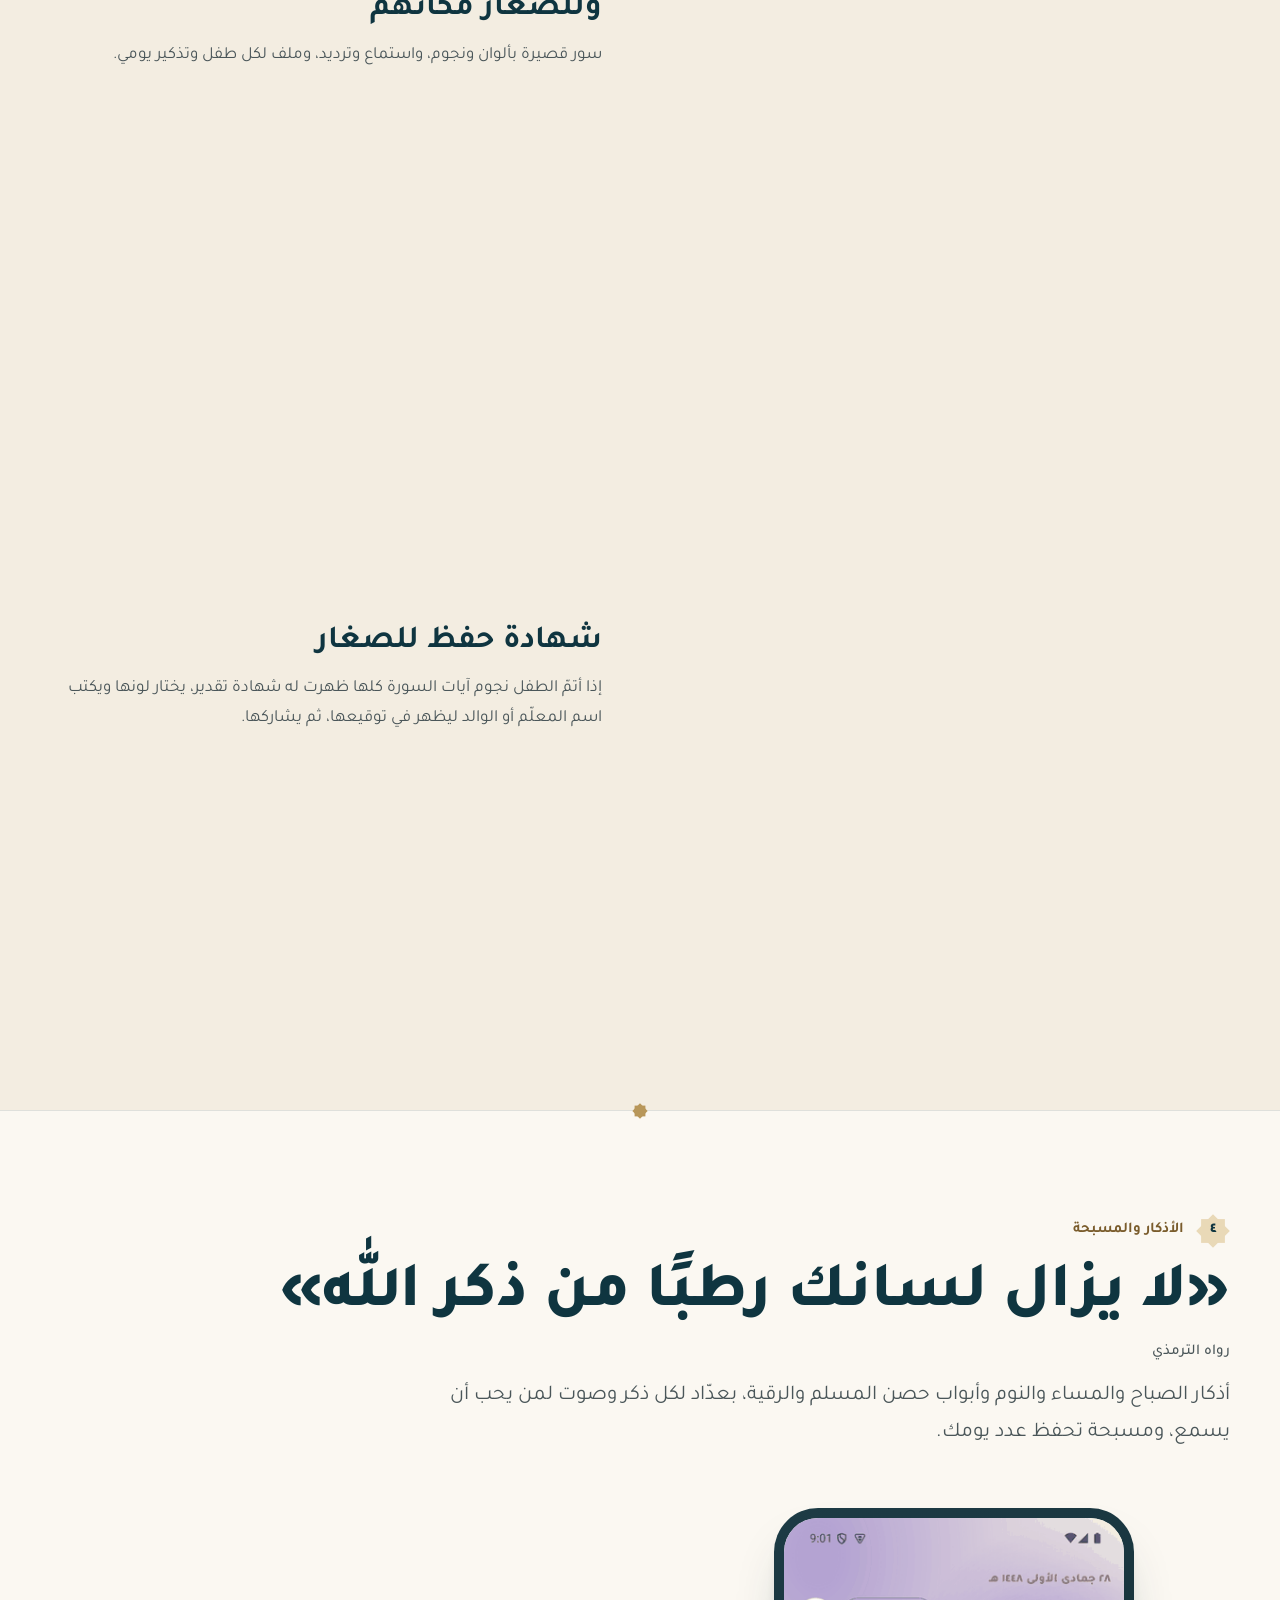
==== commit 043bccb8: "إضافة المشاركة في أعلى الصفحة Co-Authored-By: Claude Sonnet 5.5 <noreply@anthropic.com>" ====
--- a/index.html
+++ b/index.html
@@ -53,6 +53,16 @@
         <a class="btn primary" href="https://expo.dev/artifacts/eas/2M5kXWdztC3nI8rpETQ-zLAiLALARU20DMwduoTVmHQ.apk" download>نزّل النسخة التجريبية</a>
         <a class="btn ghost" href="#prayer">اكتشف المميزات</a>
       </div>
+      <div class="share-top">
+        <span class="share-label">شارك التطبيق، ولك مثل أجر من انتفع به:</span>
+        <div class="share-row" data-url="https://hossammoussa1.github.io/wird-site/" data-text="وِرد: تطبيق عربي للعبادة اليومية، بدون إعلانات وبدون حساب وبدون تتبّع، ومجانًا بالكامل بجميع المميزات.">
+          <button type="button" class="btn ghost" data-share="native" hidden>مشاركة</button>
+          <a class="btn ghost" data-share="whatsapp" href="#" target="_blank" rel="noopener">واتساب</a>
+          <a class="btn ghost" data-share="telegram" href="#" target="_blank" rel="noopener">تيليجرام</a>
+          <a class="btn ghost" data-share="x" href="#" target="_blank" rel="noopener">إكس</a>
+          <button type="button" class="btn ghost" data-share="copy">نسخ الرابط</button>
+        </div>
+      </div>
       <ul class="facts" aria-label="مبادئ التطبيق">
         <li>بدون إعلانات</li>
         <li>بدون حساب</li>
--- a/assets/css/site.css
+++ b/assets/css/site.css
@@ -310,3 +310,9 @@
 .share-row { display: flex; flex-wrap: wrap; gap: 10px; justify-content: center; margin-top: 8px; }
 .btn.ghost-light { background: transparent; color: #fff; border: 1px solid rgba(255, 255, 255, 0.45); cursor: pointer; font: inherit; }
 .btn.ghost-light:hover { background: rgba(255, 255, 255, 0.12); border-color: #fff; }
+
+/* مشاركة أعلى الصفحة */
+.share-top { margin-top: 22px; }
+.share-label { display: block; font-size: 14px; color: var(--ink-dim, #5b6b70); margin-bottom: 8px; }
+.share-top .share-row { justify-content: flex-start; margin-top: 0; }
+.share-top .btn { padding: 8px 16px; font-size: 15px; cursor: pointer; font-family: inherit; }
